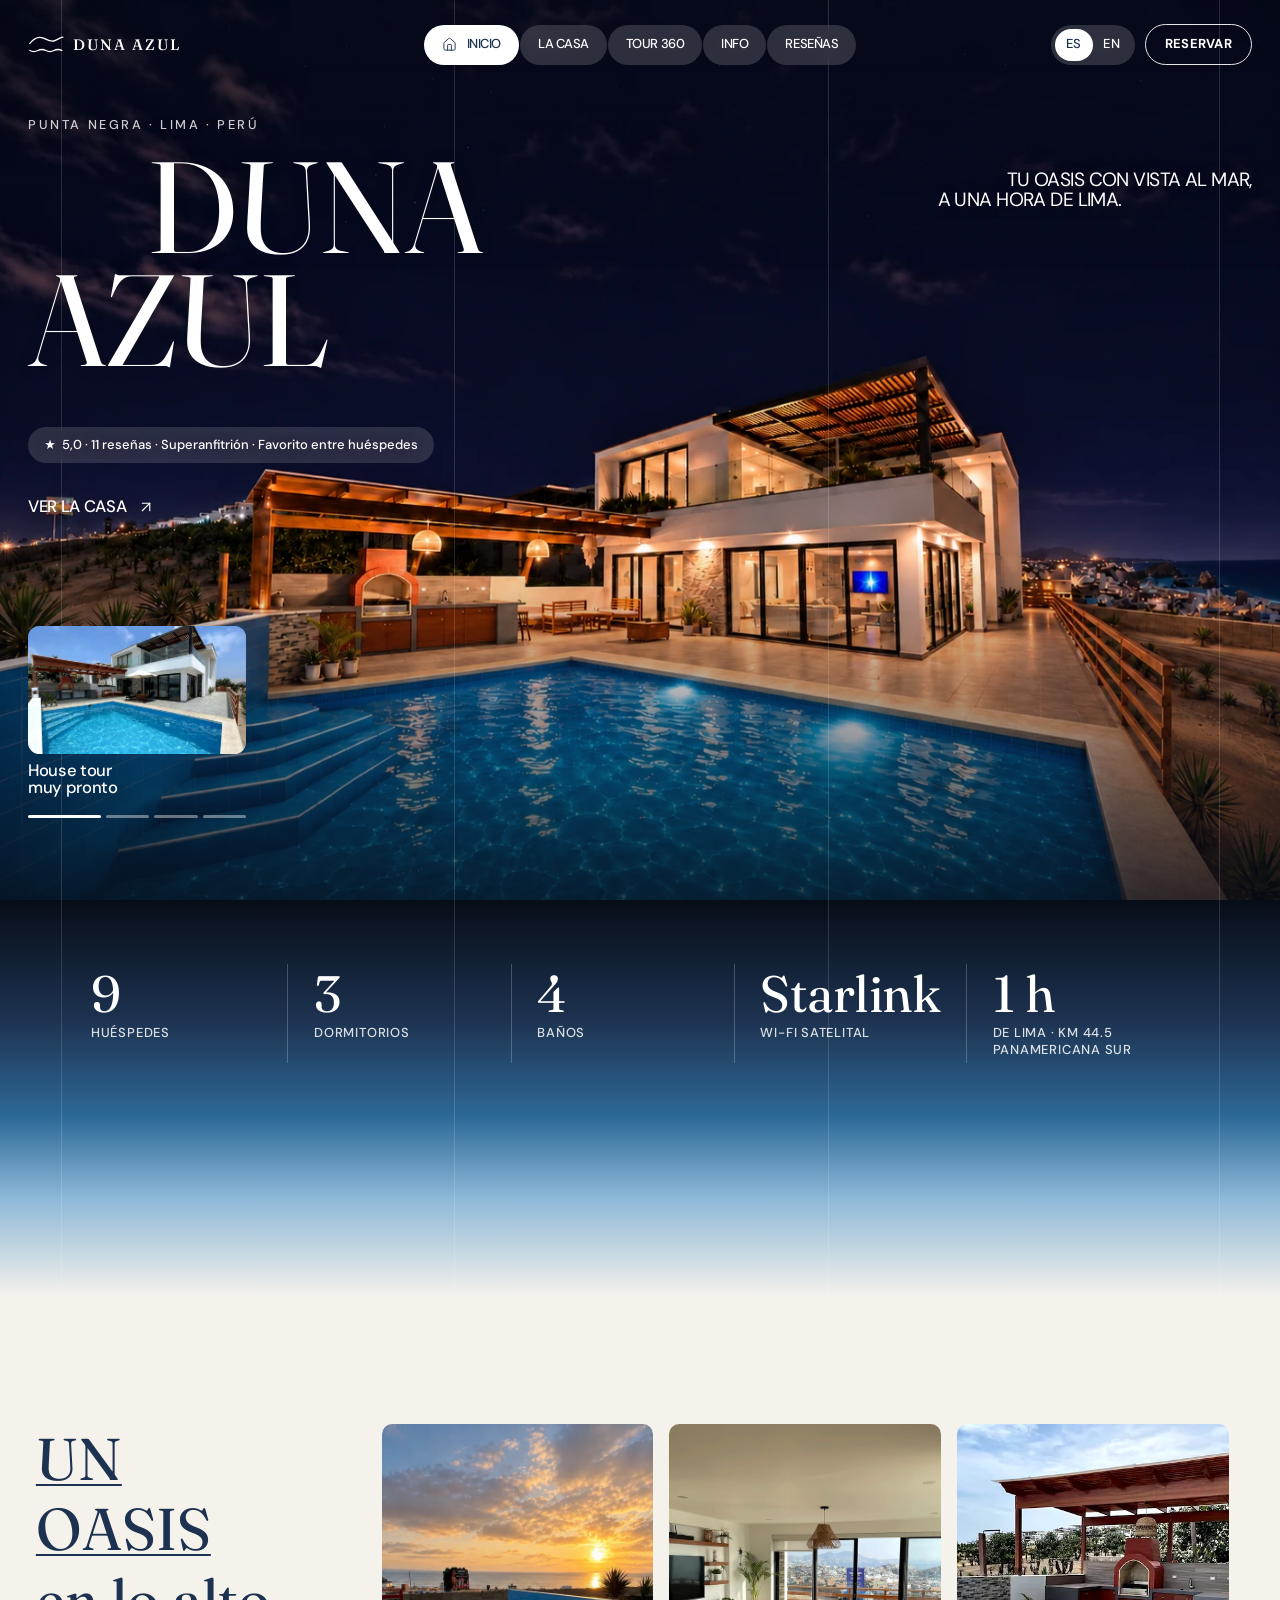
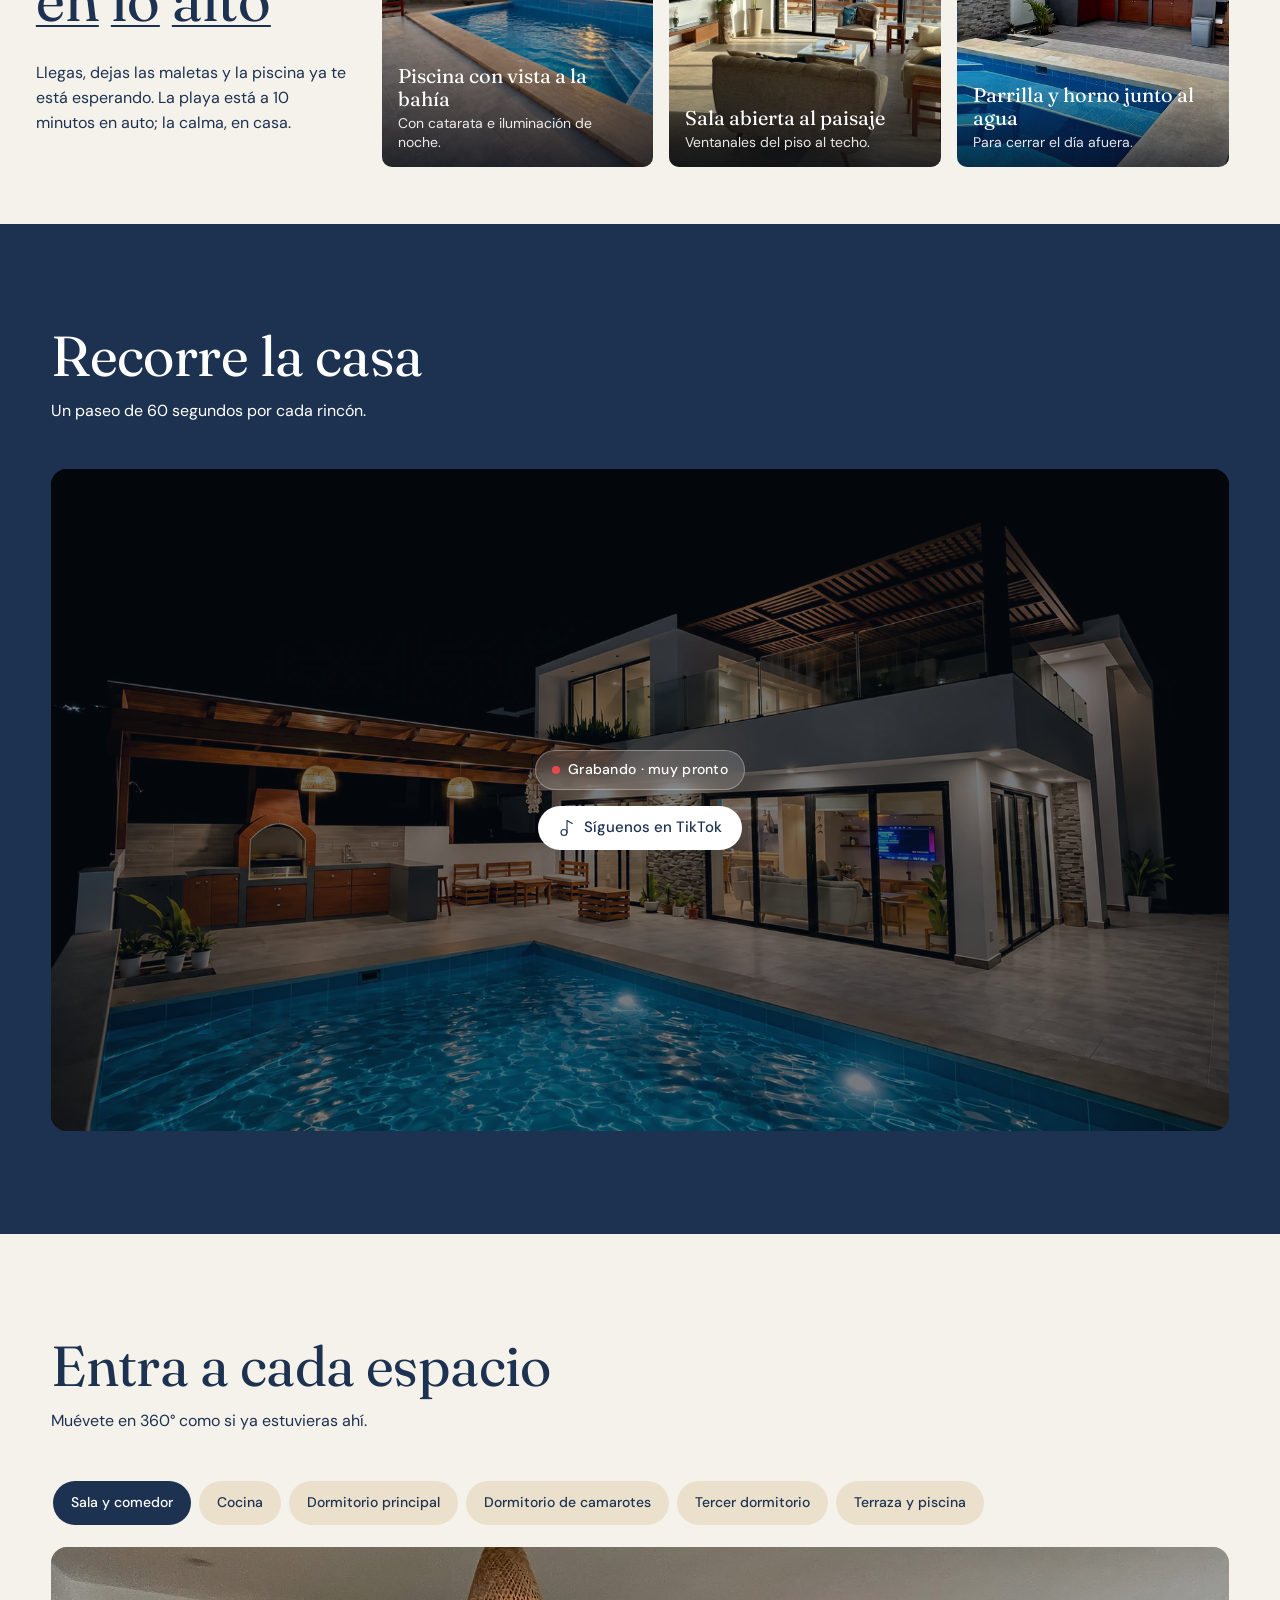
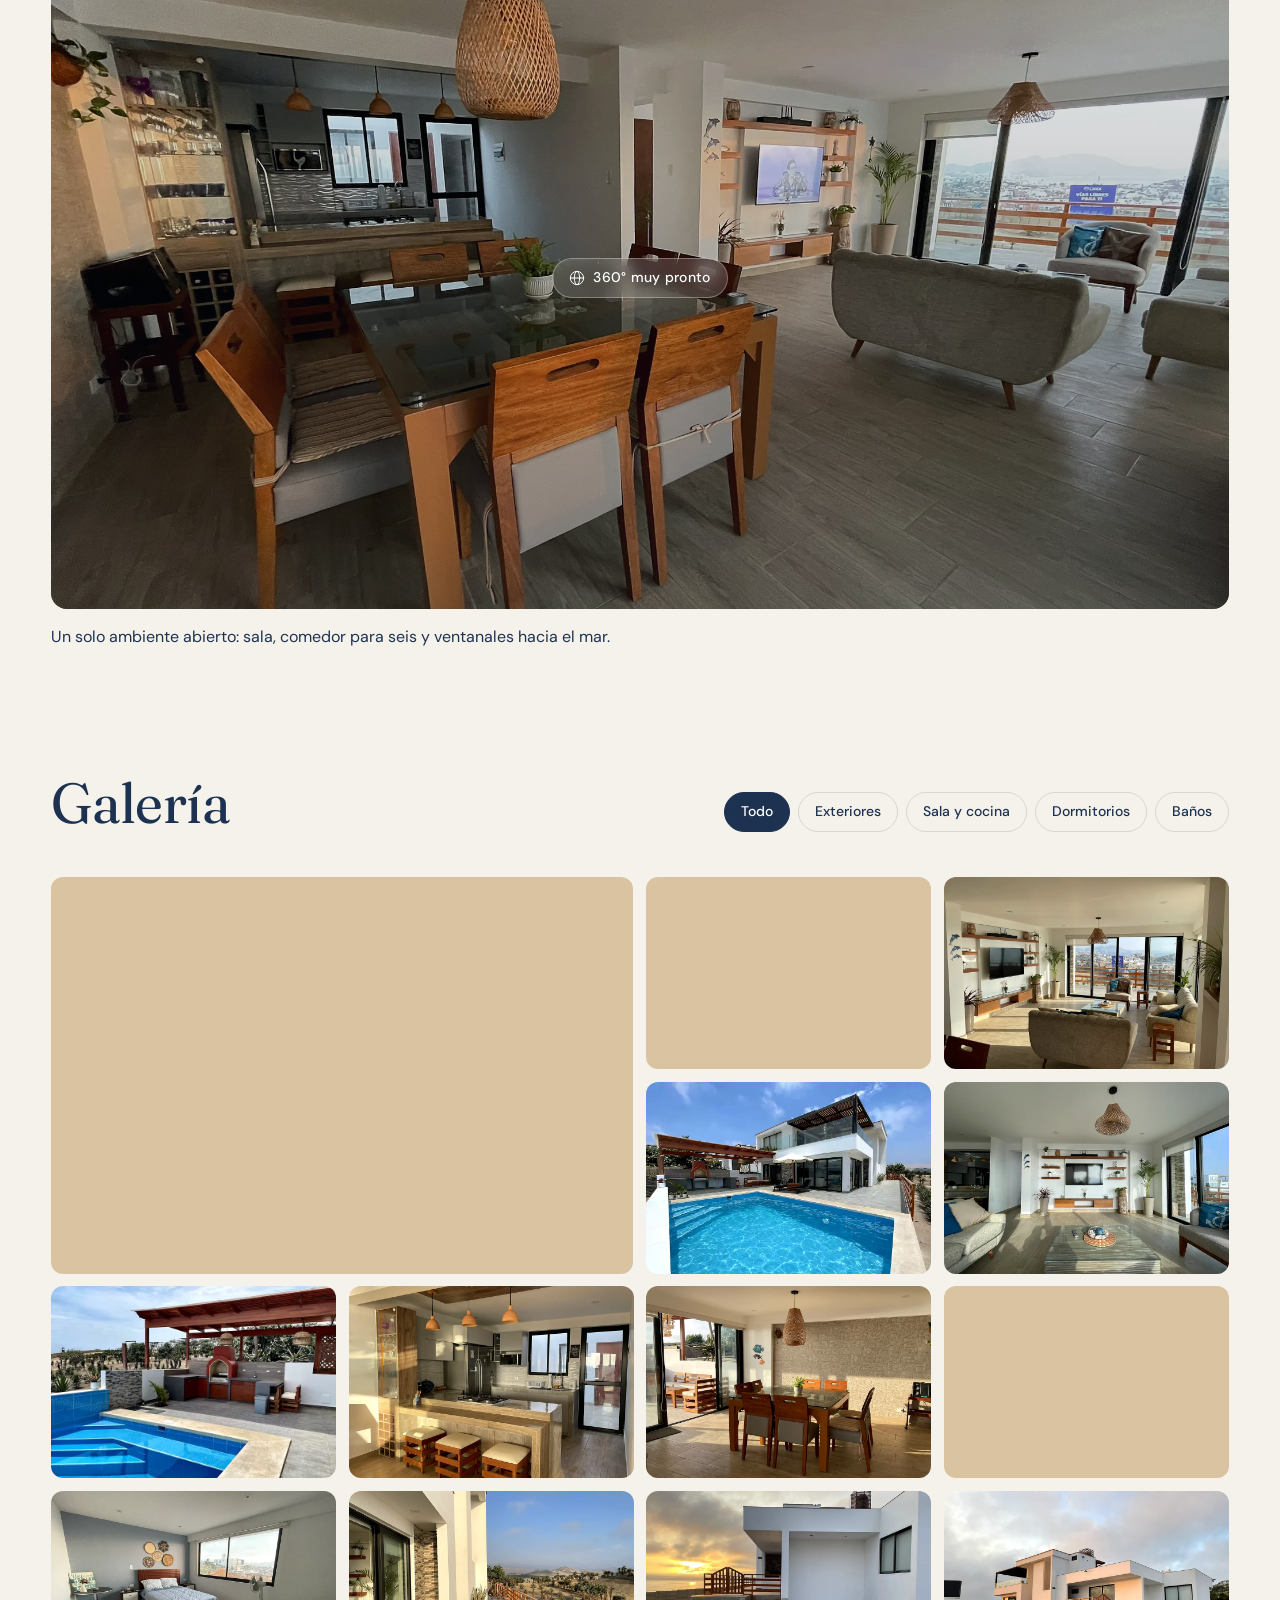
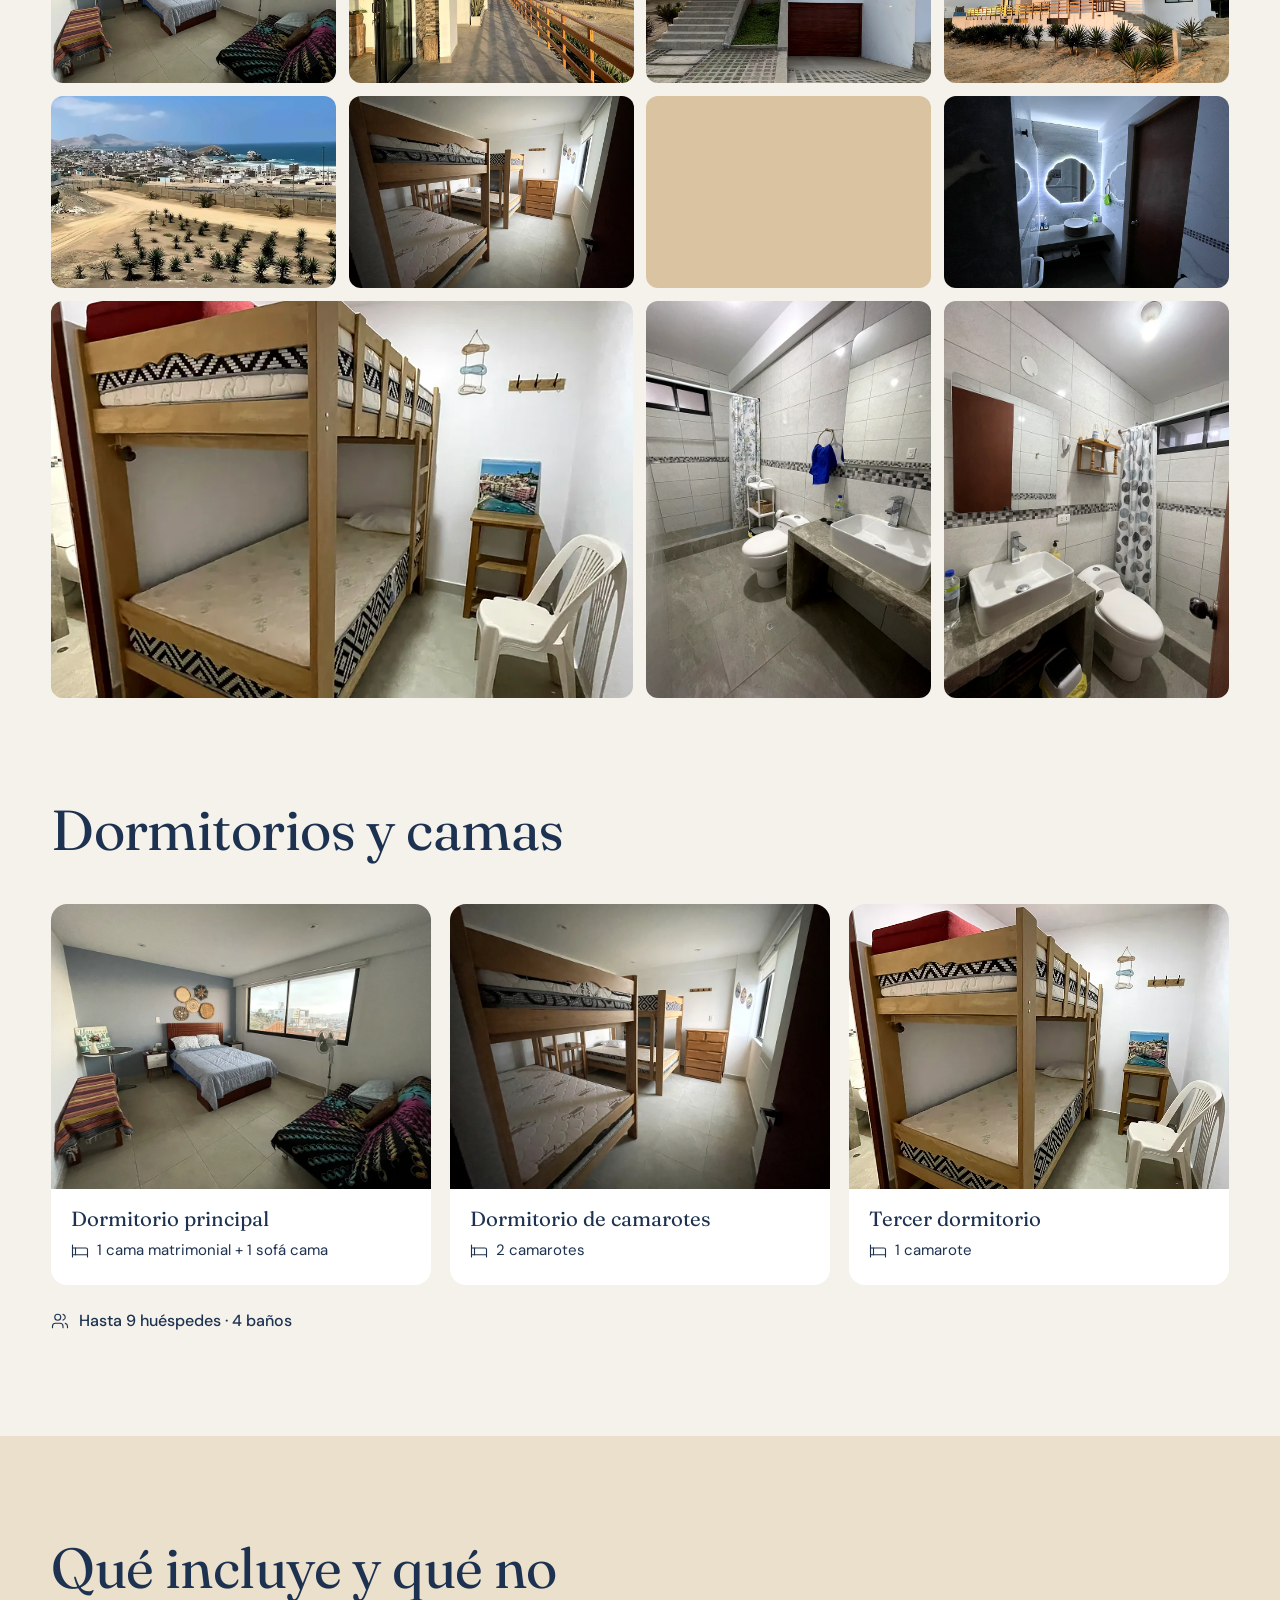
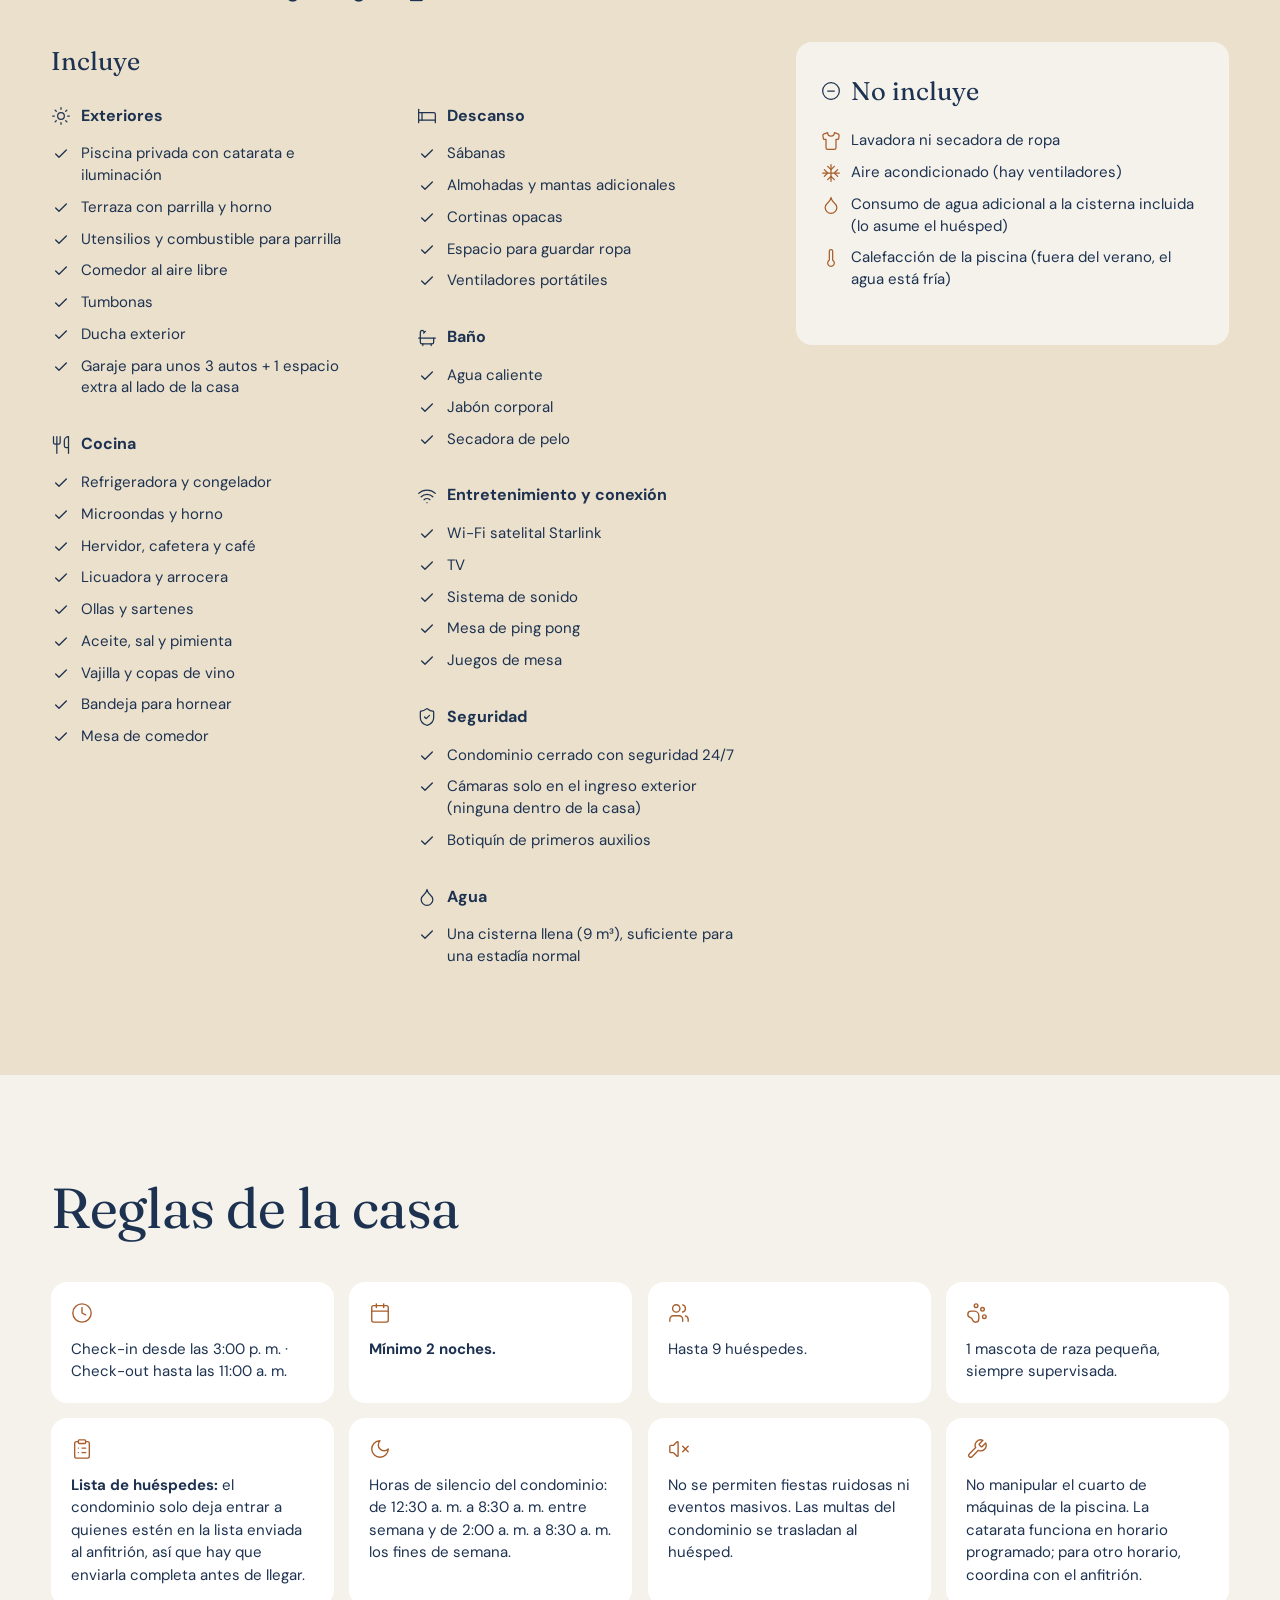
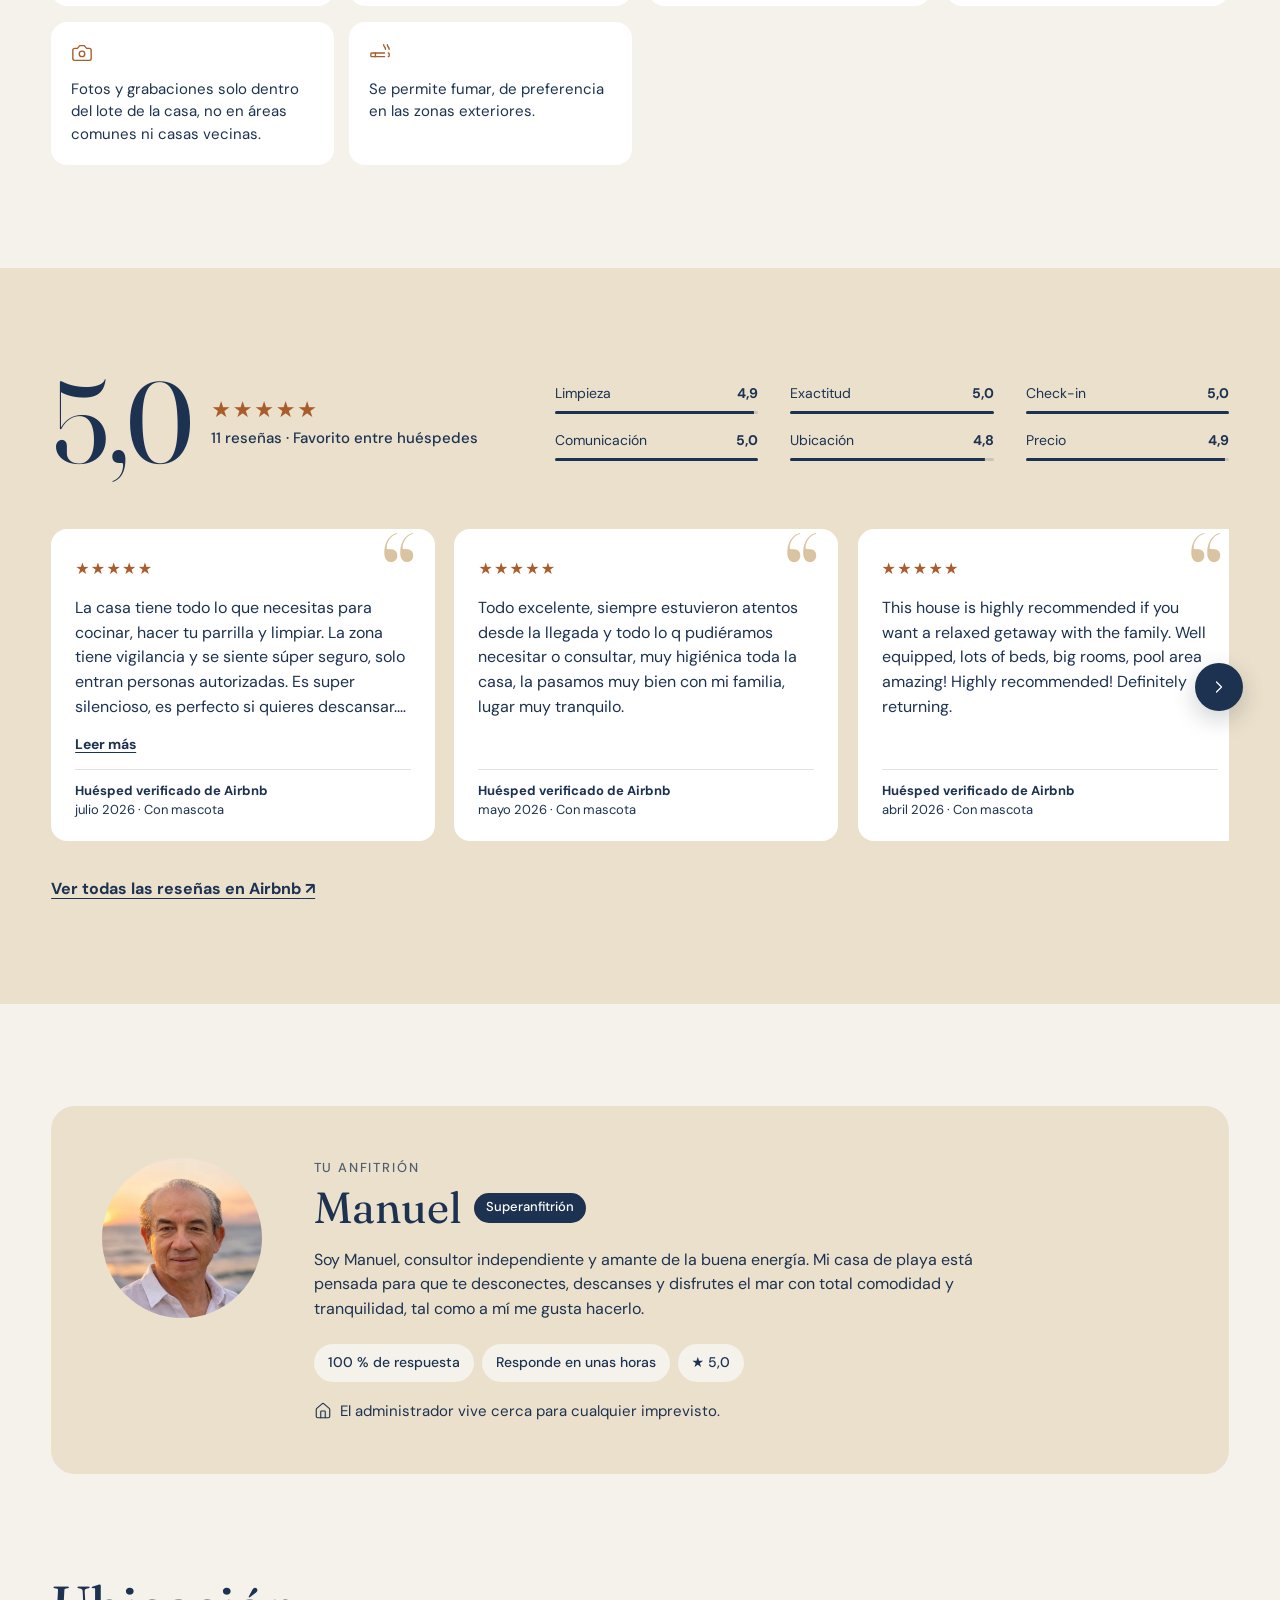
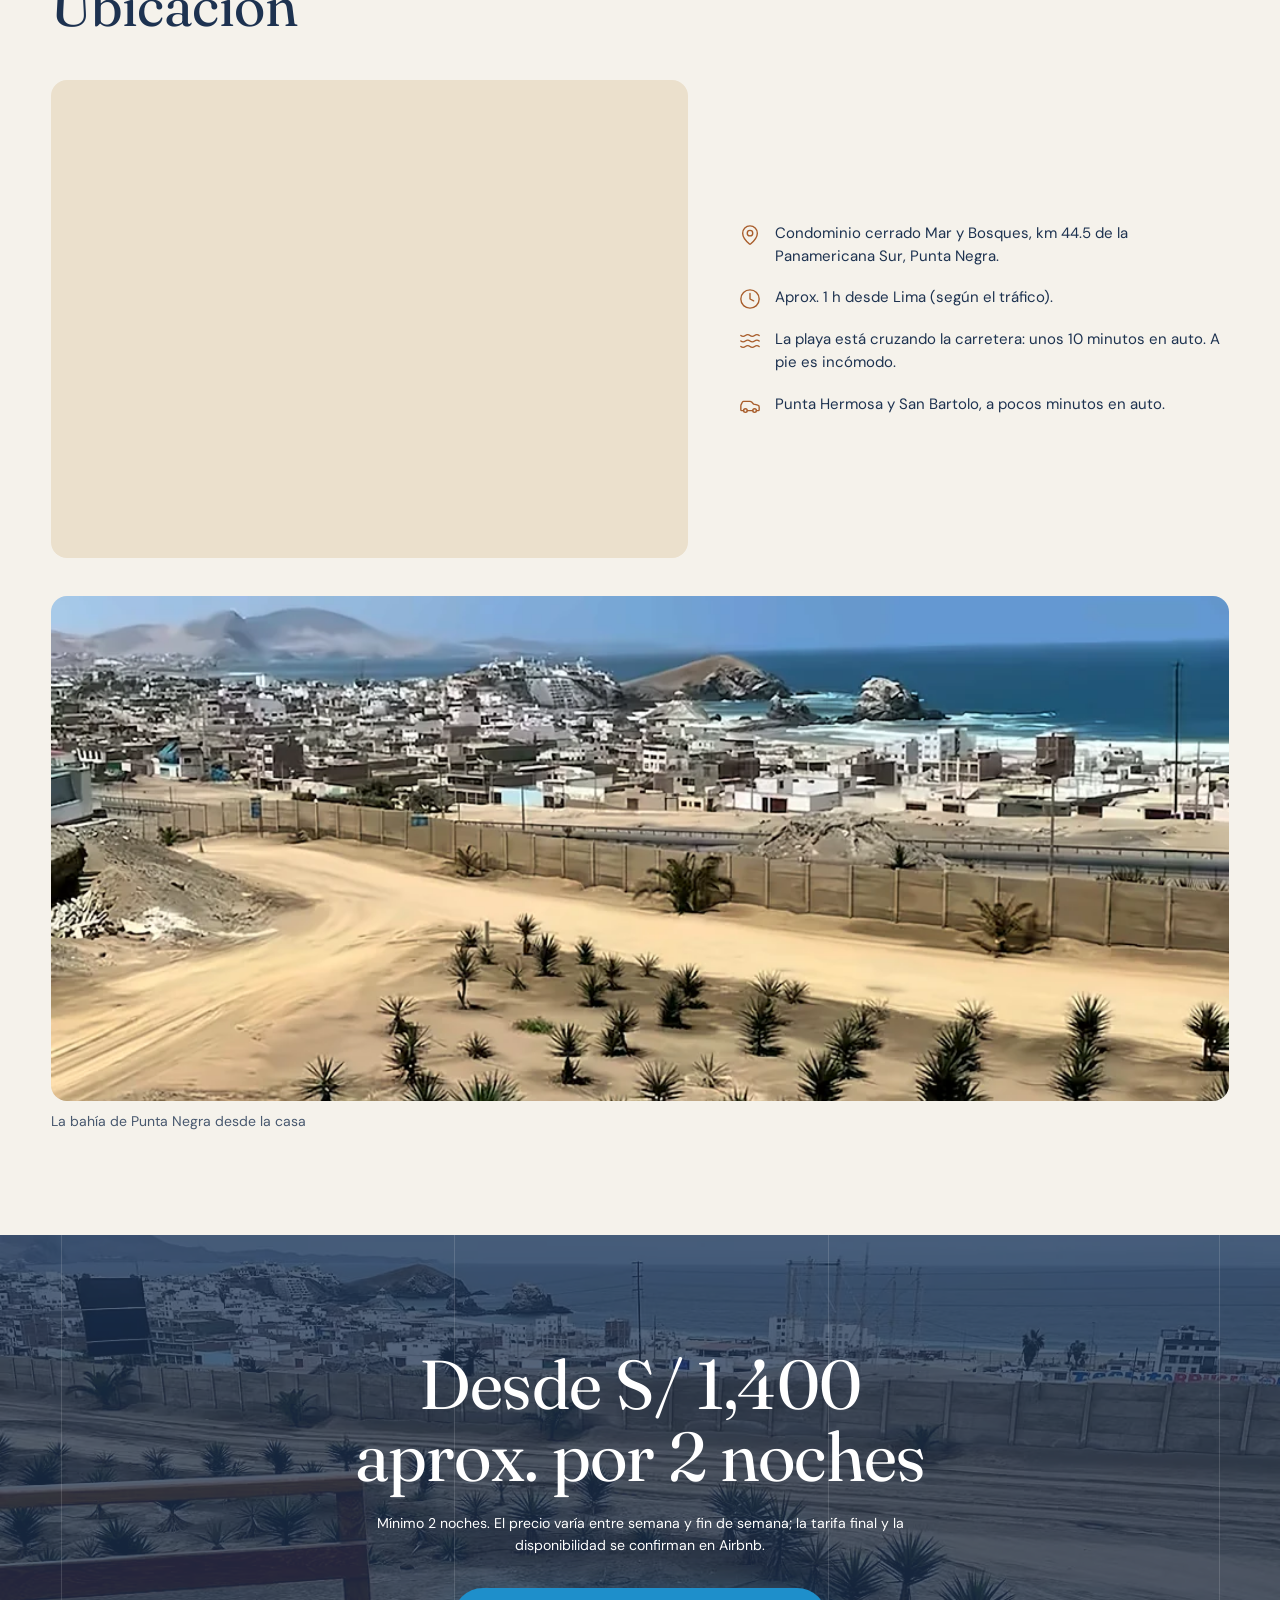
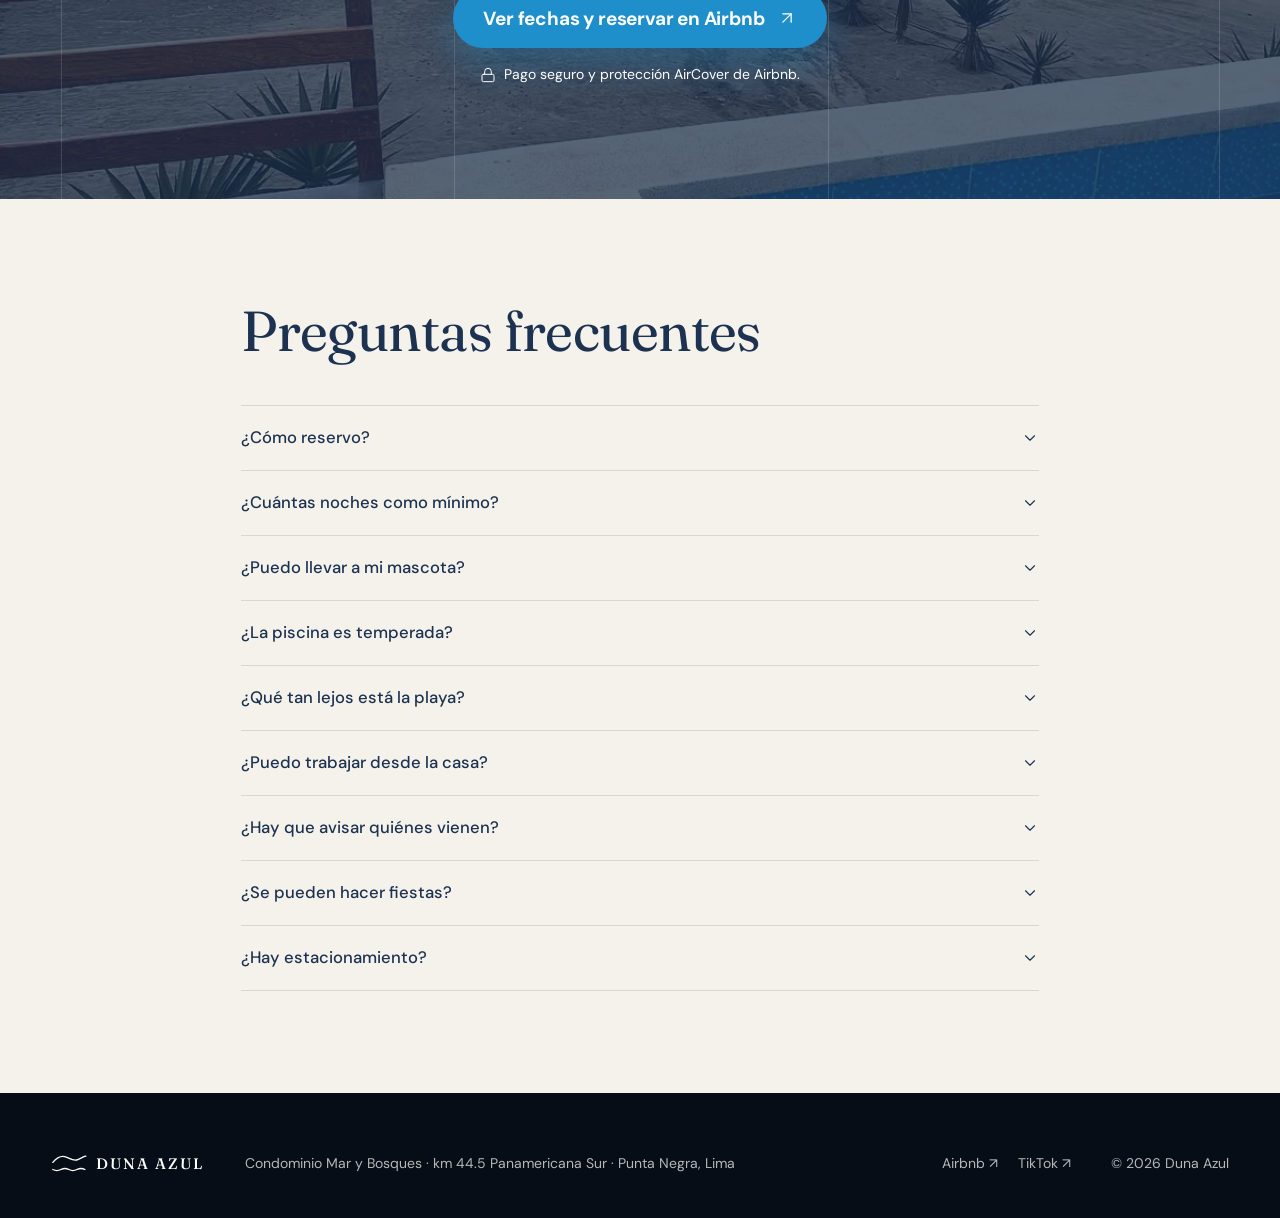
==== index.html @ b6e824aa "Piscina noche en WebP y vista bahía mejorada (x2 con EDSR) Co-Authored-By: Claude Opus 5.5 <noreply@" ====
<!doctype html>
<html lang="es">
<head>
  <meta charset="utf-8">
  <meta name="viewport" content="width=device-width, initial-scale=1, viewport-fit=cover">
  <title>Duna Azul · Casa de playa con piscina y vista al mar en Punta Negra</title>
  <meta name="description" content="Casa para 9 en condominio cerrado de Punta Negra, a 1 h de Lima: piscina privada con vista a la bahía, parrilla, Starlink y 5,0 en Airbnb. Reserva desde S/ 1,400 por 2 noches.">
  <meta name="theme-color" content="#070D17">

  <!-- Open Graph / Twitter (URLs absolutas de GitHub Pages; si cambias de dominio, actualízalas) -->
  <meta property="og:type" content="website">
  <meta property="og:locale" content="es_PE">
  <meta property="og:locale:alternate" content="en_US">
  <meta property="og:site_name" content="Duna Azul">
  <meta property="og:title" content="Duna Azul · Casa de playa con piscina y vista al mar en Punta Negra">
  <meta property="og:description" content="Casa para 9 en condominio cerrado de Punta Negra, a 1 h de Lima: piscina privada con vista a la bahía, parrilla, Starlink y 5,0 en Airbnb.">
  <meta property="og:url" content="https://adrian52507.github.io/dunaazul/">
  <meta property="og:image" content="https://adrian52507.github.io/dunaazul/assets/img/og-duna-azul.jpg">
  <meta property="og:image:width" content="1200">
  <meta property="og:image:height" content="630">
  <meta property="og:image:alt" content="La casa Duna Azul y su piscina iluminadas de noche">
  <meta name="twitter:card" content="summary_large_image">
  <meta name="twitter:title" content="Duna Azul · Casa de playa en Punta Negra">
  <meta name="twitter:description" content="Piscina privada con vista a la bahía, a 1 h de Lima. 5,0 en Airbnb.">
  <meta name="twitter:image" content="https://adrian52507.github.io/dunaazul/assets/img/og-duna-azul.jpg">

  <link rel="icon" href="assets/favicon.svg" type="image/svg+xml">

  <link rel="preload" as="image" href="assets/img/hero-movil.webp" media="(max-width: 767px)"
        imagesrcset="assets/img/hero-movil-sm.webp 640w, assets/img/hero-movil.webp 941w" imagesizes="100vw" fetchpriority="high">
  <link rel="preload" as="image" href="assets/img/hero-noche.webp" media="(min-width: 768px)"
        imagesrcset="assets/img/hero-noche-sm.webp 1000w, assets/img/hero-noche.webp 1448w" imagesizes="100vw" fetchpriority="high">

  <link rel="preconnect" href="https://fonts.googleapis.com">
  <link rel="preconnect" href="https://fonts.gstatic.com" crossorigin>
  <link rel="stylesheet" href="https://fonts.googleapis.com/css2?family=DM+Sans:opsz,wght@9..40,400;9..40,500;9..40,700&family=Fraunces:opsz,wght@9..144,400;9..144,500&display=swap">
  <link rel="stylesheet" href="css/styles.css">
  <script>document.documentElement.classList.add('js');</script>
</head>
<body>

<!-- Sprite de iconos (estilo Lucide, trazo 1.5) -->
<svg width="0" height="0" style="position:absolute" aria-hidden="true">
  <defs>
    <symbol id="i-home" viewBox="0 0 24 24"><path d="M15 21v-8a1 1 0 0 0-1-1h-4a1 1 0 0 0-1 1v8"/><path d="M3 10a2 2 0 0 1 .709-1.528l7-5.999a2 2 0 0 1 2.582 0l7 5.999A2 2 0 0 1 21 10v9a2 2 0 0 1-2 2H5a2 2 0 0 1-2-2z"/></symbol>
    <symbol id="i-arrow" viewBox="0 0 24 24"><path d="M7 7h10v10"/><path d="M7 17 17 7"/></symbol>
    <symbol id="i-menu" viewBox="0 0 24 24"><path d="M4 12h16"/><path d="M4 6h16"/><path d="M4 18h16"/></symbol>
    <symbol id="i-x" viewBox="0 0 24 24"><path d="M18 6 6 18"/><path d="m6 6 12 12"/></symbol>
    <symbol id="i-left" viewBox="0 0 24 24"><path d="m15 18-6-6 6-6"/></symbol>
    <symbol id="i-right" viewBox="0 0 24 24"><path d="m9 18 6-6-6-6"/></symbol>
    <symbol id="i-down" viewBox="0 0 24 24"><path d="m6 9 6 6 6-6"/></symbol>
    <symbol id="i-play" viewBox="0 0 24 24"><path d="M7 4.5v15a.5.5 0 0 0 .77.42l11.5-7.5a.5.5 0 0 0 0-.84L7.77 4.08A.5.5 0 0 0 7 4.5z"/></symbol>
    <symbol id="i-bed" viewBox="0 0 24 24"><path d="M2 4v16"/><path d="M2 8h18a2 2 0 0 1 2 2v10"/><path d="M2 17h20"/><path d="M6 8v9"/></symbol>
    <symbol id="i-users" viewBox="0 0 24 24"><path d="M16 21v-2a4 4 0 0 0-4-4H6a4 4 0 0 0-4 4v2"/><circle cx="9" cy="7" r="4"/><path d="M22 21v-2a4 4 0 0 0-3-3.87"/><path d="M16 3.13a4 4 0 0 1 0 7.75"/></symbol>
    <symbol id="i-wifi" viewBox="0 0 24 24"><path d="M12 20h.01"/><path d="M2 8.82a15 15 0 0 1 20 0"/><path d="M5 12.86a10 10 0 0 1 14 0"/><path d="M8.5 16.43a5 5 0 0 1 7 0"/></symbol>
    <symbol id="i-sun" viewBox="0 0 24 24"><circle cx="12" cy="12" r="4"/><path d="M12 2v2"/><path d="M12 20v2"/><path d="m4.93 4.93 1.41 1.41"/><path d="m17.66 17.66 1.41 1.41"/><path d="M2 12h2"/><path d="M20 12h2"/><path d="m6.34 17.66-1.41 1.41"/><path d="m19.07 4.93-1.41 1.41"/></symbol>
    <symbol id="i-utensils" viewBox="0 0 24 24"><path d="M3 2v7c0 1.1.9 2 2 2h4a2 2 0 0 0 2-2V2"/><path d="M7 2v20"/><path d="M21 15V2a5 5 0 0 0-5 5v6c0 1.1.9 2 2 2h3Zm0 0v7"/></symbol>
    <symbol id="i-bath" viewBox="0 0 24 24"><path d="M10 4 8 6"/><path d="M17 19v2"/><path d="M2 12h20"/><path d="M7 19v2"/><path d="M9 5 7.62 3.62A2.12 2.12 0 0 0 4 5v12a2 2 0 0 0 2 2h12a2 2 0 0 0 2-2v-5"/></symbol>
    <symbol id="i-tv" viewBox="0 0 24 24"><rect width="20" height="15" x="2" y="7" rx="2"/><path d="m17 2-5 5-5-5"/></symbol>
    <symbol id="i-shield" viewBox="0 0 24 24"><path d="M20 13c0 5-3.5 7.5-7.66 8.95a1 1 0 0 1-.67-.01C7.5 20.5 4 18 4 13V6a1 1 0 0 1 1-1c2 0 4.5-1.2 6.24-2.72a1.17 1.17 0 0 1 1.52 0C14.51 3.81 17 5 19 5a1 1 0 0 1 1 1z"/><path d="m9 12 2 2 4-4"/></symbol>
    <symbol id="i-drop" viewBox="0 0 24 24"><path d="M12 22a7 7 0 0 0 7-7c0-2-1-3.9-3-5.5s-3.5-4-4-6.5c-.5 2.5-2 4.9-4 6.5C6 11.1 5 13 5 15a7 7 0 0 0 7 7z"/></symbol>
    <symbol id="i-check" viewBox="0 0 24 24"><path d="M20 6 9 17l-5-5"/></symbol>
    <symbol id="i-minus" viewBox="0 0 24 24"><circle cx="12" cy="12" r="10"/><path d="M8 12h8"/></symbol>
    <symbol id="i-clock" viewBox="0 0 24 24"><circle cx="12" cy="12" r="10"/><path d="M12 6v6l4 2"/></symbol>
    <symbol id="i-calendar" viewBox="0 0 24 24"><path d="M8 2v4"/><path d="M16 2v4"/><rect width="18" height="18" x="3" y="4" rx="2"/><path d="M3 10h18"/></symbol>
    <symbol id="i-paw" viewBox="0 0 24 24"><circle cx="11" cy="4" r="2"/><circle cx="18" cy="8" r="2"/><circle cx="20" cy="16" r="2"/><path d="M9 10a5 5 0 0 1 5 5v3.5a3.5 3.5 0 0 1-6.84 1.05Q6.52 17.48 4.46 16.84A3.5 3.5 0 0 1 5.5 10Z"/></symbol>
    <symbol id="i-list" viewBox="0 0 24 24"><rect width="8" height="4" x="8" y="2" rx="1"/><path d="M16 4h2a2 2 0 0 1 2 2v14a2 2 0 0 1-2 2H6a2 2 0 0 1-2-2V6a2 2 0 0 1 2-2h2"/><path d="M12 11h4"/><path d="M12 16h4"/><path d="M8 11h.01"/><path d="M8 16h.01"/></symbol>
    <symbol id="i-moon" viewBox="0 0 24 24"><path d="M12 3a6 6 0 0 0 9 9 9 9 0 1 1-9-9Z"/></symbol>
    <symbol id="i-mute" viewBox="0 0 24 24"><path d="M11 4.7a.7.7 0 0 0-1.2-.5L6.41 7.59A1.4 1.4 0 0 1 5.42 8H3a1 1 0 0 0-1 1v6a1 1 0 0 0 1 1h2.42a1.4 1.4 0 0 1 .99.41l3.39 3.39a.7.7 0 0 0 1.2-.5z"/><path d="m22 9-6 6"/><path d="m16 9 6 6"/></symbol>
    <symbol id="i-wrench" viewBox="0 0 24 24"><path d="M14.7 6.3a1 1 0 0 0 0 1.4l1.6 1.6a1 1 0 0 0 1.4 0l3.77-3.77a6 6 0 0 1-7.94 7.94l-6.91 6.91a2.12 2.12 0 0 1-3-3l6.91-6.91a6 6 0 0 1 7.94-7.94l-3.76 3.76z"/></symbol>
    <symbol id="i-camera" viewBox="0 0 24 24"><path d="M14.5 4h-5L7 7H4a2 2 0 0 0-2 2v9a2 2 0 0 0 2 2h16a2 2 0 0 0 2-2V9a2 2 0 0 0-2-2h-3l-2.5-3z"/><circle cx="12" cy="13" r="3"/></symbol>
    <symbol id="i-pin" viewBox="0 0 24 24"><path d="M20 10c0 5-5.54 10.19-7.4 11.8a1 1 0 0 1-1.2 0C9.54 20.19 4 15 4 10a8 8 0 0 1 16 0"/><circle cx="12" cy="10" r="3"/></symbol>
    <symbol id="i-smoke" viewBox="0 0 24 24"><path d="M17 12H3a1 1 0 0 0-1 1v2a1 1 0 0 0 1 1h14"/><path d="M18 8c0-2.5-2-2.5-2-5"/><path d="M21 16a1 1 0 0 0 1-1v-2a1 1 0 0 0-1-1"/><path d="M22 8c0-2.5-2-2.5-2-5"/><path d="M7 12v4"/></symbol>
    <symbol id="i-car" viewBox="0 0 24 24"><path d="M19 17h2c.6 0 1-.4 1-1v-3c0-.9-.7-1.7-1.5-1.9C18.7 10.6 16 10 16 10s-1.3-1.4-2.2-2.3c-.5-.4-1.1-.7-1.8-.7H5c-.6 0-1.1.4-1.4.9l-1.4 2.9A3.7 3.7 0 0 0 2 12v4c0 .6.4 1 1 1h2"/><circle cx="7" cy="17" r="2"/><path d="M9 17h6"/><circle cx="17" cy="17" r="2"/></symbol>
    <symbol id="i-waves" viewBox="0 0 24 24"><path d="M2 6c.6.5 1.2 1 2.5 1C7 7 7 5 9.5 5c2.6 0 2.4 2 5 2 2.5 0 2.5-2 5-2 1.3 0 1.9.5 2.5 1"/><path d="M2 12c.6.5 1.2 1 2.5 1 2.5 0 2.5-2 5-2 2.6 0 2.4 2 5 2 2.5 0 2.5-2 5-2 1.3 0 1.9.5 2.5 1"/><path d="M2 18c.6.5 1.2 1 2.5 1 2.5 0 2.5-2 5-2 2.6 0 2.4 2 5 2 2.5 0 2.5-2 5-2 1.3 0 1.9.5 2.5 1"/></symbol>
    <symbol id="i-shirt" viewBox="0 0 24 24"><path d="M20.38 3.46 16 2a4 4 0 0 1-8 0L3.62 3.46a2 2 0 0 0-1.34 2.23l.58 3.47a1 1 0 0 0 .99.84H6v10c0 1.1.9 2 2 2h8a2 2 0 0 0 2-2V10h2.15a1 1 0 0 0 .99-.84l.58-3.47a2 2 0 0 0-1.34-2.23z"/></symbol>
    <symbol id="i-snow" viewBox="0 0 24 24"><path d="M2 12h20"/><path d="M12 2v20"/><path d="m20 16-4-4 4-4"/><path d="m4 8 4 4-4 4"/><path d="m16 4-4 4-4-4"/><path d="m8 20 4-4 4 4"/></symbol>
    <symbol id="i-thermo" viewBox="0 0 24 24"><path d="M14 4v10.54a4 4 0 1 1-4 0V4a2 2 0 0 1 4 0Z"/></symbol>
    <symbol id="i-lock" viewBox="0 0 24 24"><rect width="18" height="11" x="3" y="11" rx="2"/><path d="M7 11V7a5 5 0 0 1 10 0v4"/></symbol>
    <symbol id="i-360" viewBox="0 0 24 24"><circle cx="12" cy="12" r="10"/><path d="M2 12h20"/><ellipse cx="12" cy="12" rx="4" ry="10"/></symbol>
    <symbol id="i-video" viewBox="0 0 24 24"><path d="m16 13 5.22 3.48a.5.5 0 0 0 .78-.42V7.87a.5.5 0 0 0-.75-.43L16 10.5"/><rect x="2" y="6" width="14" height="12" rx="2"/></symbol>
    <symbol id="i-music" viewBox="0 0 24 24"><circle cx="8" cy="18" r="4"/><path d="M12 18V2l7 4"/></symbol>
    <symbol id="i-chat" viewBox="0 0 24 24"><path d="M7.9 20A9 9 0 1 0 4 16.1L2 22Z"/></symbol>
    <symbol id="i-star" viewBox="0 0 24 24"><path d="M12 2.5l2.94 5.96 6.56.95-4.75 4.63 1.12 6.54L12 17.5l-5.87 3.08 1.12-6.54L2.5 9.41l6.56-.95z"/></symbol>
  </defs>
</svg>

<a class="skip" href="#casa" data-i18n="a11y.skip">Saltar al contenido</a>

<!-- ============ HEADER ============ -->
<header class="site-header" id="siteHeader">
  <a class="logo hd-i" style="--d:.1s" href="#inicio" aria-label="Duna Azul">
    <svg viewBox="0 0 172 32" width="172" height="32" aria-hidden="true" focusable="false">
      <path d="M2 15c5-6 10-8 15-6s8 5 13 3 7-4 9-4" fill="none" stroke="currentColor" stroke-width="1.5" stroke-linecap="round"/>
      <path d="M2 23c3 1.6 6 1.6 9 0s6-1.6 9 0 6 1.6 9 0 6-1.6 9 0" fill="none" stroke="currentColor" stroke-width="1.5" stroke-linecap="round"/>
      <text x="50" y="22.5" textLength="120" lengthAdjust="spacing" font-family="Fraunces, Georgia, serif" font-weight="500" font-size="17" letter-spacing=".08em" fill="currentColor">DUNA AZUL</text>
    </svg>
  </a>

  <nav class="nav-pills" aria-label="Principal" data-i18n-aria="a11y.nav">
    <a class="pill pill--home hd-i is-active" style="--d:.2s" href="#inicio" aria-current="true"><svg class="ic" width="15" height="15" aria-hidden="true"><use href="#i-home"/></svg><span data-i18n="nav.home">Inicio</span></a>
    <a class="pill hd-i" style="--d:.28s" href="#casa" data-i18n="nav.house">La casa</a>
    <a class="pill hd-i" style="--d:.36s" href="#tour-360" data-i18n="nav.tour360">Tour 360</a>
    <a class="pill hd-i" style="--d:.44s" href="#info" data-i18n="nav.info">Info</a>
    <a class="pill hd-i" style="--d:.5s" href="#resenas" data-i18n="nav.reviews">Reseñas</a>
  </nav>

  <div class="hd-right">
    <div class="lang hd-i" style="--d:.56s" role="group" aria-label="Idioma / Language">
      <button type="button" data-lang="es" aria-pressed="true">ES</button>
      <button type="button" data-lang="en" aria-pressed="false">EN</button>
    </div>
    <a class="btn-reserve hd-i" style="--d:.62s" data-airbnb href="https://www.airbnb.com/h/dunaazul" target="_blank" rel="noopener" data-i18n="cta.reserve">Reservar</a>
    <button class="burger hd-i" style="--d:.65s" type="button" aria-expanded="false" aria-controls="mnav" aria-label="Abrir menú" data-i18n-aria="nav.open">
      <svg class="ic ic-open" width="20" height="20" aria-hidden="true"><use href="#i-menu"/></svg>
      <svg class="ic ic-close" width="20" height="20" aria-hidden="true"><use href="#i-x"/></svg>
    </button>
  </div>

  <nav class="mnav" id="mnav" aria-label="Menú" data-i18n-aria="a11y.menu" hidden>
    <a href="#inicio" data-i18n="nav.home">Inicio</a>
    <a href="#casa" data-i18n="nav.house">La casa</a>
    <a href="#tour-360" data-i18n="nav.tour360">Tour 360</a>
    <a href="#info" data-i18n="nav.info">Info</a>
    <a href="#resenas" data-i18n="nav.reviews">Reseñas</a>
    <div class="lang lang--menu" role="group" aria-label="Idioma / Language">
      <button type="button" data-lang="es" aria-pressed="true">ES</button>
      <button type="button" data-lang="en" aria-pressed="false">EN</button>
    </div>
  </nav>
</header>

<main>
<!-- ============ HERO ============ -->
<section class="hero go-now" id="inicio" aria-labelledby="heroTitle">
  <div class="hero-media" id="heroMedia">
    <!-- Celular (<768px): foto vertical; tablet y escritorio: foto horizontal -->
    <picture>
      <source media="(max-width: 767px)" srcset="assets/img/hero-movil-sm.webp 640w, assets/img/hero-movil.webp 941w" sizes="100vw" width="941" height="1362">
      <img class="hero-img" src="assets/img/hero-noche.webp"
           srcset="assets/img/hero-noche-sm.webp 1000w, assets/img/hero-noche.webp 1448w" sizes="100vw"
           width="1448" height="1086" fetchpriority="high" decoding="async"
           alt="La casa y su piscina iluminadas de noche" data-i18n-alt="alt.heroImg">
    </picture>
  </div>
  <div class="hero-overlay" aria-hidden="true"></div>
  <div class="grid-lines grid-lines--anim" aria-hidden="true"><span></span><span></span><span></span><span></span></div>

  <div class="hero-head">
    <div class="hero-title">
      <p class="eyebrow" data-words data-start=".4" data-step=".04" data-dur=".7" data-i18n="hero.eyebrow">Punta Negra · Lima · Perú</p>
      <h1 class="h1" id="heroTitle">
        <span class="l1" data-words data-start=".55" data-dur="1">Duna</span>
        <span class="l2" data-words data-start=".75" data-dur="1">Azul</span>
      </h1>
    </div>
    <p class="tagline" data-words data-start="1.15" data-step=".06" data-dur=".7" data-i18n="hero.tagline">Tu oasis con vista al mar,<br>a una hora de Lima.</p>
  </div>

  <div class="hero-trust">
    <p class="trust-pill"><span aria-hidden="true">★</span> <span data-i18n="hero.trust">5,0 · 11 reseñas · Superanfitrión · Favorito entre huéspedes</span></p>
    <a class="see-house" href="#casa"><span data-i18n="hero.see">Ver la casa</span><svg class="ic" width="18" height="18" aria-hidden="true"><use href="#i-arrow"/></svg></a>
  </div>

  <div class="tour-card" id="tourCard">
    <a class="tc-link" href="#tour" aria-label="Ir al house tour" data-i18n-aria="tc.aria">
      <div class="tc-box" id="tcBox">
        <!-- slideshow o video: lo arma main.js según CONFIG.houseTour -->
        <img class="tc-slide on" src="assets/img/piscina-dia-sm.webp" width="800" height="533" alt="" decoding="async">
      </div>
      <p class="tc-cap" id="tcCap" data-words data-start="2.15" data-step=".06" data-dur=".7" data-i18n="tc.soon">House tour<br>muy pronto</p>
    </a>
    <div class="tc-bars" id="tcBars" role="group" aria-label="Partes del tour" data-i18n-aria="tc.bars">
      <button type="button" class="on" aria-label="1"></button><button type="button" aria-label="2"></button><button type="button" aria-label="3"></button><button type="button" aria-label="4"></button>
    </div>
  </div>
</section>

<!-- ============ DATOS ============ -->
<section class="facts" data-reveal aria-label="La casa en cifras" data-i18n-aria="facts.aria">
  <div class="grid-lines" aria-hidden="true"><span></span><span></span><span></span><span></span></div>
  <ul class="facts-list">
    <li class="rv rv-wi" style="--d:0s"><strong>9</strong><span data-i18n="facts.guests">Huéspedes</span></li>
    <li class="rv rv-wi" style="--d:.08s"><strong>3</strong><span data-i18n="facts.beds">Dormitorios</span></li>
    <li class="rv rv-wi" style="--d:.16s"><strong>4</strong><span data-i18n="facts.baths">Baños</span></li>
    <li class="rv rv-wi" style="--d:.24s"><strong>Starlink</strong><span data-i18n="facts.wifi">Wi-Fi satelital</span></li>
    <li class="rv rv-wi" style="--d:.32s"><strong>1 h</strong><span data-i18n="facts.lima">De Lima · km 44.5 Panamericana Sur</span></li>
  </ul>
</section>

<!-- ============ LA CASA ============ -->
<section class="casa" id="casa" data-reveal aria-labelledby="casaTitle">
  <div class="casa-text">
    <h2 class="casa-title" id="casaTitle">
      <span class="ln" data-words data-start="0" data-dur=".9" data-i18n="casa.t1">UN</span>
      <span class="ln" data-words data-start=".15" data-dur=".9" data-i18n="casa.t2">OASIS</span>
      <span class="ln" data-words data-start=".3" data-step=".06" data-dur=".9" data-i18n="casa.t3">en lo alto</span>
    </h2>
    <p class="casa-lead rv rv-up" style="--d:.45s" data-i18n="casa.lead">Llegas, dejas las maletas y la piscina ya te está esperando. La playa está a 10 minutos en auto; la calma, en casa.</p>
  </div>
  <div class="casa-cards">
    <figure class="hcard rv rv-card" style="--d:.2s">
      <img src="assets/img/piscina-atardecer-sm.webp" srcset="assets/img/piscina-atardecer-sm.webp 1000w, assets/img/piscina-atardecer.webp 1200w" sizes="(max-width: 860px) 72vw, 24vw" width="800" height="600" loading="lazy" decoding="async" alt="Piscina con vista a la bahía de Punta Negra al atardecer" data-i18n-alt="alt.c1">
      <figcaption><strong data-i18n="casa.c1t">Piscina con vista a la bahía</strong><span data-i18n="casa.c1d">Con catarata e iluminación de noche.</span></figcaption>
    </figure>
    <figure class="hcard rv rv-card" style="--d:.35s">
      <img src="assets/img/sala-vista-sm.webp" srcset="assets/img/sala-vista-sm.webp 1000w, assets/img/sala-vista.webp 2048w" sizes="(max-width: 860px) 72vw, 24vw" width="800" height="600" loading="lazy" decoding="async" alt="Sala con sofás y ventanales hacia el balcón y el mar" data-i18n-alt="alt.g3">
      <figcaption><strong data-i18n="casa.c2t">Sala abierta al paisaje</strong><span data-i18n="casa.c2d">Ventanales del piso al techo.</span></figcaption>
    </figure>
    <figure class="hcard rv rv-card" style="--d:.5s">
      <img src="assets/img/terraza-parrilla-sm.webp" width="720" height="540" loading="lazy" decoding="async" alt="Terraza con parrilla, horno de ladrillo y pérgola junto a la piscina" data-i18n-alt="alt.g6">
      <figcaption><strong data-i18n="casa.c3t">Parrilla y horno junto al agua</strong><span data-i18n="casa.c3d">Para cerrar el día afuera.</span></figcaption>
    </figure>
  </div>
</section>

<!-- ============ HOUSE TOUR ============ -->
<section class="tour" id="tour" data-reveal aria-labelledby="tourTitle">
  <div class="wrap">
    <header class="sec-head sec-head--light">
      <h2 class="h2" id="tourTitle" data-words data-step=".08" data-dur=".9" data-i18n="tour.title">Recorre la casa</h2>
      <p class="sec-sub rv rv-up" style="--d:.3s" data-i18n="tour.sub">Un paseo de 60 segundos por cada rincón.</p>
    </header>
    <div class="player rv rv-up" style="--d:.4s" id="player">
      <!-- lo arma main.js según CONFIG.houseTour -->
    </div>
  </div>
</section>

<!-- ============ TOUR 360 ============ -->
<section class="t360" id="tour-360" data-reveal aria-labelledby="t360Title">
  <div class="wrap">
    <header class="sec-head">
      <h2 class="h2" id="t360Title" data-words data-step=".08" data-dur=".9" data-i18n="t360.title">Entra a cada espacio</h2>
      <p class="sec-sub rv rv-up" style="--d:.3s" data-i18n="t360.sub">Muévete en 360° como si ya estuvieras ahí.</p>
    </header>
    <div class="tabs rv rv-up" style="--d:.35s" role="tablist" aria-label="Espacios" data-i18n-aria="t360.tabs" id="t360Tabs"></div>
    <div class="viewer rv rv-up" style="--d:.45s" id="t360Viewer" role="tabpanel"></div>
    <p class="viewer-desc" id="t360Desc" aria-live="polite"></p>
  </div>
</section>

<!-- ============ GALERÍA ============ -->
<section class="gallery" id="galeria" data-reveal aria-labelledby="galTitle">
  <div class="wrap">
    <header class="sec-head sec-head--row">
      <h2 class="h2" id="galTitle" data-words data-dur=".9" data-i18n="gal.title">Galería</h2>
      <div class="chips rv rv-up" style="--d:.2s" role="group" aria-label="Filtrar fotos" data-i18n-aria="gal.filter" id="galFilters">
        <button type="button" class="chip" data-f="all" aria-pressed="true" data-i18n="gal.all">Todo</button>
        <button type="button" class="chip" data-f="ext" aria-pressed="false" data-i18n="gal.ext">Exteriores</button>
        <button type="button" class="chip" data-f="sala" aria-pressed="false" data-i18n="gal.sala">Sala y cocina</button>
        <button type="button" class="chip" data-f="dorm" aria-pressed="false" data-i18n="gal.dorm">Dormitorios</button>
        <button type="button" class="chip" data-f="bano" aria-pressed="false" data-i18n="gal.bano">Baños</button>
      </div>
    </header>
    <ul class="gal-grid" id="galGrid"></ul>
  </div>
</section>

<!-- ============ DORMITORIOS ============ -->
<section class="dorms" id="dormitorios" data-reveal aria-labelledby="dormTitle">
  <div class="wrap">
    <header class="sec-head">
      <h2 class="h2" id="dormTitle" data-words data-step=".08" data-dur=".9" data-i18n="dorm.title">Dormitorios y camas</h2>
    </header>
    <div class="dorm-list">
      <article class="dorm rv rv-card" style="--d:.1s">
        <img src="assets/img/dormitorio-principal-sm.webp" srcset="assets/img/dormitorio-principal-sm.webp 1000w, assets/img/dormitorio-principal.webp 2048w" sizes="(max-width: 860px) 92vw, 30vw" width="800" height="600" loading="lazy" decoding="async" alt="Dormitorio principal con cama matrimonial, sofá cama y ventana amplia" data-i18n-alt="alt.g10">
        <div class="dorm-body">
          <h3 data-i18n="dorm.d1">Dormitorio principal</h3>
          <p><svg class="ic" width="18" height="18" aria-hidden="true"><use href="#i-bed"/></svg><span data-i18n="dorm.d1b">1 cama matrimonial + 1 sofá cama</span></p>
        </div>
      </article>
      <article class="dorm rv rv-card" style="--d:.2s">
        <img src="assets/img/dormitorio-camarotes-02-sm.webp" srcset="assets/img/dormitorio-camarotes-02-sm.webp 1000w, assets/img/dormitorio-camarotes-02.webp 2048w" sizes="(max-width: 860px) 92vw, 30vw" width="800" height="600" loading="lazy" decoding="async" alt="Dormitorio con dos camarotes de madera" data-i18n-alt="alt.g15">
        <div class="dorm-body">
          <h3 data-i18n="dorm.d2">Dormitorio de camarotes</h3>
          <p><svg class="ic" width="18" height="18" aria-hidden="true"><use href="#i-bed"/></svg><span data-i18n="dorm.d2b">2 camarotes</span></p>
        </div>
      </article>
      <article class="dorm rv rv-card" style="--d:.3s">
        <img src="assets/img/dormitorio-camarote-sm.webp" srcset="assets/img/dormitorio-camarote-sm.webp 750w, assets/img/dormitorio-camarote.webp 1536w" sizes="(max-width: 860px) 92vw, 30vw" width="750" height="1000" loading="lazy" decoding="async" style="object-position: 50% 45%" alt="Dormitorio con un camarote de madera" data-i18n-alt="alt.g18">
        <div class="dorm-body">
          <h3 data-i18n="dorm.d3">Tercer dormitorio</h3>
          <p><svg class="ic" width="18" height="18" aria-hidden="true"><use href="#i-bed"/></svg><span data-i18n="dorm.d3b">1 camarote</span></p>
        </div>
      </article>
    </div>
    <p class="dorm-foot rv rv-up" style="--d:.4s"><svg class="ic" width="18" height="18" aria-hidden="true"><use href="#i-users"/></svg><span data-i18n="dorm.foot">Hasta 9 huéspedes · 4 baños</span></p>
  </div>
</section>

<!-- ============ QUÉ INCLUYE ============ -->
<section class="inc" id="info" data-reveal aria-labelledby="incTitle">
  <div class="wrap">
    <header class="sec-head">
      <h2 class="h2" id="incTitle" data-words data-step=".08" data-dur=".9" data-i18n="inc.title">Qué incluye y qué no</h2>
    </header>
    <div class="inc-cols">
      <div class="inc-col rv rv-up" style="--d:.15s">
        <h3 class="inc-h" data-i18n="inc.yes">Incluye</h3>

        <details class="acc inc-group" open>
          <summary><svg class="ic" width="20" height="20" aria-hidden="true"><use href="#i-sun"/></svg><span data-i18n="inc.g1">Exteriores</span><svg class="ic chev" width="18" height="18" aria-hidden="true"><use href="#i-down"/></svg></summary>
          <ul class="ticks">
            <li data-i18n="inc.g1.1">Piscina privada con catarata e iluminación</li>
            <li data-i18n="inc.g1.2">Terraza con parrilla y horno</li>
            <li data-i18n="inc.g1.3">Utensilios y combustible para parrilla</li>
            <li data-i18n="inc.g1.4">Comedor al aire libre</li>
            <li data-i18n="inc.g1.5">Tumbonas</li>
            <li data-i18n="inc.g1.6">Ducha exterior</li>
            <li data-i18n="inc.g1.7">Garaje para unos 3 autos + 1 espacio extra al lado de la casa</li>
          </ul>
        </details>

        <details class="acc inc-group" open>
          <summary><svg class="ic" width="20" height="20" aria-hidden="true"><use href="#i-utensils"/></svg><span data-i18n="inc.g2">Cocina</span><svg class="ic chev" width="18" height="18" aria-hidden="true"><use href="#i-down"/></svg></summary>
          <ul class="ticks">
            <li data-i18n="inc.g2.1">Refrigeradora y congelador</li>
            <li data-i18n="inc.g2.2">Microondas y horno</li>
            <li data-i18n="inc.g2.3">Hervidor, cafetera y café</li>
            <li data-i18n="inc.g2.4">Licuadora y arrocera</li>
            <li data-i18n="inc.g2.5">Ollas y sartenes</li>
            <li data-i18n="inc.g2.6">Aceite, sal y pimienta</li>
            <li data-i18n="inc.g2.7">Vajilla y copas de vino</li>
            <li data-i18n="inc.g2.8">Bandeja para hornear</li>
            <li data-i18n="inc.g2.9">Mesa de comedor</li>
          </ul>
        </details>

        <details class="acc inc-group" open>
          <summary><svg class="ic" width="20" height="20" aria-hidden="true"><use href="#i-bed"/></svg><span data-i18n="inc.g3">Descanso</span><svg class="ic chev" width="18" height="18" aria-hidden="true"><use href="#i-down"/></svg></summary>
          <ul class="ticks">
            <li data-i18n="inc.g3.1">Sábanas</li>
            <li data-i18n="inc.g3.2">Almohadas y mantas adicionales</li>
            <li data-i18n="inc.g3.3">Cortinas opacas</li>
            <li data-i18n="inc.g3.4">Espacio para guardar ropa</li>
            <li data-i18n="inc.g3.5">Ventiladores portátiles</li>
          </ul>
        </details>

        <details class="acc inc-group" open>
          <summary><svg class="ic" width="20" height="20" aria-hidden="true"><use href="#i-bath"/></svg><span data-i18n="inc.g4">Baño</span><svg class="ic chev" width="18" height="18" aria-hidden="true"><use href="#i-down"/></svg></summary>
          <ul class="ticks">
            <li data-i18n="inc.g4.1">Agua caliente</li>
            <li data-i18n="inc.g4.2">Jabón corporal</li>
            <li data-i18n="inc.g4.3">Secadora de pelo</li>
          </ul>
        </details>

        <details class="acc inc-group" open>
          <summary><svg class="ic" width="20" height="20" aria-hidden="true"><use href="#i-wifi"/></svg><span data-i18n="inc.g5">Entretenimiento y conexión</span><svg class="ic chev" width="18" height="18" aria-hidden="true"><use href="#i-down"/></svg></summary>
          <ul class="ticks">
            <li data-i18n="inc.g5.1">Wi-Fi satelital Starlink</li>
            <li data-i18n="inc.g5.2">TV</li>
            <li data-i18n="inc.g5.3">Sistema de sonido</li>
            <li data-i18n="inc.g5.4">Mesa de ping pong</li>
            <li data-i18n="inc.g5.5">Juegos de mesa</li>
          </ul>
        </details>

        <details class="acc inc-group" open>
          <summary><svg class="ic" width="20" height="20" aria-hidden="true"><use href="#i-shield"/></svg><span data-i18n="inc.g6">Seguridad</span><svg class="ic chev" width="18" height="18" aria-hidden="true"><use href="#i-down"/></svg></summary>
          <ul class="ticks">
            <li data-i18n="inc.g6.1">Condominio cerrado con seguridad 24/7</li>
            <li data-i18n="inc.g6.2">Cámaras solo en el ingreso exterior (ninguna dentro de la casa)</li>
            <li data-i18n="inc.g6.3">Botiquín de primeros auxilios</li>
          </ul>
        </details>

        <details class="acc inc-group" open>
          <summary><svg class="ic" width="20" height="20" aria-hidden="true"><use href="#i-drop"/></svg><span data-i18n="inc.g7">Agua</span><svg class="ic chev" width="18" height="18" aria-hidden="true"><use href="#i-down"/></svg></summary>
          <ul class="ticks">
            <li data-i18n="inc.g7.1">Una cisterna llena (9 m³), suficiente para una estadía normal</li>
          </ul>
        </details>
      </div>

      <div class="inc-col inc-col--no rv rv-up" style="--d:.3s">
        <details class="acc inc-group inc-no" open>
          <summary><svg class="ic" width="20" height="20" aria-hidden="true"><use href="#i-minus"/></svg><span data-i18n="inc.no">No incluye</span><svg class="ic chev" width="18" height="18" aria-hidden="true"><use href="#i-down"/></svg></summary>
          <ul class="nolist">
            <li><svg class="ic" width="20" height="20" aria-hidden="true"><use href="#i-shirt"/></svg><span data-i18n="inc.no1">Lavadora ni secadora de ropa</span></li>
            <li><svg class="ic" width="20" height="20" aria-hidden="true"><use href="#i-snow"/></svg><span data-i18n="inc.no2">Aire acondicionado (hay ventiladores)</span></li>
            <li><svg class="ic" width="20" height="20" aria-hidden="true"><use href="#i-drop"/></svg><span data-i18n="inc.no4">Consumo de agua adicional a la cisterna incluida (lo asume el huésped)</span></li>
            <li><svg class="ic" width="20" height="20" aria-hidden="true"><use href="#i-thermo"/></svg><span data-i18n="inc.no5">Calefacción de la piscina (fuera del verano, el agua está fría)</span></li>
          </ul>
        </details>
      </div>
    </div>
  </div>
</section>

<!-- ============ REGLAS ============ -->
<section class="rules" id="reglas" data-reveal aria-labelledby="rulesTitle">
  <div class="wrap">
    <header class="sec-head">
      <h2 class="h2" id="rulesTitle" data-words data-step=".08" data-dur=".9" data-i18n="rules.title">Reglas de la casa</h2>
    </header>
    <ul class="rule-grid">
      <li class="rule rv rv-up" style="--d:.05s"><svg class="ic" width="22" height="22" aria-hidden="true"><use href="#i-clock"/></svg><p data-i18n="rules.r1">Check-in desde las 3:00 p. m. · Check-out hasta las 11:00 a. m.</p></li>
      <li class="rule rv rv-up" style="--d:.1s"><svg class="ic" width="22" height="22" aria-hidden="true"><use href="#i-calendar"/></svg><p data-i18n="rules.r2"><strong>Mínimo 2 noches.</strong></p></li>
      <li class="rule rv rv-up" style="--d:.15s"><svg class="ic" width="22" height="22" aria-hidden="true"><use href="#i-users"/></svg><p data-i18n="rules.r3">Hasta 9 huéspedes.</p></li>
      <li class="rule rv rv-up" style="--d:.2s"><svg class="ic" width="22" height="22" aria-hidden="true"><use href="#i-paw"/></svg><p data-i18n="rules.r4">1 mascota de raza pequeña, siempre supervisada.</p></li>
      <li class="rule rv rv-up" style="--d:.25s"><svg class="ic" width="22" height="22" aria-hidden="true"><use href="#i-list"/></svg><p data-i18n="rules.r5"><strong>Lista de huéspedes:</strong> el condominio solo deja entrar a quienes estén en la lista enviada al anfitrión, así que hay que enviarla completa antes de llegar.</p></li>
      <li class="rule rv rv-up" style="--d:.3s"><svg class="ic" width="22" height="22" aria-hidden="true"><use href="#i-moon"/></svg><p data-i18n="rules.r6">Horas de silencio del condominio: de 12:30 a. m. a 8:30 a. m. entre semana y de 2:00 a. m. a 8:30 a. m. los fines de semana.</p></li>
      <li class="rule rv rv-up" style="--d:.35s"><svg class="ic" width="22" height="22" aria-hidden="true"><use href="#i-mute"/></svg><p data-i18n="rules.r7">No se permiten fiestas ruidosas ni eventos masivos. Las multas del condominio se trasladan al huésped.</p></li>
      <li class="rule rv rv-up" style="--d:.4s"><svg class="ic" width="22" height="22" aria-hidden="true"><use href="#i-wrench"/></svg><p data-i18n="rules.r8">No manipular el cuarto de máquinas de la piscina. La catarata funciona en horario programado; para otro horario, coordina con el anfitrión.</p></li>
      <li class="rule rv rv-up" style="--d:.45s"><svg class="ic" width="22" height="22" aria-hidden="true"><use href="#i-camera"/></svg><p data-i18n="rules.r9">Fotos y grabaciones solo dentro del lote de la casa, no en áreas comunes ni casas vecinas.</p></li>
      <li class="rule rv rv-up" style="--d:.5s"><svg class="ic" width="22" height="22" aria-hidden="true"><use href="#i-smoke"/></svg><p data-i18n="rules.r10">Se permite fumar, de preferencia en las zonas exteriores.</p></li>
    </ul>
  </div>
</section>

<!-- ============ RESEÑAS ============ -->
<section class="reviews" id="resenas" data-reveal aria-labelledby="revTitle">
  <div class="wrap">
    <div class="rev-head">
      <div class="rev-score rv rv-up">
        <h2 class="rev-big" id="revTitle"><span data-num="5.0">5,0</span><span class="sr-only" data-i18n="rev.srTitle"> de 5 en Airbnb</span></h2>
        <div>
          <p class="stars" aria-hidden="true">★★★★★</p>
          <p class="rev-meta" data-i18n="rev.meta">11 reseñas · Favorito entre huéspedes</p>
        </div>
      </div>
      <ul class="rev-bars rv rv-up" style="--d:.15s">
        <li><span data-i18n="rev.c1">Limpieza</span><i style="--v:.98"></i><b data-num="4.9">4,9</b></li>
        <li><span data-i18n="rev.c2">Exactitud</span><i style="--v:1"></i><b data-num="5.0">5,0</b></li>
        <li><span data-i18n="rev.c3">Check-in</span><i style="--v:1"></i><b data-num="5.0">5,0</b></li>
        <li><span data-i18n="rev.c4">Comunicación</span><i style="--v:1"></i><b data-num="5.0">5,0</b></li>
        <li><span data-i18n="rev.c5">Ubicación</span><i style="--v:.96"></i><b data-num="4.8">4,8</b></li>
        <li><span data-i18n="rev.c6">Precio</span><i style="--v:.98"></i><b data-num="4.9">4,9</b></li>
      </ul>
    </div>

    <div class="carousel rv rv-up" style="--d:.25s">
      <button class="car-btn car-prev" type="button" aria-label="Reseña anterior" data-i18n-aria="rev.prev"><svg class="ic" width="20" height="20" aria-hidden="true"><use href="#i-left"/></svg></button>
      <ul class="rev-track" id="revTrack" tabindex="0" aria-label="Reseñas" data-i18n-aria="rev.list"></ul>
      <button class="car-btn car-next" type="button" aria-label="Reseña siguiente" data-i18n-aria="rev.next"><svg class="ic" width="20" height="20" aria-hidden="true"><use href="#i-right"/></svg></button>
    </div>

    <p class="rev-all"><a data-airbnb href="https://www.airbnb.com/h/dunaazul" target="_blank" rel="noopener"><span data-i18n="rev.all">Ver todas las reseñas en Airbnb</span> <span aria-hidden="true">↗</span></a></p>
  </div>
</section>

<!-- ============ ANFITRIÓN ============ -->
<section class="host" id="anfitrion" data-reveal aria-labelledby="hostTitle">
  <div class="wrap">
    <div class="host-card rv rv-up">
      <div class="host-photo" id="hostPhoto"><span aria-hidden="true">M</span></div>
      <div class="host-body">
        <p class="kicker" data-i18n="host.kicker">Tu anfitrión</p>
        <h2 class="host-name" id="hostTitle">Manuel <span class="badge" data-i18n="host.badge">Superanfitrión</span></h2>
        <p class="host-text" data-i18n="host.text">Soy Manuel, consultor independiente y amante de la buena energía. Mi casa de playa está pensada para que te desconectes, descanses y disfrutes el mar con total comodidad y tranquilidad, tal como a mí me gusta hacerlo.</p>
        <ul class="host-stats">
          <li data-i18n="host.s1">100 % de respuesta</li>
          <li data-i18n="host.s2">Responde en unas horas</li>
          <li>★ <span data-num="5.0">5,0</span></li>
        </ul>
        <p class="host-note"><svg class="ic" width="18" height="18" aria-hidden="true"><use href="#i-home"/></svg><span data-i18n="host.note">El administrador vive cerca para cualquier imprevisto.</span></p>
      </div>
    </div>
  </div>
</section>

<!-- ============ UBICACIÓN ============ -->
<section class="loc" id="ubicacion" data-reveal aria-labelledby="locTitle">
  <div class="wrap">
    <header class="sec-head">
      <h2 class="h2" id="locTitle" data-words data-dur=".9" data-i18n="loc.title">Ubicación</h2>
    </header>
    <div class="loc-grid">
      <div class="map rv rv-up" style="--d:.1s">
        <iframe src="https://www.google.com/maps?q=Condominio+Mar+y+Bosques+Punta+Negra+Lima&amp;output=embed" loading="lazy" referrerpolicy="no-referrer-when-downgrade" title="Mapa: Condominio Mar y Bosques, Punta Negra" data-i18n-title="loc.mapTitle"></iframe>
      </div>
      <ul class="loc-list rv rv-up" style="--d:.2s">
        <li><svg class="ic" width="22" height="22" aria-hidden="true"><use href="#i-pin"/></svg><p data-i18n="loc.l1">Condominio cerrado Mar y Bosques, km 44.5 de la Panamericana Sur, Punta Negra.</p></li>
        <li><svg class="ic" width="22" height="22" aria-hidden="true"><use href="#i-clock"/></svg><p data-i18n="loc.l2">Aprox. 1 h desde Lima (según el tráfico).</p></li>
        <li><svg class="ic" width="22" height="22" aria-hidden="true"><use href="#i-waves"/></svg><p data-i18n="loc.l3">La playa está cruzando la carretera: unos 10 minutos en auto. A pie es incómodo.</p></li>
        <li><svg class="ic" width="22" height="22" aria-hidden="true"><use href="#i-car"/></svg><p data-i18n="loc.l4">Punta Hermosa y San Bartolo, a pocos minutos en auto.</p></li>
      </ul>
    </div>
    <figure class="bay rv rv-up">
      <img src="assets/img/vista-bahia-sm.webp" srcset="assets/img/vista-bahia-sm.webp 1000w, assets/img/vista-bahia.webp 1440w" sizes="(max-width: 860px) 100vw, 50vw" width="1000" height="750" loading="lazy" decoding="async" alt="Vista de la bahía de Punta Negra y el mar desde la casa" data-i18n-alt="alt.g14">
      <figcaption data-i18n="loc.cap">La bahía de Punta Negra desde la casa</figcaption>
    </figure>
  </div>
</section>

<!-- ============ PRECIO Y RESERVA ============ -->
<section class="price" id="reservar" data-reveal aria-labelledby="priceTitle">
  <img class="price-bg" src="assets/img/piscina-vista-mar-sm.webp" srcset="assets/img/piscina-vista-mar-sm.webp 1000w, assets/img/piscina-vista-mar.webp 1200w" sizes="100vw" width="1200" height="900" loading="lazy" decoding="async" alt="">
  <div class="grid-lines" aria-hidden="true"><span></span><span></span><span></span><span></span></div>
  <div class="price-inner">
    <h2 class="price-big rv rv-wi" id="priceTitle" data-i18n="price.big">Desde S/ <span class="js-price">1,400</span> aprox. por 2 noches</h2>
    <p class="price-small rv rv-up" style="--d:.2s" data-i18n="price.small">Mínimo 2 noches. El precio varía entre semana y fin de semana; la tarifa final y la disponibilidad se confirman en Airbnb.</p>
    <a class="btn-main rv rv-up" style="--d:.3s" data-airbnb href="https://www.airbnb.com/h/dunaazul" target="_blank" rel="noopener"><span data-i18n="price.cta">Ver fechas y reservar en Airbnb</span><svg class="ic" width="20" height="20" aria-hidden="true"><use href="#i-arrow"/></svg></a>
    <p class="price-trust rv rv-up" style="--d:.4s"><svg class="ic" width="16" height="16" aria-hidden="true"><use href="#i-lock"/></svg><span data-i18n="price.trust">Pago seguro y protección AirCover de Airbnb.</span></p>
  </div>
</section>

<!-- ============ FAQ ============ -->
<section class="faq" id="faq" data-reveal aria-labelledby="faqTitle">
  <div class="wrap wrap--narrow">
    <header class="sec-head">
      <h2 class="h2" id="faqTitle" data-words data-step=".08" data-dur=".9" data-i18n="faq.title">Preguntas frecuentes</h2>
    </header>
    <div class="faq-list rv rv-up" style="--d:.15s">
      <details class="acc"><summary><span data-i18n="faq.q1">¿Cómo reservo?</span><svg class="ic chev" width="18" height="18" aria-hidden="true"><use href="#i-down"/></svg></summary><p data-i18n="faq.a1">Solo por Airbnb, con el botón de esta página. Ahí ves fechas, precio final y política de cancelación.</p></details>
      <details class="acc"><summary><span data-i18n="faq.q2">¿Cuántas noches como mínimo?</span><svg class="ic chev" width="18" height="18" aria-hidden="true"><use href="#i-down"/></svg></summary><p data-i18n="faq.a2">2 noches.</p></details>
      <details class="acc"><summary><span data-i18n="faq.q3">¿Puedo llevar a mi mascota?</span><svg class="ic chev" width="18" height="18" aria-hidden="true"><use href="#i-down"/></svg></summary><p data-i18n="faq.a3">Sí, 1 mascota de raza pequeña.</p></details>
      <details class="acc"><summary><span data-i18n="faq.q4">¿La piscina es temperada?</span><svg class="ic chev" width="18" height="18" aria-hidden="true"><use href="#i-down"/></svg></summary><p data-i18n="faq.a4">No. En verano el agua está muy agradable; en invierno, fría.</p></details>
      <details class="acc"><summary><span data-i18n="faq.q5">¿Qué tan lejos está la playa?</span><svg class="ic chev" width="18" height="18" aria-hidden="true"><use href="#i-down"/></svg></summary><p data-i18n="faq.a5">Unos 10 minutos en auto, cruzando la Panamericana.</p></details>
      <details class="acc"><summary><span data-i18n="faq.q6">¿Puedo trabajar desde la casa?</span><svg class="ic chev" width="18" height="18" aria-hidden="true"><use href="#i-down"/></svg></summary><p data-i18n="faq.a6">Sí: hay Wi-Fi satelital Starlink y una mesa de comedor amplia.</p></details>
      <details class="acc"><summary><span data-i18n="faq.q7">¿Hay que avisar quiénes vienen?</span><svg class="ic chev" width="18" height="18" aria-hidden="true"><use href="#i-down"/></svg></summary><p data-i18n="faq.a7">Sí. El condominio solo deja pasar a quienes estén en la lista enviada al anfitrión.</p></details>
      <details class="acc"><summary><span data-i18n="faq.q8">¿Se pueden hacer fiestas?</span><svg class="ic chev" width="18" height="18" aria-hidden="true"><use href="#i-down"/></svg></summary><p data-i18n="faq.a8">No se permiten fiestas ruidosas ni eventos masivos. Hay horas de silencio del condominio.</p></details>
      <details class="acc"><summary><span data-i18n="faq.q9">¿Hay estacionamiento?</span><svg class="ic chev" width="18" height="18" aria-hidden="true"><use href="#i-down"/></svg></summary><p data-i18n="faq.a9">Sí. La casa tiene garaje para unos 3 autos y se puede estacionar 1 más al lado de la casa, sin costo.</p></details>
    </div>
  </div>
</section>
</main>

<!-- ============ FOOTER ============ -->
<footer class="site-footer">
  <div class="wrap foot-grid">
    <a class="logo" href="#inicio" aria-label="Duna Azul">
      <svg viewBox="0 0 172 32" width="172" height="32" aria-hidden="true" focusable="false">
        <path d="M2 15c5-6 10-8 15-6s8 5 13 3 7-4 9-4" fill="none" stroke="currentColor" stroke-width="1.5" stroke-linecap="round"/>
        <path d="M2 23c3 1.6 6 1.6 9 0s6-1.6 9 0 6 1.6 9 0 6-1.6 9 0" fill="none" stroke="currentColor" stroke-width="1.5" stroke-linecap="round"/>
        <text x="50" y="22.5" textLength="120" lengthAdjust="spacing" font-family="Fraunces, Georgia, serif" font-weight="500" font-size="17" letter-spacing=".08em" fill="currentColor">DUNA AZUL</text>
      </svg>
    </a>
    <p class="foot-addr">Condominio Mar y Bosques · km 44.5 Panamericana Sur · Punta Negra, Lima</p>
    <ul class="foot-links">
      <li><a data-airbnb href="https://www.airbnb.com/h/dunaazul" target="_blank" rel="noopener">Airbnb <span aria-hidden="true">↗</span></a></li>
      <li data-tiktok hidden><a href="#" target="_blank" rel="noopener">TikTok <span aria-hidden="true">↗</span></a></li>
    </ul>
    <p class="foot-copy">© 2026 Duna Azul</p>
  </div>
</footer>

<!-- CTA fijo en móvil -->
<div class="mcta" id="mcta" aria-hidden="true">
  <p><span data-i18n="mcta.from">Desde S/ <span class="js-price">1,400</span> · 2 noches</span></p>
  <a class="mcta-btn" data-airbnb href="https://www.airbnb.com/h/dunaazul" target="_blank" rel="noopener" tabindex="-1" data-i18n="cta.reserve">Reservar</a>
</div>

<!-- Lightbox -->
<div class="lb" id="lb" role="dialog" aria-modal="true" aria-label="Foto ampliada" data-i18n-aria="lb.aria" hidden>
  <button class="lb-btn lb-close" type="button" aria-label="Cerrar" data-i18n-aria="lb.close"><svg class="ic" width="22" height="22" aria-hidden="true"><use href="#i-x"/></svg></button>
  <button class="lb-btn lb-prev" type="button" aria-label="Foto anterior" data-i18n-aria="lb.prev"><svg class="ic" width="24" height="24" aria-hidden="true"><use href="#i-left"/></svg></button>
  <figure class="lb-fig">
    <img id="lbImg" alt="">
    <figcaption><span id="lbCap"></span><span class="lb-count" id="lbCount" aria-live="polite"></span></figcaption>
  </figure>
  <button class="lb-btn lb-next" type="button" aria-label="Foto siguiente" data-i18n-aria="lb.next"><svg class="ic" width="24" height="24" aria-hidden="true"><use href="#i-right"/></svg></button>
</div>

<script src="js/main.js"></script>
</body>
</html>
---- css/styles.css ----
/* =========================================================
   Duna Azul — estilos
   ========================================================= */

:root {
  --blanco-cal: #F5F2EB;
  --azul-noche: #1D3250;
  --azul-piscina: #1E8FCB;
  --arena: #D9C3A0;
  --teca: #A85D2B;
  --noche: #070D17;

  --arena-claro: #EBE0CC;
  --linea: rgba(29, 50, 80, .14);
  --glass: rgba(255, 255, 255, .16);
  --grid-line: rgba(255, 255, 255, .14);

  --serif: "Fraunces", Georgia, "Times New Roman", serif;
  --sans: "DM Sans", system-ui, -apple-system, "Segoe UI", sans-serif;
  --ease: cubic-bezier(.2, .7, .2, 1);

  --gx: clamp(16px, 2.2vw, 40px);
  --sec-y: clamp(64px, 8vw, 140px);
}

*, *::before, *::after { box-sizing: border-box; }

/* Safari 26 (iOS/macOS) ignora <meta theme-color> y tiñe el notch/barras
   con el fondo de html/body: lo dejamos en azul noche y el crema vive en <main>. */
html { scroll-behavior: smooth; -webkit-text-size-adjust: 100%; background: var(--noche); }

body {
  margin: 0;
  background: var(--noche);
  color: var(--azul-noche);
  font-family: var(--sans);
  font-size: 16px;
  line-height: 1.55;
  -webkit-font-smoothing: antialiased;
  -moz-osx-font-smoothing: grayscale;
  overflow-x: hidden;
}
@supports (overflow: clip) { body { overflow-x: clip; } }

main { display: block; background: var(--blanco-cal); }

a { color: inherit; text-decoration: none; }
img { display: block; max-width: 100%; height: auto; }
button { font: inherit; color: inherit; background: none; border: 0; padding: 0; cursor: pointer; }
ul { margin: 0; padding: 0; list-style: none; }
h1, h2, h3, p, figure { margin: 0; }

.ic { display: inline-block; flex: none; fill: none; stroke: currentColor; stroke-width: 1.5; stroke-linecap: round; stroke-linejoin: round; vertical-align: middle; }
symbol { overflow: visible; }

:focus-visible { outline: 2px solid var(--azul-piscina); outline-offset: 3px; border-radius: 6px; }
.hero :focus-visible, .site-header :focus-visible, .tour :focus-visible, .price :focus-visible, .site-footer :focus-visible, .lb :focus-visible { outline-color: #fff; }

.sr-only { position: absolute; width: 1px; height: 1px; margin: -1px; padding: 0; overflow: hidden; clip: rect(0 0 0 0); white-space: nowrap; border: 0; }
.skip { position: fixed; left: 12px; top: -60px; z-index: 100; background: #fff; color: var(--azul-noche); padding: 10px 16px; border-radius: 999px; font-weight: 500; transition: top .2s; }
.skip:focus { top: 12px; }

[hidden] { display: none !important; }

.wrap { width: 100%; max-width: 1360px; margin: 0 auto; padding: 0 clamp(16px, 4vw, 70px); }
.wrap--narrow { max-width: 900px; }

section[id] { scroll-margin-top: 72px; }

/* =========================================================
   Animaciones base
   ========================================================= */
@keyframes fadeDown { from { opacity: 0; transform: translateY(-14px); } to { opacity: 1; transform: none; } }
@keyframes heroIn {
  0%   { opacity: 0; transform: translateY(8%) scale(1.12); }
  25%  { opacity: 1; }
  100% { opacity: 1; transform: translateY(0) scale(1.02); }
}
@keyframes lineGrow { from { transform: scaleY(0); } to { transform: scaleY(1); } }
@keyframes wordIn {
  from { opacity: 0; transform: translateY(.45em); filter: blur(10px); }
  to   { opacity: 1; transform: none; filter: blur(0); }
}
@keyframes cardIn { from { opacity: 0; transform: translateY(30px) scale(.97); } to { opacity: 1; transform: none; } }
@keyframes barsIn { from { transform: scaleX(0); } to { transform: scaleX(1); } }
@keyframes kenburns { from { transform: scale(1); } to { transform: scale(1.06); } }

/* Palabra por palabra: el JS envuelve cada palabra en .w */
.w { display: inline-block; text-indent: 0; }
.js .w { opacity: 0; transform: translateY(.45em); filter: blur(10px); }
.js .go .w, .js .go-now .w {
  animation: wordIn var(--dur, .9s) var(--ease) var(--delay, 0s) both;
}
.js .w.st { opacity: 1; transform: none; filter: none; animation: none; }

/* Revelado de bloques al hacer scroll */
.js .rv { opacity: 0; transition: opacity 1.1s var(--ease) var(--d, 0s), transform 1.1s var(--ease) var(--d, 0s), filter 1s var(--ease) var(--d, 0s); }
.js .rv-up { transform: translateY(30px); }
.js .rv-card { transform: translateY(30px) scale(.97); }
.js .rv-wi { transform: translateY(.45em); filter: blur(10px); transition-duration: .9s; }
.js .go .rv { opacity: 1; transform: none; filter: none; }

/* =========================================================
   HEADER
   ========================================================= */
.site-header {
  position: fixed; top: 0; left: 0; right: 0; z-index: 10;
  display: grid; grid-template-columns: 1fr auto 1fr; gap: 12px; align-items: center;
  padding: 24px var(--gx) 0;
  color: #fff;
  transition: background-color .4s, backdrop-filter .4s, padding .4s;
}
.site-header.is-solid {
  background: rgba(7, 13, 23, .72);
  -webkit-backdrop-filter: blur(14px); backdrop-filter: blur(14px);
  padding-top: 12px; padding-bottom: 12px;
}
.hd-i { animation: fadeDown .8s var(--ease) var(--d, 0s) both; }

.logo { display: inline-flex; align-items: center; justify-self: start; color: #fff; }
.logo svg { width: clamp(140px, 12vw, 172px); height: auto; }

.nav-pills { display: flex; gap: 1px; }
.pill {
  display: inline-flex; align-items: center; gap: 10px;
  height: 40px; padding: 0 18px; border-radius: 999px;
  font-size: 13px; font-weight: 500; letter-spacing: -.035em; text-transform: uppercase;
  background: var(--glass);
  -webkit-backdrop-filter: blur(8px); backdrop-filter: blur(8px);
  transition: background-color .25s;
  white-space: nowrap;
}
.pill:hover { background: rgba(255, 255, 255, .3); }
/* La pastilla blanca sigue a la sección visible (scroll-spy en main.js) */
.pill { transition: background-color .25s, color .25s; }
.pill.is-active, .pill.is-active:hover { background: #fff; color: var(--azul-noche); }

.hd-right { grid-column: 3; display: flex; align-items: center; justify-content: flex-end; gap: 10px; }

.lang {
  display: inline-flex; align-items: center; height: 40px; padding: 4px; border-radius: 999px;
  background: var(--glass); -webkit-backdrop-filter: blur(8px); backdrop-filter: blur(8px);
}
.lang button {
  height: 32px; min-width: 38px; padding: 0 10px; border-radius: 999px;
  font-size: 13px; font-weight: 500; letter-spacing: .02em; color: #fff;
  transition: background-color .25s, color .25s;
}
.lang button[aria-pressed="true"] { background: #fff; color: var(--azul-noche); }

.btn-reserve {
  display: inline-flex; align-items: center; height: 41px; padding: 0 19px; border-radius: 999px;
  border: 1px solid rgba(255, 255, 255, .9);
  font-size: 13px; font-weight: 700; letter-spacing: .02em; text-transform: uppercase; white-space: nowrap;
  transition: background-color .25s, color .25s;
}
.btn-reserve:hover { background: #fff; color: var(--azul-piscina); }

.burger {
  display: none; place-items: center; width: 44px; height: 44px; border-radius: 50%;
  background: var(--glass); -webkit-backdrop-filter: blur(8px); backdrop-filter: blur(8px);
}
.burger .ic-close { display: none; }
.burger[aria-expanded="true"] .ic-open { display: none; }
.burger[aria-expanded="true"] .ic-close { display: block; }

.mnav {
  position: absolute; top: 78px; left: var(--gx); right: var(--gx);
  display: flex; flex-direction: column; gap: 6px; padding: 10px; border-radius: 24px;
  background: rgba(255, 255, 255, .18);
  -webkit-backdrop-filter: blur(18px); backdrop-filter: blur(18px);
  border: 1px solid rgba(255, 255, 255, .3);
  box-shadow: 0 20px 50px rgba(7, 13, 23, .35);
}
.site-header.is-solid .mnav { top: 70px; background: rgba(7, 13, 23, .82); }
.mnav a {
  display: flex; align-items: center; height: 48px; padding: 0 20px; border-radius: 999px;
  background: rgba(255, 255, 255, .12); font-size: 14px; font-weight: 500; text-transform: uppercase; letter-spacing: -.02em;
}
.mnav a:hover { background: rgba(255, 255, 255, .26); }
.lang--menu { display: none; align-self: flex-start; margin-top: 4px; }

@media (min-width: 861px) and (max-width: 1100px) {
  .pill { padding: 0 13px; }
  .pill--home { gap: 7px; }
  .btn-reserve { padding: 0 15px; }
}
@media (max-width: 860px) {
  .nav-pills { display: none; }
  .burger { display: grid; }
  .btn-reserve { height: 40px; padding: 0 14px; font-size: 12px; }
}
@media (max-width: 560px) {
  .site-header { padding-top: 16px; gap: 8px; }
  .hd-right { gap: 8px; }
  .hd-right .lang { display: none; }
  .lang--menu { display: inline-flex; }
  .mnav { top: 70px; }
}
@media (min-width: 861px) { .mnav { display: none !important; } }

/* =========================================================
   Líneas de cuadrícula
   ========================================================= */
.grid-lines { position: absolute; inset: 0; z-index: 2; pointer-events: none; }
.grid-lines span { position: absolute; top: 0; bottom: 0; width: 1px; background: var(--grid-line); transform-origin: top; }
.grid-lines span:nth-child(1) { left: 4.8%; }
.grid-lines span:nth-child(2) { left: 35.45%; }
.grid-lines span:nth-child(3) { left: 64.7%; }
.grid-lines span:nth-child(4) { left: 95.2%; }
.grid-lines--anim span { animation: lineGrow 1.6s cubic-bezier(.65, 0, .35, 1) both; }
.grid-lines--anim span:nth-child(2) { animation-delay: .1s; }
.grid-lines--anim span:nth-child(3) { animation-delay: .2s; }
.grid-lines--anim span:nth-child(4) { animation-delay: .3s; }

/* =========================================================
   HERO
   ========================================================= */
.hero {
  position: relative; overflow: hidden;
  min-height: 100vh;
  min-height: max(100svh, clamp(680px, 62vw, 1100px));
  display: flex; flex-direction: column;
  background: var(--noche); color: #fff;
}
.hero-media { position: absolute; inset: 0; z-index: 0; will-change: transform; }
.hero-img {
  width: 100%; height: 100%; object-fit: cover; object-position: 55% 78%;
  transform: scale(1.02);
  animation: heroIn 4.2s cubic-bezier(.22, .61, .24, 1) .2s both;
}

.hero-overlay {
  position: absolute; inset: 0; z-index: 1; pointer-events: none;
  background: linear-gradient(180deg, rgba(7,13,23,.35) 0%, rgba(7,13,23,0) 30%, rgba(7,13,23,0) 62%, rgba(7,13,23,.8) 100%);
}
@media (max-width: 767px) {
  /* Foto vertical: un poco a la derecha para no cortar la casa */
  .hero-img { object-position: 60% 50%; }
  /* Oscurecido inferior más suave para que la piscina se vea */
  .hero-overlay { background: linear-gradient(180deg, rgba(7,13,23,.35) 0%, rgba(7,13,23,0) 30%, rgba(7,13,23,0) 75%, rgba(7,13,23,.55) 100%); }
}
.hero-head, .hero-trust { text-shadow: 0 1px 14px rgba(7,13,23,.35); }

.hero-head {
  position: relative; z-index: 3;
  display: flex; flex-wrap: wrap; column-gap: 24px; align-items: flex-start;
  padding: clamp(110px, 9vw, 150px) var(--gx) 0;
}
.eyebrow {
  font-weight: 500; font-size: clamp(12px, 1vw, 14px); letter-spacing: .2em; text-transform: uppercase;
  opacity: .8; margin-bottom: clamp(10px, 1.2vw, 18px);
}
.h1 {
  font-family: var(--serif); font-weight: 400; font-optical-sizing: auto;
  text-transform: uppercase;
  font-size: clamp(56px, calc(40px + 7vw), 190px);
  line-height: .87; letter-spacing: -.01em;
}
.h1 > span { display: block; }
.h1 .l1 { padding-left: .92em; }
.tagline {
  margin: clamp(24px, 4.3vw, 80px) 0 0 auto;
  font-size: clamp(13px, 1.5vw, 24px); line-height: 1.05; letter-spacing: -.03em; text-transform: uppercase;
  text-indent: 3.6em;
  max-width: 24em;
}

.hero-trust {
  position: relative; z-index: 3;
  display: flex; flex-direction: column; align-items: flex-start; gap: clamp(18px, 2.4vw, 34px);
  padding: clamp(28px, 4vw, 72px) var(--gx) 0;
}
.trust-pill {
  display: inline-flex; align-items: center; gap: 6px;
  min-height: 36px; padding: 6px 16px; border-radius: 999px;
  background: rgba(255, 255, 255, .14); -webkit-backdrop-filter: blur(8px); backdrop-filter: blur(8px);
  font-size: 13px; font-weight: 500; line-height: 1.3;
  animation: wordIn .8s var(--ease) 1.7s both;
}
.see-house {
  display: inline-flex; align-items: center; gap: 10px;
  font-size: clamp(13px, 1.3vw, 20px); font-weight: 500; letter-spacing: -.02em; text-transform: uppercase;
  transition: opacity .25s;
  animation: wordIn .8s var(--ease) 1.85s both;
}
.see-house:hover { opacity: .8; }

/* Tarjeta: house tour en miniatura */
.tour-card {
  position: absolute; z-index: 3;
  left: var(--gx); bottom: clamp(28px, 6vw, 110px);
  width: clamp(160px, 17vw, 290px);
  animation: cardIn 1s var(--ease) 2s both;
}
.tc-link { display: block; }
.tc-box {
  position: relative; aspect-ratio: 1.7; overflow: hidden;
  border-radius: clamp(8px, .9vw, 14px);
  background: rgba(255, 255, 255, .2);
}
.tc-box img, .tc-box video { position: absolute; inset: 0; width: 100%; height: 100%; object-fit: cover; }
.tc-slide { opacity: 0; transition: opacity 1.2s ease; }
.tc-slide.on { opacity: 1; }
.tc-slide.zoom { animation: kenburns 5.4s linear both; }
.tc-cap { margin-top: 8px; font-size: clamp(13px, 1.3vw, 20px); line-height: 1.05; font-weight: 500; letter-spacing: -.02em; }
.tc-bars {
  display: flex; gap: 5px; margin-top: 12px;
  transform-origin: left; animation: barsIn .9s var(--ease) 2.55s both;
}
.tc-bars button { flex: 1; height: 14px; display: flex; align-items: center; transition: flex .6s var(--ease); }
.tc-bars button::before { content: ""; width: 100%; height: 3px; border-radius: 2px; background: rgba(255, 255, 255, .4); transition: background-color .6s; }
.tc-bars button.on { flex: 1.7; }
.tc-bars button.on::before { background: #fff; }

@media (max-width: 860px) {
  .hero-img { object-position: 68% 70%; }
}
@media (max-width: 700px) {
  .tagline { margin-left: 0; flex-basis: 100%; }
}
@media (max-width: 560px) {
  .tour-card { width: 44vw; bottom: 20px; }
}

/* =========================================================
   FRANJA DE DATOS
   ========================================================= */
.facts {
  position: relative; overflow: hidden;
  min-height: clamp(320px, 31vw, 480px);
  background: linear-gradient(180deg, #070D17 0%, #1D3250 30%, #2E6A98 55%, #8DB8D8 75%, #F5F2EB 100%);
  color: #fff;
  padding: clamp(40px, 5vw, 80px) var(--gx) 0;
}
.facts-list {
  position: relative; z-index: 3;
  display: flex; justify-content: space-between;
  max-width: 1440px; margin: 0 auto;
  padding: 0 calc(4.8% + 4px);
}
.facts-list li {
  flex: 1; display: flex; flex-direction: column; gap: 6px;
  padding: 4px clamp(12px, 2vw, 32px);
  border-left: 1px solid rgba(255, 255, 255, .22);
}
.facts-list li:first-child { border-left: 0; padding-left: 0; }
.facts-list strong { font-family: var(--serif); font-weight: 400; font-size: clamp(34px, 4vw, 64px); line-height: 1; letter-spacing: -.01em; }
.facts-list span { font-size: 13px; font-weight: 500; text-transform: uppercase; letter-spacing: .06em; opacity: .85; line-height: 1.3; }

@media (max-width: 860px) {
  .facts-list { display: grid; grid-template-columns: 1fr 1fr; gap: 28px 16px; padding: 0 0 0 calc(4.8% + 4px); }
  .facts-list li, .facts-list li:first-child { border-left: 1px solid rgba(255, 255, 255, .22); padding: 2px 0 2px 14px; }
  .facts-list li:last-child { grid-column: 1 / -1; }
}

/* =========================================================
   LA CASA
   ========================================================= */
.casa {
  display: flex; flex-wrap: wrap; row-gap: 32px; column-gap: clamp(16px, 2.5vw, 40px);
  padding: clamp(56px, 9.9vw, 170px) clamp(16px, 4vw, 70px) clamp(40px, 4.4vw, 80px) clamp(16px, 2.8vw, 48px);
  max-width: 1600px; margin: 0 auto;
}
.casa-text { flex: 1 1 max(200px, 24.5vw); }
.casa-title {
  font-family: var(--serif); font-weight: 400;
  font-size: clamp(40px, 4.6vw, 80px); line-height: 1.2; color: var(--azul-noche);
}
.casa-title .ln { display: block; }
.casa-title .w { text-decoration: underline; text-decoration-thickness: 1.5px; text-underline-offset: .06em; }
.casa-lead { margin-top: clamp(20px, 2vw, 32px); max-width: 34ch; font-size: clamp(16px, 1.15vw, 18px); }

.casa-cards {
  flex: 999 1 540px;
  display: grid; grid-template-columns: repeat(3, minmax(170px, 1fr)); gap: clamp(10px, 1.25vw, 20px);
  align-self: flex-start;
}
.hcard { position: relative; aspect-ratio: .79; border-radius: clamp(6px, .8vw, 12px); overflow: hidden; background: var(--arena); }
.hcard img { width: 100%; height: 100%; object-fit: cover; transition: transform 1s var(--ease); }
.hcard:hover img { transform: scale(1.05); }
.hcard figcaption {
  position: absolute; left: 0; right: 0; bottom: 0;
  display: flex; flex-direction: column; gap: 4px;
  padding: 56px 16px 16px; color: #fff;
  background: linear-gradient(180deg, rgba(7,13,23,0), rgba(7,13,23,.78));
}
.hcard figcaption strong { font-family: var(--serif); font-weight: 400; font-size: 20px; line-height: 1.15; }
.hcard figcaption span { font-size: 14px; line-height: 1.35; opacity: .9; }

@media (max-width: 860px) {
  .casa-cards {
    flex-basis: 100%;
    grid-template-columns: none; grid-auto-flow: column; grid-auto-columns: minmax(240px, 72vw);
    overflow-x: auto; scroll-snap-type: x mandatory; overscroll-behavior-x: contain;
    scrollbar-width: none; padding-bottom: 4px;
    margin-right: calc(-1 * clamp(16px, 4vw, 70px)); padding-right: clamp(16px, 4vw, 70px);
  }
  .casa-cards::-webkit-scrollbar { display: none; }
  .hcard { scroll-snap-align: start; }
}

/* =========================================================
   Encabezados de sección
   ========================================================= */
.sec-head { margin-bottom: clamp(28px, 3.5vw, 56px); }
.sec-head--row { display: flex; flex-wrap: wrap; align-items: flex-end; justify-content: space-between; gap: 20px; }
.h2 { text-wrap: balance; font-family: var(--serif); font-weight: 400; font-size: clamp(36px, 4.4vw, 72px); line-height: 1.05; letter-spacing: -.01em; }
.sec-sub { margin-top: 14px; font-size: clamp(16px, 1.2vw, 19px); max-width: 46ch; opacity: .85; }
.sec-head--light { color: #fff; }

/* =========================================================
   HOUSE TOUR
   ========================================================= */
.tour { background: var(--azul-noche); color: #fff; padding: var(--sec-y) 0; }
.player {
  position: relative; aspect-ratio: 16 / 9; border-radius: 16px; overflow: hidden;
  background: var(--noche);
}
.player.is-vertical { aspect-ratio: 16 / 9; }
@media (max-width: 860px) { .player.is-vertical { aspect-ratio: 9 / 16; max-width: 420px; margin: 0 auto; } }
.player video, .player iframe, .player > img, .player .poster img {
  position: absolute; inset: 0; width: 100%; height: 100%; border: 0; object-fit: cover;
}
.poster { position: absolute; inset: 0; display: block; width: 100%; height: 100%; }
.poster::after { content: ""; position: absolute; inset: 0; background: rgba(7, 13, 23, .45); transition: background-color .3s; }
.poster:hover::after { background: rgba(7, 13, 23, .3); }
.play {
  position: absolute; left: 50%; top: 50%; z-index: 2; transform: translate(-50%, -50%);
  display: grid; place-items: center; width: clamp(64px, 7vw, 96px); aspect-ratio: 1; border-radius: 50%;
  background: var(--azul-piscina); color: #fff;
  box-shadow: 0 10px 40px rgba(7, 13, 23, .4);
  transition: transform .3s var(--ease);
}
.poster:hover .play { transform: translate(-50%, -50%) scale(1.06); }
.play .ic { fill: currentColor; width: 34%; height: 34%; margin-left: 6%; }
.soon {
  position: absolute; inset: 0; z-index: 2;
  display: flex; flex-direction: column; align-items: center; justify-content: center; gap: 16px; text-align: center; padding: 20px;
}
.player .soon-shade { position: absolute; inset: 0; z-index: 1; background: rgba(7, 13, 23, .55); }
.chip-soon {
  display: inline-flex; align-items: center; gap: 8px;
  padding: 8px 16px; border-radius: 999px;
  background: rgba(255, 255, 255, .16); -webkit-backdrop-filter: blur(8px); backdrop-filter: blur(8px);
  border: 1px solid rgba(255, 255, 255, .3);
  color: #fff; font-size: 14px; font-weight: 500; letter-spacing: .02em;
}
.chip-soon .dot { width: 8px; height: 8px; border-radius: 50%; background: #E5484D; animation: blink 1.6s ease-in-out infinite; }
@keyframes blink { 50% { opacity: .25; } }
.btn-ghost {
  display: inline-flex; align-items: center; gap: 8px; height: 44px; padding: 0 20px; border-radius: 999px;
  background: #fff; color: var(--azul-noche); font-size: 15px; font-weight: 500;
}

/* =========================================================
   TOUR 360
   ========================================================= */
.t360 { padding: var(--sec-y) 0 calc(var(--sec-y) * .6); }
.tabs {
  display: flex; gap: 8px; margin-bottom: 20px;
  overflow-x: auto; scroll-snap-type: x proximity; scrollbar-width: none;
  padding: 2px;
}
.tabs::-webkit-scrollbar { display: none; }
.tab {
  flex: none; scroll-snap-align: start;
  height: 44px; padding: 0 18px; border-radius: 999px;
  background: var(--arena-claro); color: var(--azul-noche);
  font-size: 14px; font-weight: 500; white-space: nowrap;
  transition: background-color .25s, color .25s;
}
.tab:hover { background: var(--arena); }
.tab[aria-selected="true"] { background: var(--azul-noche); color: #fff; }
.viewer {
  position: relative; aspect-ratio: 16 / 9; border-radius: 16px; overflow: hidden; background: var(--arena);
}
.viewer > img, .viewer iframe { position: absolute; inset: 0; width: 100%; height: 100%; object-fit: cover; border: 0; }
.viewer .shade { position: absolute; inset: 0; background: linear-gradient(180deg, rgba(7,13,23,.05), rgba(7,13,23,.45)); }
.viewer .v-center { position: absolute; inset: 0; display: grid; place-items: center; z-index: 2; }
.btn-360 {
  display: inline-flex; align-items: center; gap: 10px; height: 52px; padding: 0 24px; border-radius: 999px;
  background: var(--azul-piscina); color: #fff; font-size: 18px; font-weight: 700;
  box-shadow: 0 10px 40px rgba(7, 13, 23, .35);
}
.btn-360:hover { filter: brightness(1.07); }
.viewer-desc { margin-top: 16px; max-width: 60ch; font-size: 16px; }
.viewer-desc strong { font-weight: 700; }
@media (max-width: 860px) { .viewer { aspect-ratio: 4 / 5; } }

/* =========================================================
   GALERÍA
   ========================================================= */
.gallery { padding: calc(var(--sec-y) * .6) 0 var(--sec-y); }
.chips { display: flex; flex-wrap: wrap; gap: 8px; }
.chip {
  height: 40px; padding: 0 16px; border-radius: 999px;
  border: 1px solid var(--linea); background: transparent;
  font-size: 14px; font-weight: 500; color: var(--azul-noche);
  transition: background-color .25s, color .25s, border-color .25s;
}
.chip:hover { border-color: var(--azul-noche); }
.chip[aria-pressed="true"] { background: var(--azul-noche); border-color: var(--azul-noche); color: #fff; }

.gal-grid {
  display: grid; grid-template-columns: repeat(4, 1fr);
  grid-auto-rows: clamp(150px, 15vw, 270px); grid-auto-flow: dense;
  gap: clamp(8px, 1vw, 16px);
}
.gal-grid li { min-width: 0; }
.gal-grid li.big { grid-column: span 2; grid-row: span 2; }
.gal-grid li.tall { grid-row: span 2; }
.gal-item {
  position: relative; display: block; width: 100%; height: 100%;
  border-radius: 12px; overflow: hidden; background: var(--arena);
}
.gal-item img { width: 100%; height: 100%; object-fit: cover; transition: transform 1s var(--ease); }
.gal-item:hover img { transform: scale(1.04); }
.gal-grid li { animation: cardIn .7s var(--ease) both; }
@media (max-width: 1024px) {
  .gal-grid { grid-template-columns: repeat(2, 1fr); grid-auto-rows: clamp(140px, 30vw, 300px); }
}
@media (max-width: 420px) {
  .gal-grid { grid-auto-rows: 44vw; }
}

/* Lightbox */
.lb {
  position: fixed; inset: 0; z-index: 50;
  display: grid; grid-template-columns: auto 1fr auto; align-items: center; gap: 8px;
  padding: 64px clamp(8px, 2vw, 24px) 24px;
  background: rgba(7, 13, 23, .94); color: #fff;
  -webkit-backdrop-filter: blur(6px); backdrop-filter: blur(6px);
  touch-action: pan-y;
}
.lb-fig { display: flex; flex-direction: column; align-items: center; gap: 12px; min-width: 0; height: 100%; justify-content: center; }
.lb-fig img { max-width: 100%; max-height: calc(100svh - 150px); width: auto; height: auto; object-fit: contain; border-radius: 10px; }
.lb-fig figcaption { display: flex; flex-wrap: wrap; justify-content: center; gap: 6px 16px; font-size: 14px; text-align: center; opacity: .9; }
.lb-count { font-variant-numeric: tabular-nums; opacity: .75; }
.lb-btn {
  display: grid; place-items: center; width: 48px; height: 48px; border-radius: 50%;
  background: rgba(255, 255, 255, .12); transition: background-color .2s;
}
.lb-btn:hover { background: rgba(255, 255, 255, .25); }
.lb-close { position: absolute; top: 12px; right: 12px; }
@media (max-width: 600px) {
  .lb { grid-template-columns: 1fr; padding: 64px 8px 84px; }
  .lb-prev, .lb-next { position: absolute; bottom: 20px; }
  .lb-prev { left: calc(50% - 60px); }
  .lb-next { right: calc(50% - 60px); }
}
body.no-scroll { overflow: hidden; }

/* =========================================================
   DORMITORIOS
   ========================================================= */
.dorms { padding: 0 0 var(--sec-y); }
.dorm-list { display: grid; grid-template-columns: repeat(3, 1fr); gap: clamp(12px, 1.5vw, 24px); }
.dorm { background: #fff; border-radius: 16px; overflow: hidden; display: flex; flex-direction: column; }
.dorm img, .dorm-illus { width: 100%; aspect-ratio: 4 / 3; object-fit: cover; }
.dorm-illus { display: grid; place-items: center; background: var(--arena); color: var(--azul-noche); }
.dorm-illus svg { fill: none; stroke: currentColor; stroke-width: 1.5; stroke-linecap: round; stroke-linejoin: round; opacity: .85; }
.dorm-body { padding: 18px 20px 22px; }
.dorm-body h3 { font-family: var(--serif); font-weight: 400; font-size: clamp(20px, 1.6vw, 24px); line-height: 1.2; }
.dorm-body p { display: flex; align-items: center; gap: 8px; margin-top: 8px; font-size: 15px; }
.dorm-foot { display: flex; align-items: center; gap: 10px; margin-top: 24px; font-size: 16px; font-weight: 500; }
@media (max-width: 860px) {
  .dorm-list { grid-template-columns: 1fr; }
  .dorm { flex-direction: row; }
  .dorm img, .dorm-illus { width: 42%; aspect-ratio: auto; min-height: 140px; }
  .dorm-body { align-self: center; }
}

/* =========================================================
   QUÉ INCLUYE
   ========================================================= */
.inc { padding: var(--sec-y) 0; background: var(--arena-claro); }
.inc-cols { display: grid; grid-template-columns: 1.6fr 1fr; gap: clamp(24px, 4vw, 72px); align-items: start; }
.inc-col:first-child { columns: 2; column-gap: clamp(20px, 3vw, 48px); }
.inc-h { column-span: all; font-family: var(--serif); font-weight: 400; font-size: clamp(24px, 2vw, 32px); margin-bottom: 18px; }
.inc-group { break-inside: avoid; margin-bottom: 24px; }
.acc summary { list-style: none; cursor: pointer; }
.acc summary::-webkit-details-marker { display: none; }
.inc-group summary { display: flex; align-items: center; gap: 10px; font-weight: 700; font-size: 16px; padding: 4px 0 10px; }
.inc-group summary .chev { margin-left: auto; transition: transform .3s var(--ease); }
.acc[open] summary .chev { transform: rotate(180deg); }
.ticks li, .nolist li { position: relative; display: flex; align-items: flex-start; gap: 10px; padding: 5px 0; font-size: 15px; line-height: 1.45; }
.ticks li { padding-left: 30px; }
.ticks li::before {
  content: ""; position: absolute; left: 2px; top: 8px; width: 16px; height: 16px;
  background: var(--azul-noche);
  -webkit-mask: url("data:image/svg+xml,%3Csvg xmlns='http://www.w3.org/2000/svg' viewBox='0 0 24 24' fill='none' stroke='%23000' stroke-width='2' stroke-linecap='round' stroke-linejoin='round'%3E%3Cpath d='M20 6 9 17l-5-5'/%3E%3C/svg%3E") center / contain no-repeat;
          mask: url("data:image/svg+xml,%3Csvg xmlns='http://www.w3.org/2000/svg' viewBox='0 0 24 24' fill='none' stroke='%23000' stroke-width='2' stroke-linecap='round' stroke-linejoin='round'%3E%3Cpath d='M20 6 9 17l-5-5'/%3E%3C/svg%3E") center / contain no-repeat;
}
.inc-col--no { background: var(--blanco-cal); border-radius: 16px; padding: clamp(18px, 2vw, 28px); }
.inc-no summary { font-family: var(--serif); font-weight: 400; font-size: clamp(24px, 2vw, 32px); padding-bottom: 14px; }
.nolist li .ic { color: var(--teca); margin-top: 1px; }

/* En desktop los grupos quedan abiertos y el summary no colapsa */
@media (min-width: 861px) {
  .inc-group summary { cursor: default; }
  .inc-group summary .chev { display: none; }
}
@media (max-width: 860px) {
  .inc-cols { grid-template-columns: 1fr; }
  .inc-col:first-child { columns: 1; }
  .inc-group { margin: 0; border-bottom: 1px solid var(--linea); }
  .inc-group summary { min-height: 56px; padding: 8px 0; }
  .inc-group ul { padding-bottom: 14px; }
  .inc-col--no { padding: 4px 18px; }
  .inc-no { border-bottom: 0; }
  .inc-no summary { font-family: var(--sans); font-weight: 700; font-size: 16px; }
}

/* =========================================================
   REGLAS
   ========================================================= */
.rules { padding: var(--sec-y) 0; }
.rule-grid { display: grid; grid-template-columns: repeat(auto-fill, minmax(min(100%, 260px), 1fr)); gap: clamp(10px, 1.2vw, 16px); }
.rule {
  display: flex; flex-direction: column; gap: 14px;
  padding: 20px; border-radius: 16px; background: #fff;
  font-size: 15px; line-height: 1.5;
}
.rule .ic { color: var(--teca); }
.rule strong { font-weight: 700; }

/* =========================================================
   RESEÑAS
   ========================================================= */
.reviews { padding: var(--sec-y) 0; background: var(--arena-claro); overflow: hidden; }
.rev-head { display: grid; grid-template-columns: auto 1fr; gap: clamp(24px, 6vw, 120px); align-items: center; margin-bottom: clamp(32px, 4vw, 56px); }
.rev-score { display: flex; align-items: center; gap: 20px; }
.rev-big { font-family: var(--serif); font-weight: 400; font-size: clamp(72px, 9vw, 150px); line-height: .9; letter-spacing: -.02em; }
.stars { color: var(--teca); font-size: 22px; letter-spacing: .08em; }
.rev-meta { font-size: 15px; font-weight: 500; }
.rev-bars { display: grid; grid-template-columns: repeat(3, 1fr); gap: 16px clamp(16px, 2.5vw, 40px); }
.rev-bars li { display: grid; grid-template-columns: 1fr auto; gap: 6px 10px; align-items: center; font-size: 14px; }
.rev-bars i { grid-column: 1 / -1; grid-row: 2; height: 3px; border-radius: 2px; background: rgba(29, 50, 80, .15); position: relative; overflow: hidden; }
.rev-bars i::after { content: ""; position: absolute; inset: 0; background: var(--azul-noche); transform-origin: left; transform: scaleX(var(--v)); }
.rev-bars b { font-weight: 700; font-variant-numeric: tabular-nums; }
@media (max-width: 860px) {
  .rev-head { grid-template-columns: 1fr; }
  .rev-bars { grid-template-columns: 1fr 1fr; }
}

.carousel { position: relative; }
.rev-track {
  display: flex; gap: clamp(12px, 1.5vw, 20px);
  overflow-x: auto; scroll-snap-type: x mandatory; scroll-behavior: smooth; overscroll-behavior-x: contain;
  scrollbar-width: none; padding: 4px 2px 8px;
}
.rev-track::-webkit-scrollbar { display: none; }
.rev-card {
  flex: 0 0 clamp(280px, 30vw, 420px); scroll-snap-align: start;
  position: relative; display: flex; flex-direction: column; gap: 14px;
  background: #fff; border-radius: 16px; padding: 28px 24px 22px;
}
.rev-card::before {
  content: "\201C"; position: absolute; top: -6px; right: 18px;
  font-family: var(--serif); font-size: 120px; line-height: 1; color: var(--arena);
}
.rev-card .stars { font-size: 16px; }
.rev-text { font-size: 16px; line-height: 1.55; display: -webkit-box; -webkit-box-orient: vertical; -webkit-line-clamp: 5; line-clamp: 5; overflow: hidden; position: relative; }
.rev-card.open .rev-text { -webkit-line-clamp: unset; line-clamp: unset; display: block; }
.rev-more { align-self: flex-start; font-size: 14px; font-weight: 700; text-decoration: underline; text-underline-offset: 3px; }
.rev-foot { margin-top: auto; padding-top: 12px; border-top: 1px solid var(--linea); font-size: 13px; line-height: 1.4; }
.rev-foot b { display: block; font-weight: 700; }
.car-btn {
  position: absolute; top: 50%; z-index: 2; transform: translateY(-50%);
  display: grid; place-items: center; width: 48px; height: 48px; border-radius: 50%;
  background: var(--azul-noche); color: #fff; box-shadow: 0 8px 24px rgba(7, 13, 23, .2);
  transition: opacity .25s;
}
.car-btn[disabled] { opacity: 0; pointer-events: none; }
.car-prev { left: -14px; }
.car-next { right: -14px; }
@media (max-width: 860px) { .car-btn { display: none; } }
.rev-all { margin-top: 28px; }
.rev-all a { font-weight: 700; text-decoration: underline; text-underline-offset: 4px; }

/* =========================================================
   ANFITRIÓN
   ========================================================= */
.host { padding: var(--sec-y) 0; }
.host-card {
  display: grid; grid-template-columns: auto 1fr; gap: clamp(24px, 4vw, 64px); align-items: start;
  background: var(--arena-claro); border-radius: 24px; padding: clamp(24px, 4vw, 64px);
}
.host-photo {
  width: 160px; height: 160px; border-radius: 50%; overflow: hidden;
  display: grid; place-items: center; background: var(--azul-noche); color: #fff;
  font-family: var(--serif); font-size: 72px; line-height: 1;
}
.host-photo img { width: 100%; height: 100%; object-fit: cover; }
.kicker { font-size: 13px; font-weight: 500; text-transform: uppercase; letter-spacing: .14em; opacity: .75; }
.host-name { display: flex; flex-wrap: wrap; align-items: center; gap: 12px; margin-top: 6px; font-family: var(--serif); font-weight: 400; font-size: clamp(32px, 3.4vw, 52px); line-height: 1.1; }
.badge { display: inline-flex; align-items: center; height: 30px; padding: 0 12px; border-radius: 999px; background: var(--azul-noche); color: #fff; font-family: var(--sans); font-size: 13px; font-weight: 500; }
.host-text { margin-top: 16px; max-width: 60ch; font-size: clamp(16px, 1.2vw, 18px); }
.host-stats { display: flex; flex-wrap: wrap; gap: 8px; margin-top: 22px; }
.host-stats li { padding: 8px 14px; border-radius: 999px; background: var(--blanco-cal); font-size: 14px; font-weight: 500; }
.host-note { display: flex; align-items: center; gap: 8px; margin-top: 18px; font-size: 15px; }
@media (max-width: 640px) {
  .host-card { grid-template-columns: 1fr; }
  .host-photo { width: 120px; height: 120px; font-size: 54px; }
}

/* =========================================================
   UBICACIÓN
   ========================================================= */
.loc { padding: 0 0 var(--sec-y); }
.loc-grid { display: grid; grid-template-columns: 1.3fr 1fr; gap: clamp(20px, 4vw, 64px); align-items: center; }
.map { border-radius: 16px; overflow: hidden; aspect-ratio: 4 / 3; background: var(--arena-claro); }
.map iframe { width: 100%; height: 100%; border: 0; filter: grayscale(.85) contrast(.95); transition: filter .5s; }
.map:hover iframe, .map:focus-within iframe { filter: none; }
.loc-list { display: flex; flex-direction: column; gap: 18px; }
.loc-list li { display: flex; gap: 14px; align-items: flex-start; font-size: clamp(15px, 1.15vw, 18px); }
.loc-list .ic { color: var(--teca); margin-top: 2px; }
.bay { margin-top: clamp(24px, 3vw, 48px); }
.bay img { width: 100%; aspect-ratio: 21 / 9; object-fit: cover; border-radius: 16px; }
.bay figcaption { margin-top: 10px; font-size: 14px; opacity: .8; }
@media (max-width: 860px) {
  .loc-grid { grid-template-columns: 1fr; }
  .bay img { aspect-ratio: 4 / 3; }
}

/* =========================================================
   PRECIO
   ========================================================= */
.price {
  position: relative; overflow: hidden; isolation: isolate;
  background: var(--azul-noche); color: #fff;
  padding: calc(var(--sec-y) * 1.1) var(--gx);
  text-align: center;
}
.price-bg { position: absolute; inset: 0; z-index: -1; width: 100%; height: 100%; object-fit: cover; opacity: .25; }
.price .grid-lines { z-index: 0; }
.price-inner { position: relative; z-index: 3; max-width: 980px; margin: 0 auto; display: flex; flex-direction: column; align-items: center; }
.price-big { text-wrap: balance; font-family: var(--serif); font-weight: 400; font-size: clamp(36px, 5.4vw, 88px); line-height: 1.05; letter-spacing: -.01em; }
.price-small { margin-top: 20px; max-width: 56ch; font-size: clamp(14px, 1.1vw, 16px); opacity: .85; }
.btn-main {
  display: inline-flex; align-items: center; gap: 12px; margin-top: 32px;
  min-height: 60px; padding: 14px 30px; border-radius: 999px;
  background: var(--azul-piscina); color: #fff;
  font-size: 19px; font-weight: 700; letter-spacing: -.01em;
  box-shadow: 0 14px 40px rgba(30, 143, 203, .35);
  transition: transform .3s var(--ease), box-shadow .3s, filter .3s;
}
.btn-main:hover { transform: translateY(-2px); filter: brightness(1.06); box-shadow: 0 18px 50px rgba(30, 143, 203, .45); }
.price-trust { display: flex; align-items: center; gap: 8px; margin-top: 16px; font-size: 14px; opacity: .85; }

/* =========================================================
   FAQ
   ========================================================= */
.faq { padding: var(--sec-y) 0; }
.faq-list { border-top: 1px solid var(--linea); }
.faq-list .acc { border-bottom: 1px solid var(--linea); }
.faq-list summary {
  display: flex; align-items: center; justify-content: space-between; gap: 16px;
  min-height: 64px; padding: 14px 0; font-size: clamp(16px, 1.3vw, 20px); font-weight: 500;
}
.faq-list summary .chev { transition: transform .3s var(--ease); }
.faq-list p { padding: 0 40px 20px 0; font-size: 16px; max-width: 64ch; }

/* =========================================================
   FOOTER
   ========================================================= */
.site-footer { background: var(--noche); color: rgba(255, 255, 255, .7); padding: 56px 0 calc(40px + env(safe-area-inset-bottom)); font-size: 14px; }
.foot-grid { display: grid; grid-template-columns: auto 1fr auto auto; gap: 16px 40px; align-items: center; }
.site-footer .logo { color: #fff; }
.foot-links { display: flex; gap: 20px; }
.foot-links a:hover { color: #fff; }
@media (max-width: 860px) {
  .foot-grid { grid-template-columns: 1fr; }
  .site-footer { padding-bottom: calc(110px + env(safe-area-inset-bottom)); }
}

/* =========================================================
   CTA fijo en móvil
   ========================================================= */
.mcta { display: none; }
@media (max-width: 860px) {
  .mcta {
    position: fixed; left: 0; right: 0; bottom: 0; z-index: 9;
    display: flex; align-items: center; justify-content: space-between; gap: 12px;
    padding: 12px var(--gx) calc(12px + env(safe-area-inset-bottom));
    background: rgba(245, 242, 235, .94); -webkit-backdrop-filter: blur(14px); backdrop-filter: blur(14px);
    border-top: 1px solid var(--linea);
    transform: translateY(110%); transition: transform .45s var(--ease);
  }
  .mcta.show { transform: none; }
  .mcta p { font-size: 15px; font-weight: 500; line-height: 1.2; }
  .mcta-btn {
    display: inline-flex; align-items: center; height: 48px; padding: 0 24px; border-radius: 999px;
    background: var(--azul-piscina); color: #fff; font-size: 18px; font-weight: 700;
  }
}

/* =========================================================
   Movimiento reducido
   ========================================================= */
@media (prefers-reduced-motion: reduce) {
  html { scroll-behavior: auto; }
  *, *::before, *::after { animation: none !important; transition: none !important; }
  .js .w, .js .rv { opacity: 1 !important; transform: none !important; filter: none !important; }
  .hero-media { transform: none !important; }
}
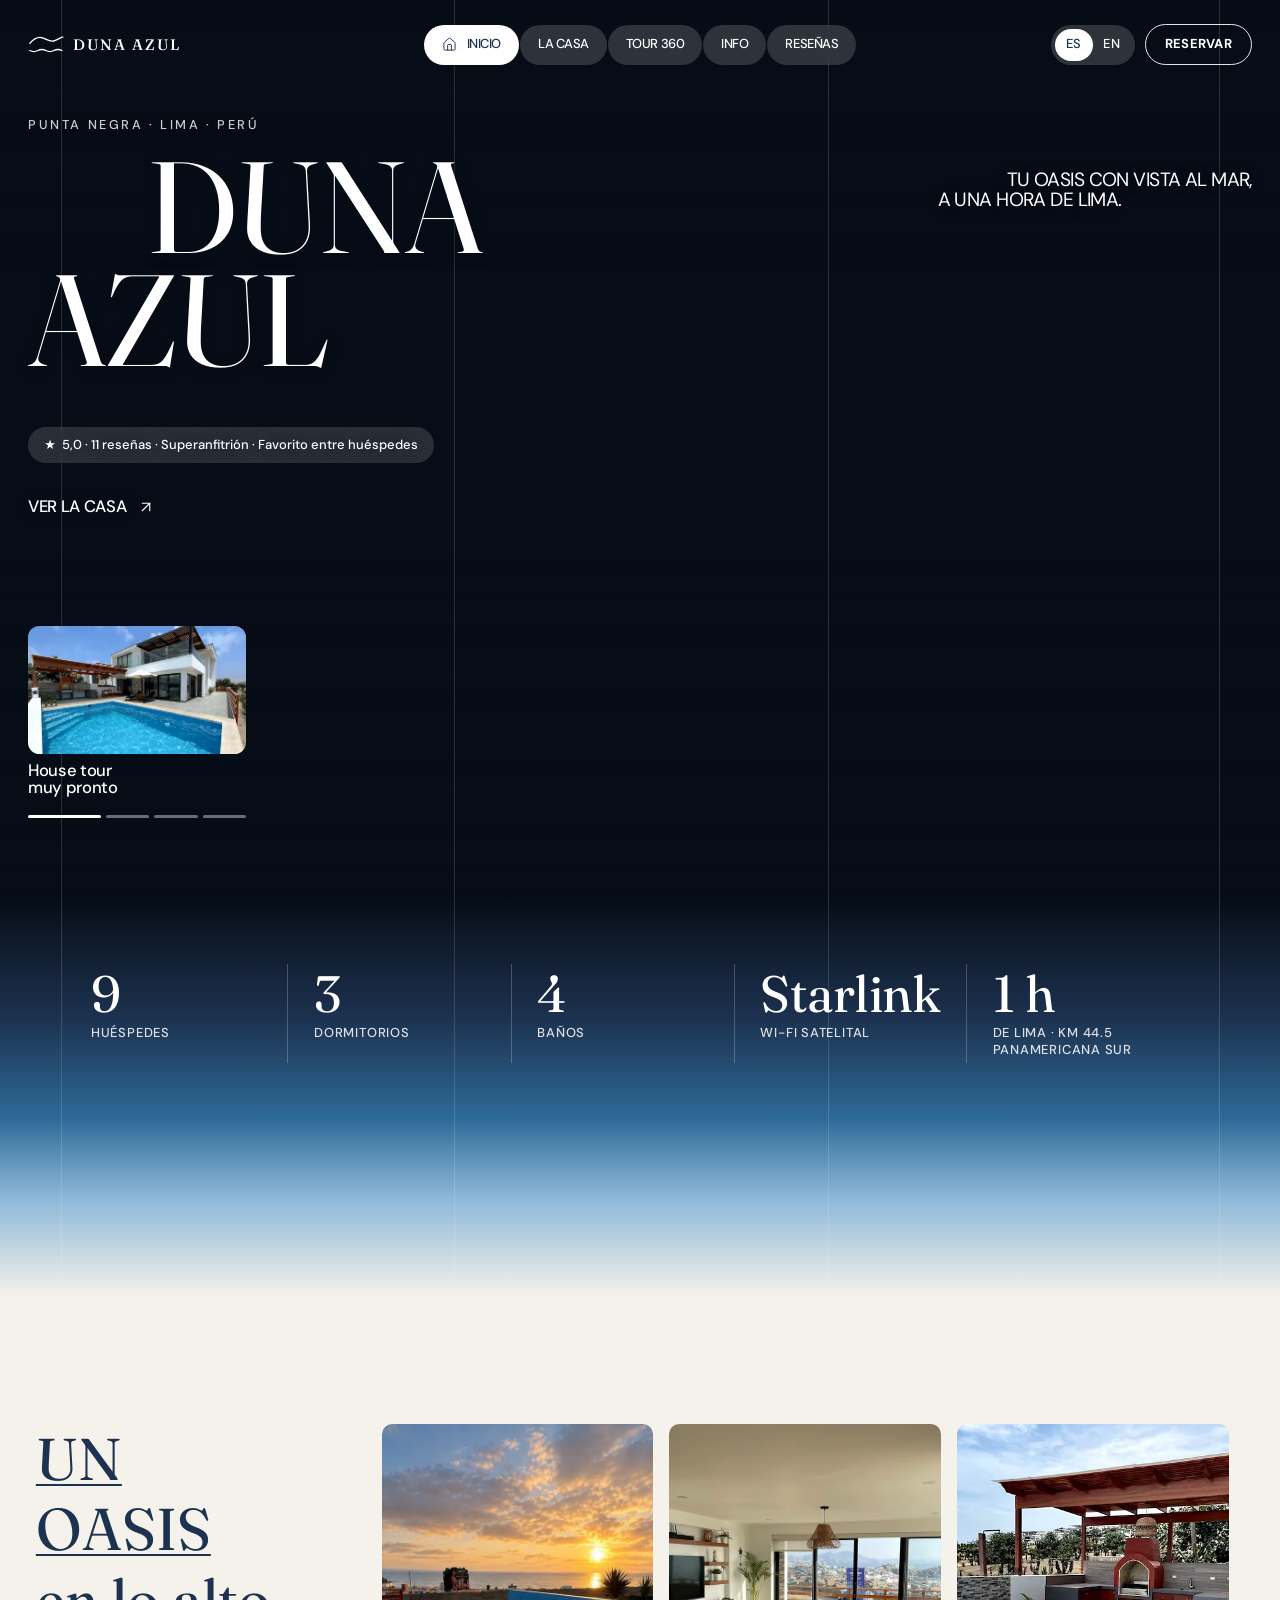
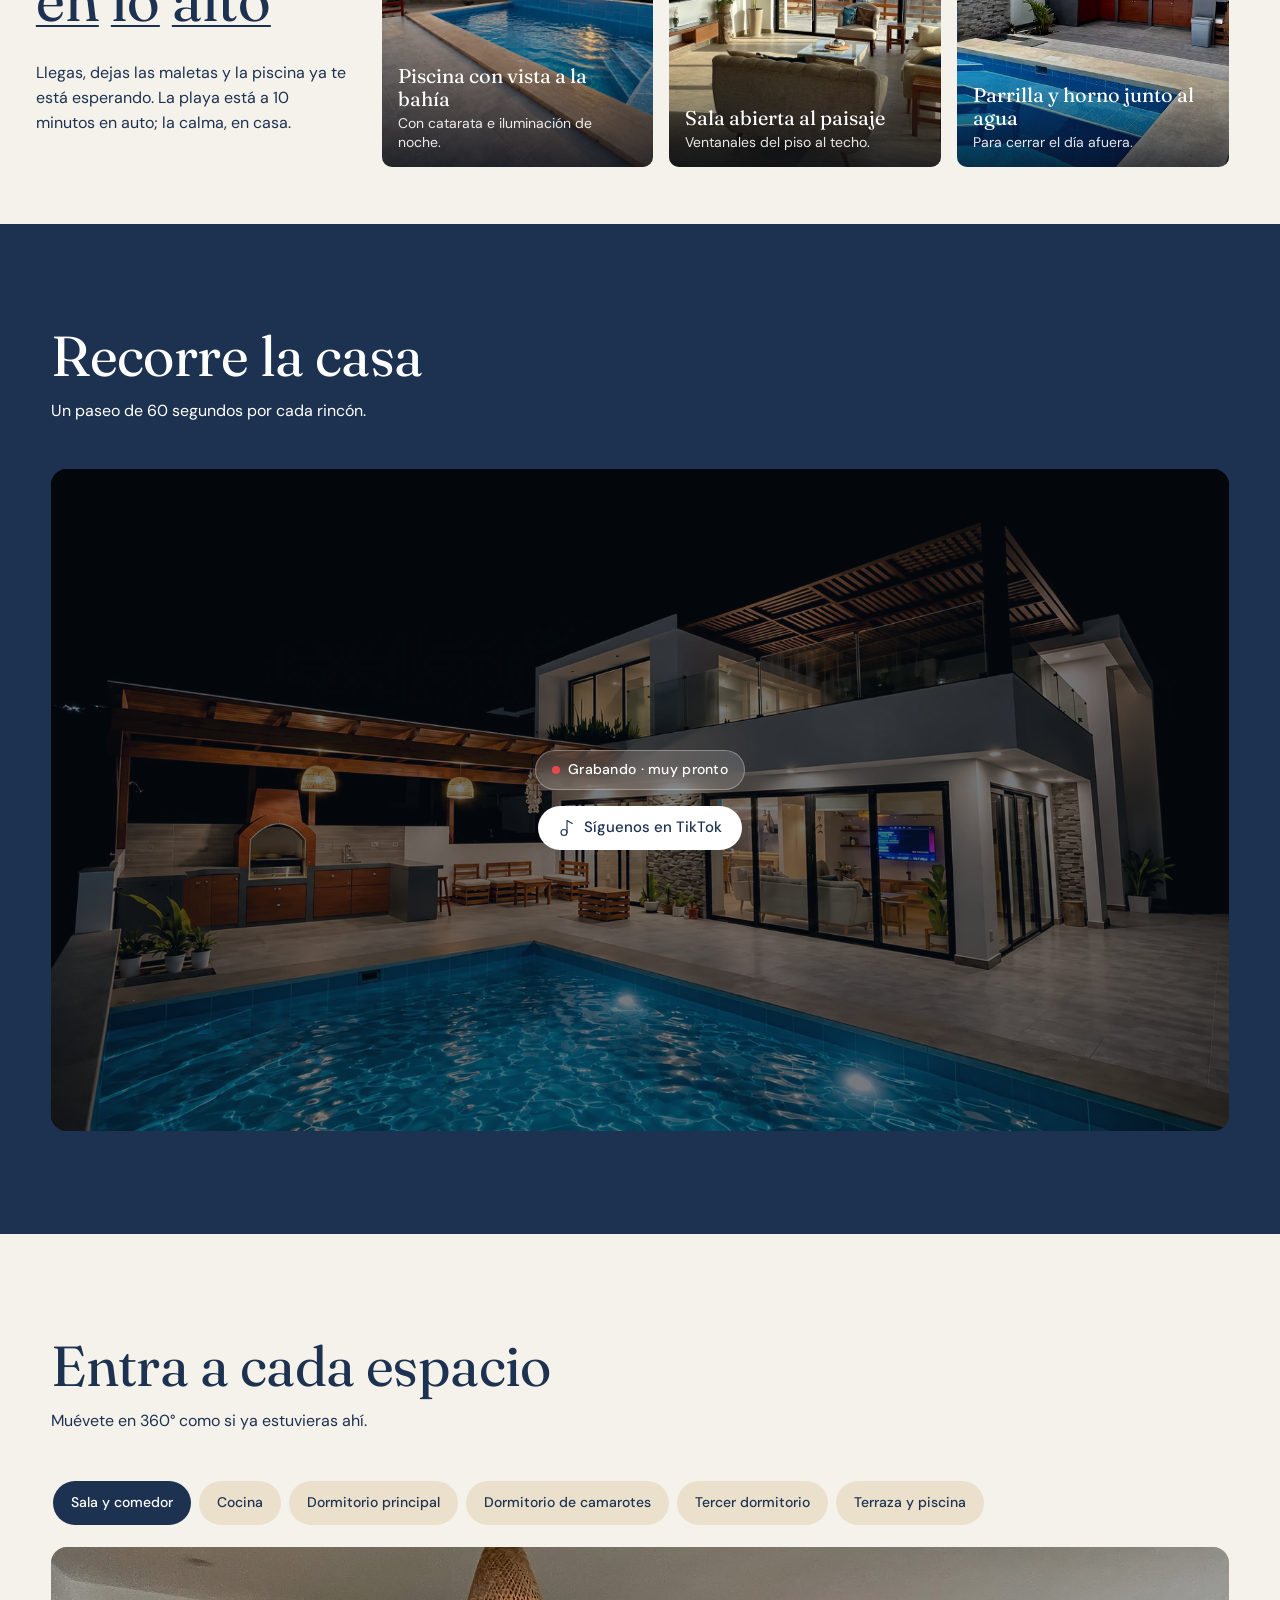
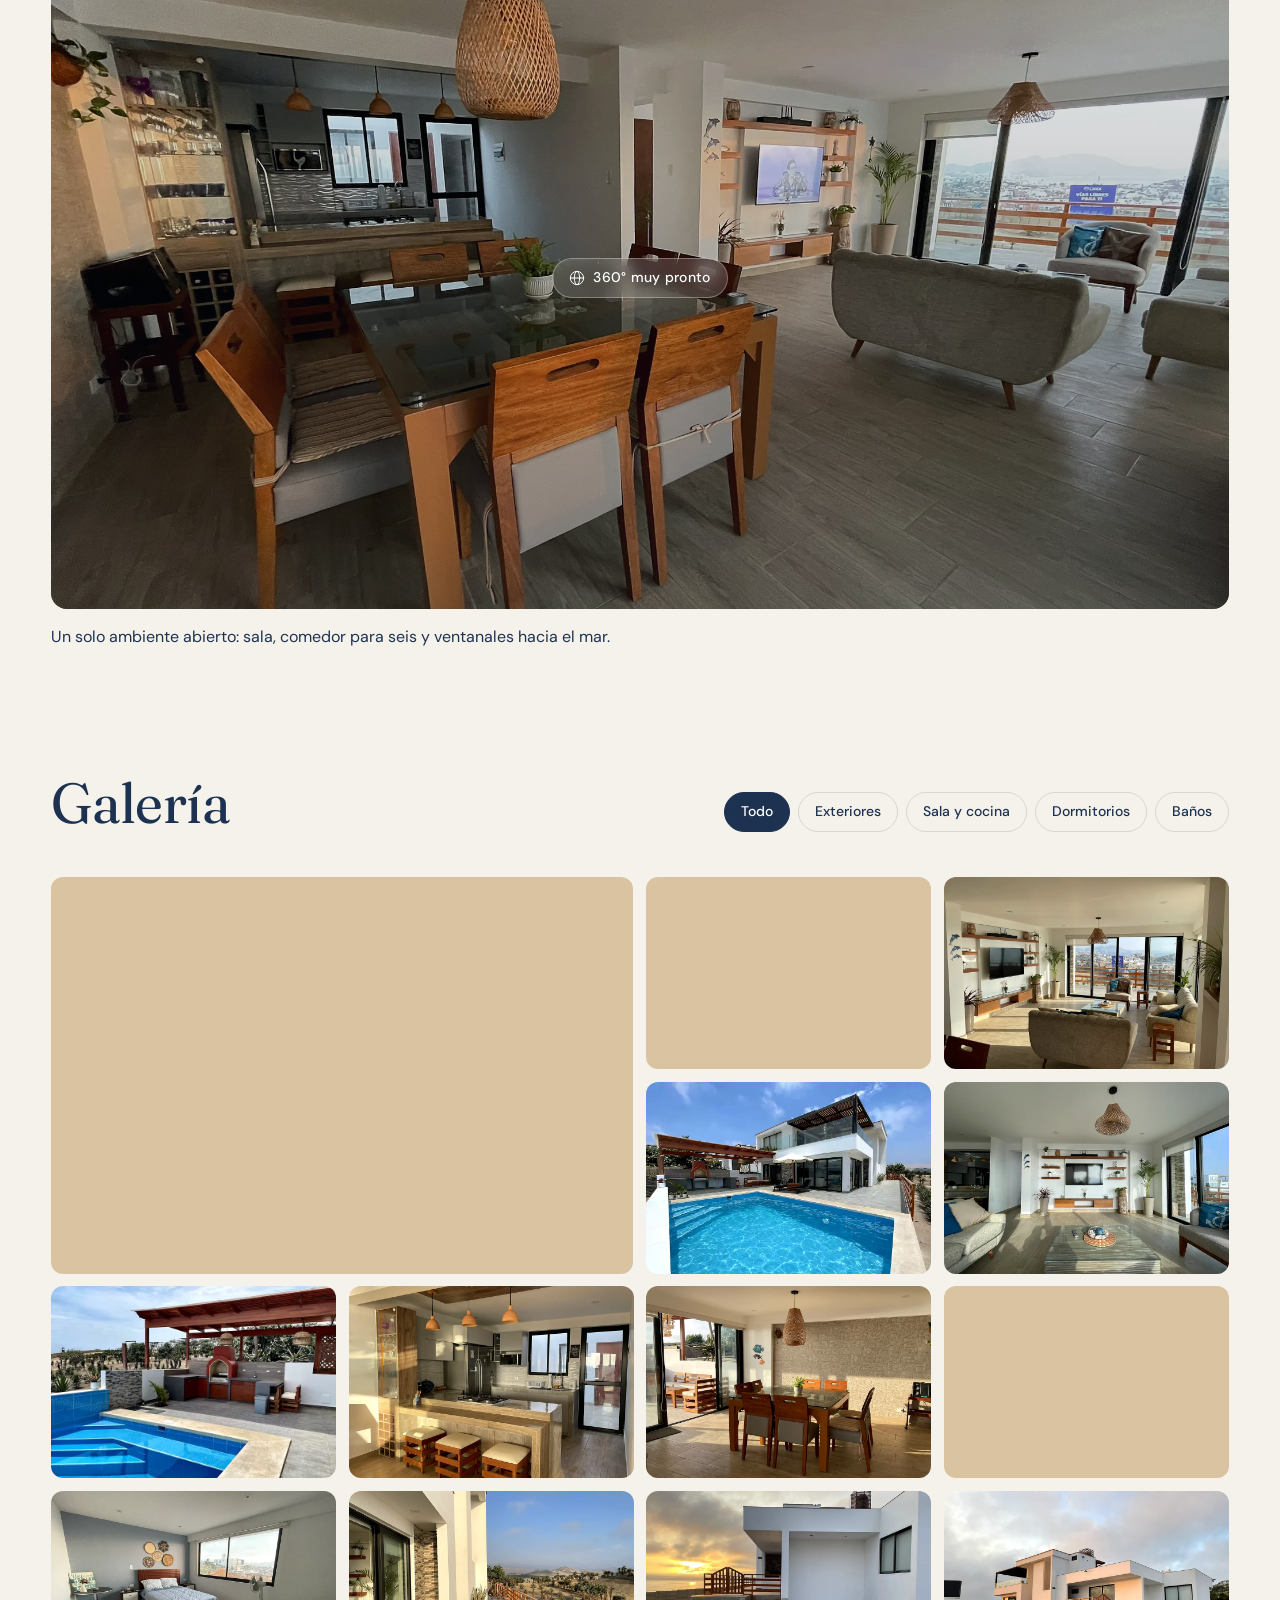
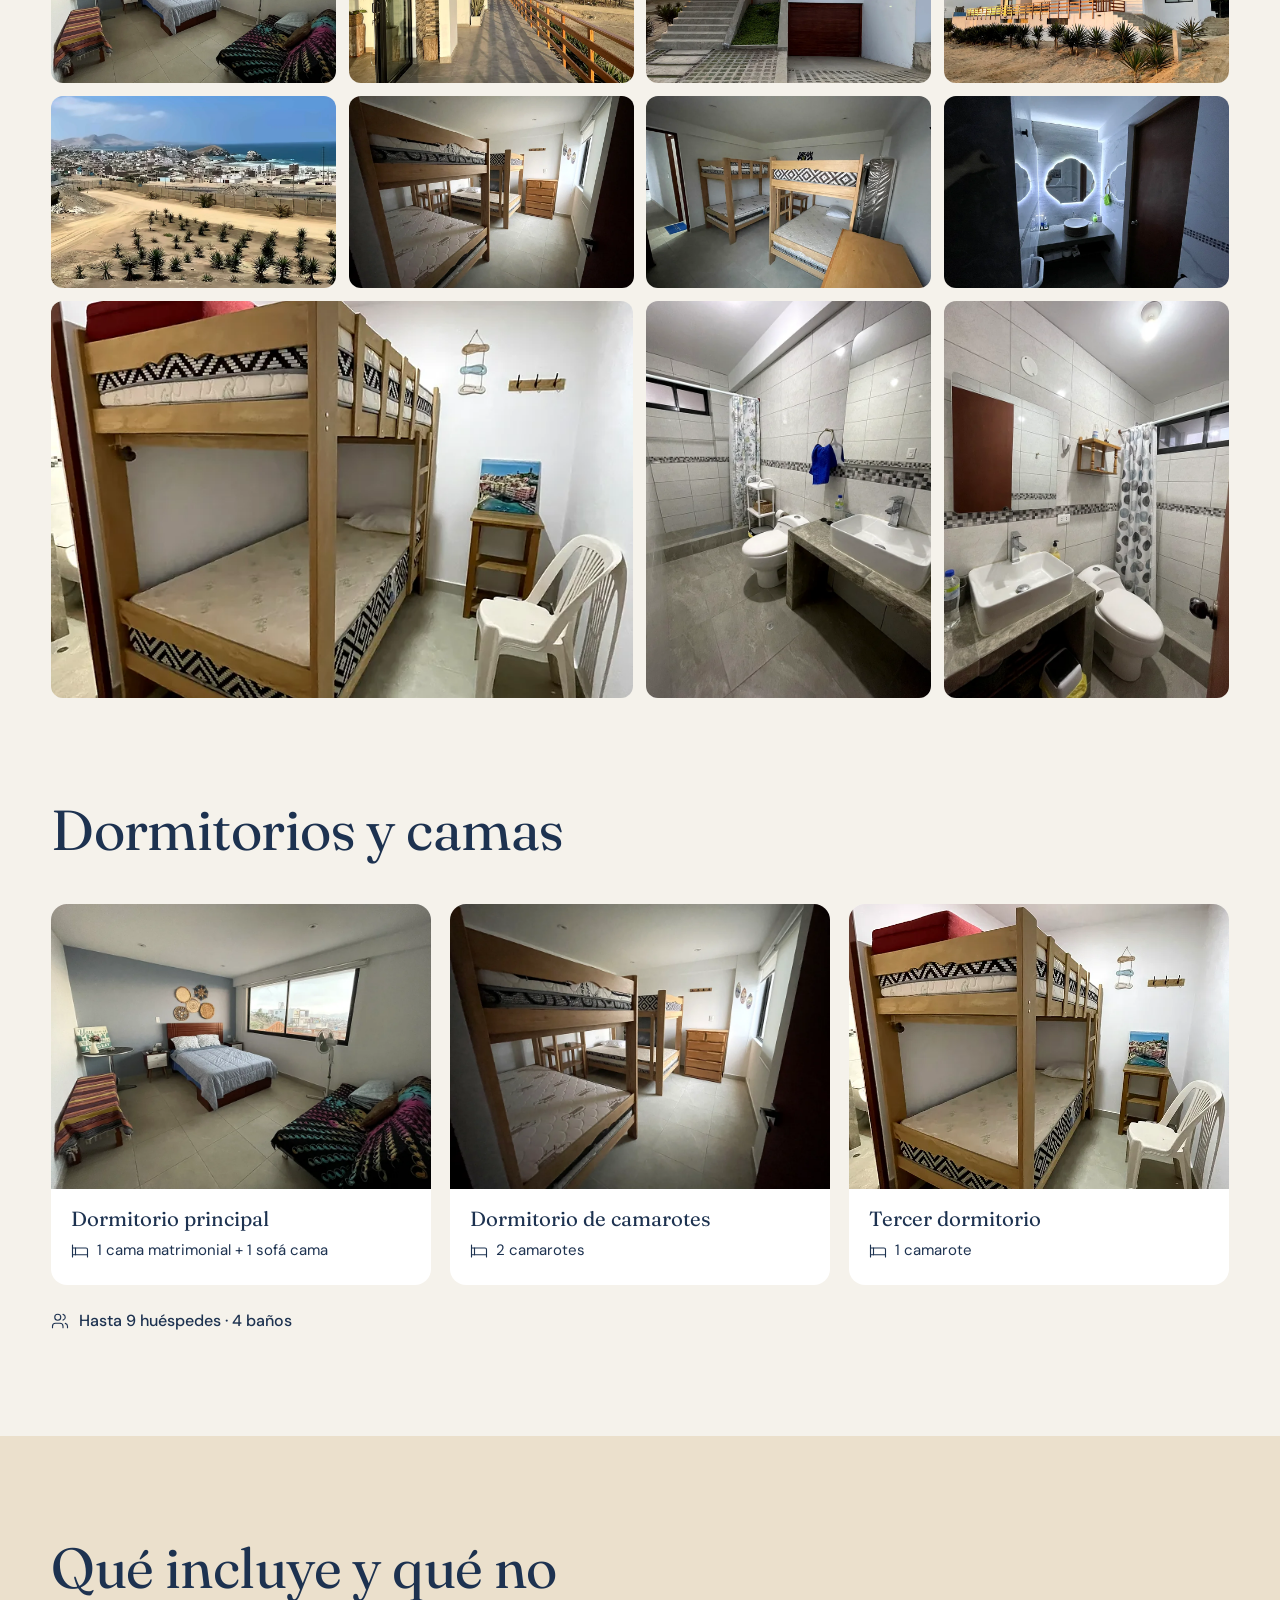
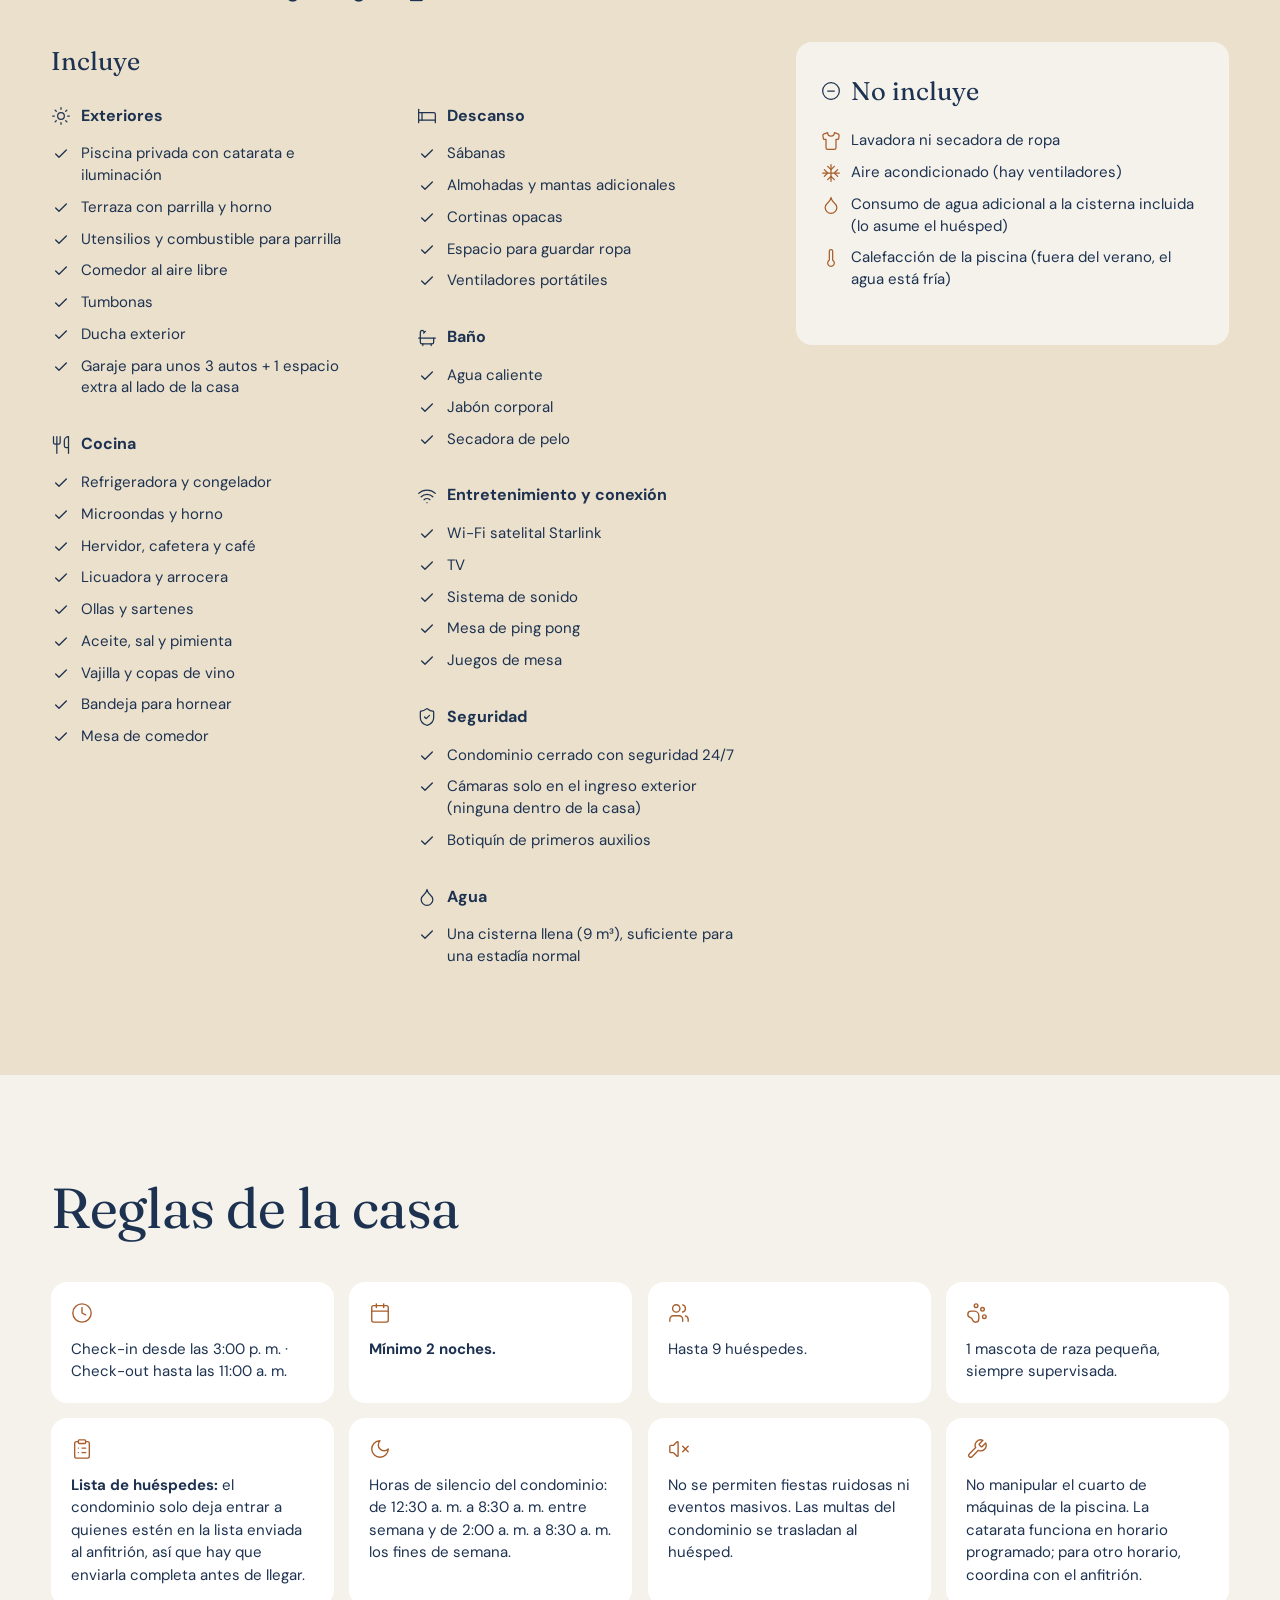
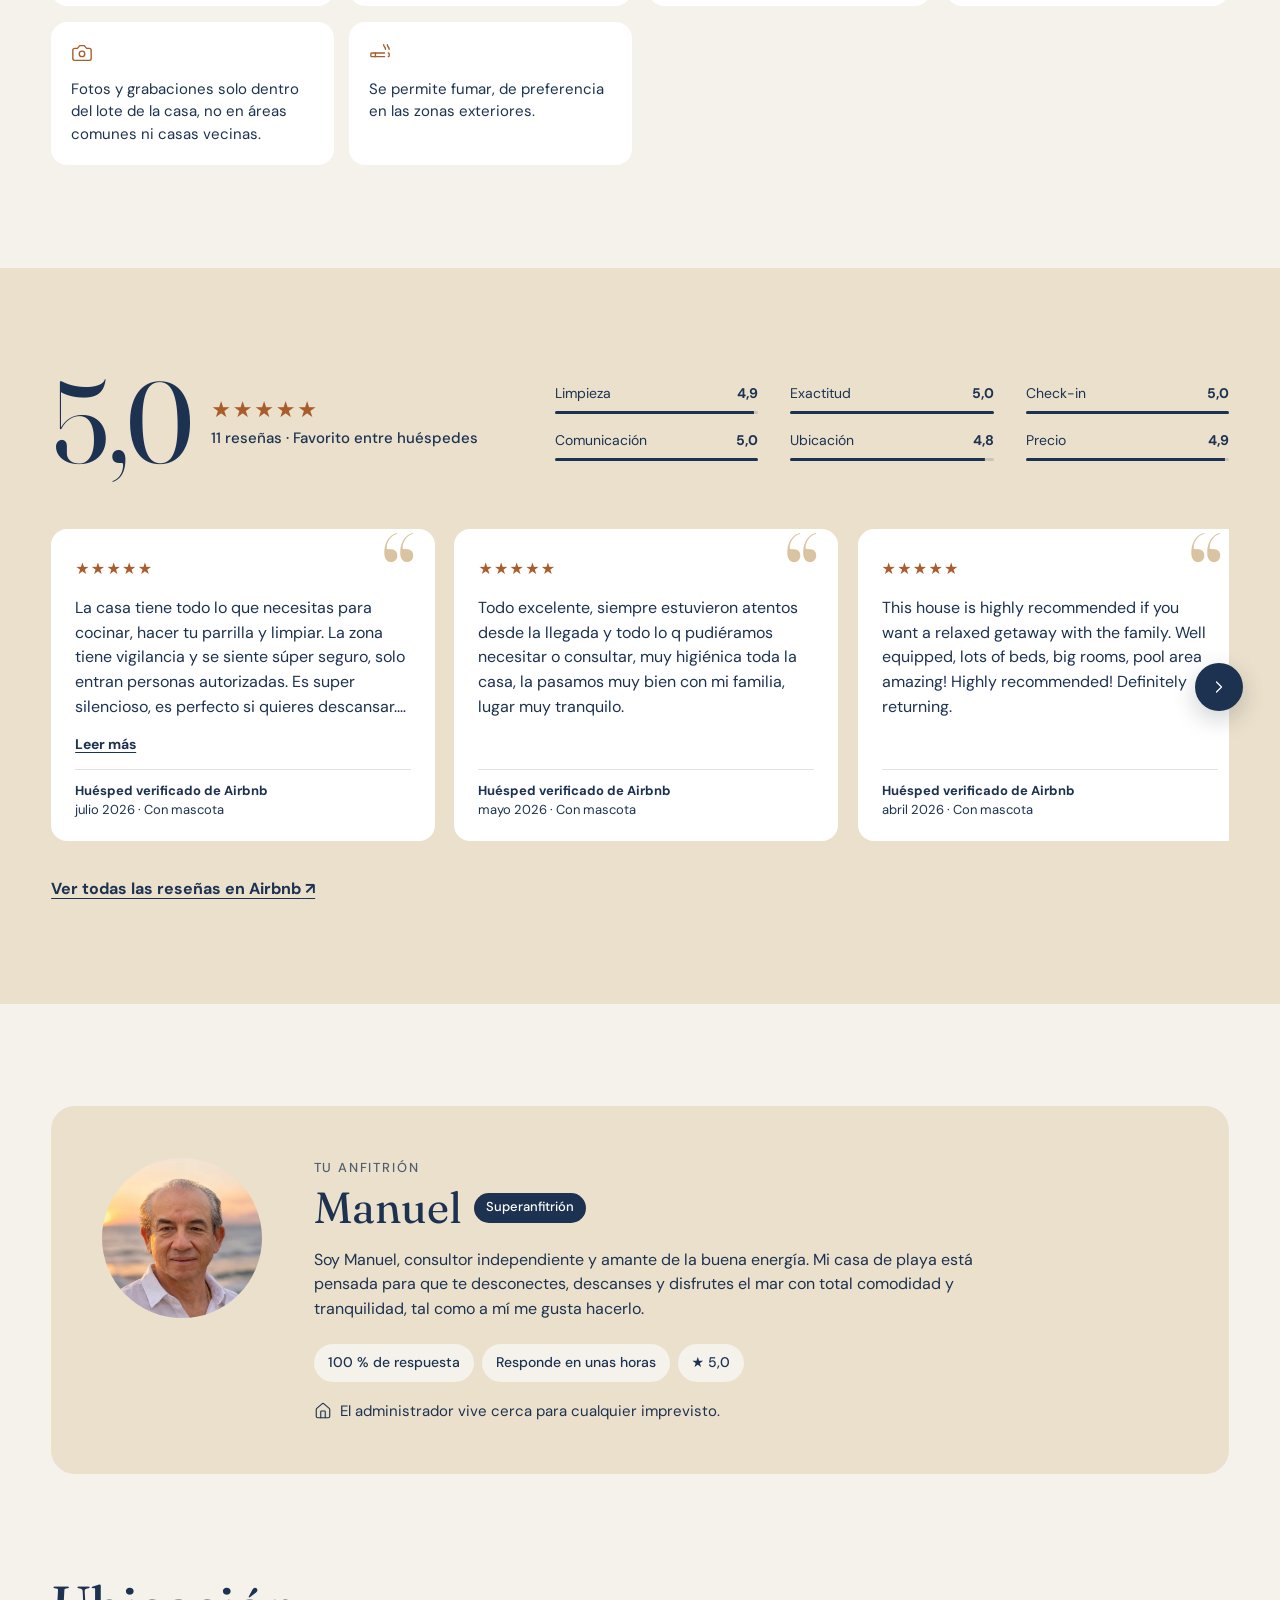
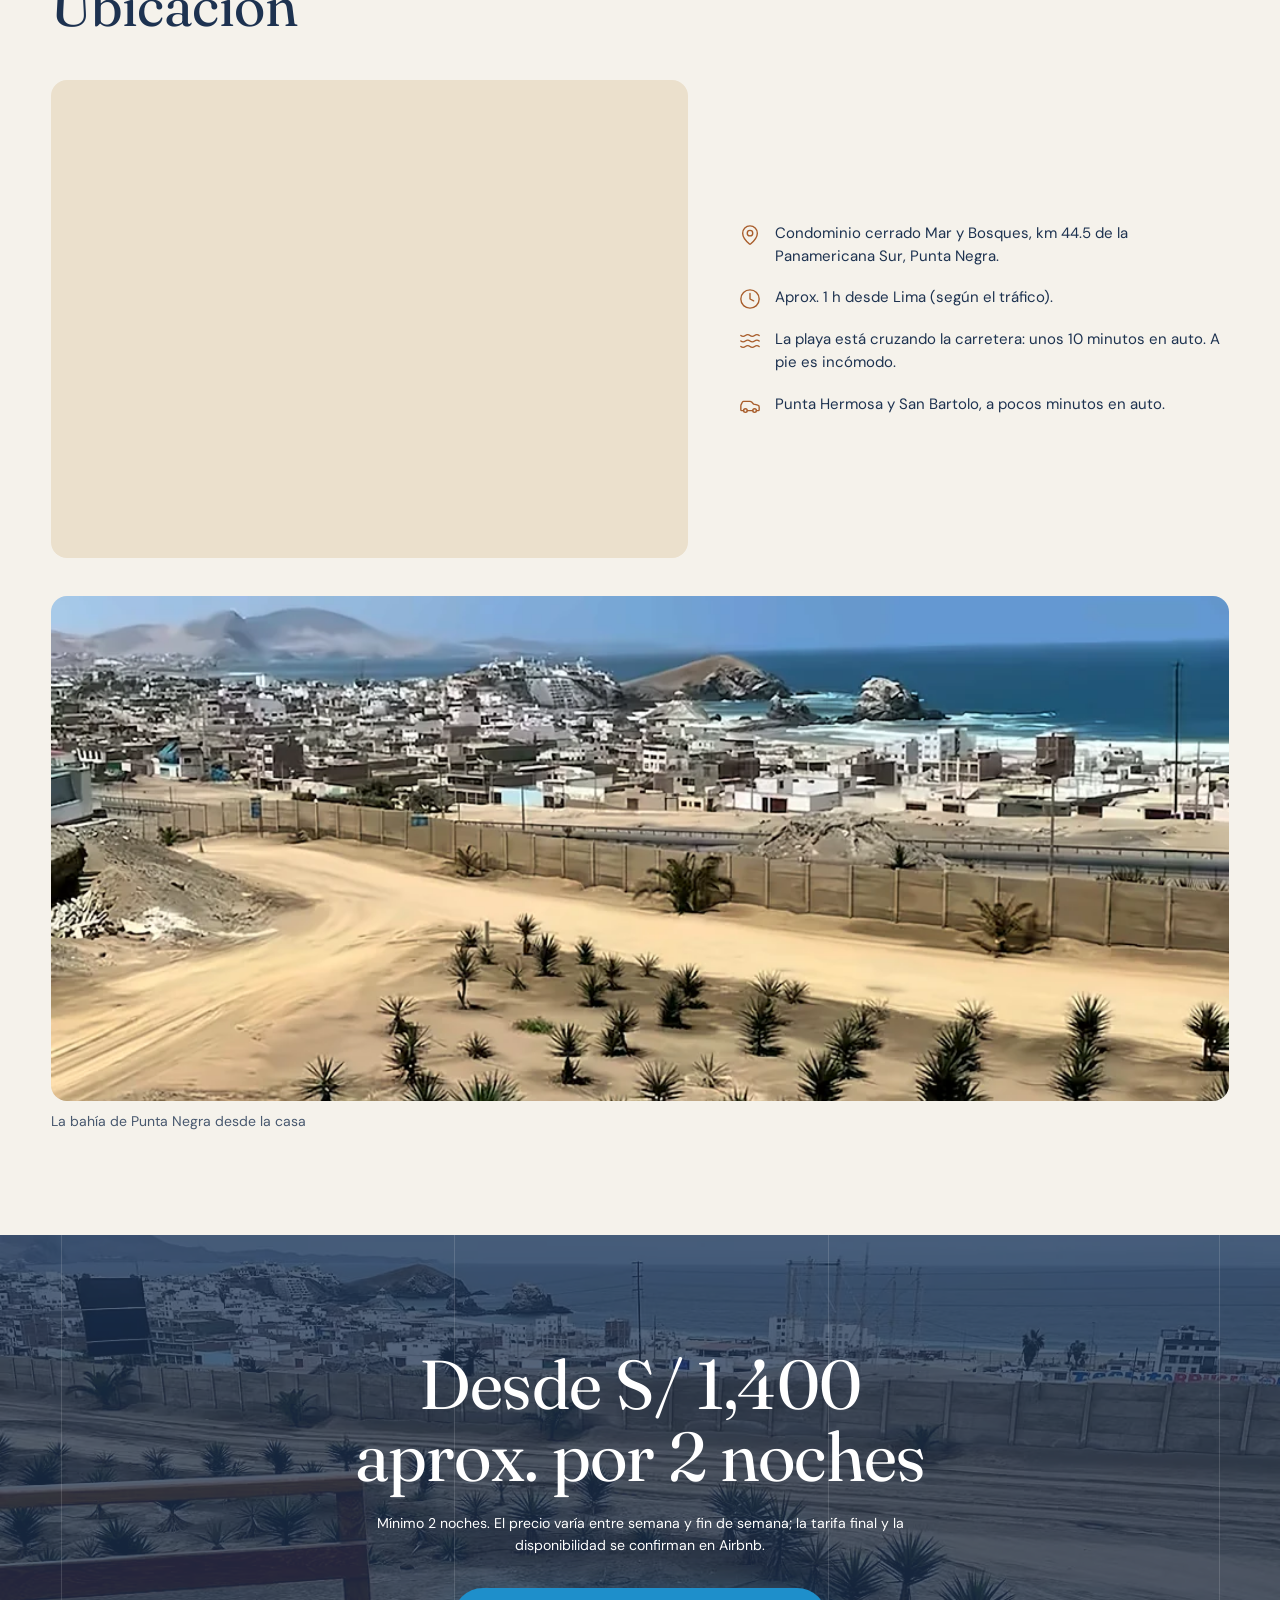
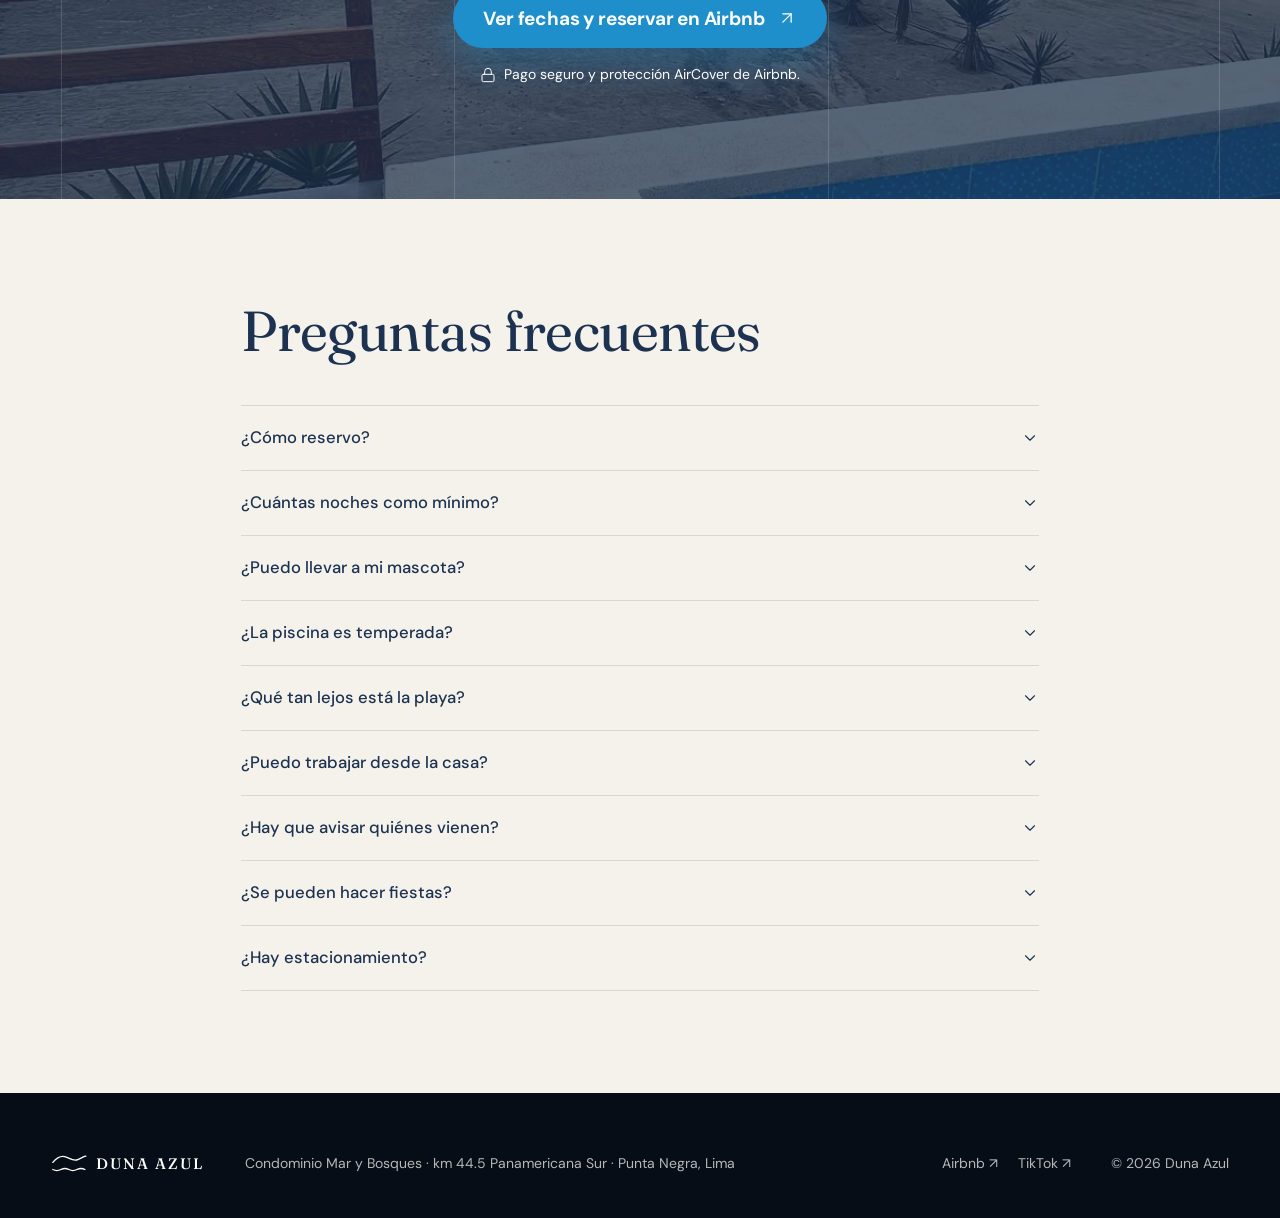
==== commit 7ccfdc69: "Vista previa de links (OG) con la piscina de noche Co-Authored-By: Claude Opus 5.5 <noreply@anthropi" ====
--- a/index.html
+++ b/index.html
@@ -15,14 +15,14 @@
   <meta property="og:title" content="Duna Azul · Casa de playa con piscina y vista al mar en Punta Negra">
   <meta property="og:description" content="Casa para 9 en condominio cerrado de Punta Negra, a 1 h de Lima: piscina privada con vista a la bahía, parrilla, Starlink y 5,0 en Airbnb.">
   <meta property="og:url" content="https://adrian52507.github.io/dunaazul/">
-  <meta property="og:image" content="https://adrian52507.github.io/dunaazul/assets/img/og-duna-azul.jpg">
+  <meta property="og:image" content="https://adrian52507.github.io/dunaazul/assets/img/og-duna-azul.jpg?v=2">
   <meta property="og:image:width" content="1200">
   <meta property="og:image:height" content="630">
   <meta property="og:image:alt" content="La casa Duna Azul y su piscina iluminadas de noche">
   <meta name="twitter:card" content="summary_large_image">
   <meta name="twitter:title" content="Duna Azul · Casa de playa en Punta Negra">
   <meta name="twitter:description" content="Piscina privada con vista a la bahía, a 1 h de Lima. 5,0 en Airbnb.">
-  <meta name="twitter:image" content="https://adrian52507.github.io/dunaazul/assets/img/og-duna-azul.jpg">
+  <meta name="twitter:image" content="https://adrian52507.github.io/dunaazul/assets/img/og-duna-azul.jpg?v=2">
 
   <link rel="icon" href="assets/favicon.svg" type="image/svg+xml">
 
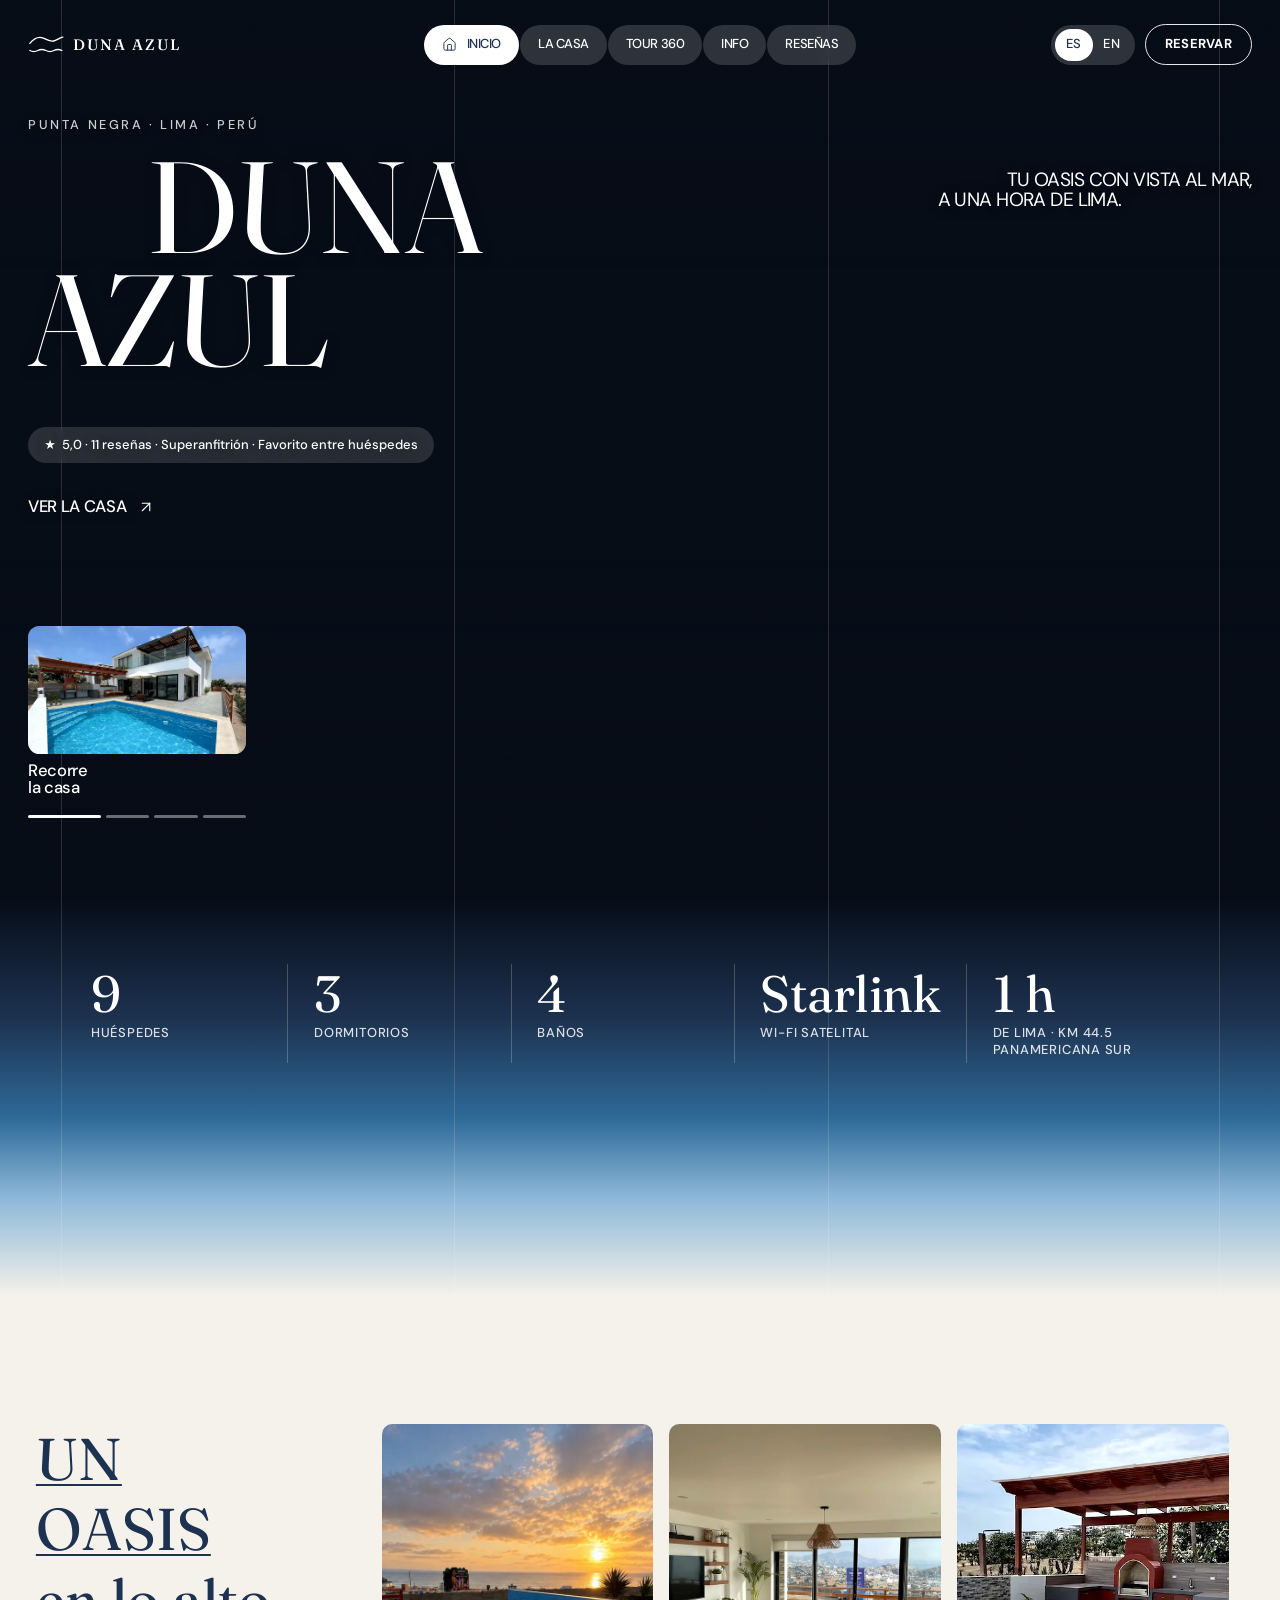
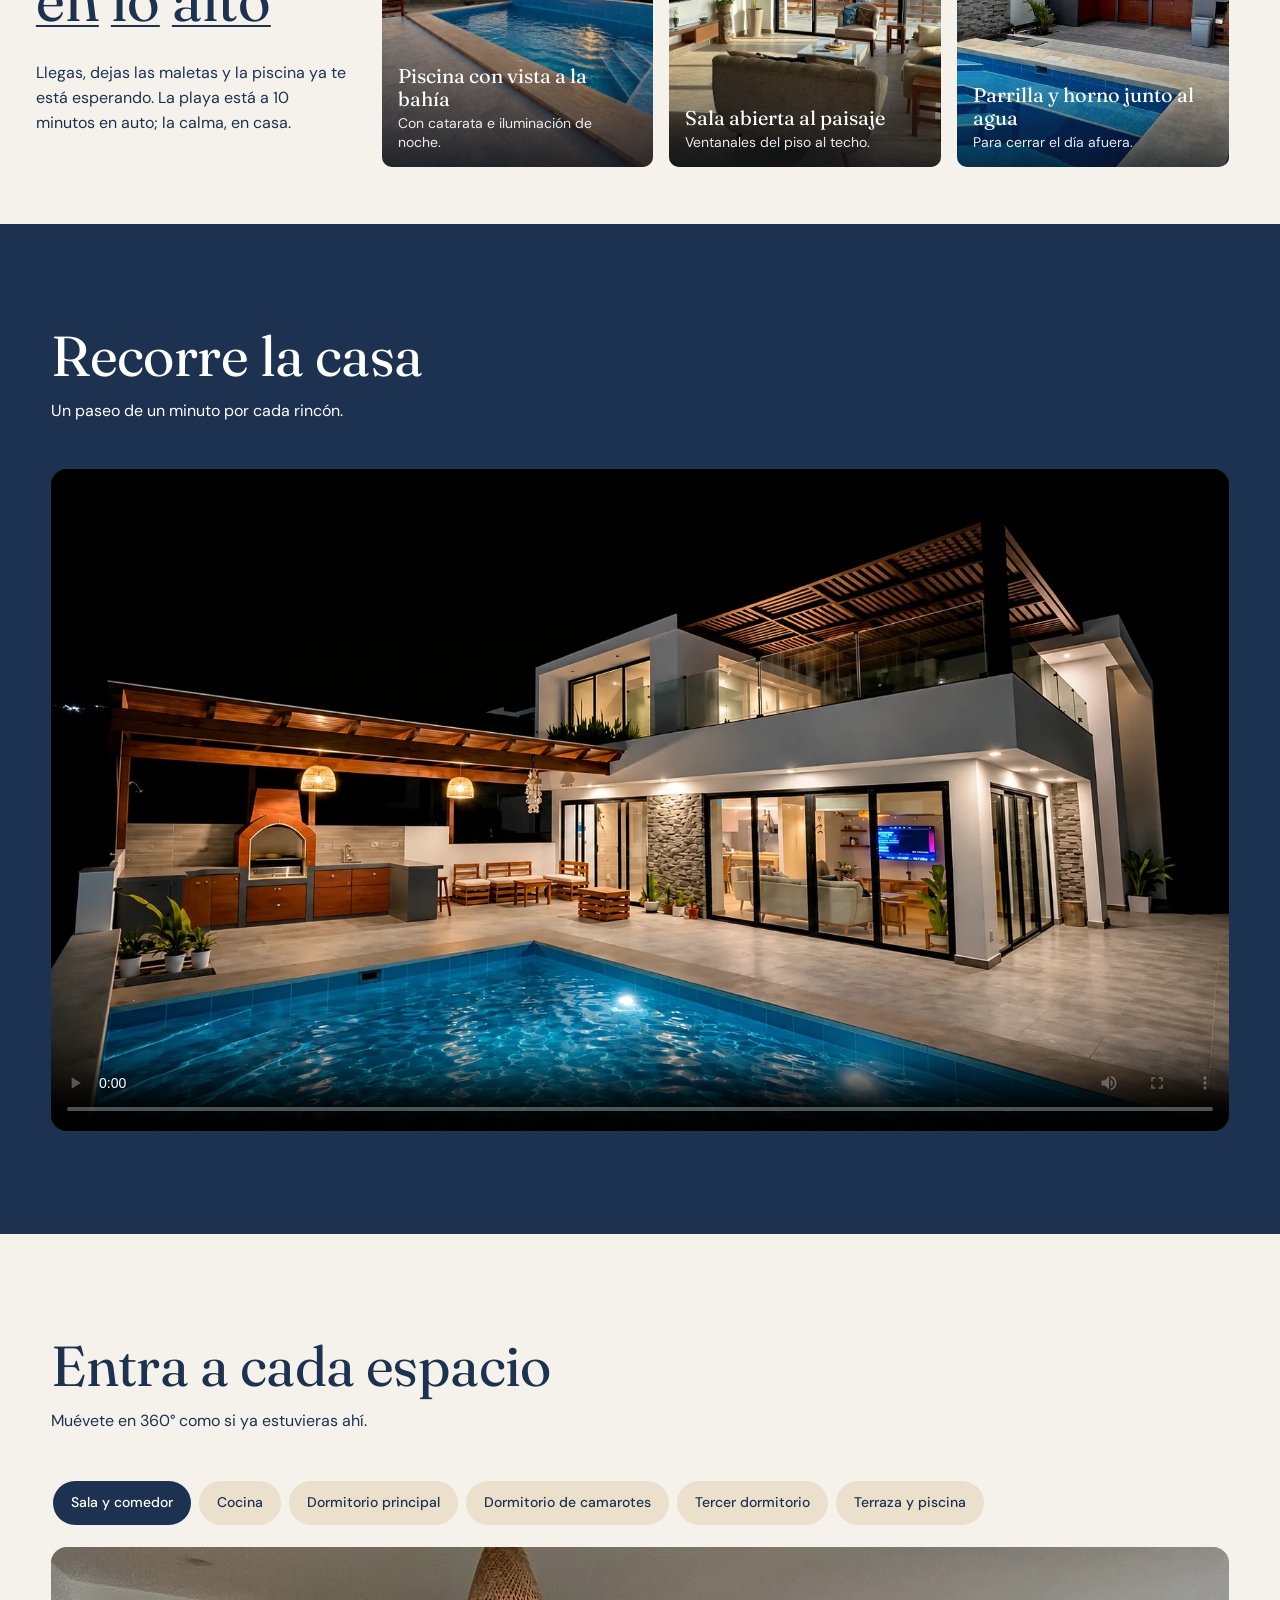
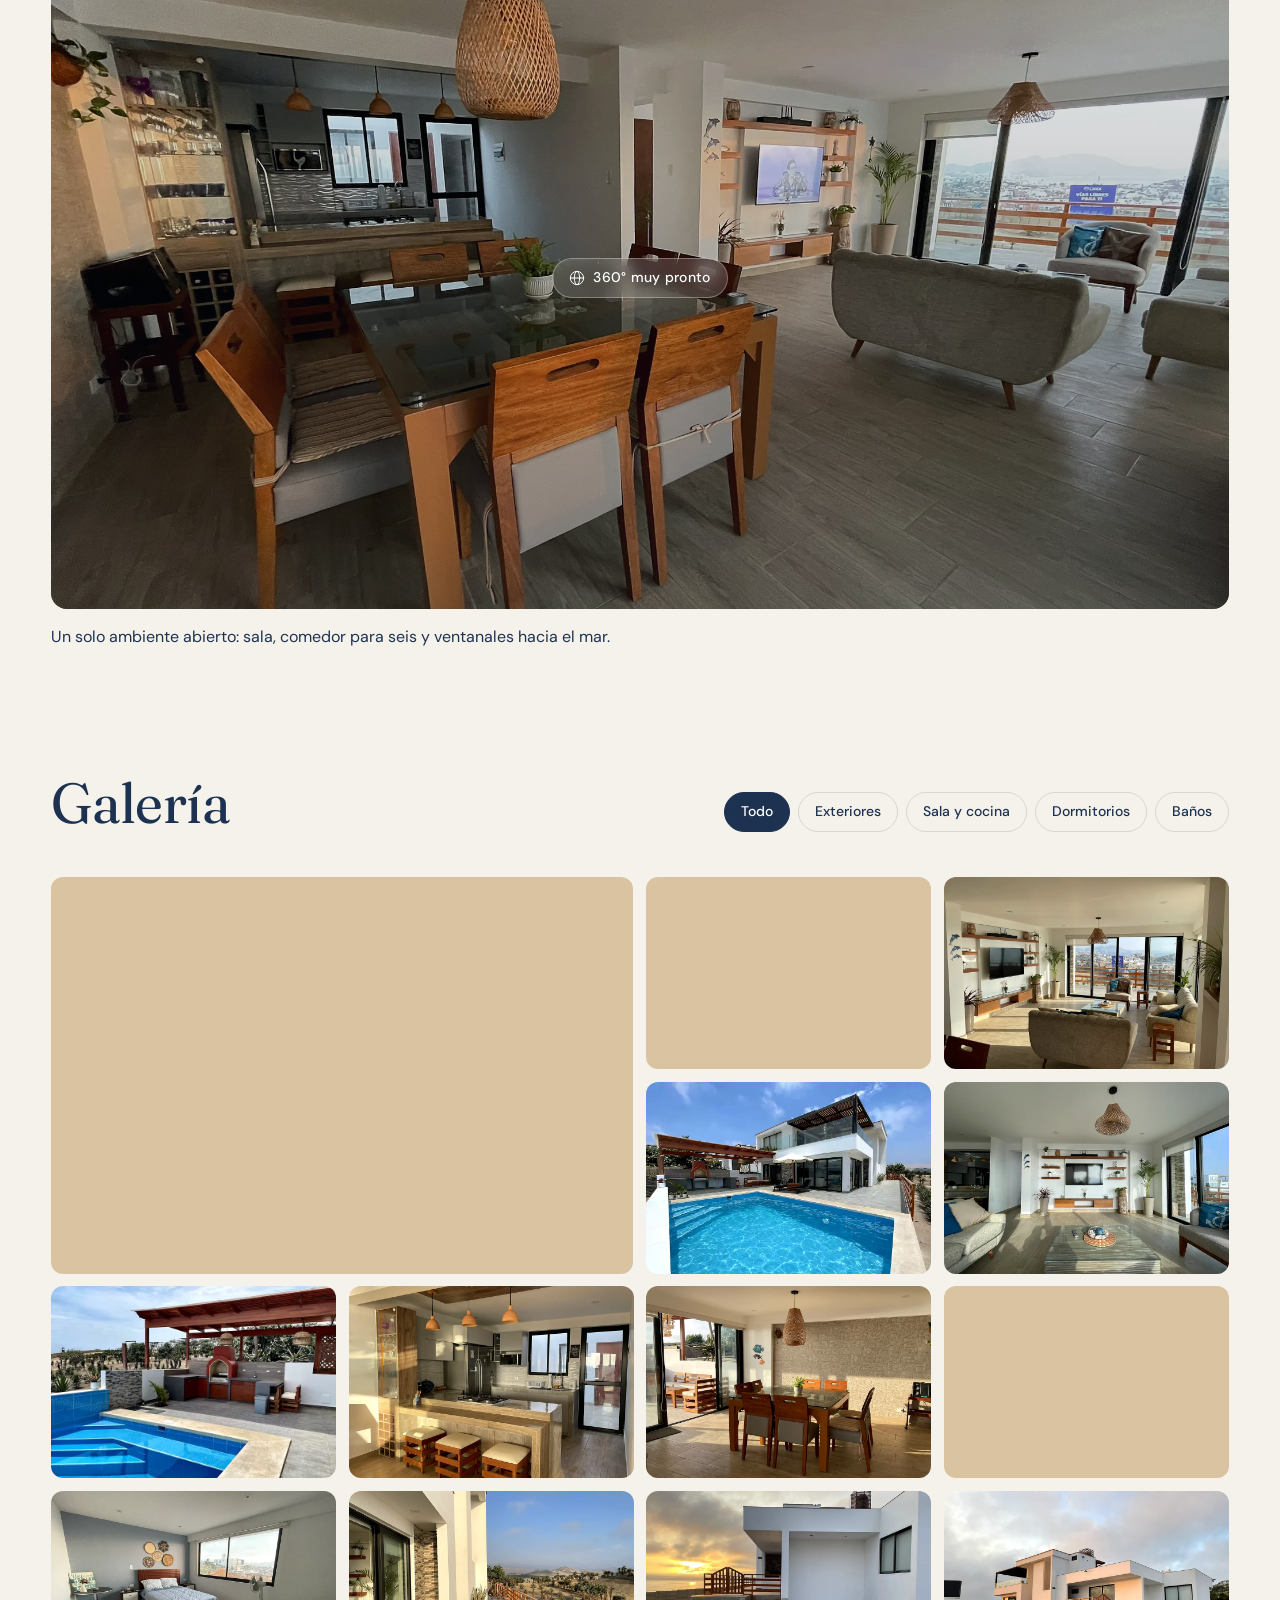
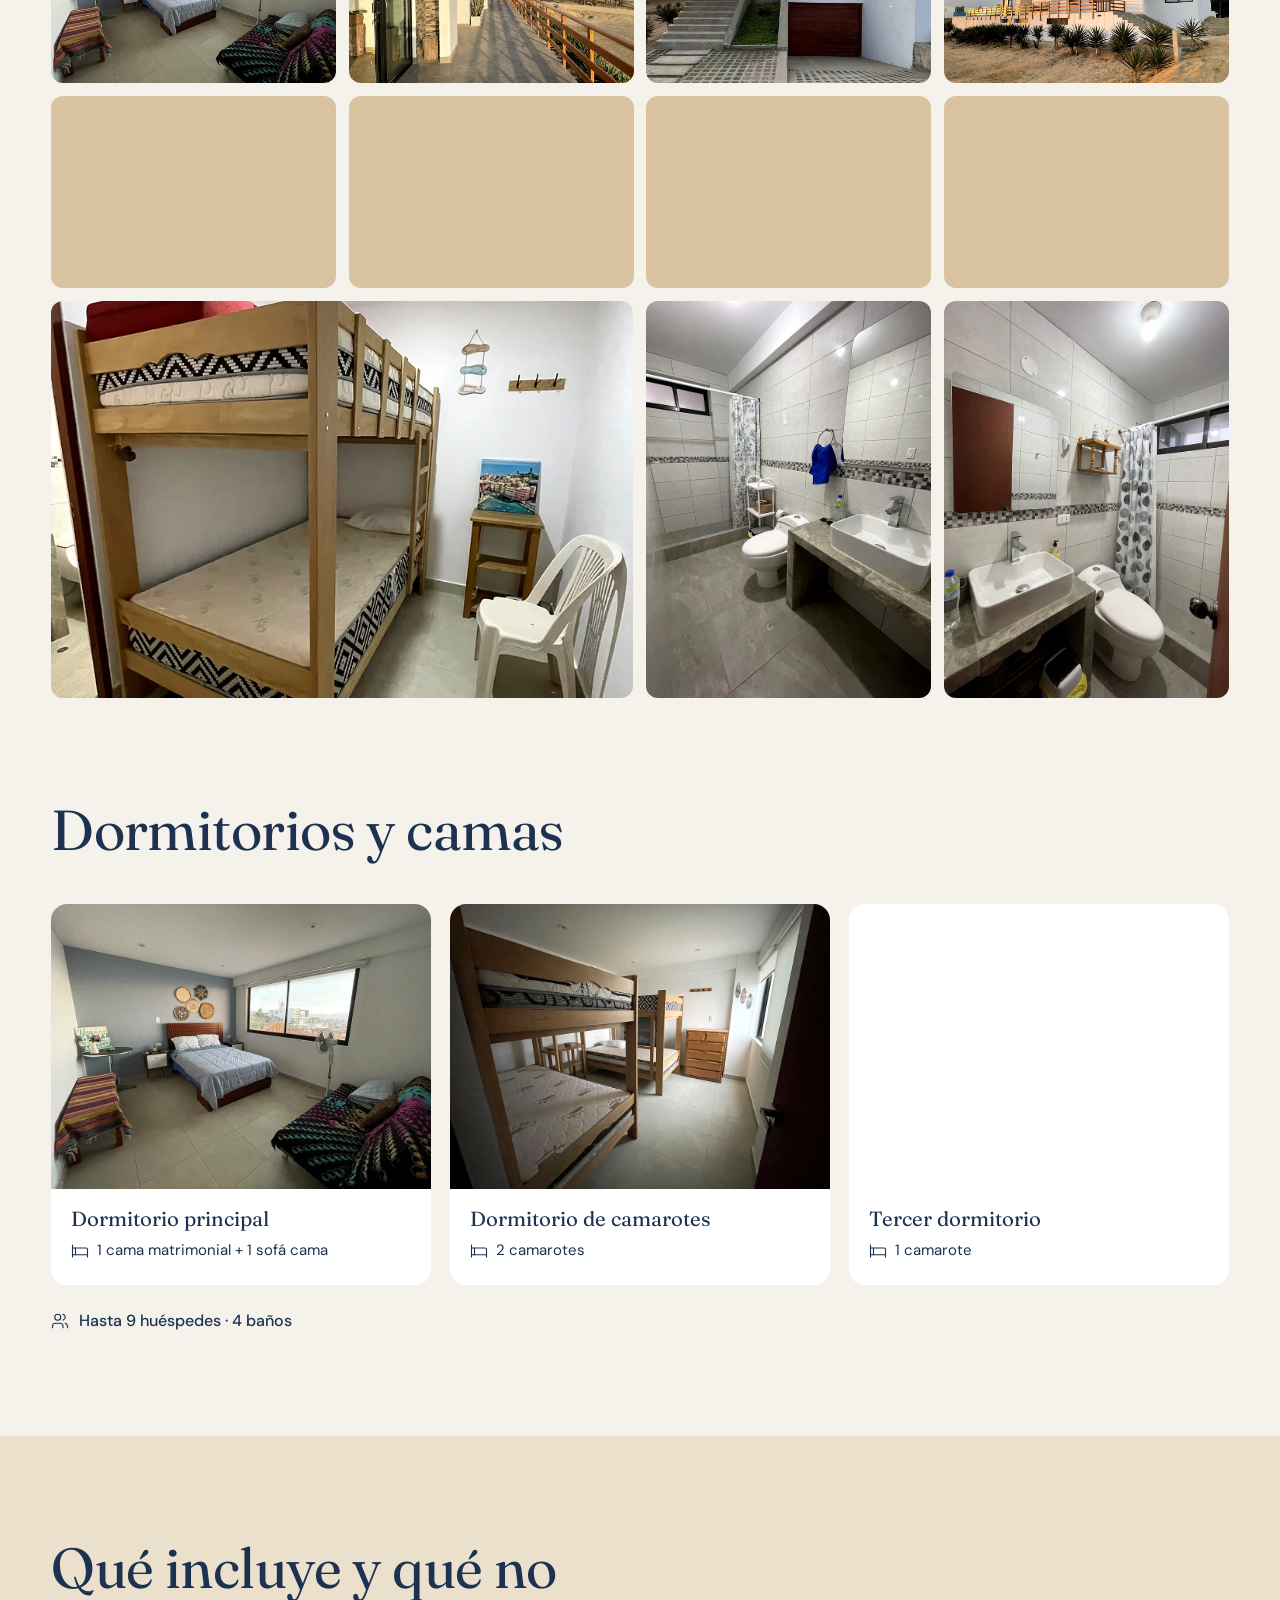
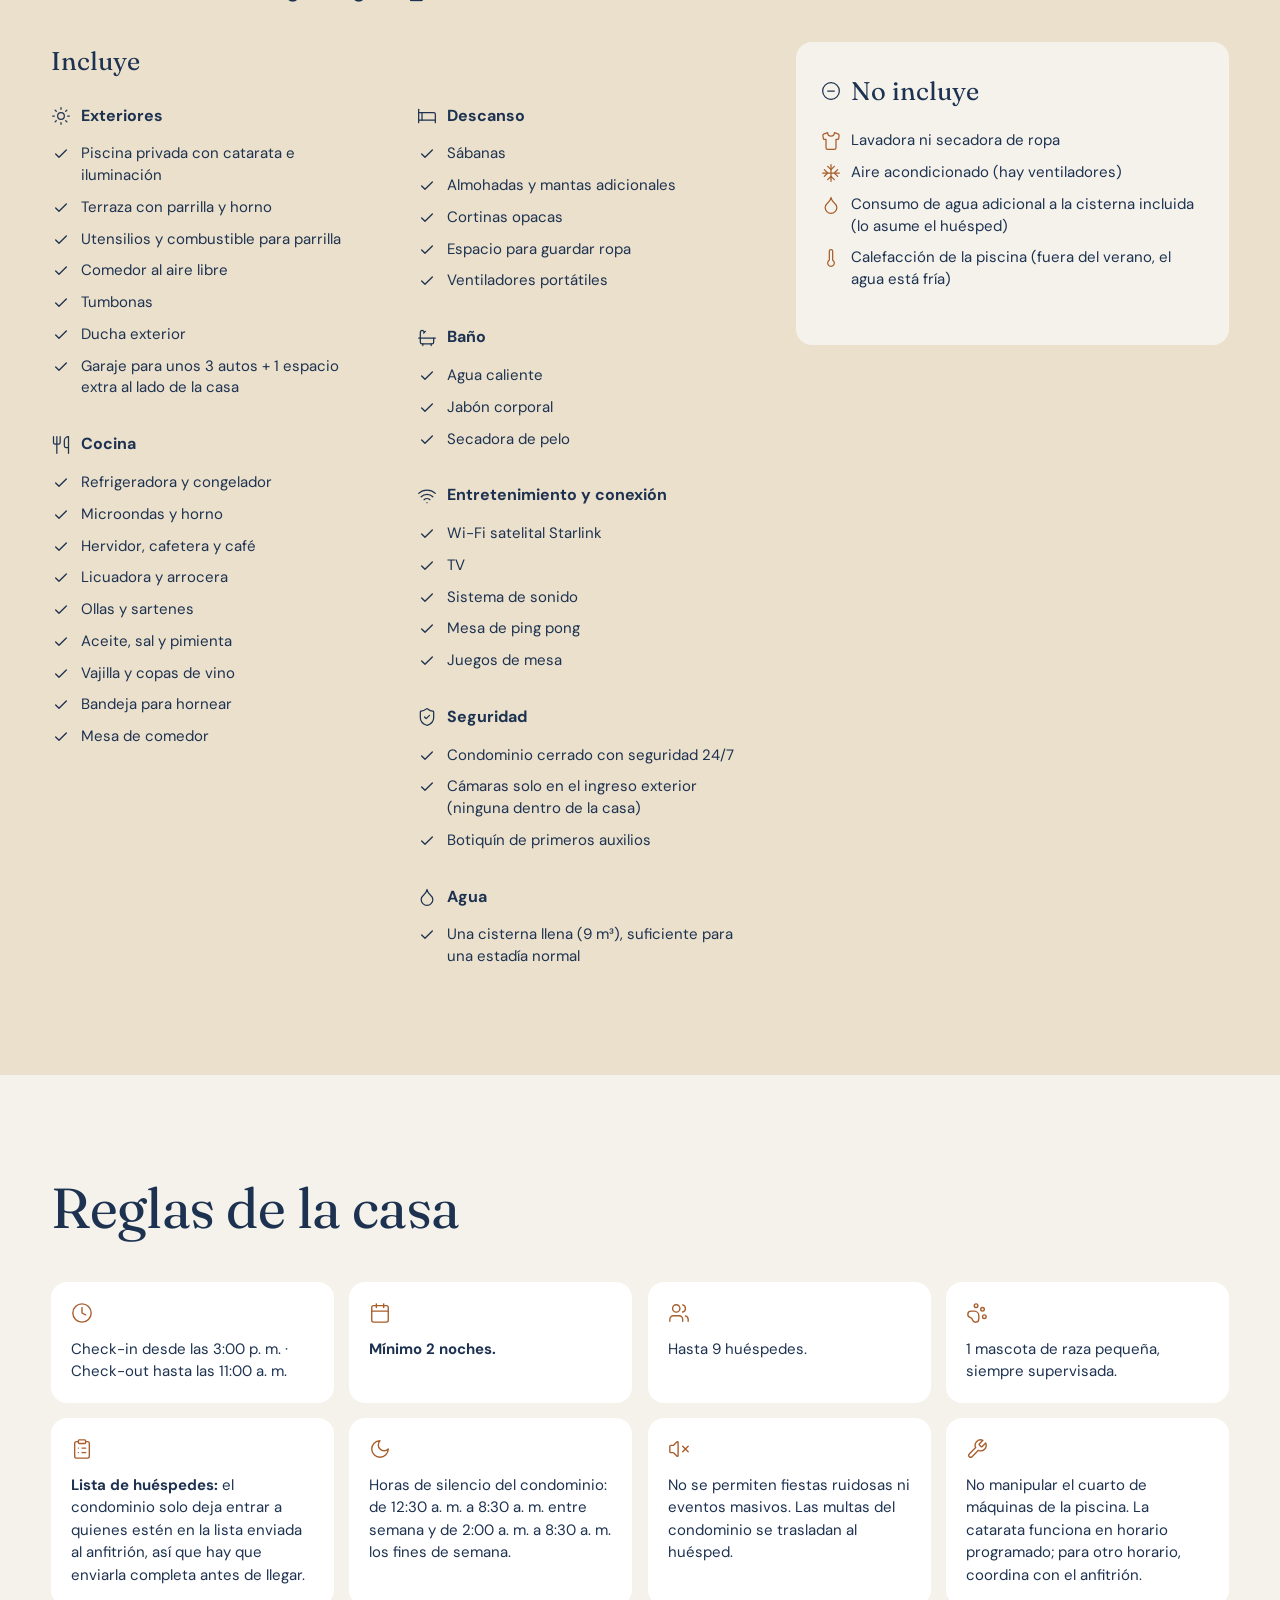
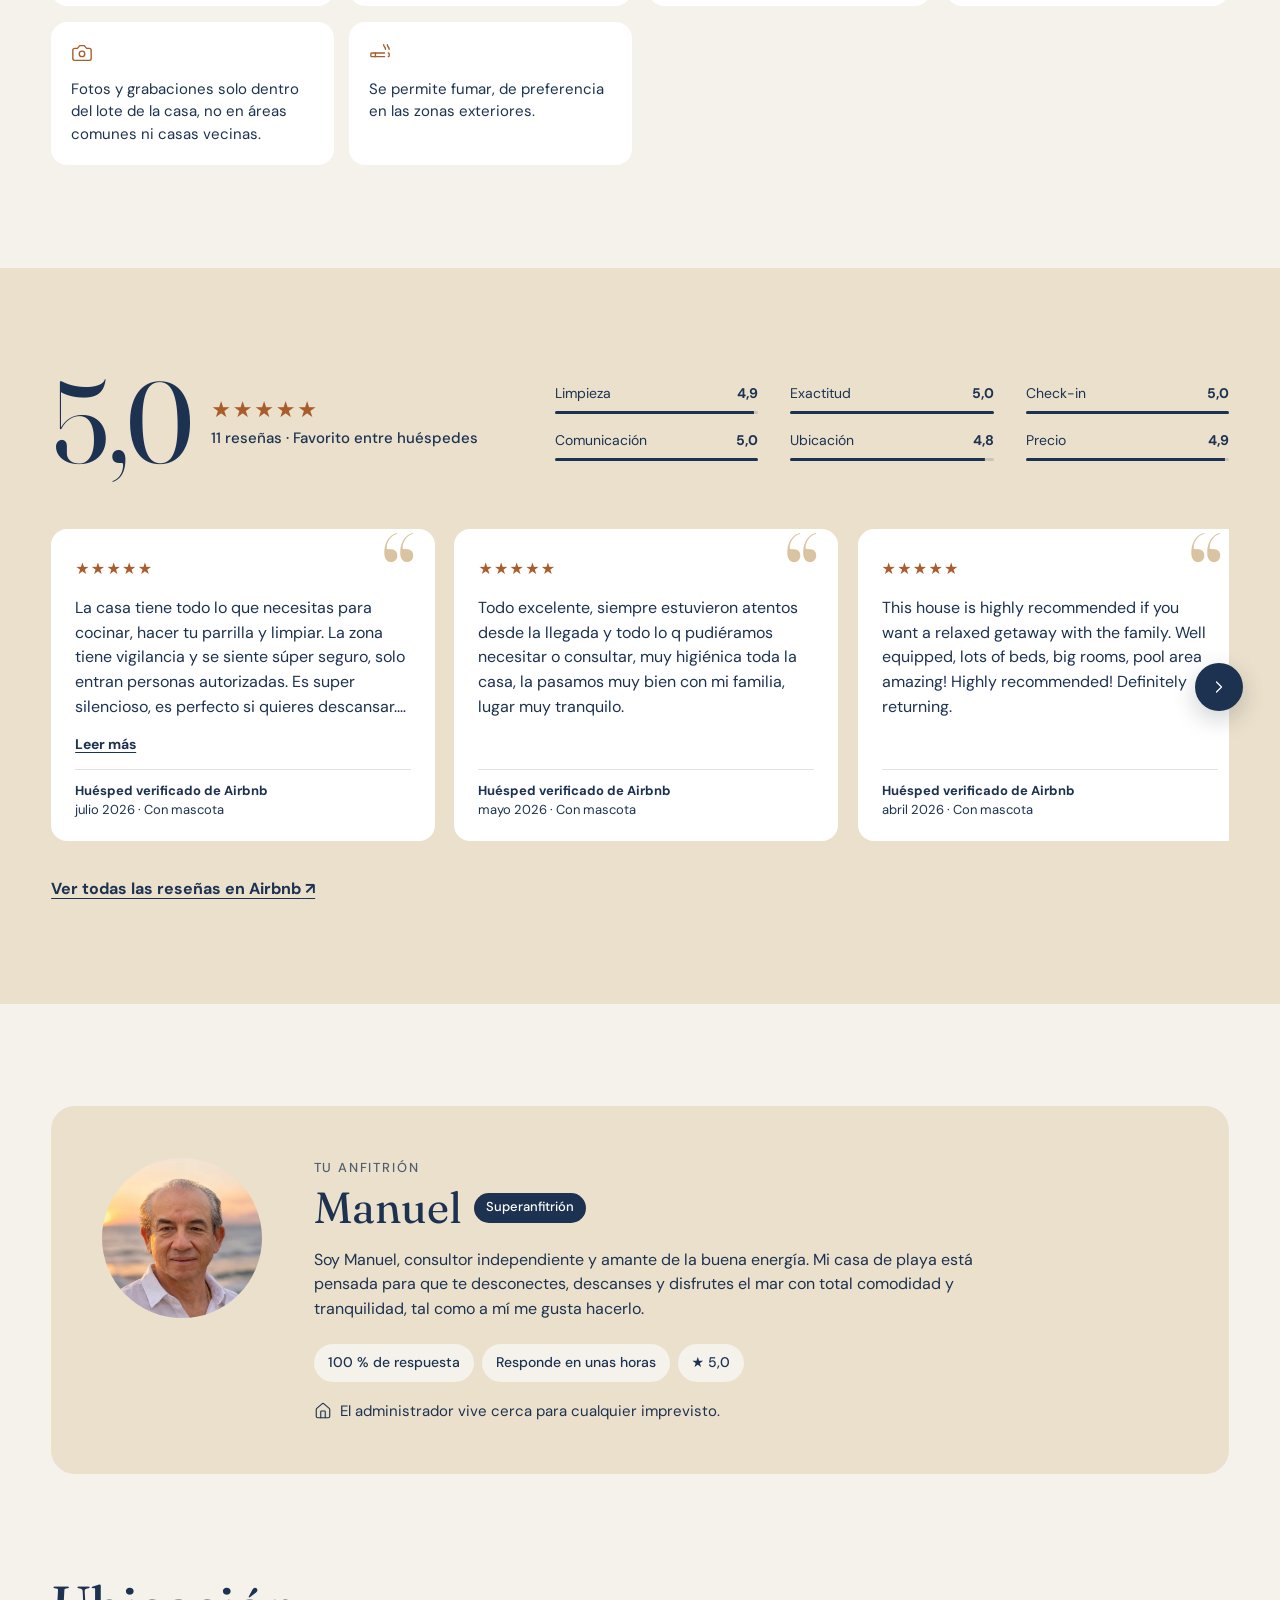
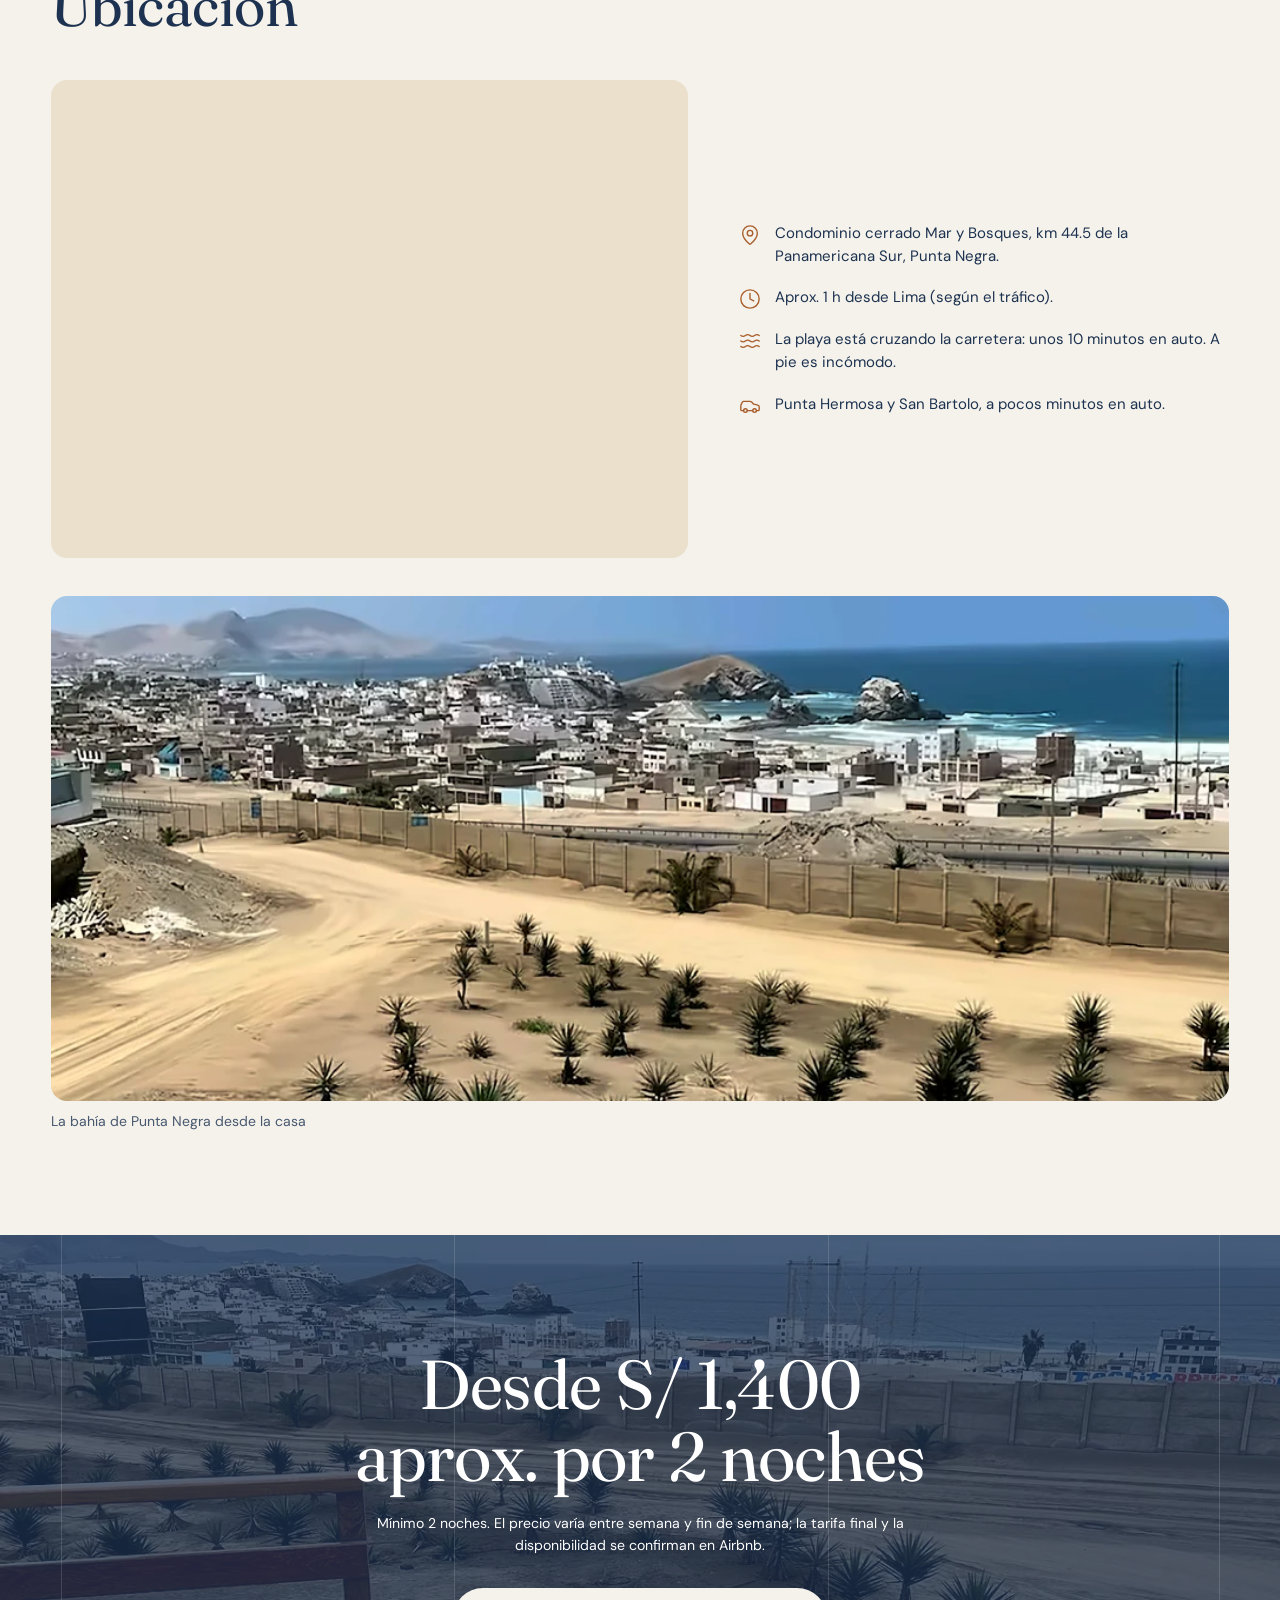
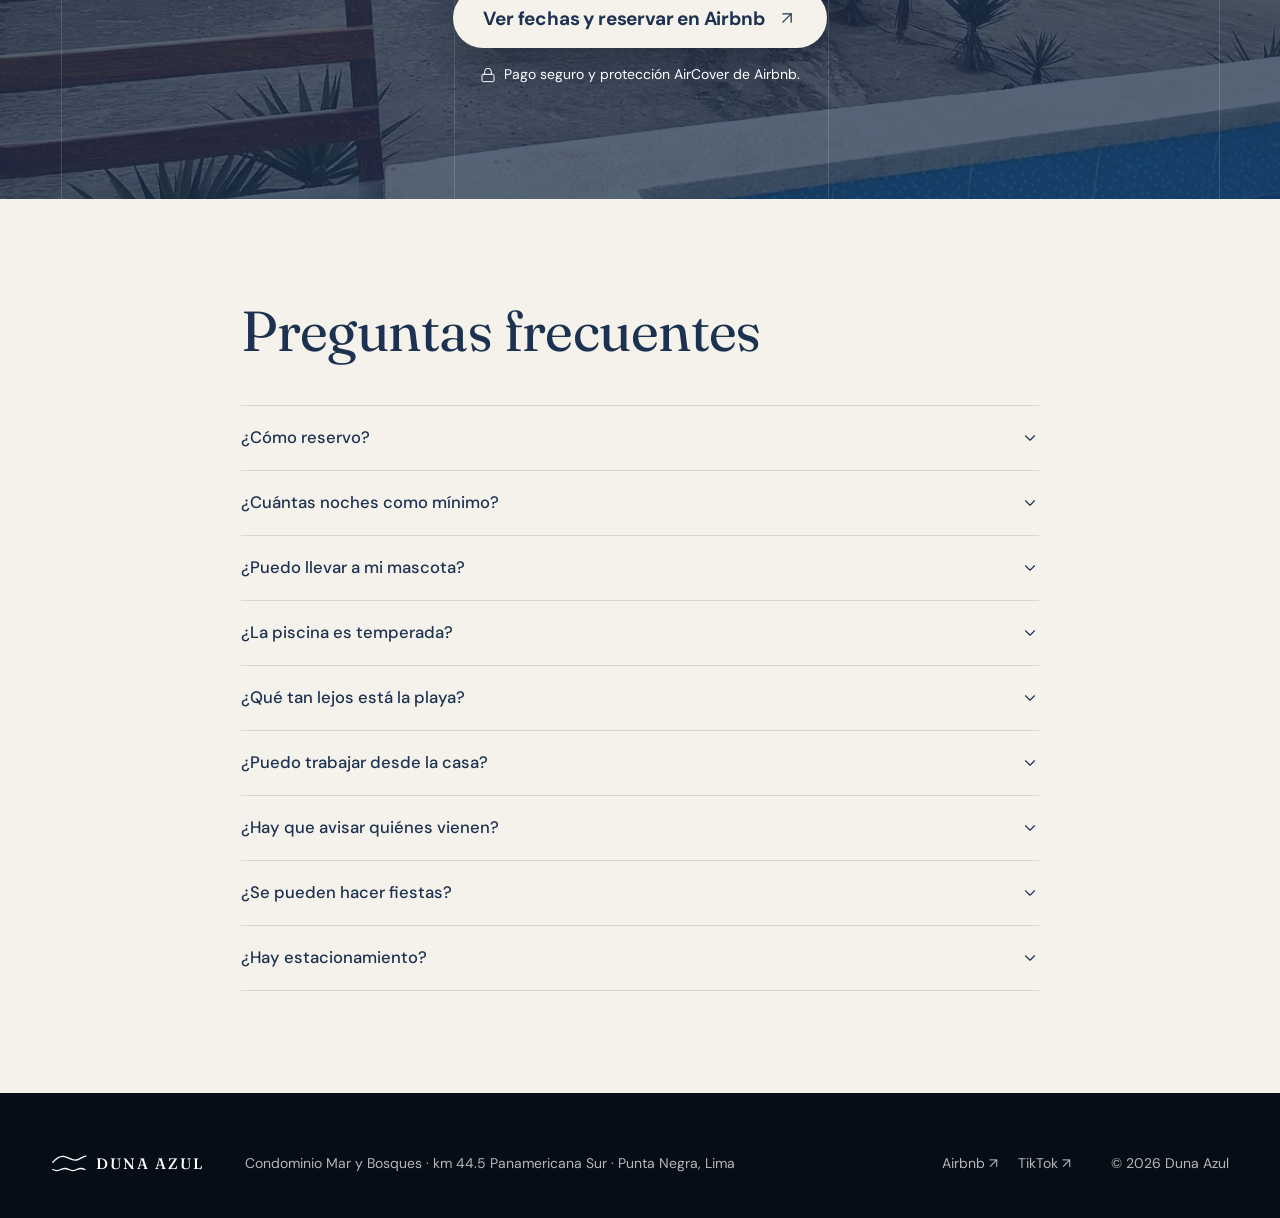
==== commit 4f0005af: "House tour: video del recorrido en la sección y en la tarjeta del hero Co-Authored-By: Claude Opus 5" ====
--- a/index.html
+++ b/index.html
@@ -219,7 +219,7 @@
   <div class="wrap">
     <header class="sec-head sec-head--light">
       <h2 class="h2" id="tourTitle" data-words data-step=".08" data-dur=".9" data-i18n="tour.title">Recorre la casa</h2>
-      <p class="sec-sub rv rv-up" style="--d:.3s" data-i18n="tour.sub">Un paseo de 60 segundos por cada rincón.</p>
+      <p class="sec-sub rv rv-up" style="--d:.3s" data-i18n="tour.sub">Un paseo de un minuto por cada rincón.</p>
     </header>
     <div class="player rv rv-up" style="--d:.4s" id="player">
       <!-- lo arma main.js según CONFIG.houseTour -->
--- a/css/styles.css
+++ b/css/styles.css
@@ -154,7 +154,7 @@
   font-size: 13px; font-weight: 700; letter-spacing: .02em; text-transform: uppercase; white-space: nowrap;
   transition: background-color .25s, color .25s;
 }
-.btn-reserve:hover { background: #fff; color: var(--azul-piscina); }
+.btn-reserve:hover { background: var(--blanco-cal); color: var(--azul-noche); }
 
 .burger {
   display: none; place-items: center; width: 44px; height: 44px; border-radius: 50%;
@@ -428,7 +428,7 @@
 .play {
   position: absolute; left: 50%; top: 50%; z-index: 2; transform: translate(-50%, -50%);
   display: grid; place-items: center; width: clamp(64px, 7vw, 96px); aspect-ratio: 1; border-radius: 50%;
-  background: var(--azul-piscina); color: #fff;
+  background: var(--blanco-cal); color: var(--azul-noche);
   box-shadow: 0 10px 40px rgba(7, 13, 23, .4);
   transition: transform .3s var(--ease);
 }
@@ -478,12 +478,25 @@
 .viewer > img, .viewer iframe { position: absolute; inset: 0; width: 100%; height: 100%; object-fit: cover; border: 0; }
 .viewer .shade { position: absolute; inset: 0; background: linear-gradient(180deg, rgba(7,13,23,.05), rgba(7,13,23,.45)); }
 .viewer .v-center { position: absolute; inset: 0; display: grid; place-items: center; z-index: 2; }
+/* Botón "Ver en 360°": cristal oscuro sobre la foto, el globo gira una vuelta al pasar/tocar */
 .btn-360 {
-  display: inline-flex; align-items: center; gap: 10px; height: 52px; padding: 0 24px; border-radius: 999px;
-  background: var(--azul-piscina); color: #fff; font-size: 18px; font-weight: 700;
-  box-shadow: 0 10px 40px rgba(7, 13, 23, .35);
-}
-.btn-360:hover { filter: brightness(1.07); }
+  display: inline-flex; align-items: center; gap: 12px; height: 54px; padding: 0 22px 0 9px; border-radius: 999px;
+  background: rgba(7, 13, 23, .4); -webkit-backdrop-filter: blur(14px) saturate(1.2); backdrop-filter: blur(14px) saturate(1.2);
+  border: 1px solid rgba(245, 242, 235, .55);
+  color: var(--blanco-cal); font-size: 17px; font-weight: 500; letter-spacing: .01em;
+  box-shadow: 0 12px 36px rgba(7, 13, 23, .28);
+  transition: background-color .35s var(--ease), color .35s var(--ease), border-color .35s var(--ease);
+}
+.btn-360 .ic-wrap {
+  display: grid; place-items: center; width: 36px; height: 36px; border-radius: 50%;
+  background: var(--blanco-cal); color: var(--azul-noche);
+  transition: background-color .35s var(--ease), color .35s var(--ease);
+}
+.btn-360 .ic { transition: transform .9s var(--ease); }
+.btn-360:hover, .btn-360:focus-visible { background: var(--blanco-cal); color: var(--azul-noche); border-color: var(--blanco-cal); }
+.btn-360:hover .ic-wrap, .btn-360:focus-visible .ic-wrap { background: var(--azul-noche); color: var(--blanco-cal); }
+.btn-360:hover .ic, .btn-360:focus-visible .ic { transform: rotate(360deg); }
+.btn-360:active { transform: scale(.98); }
 .viewer-desc { margin-top: 16px; max-width: 60ch; font-size: 16px; }
 .viewer-desc strong { font-weight: 700; }
 @media (max-width: 860px) { .viewer { aspect-ratio: 4 / 5; } }
@@ -741,12 +754,12 @@
 .btn-main {
   display: inline-flex; align-items: center; gap: 12px; margin-top: 32px;
   min-height: 60px; padding: 14px 30px; border-radius: 999px;
-  background: var(--azul-piscina); color: #fff;
+  background: var(--blanco-cal); color: var(--azul-noche);
   font-size: 19px; font-weight: 700; letter-spacing: -.01em;
-  box-shadow: 0 14px 40px rgba(30, 143, 203, .35);
-  transition: transform .3s var(--ease), box-shadow .3s, filter .3s;
-}
-.btn-main:hover { transform: translateY(-2px); filter: brightness(1.06); box-shadow: 0 18px 50px rgba(30, 143, 203, .45); }
+  box-shadow: 0 14px 40px rgba(7, 13, 23, .35);
+  transition: transform .3s var(--ease), box-shadow .3s, background-color .3s;
+}
+.btn-main:hover { transform: translateY(-2px); background: #fff; box-shadow: 0 18px 50px rgba(7, 13, 23, .45); }
 .price-trust { display: flex; align-items: center; gap: 8px; margin-top: 16px; font-size: 14px; opacity: .85; }
 
 /* =========================================================
@@ -792,8 +805,12 @@
   .mcta p { font-size: 15px; font-weight: 500; line-height: 1.2; }
   .mcta-btn {
     display: inline-flex; align-items: center; height: 48px; padding: 0 24px; border-radius: 999px;
-    background: var(--azul-piscina); color: #fff; font-size: 18px; font-weight: 700;
+    background: var(--azul-noche); color: var(--blanco-cal); font-size: 18px; font-weight: 700;
   }
+  /* Botón 360 más compacto en celular */
+  .btn-360 { height: 44px; gap: 10px; padding: 0 18px 0 6px; font-size: 15px; }
+  .btn-360 .ic-wrap { width: 32px; height: 32px; }
+  .btn-360 .ic { width: 17px; height: 17px; }
 }
 
 /* =========================================================
@@ -804,4 +821,5 @@
   *, *::before, *::after { animation: none !important; transition: none !important; }
   .js .w, .js .rv { opacity: 1 !important; transform: none !important; filter: none !important; }
   .hero-media { transform: none !important; }
-}
+  .btn-360 .ic { transform: none !important; }
+}
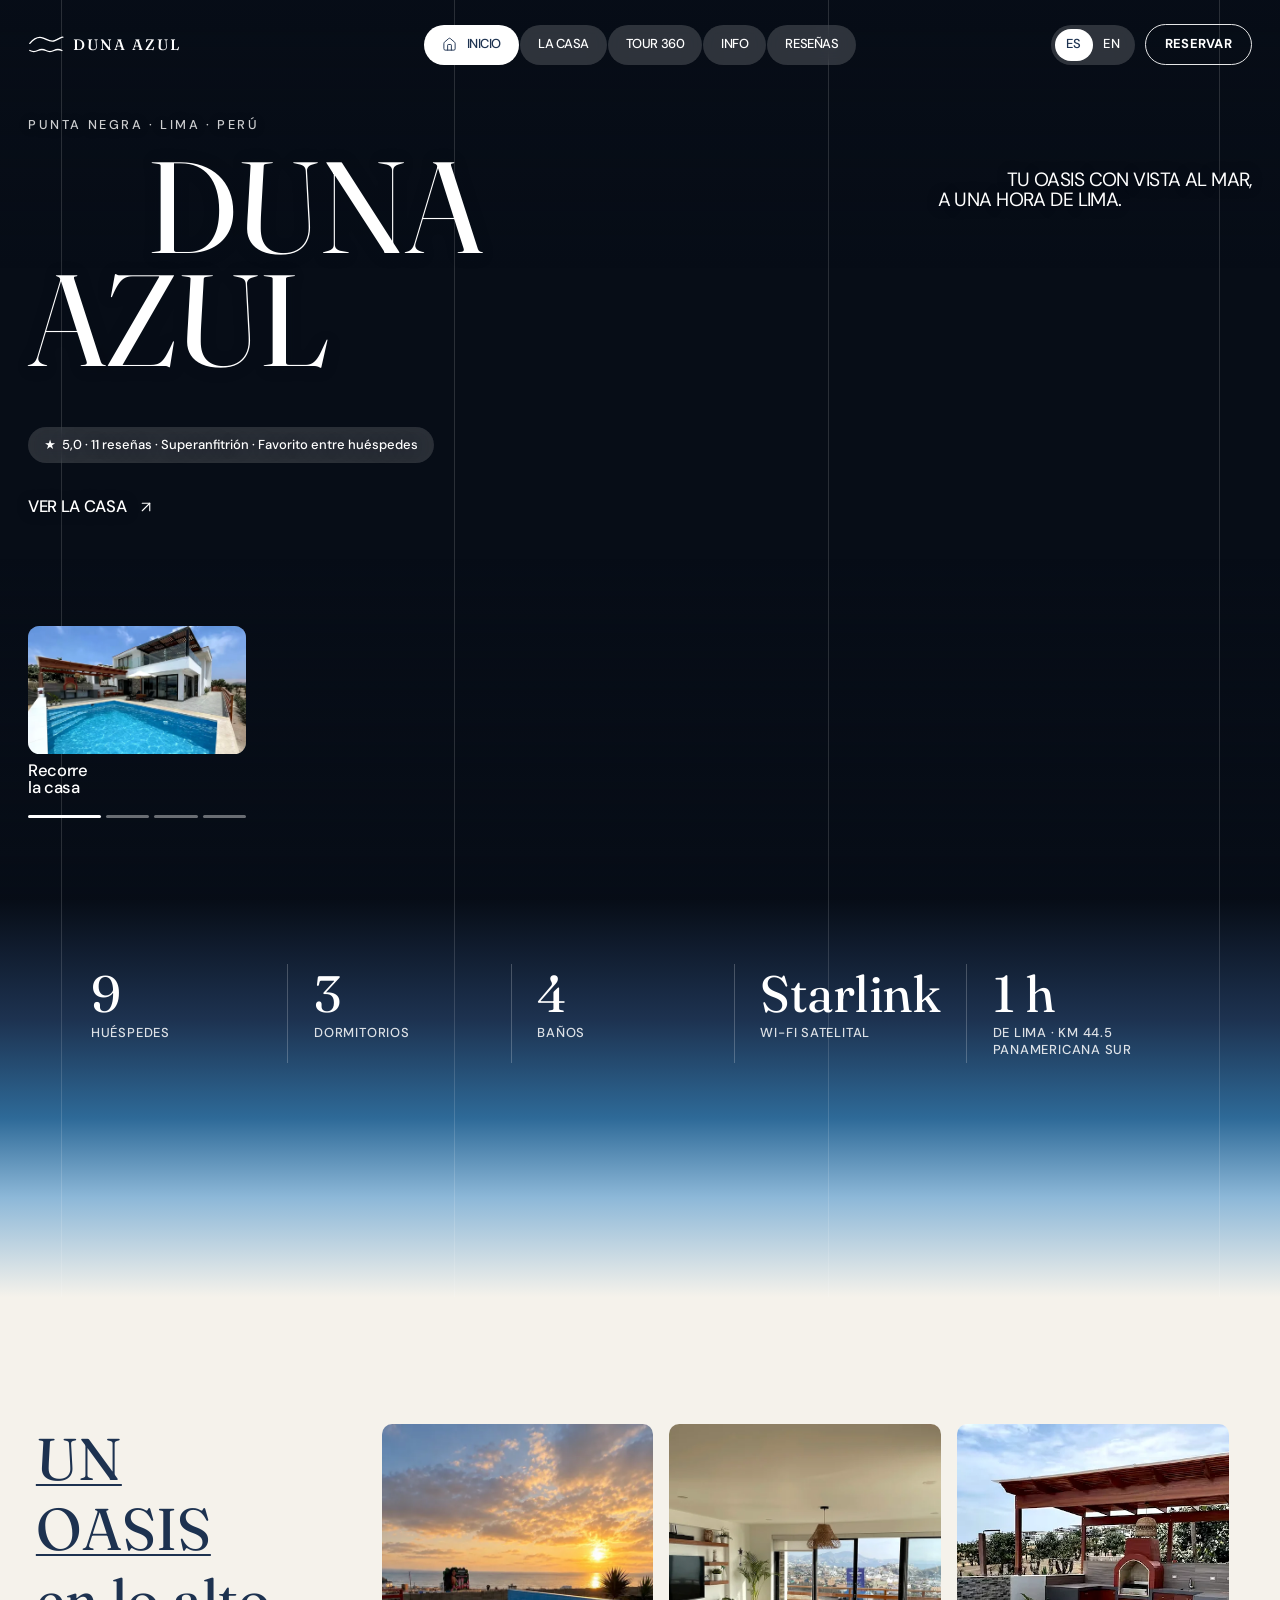
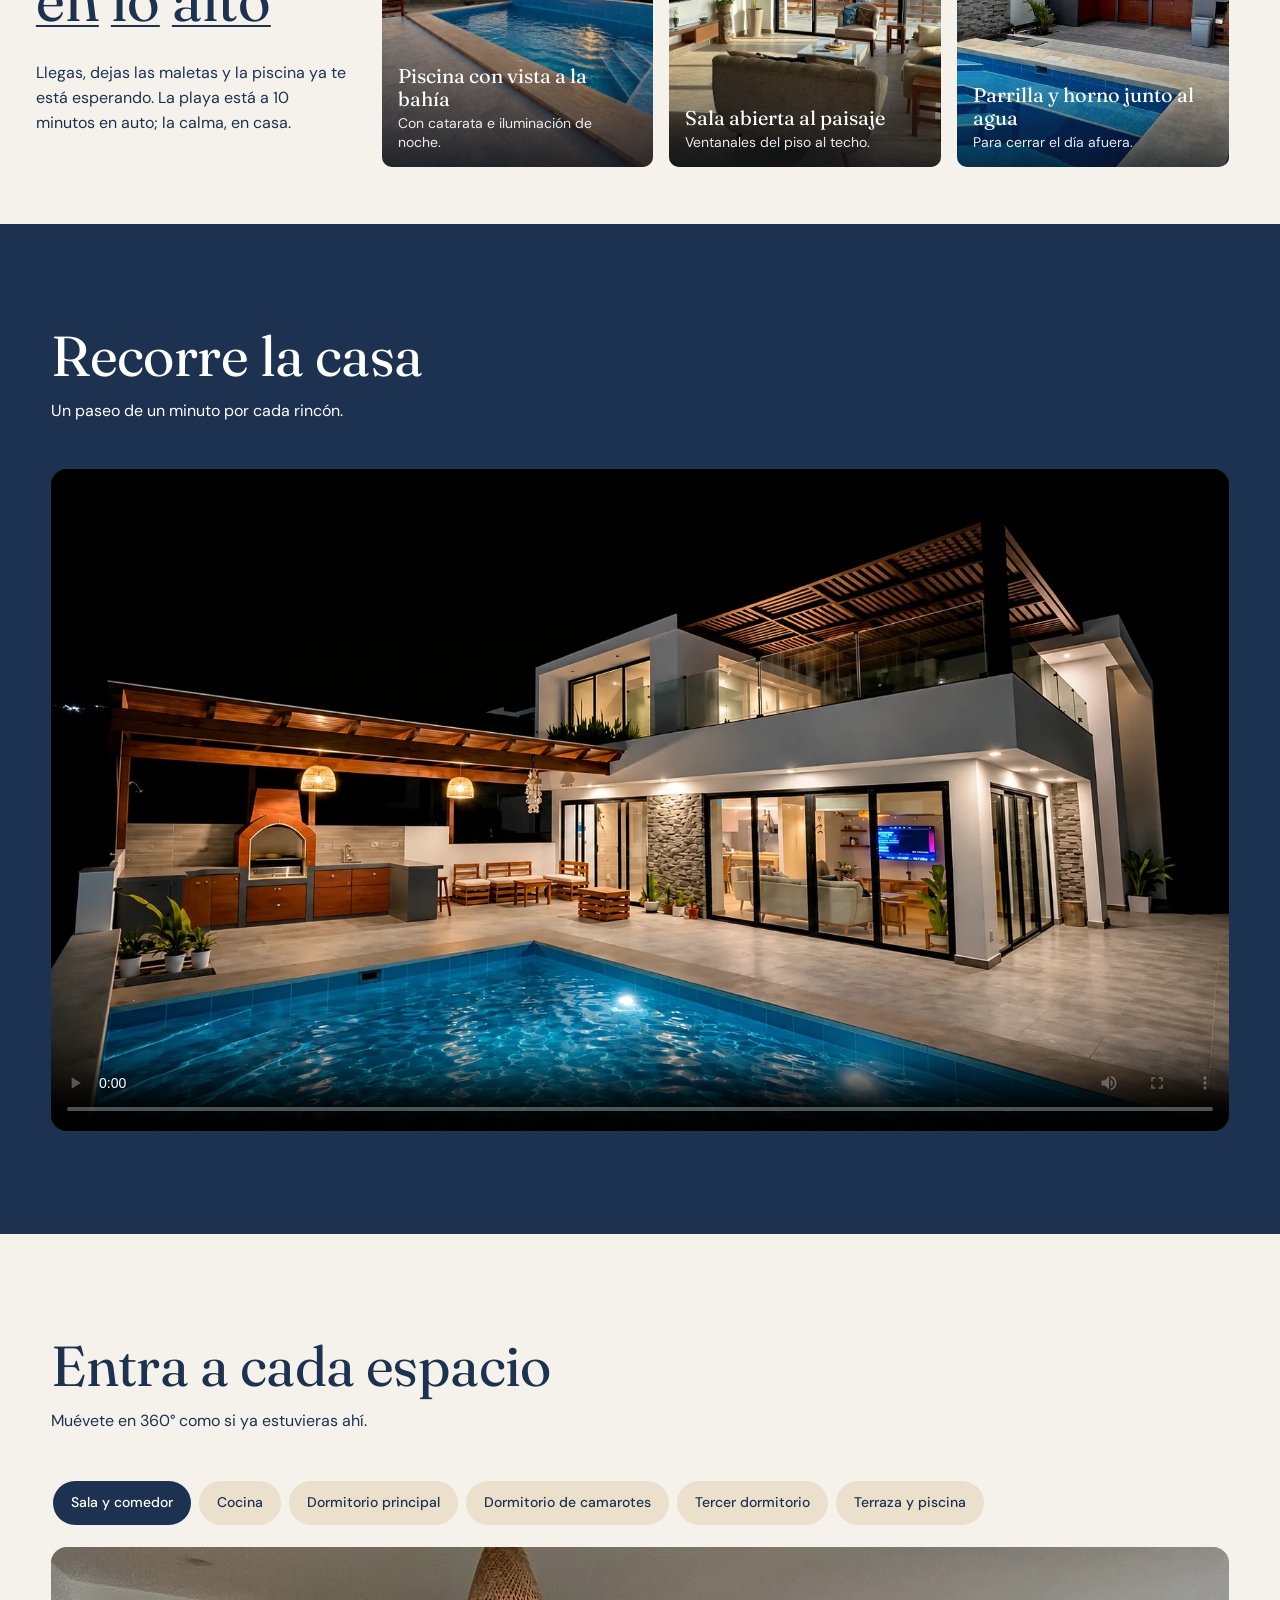
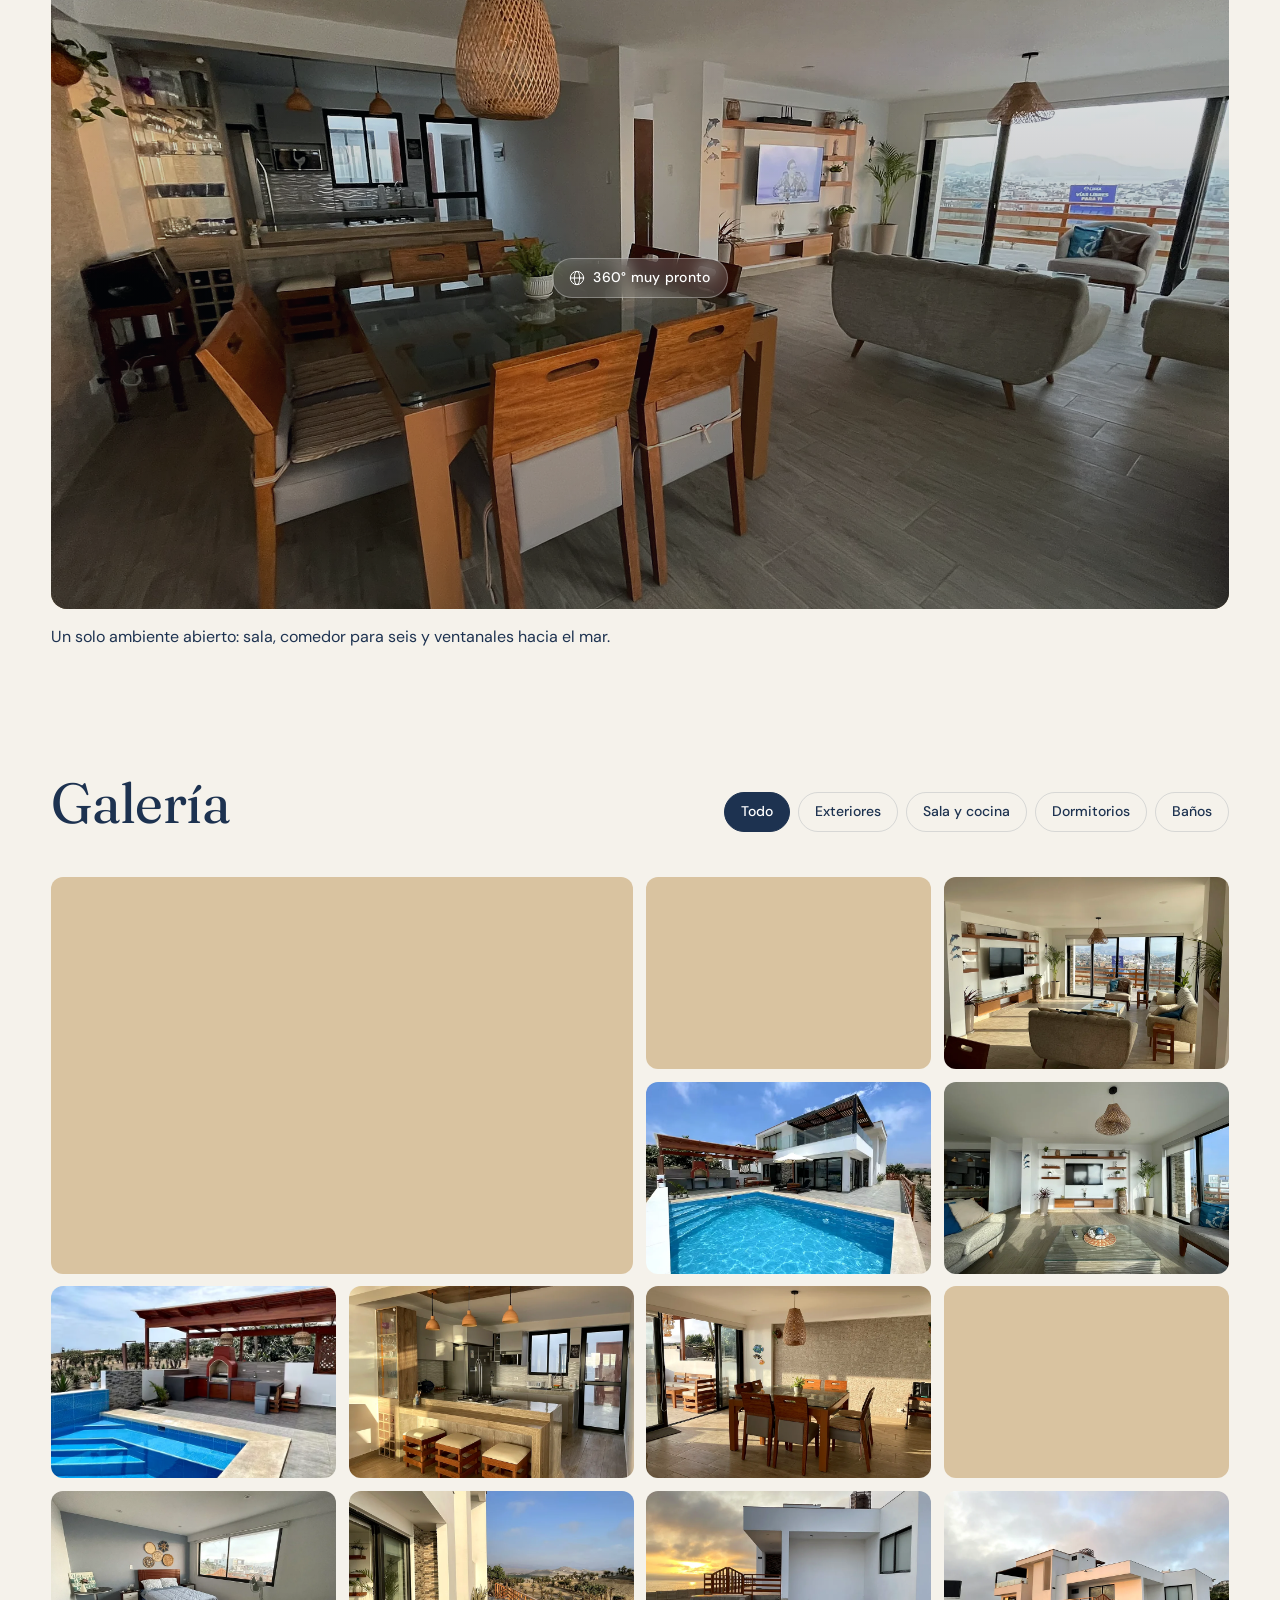
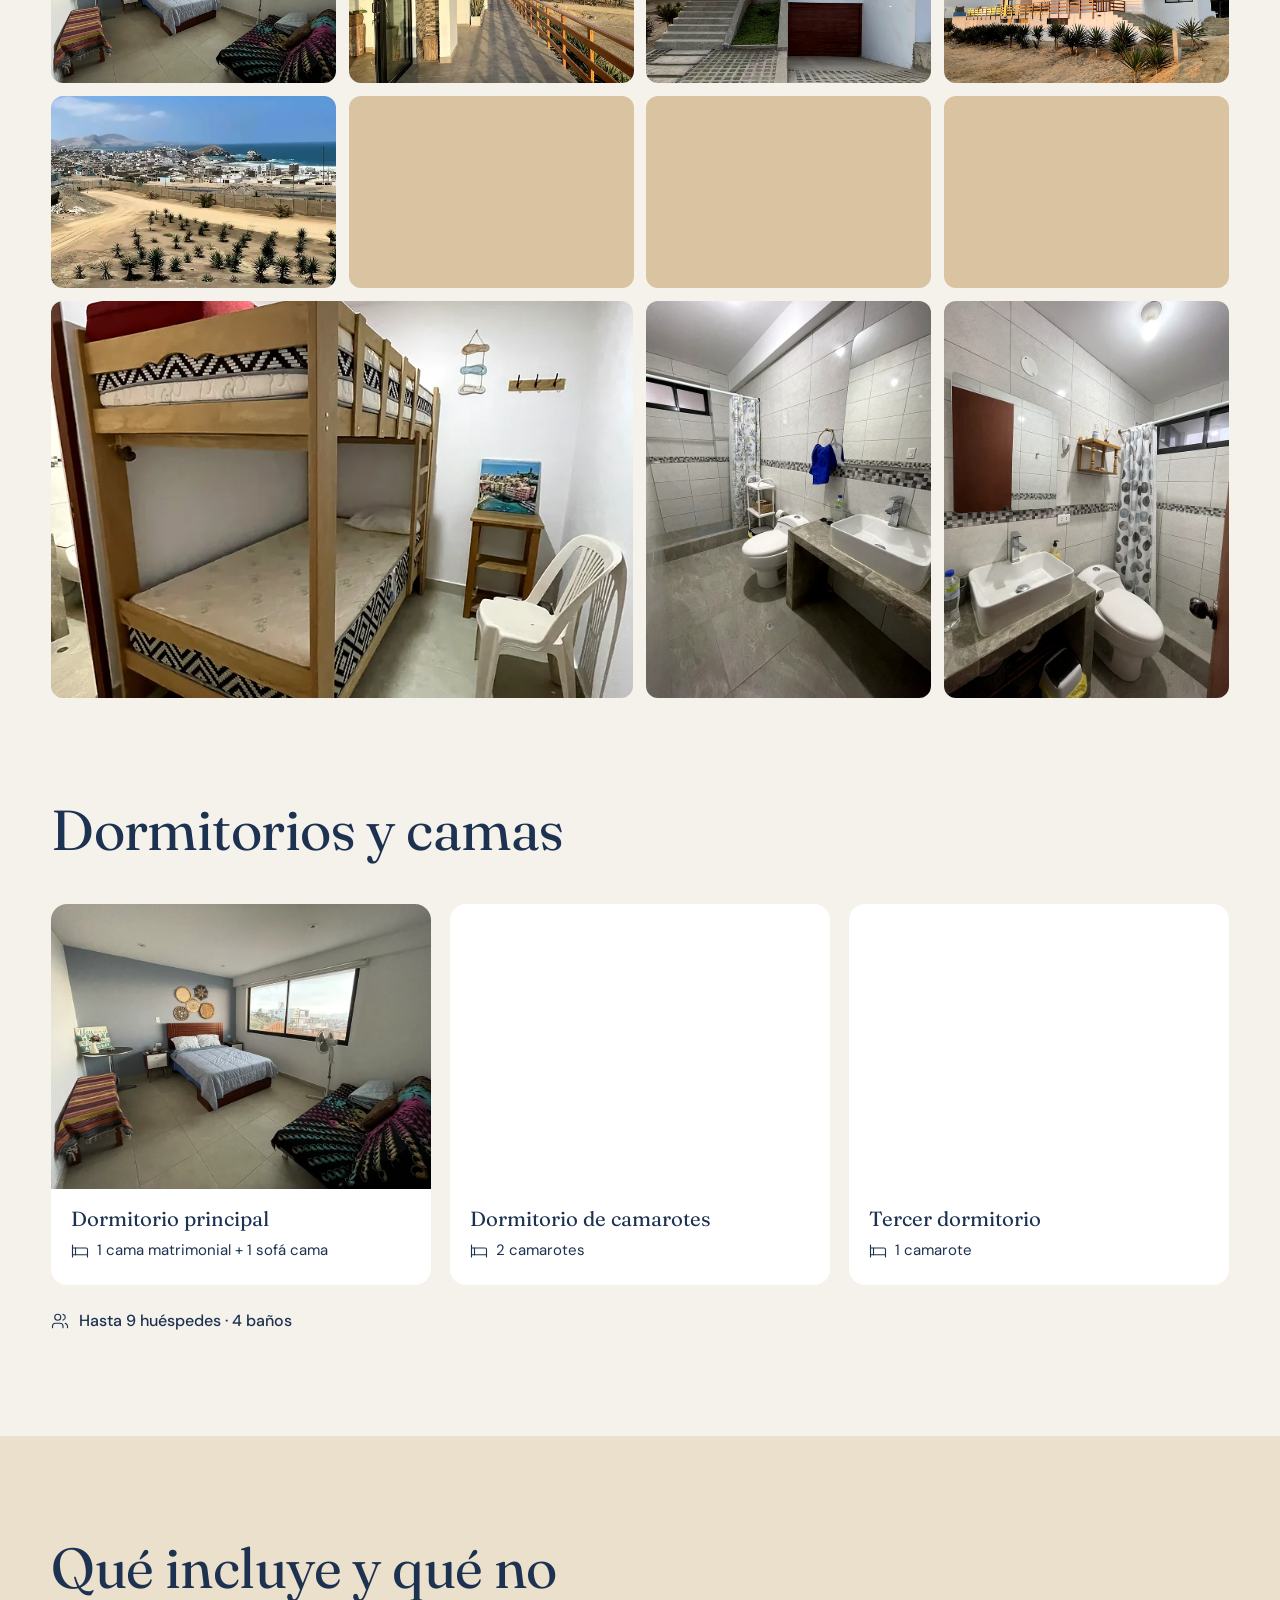
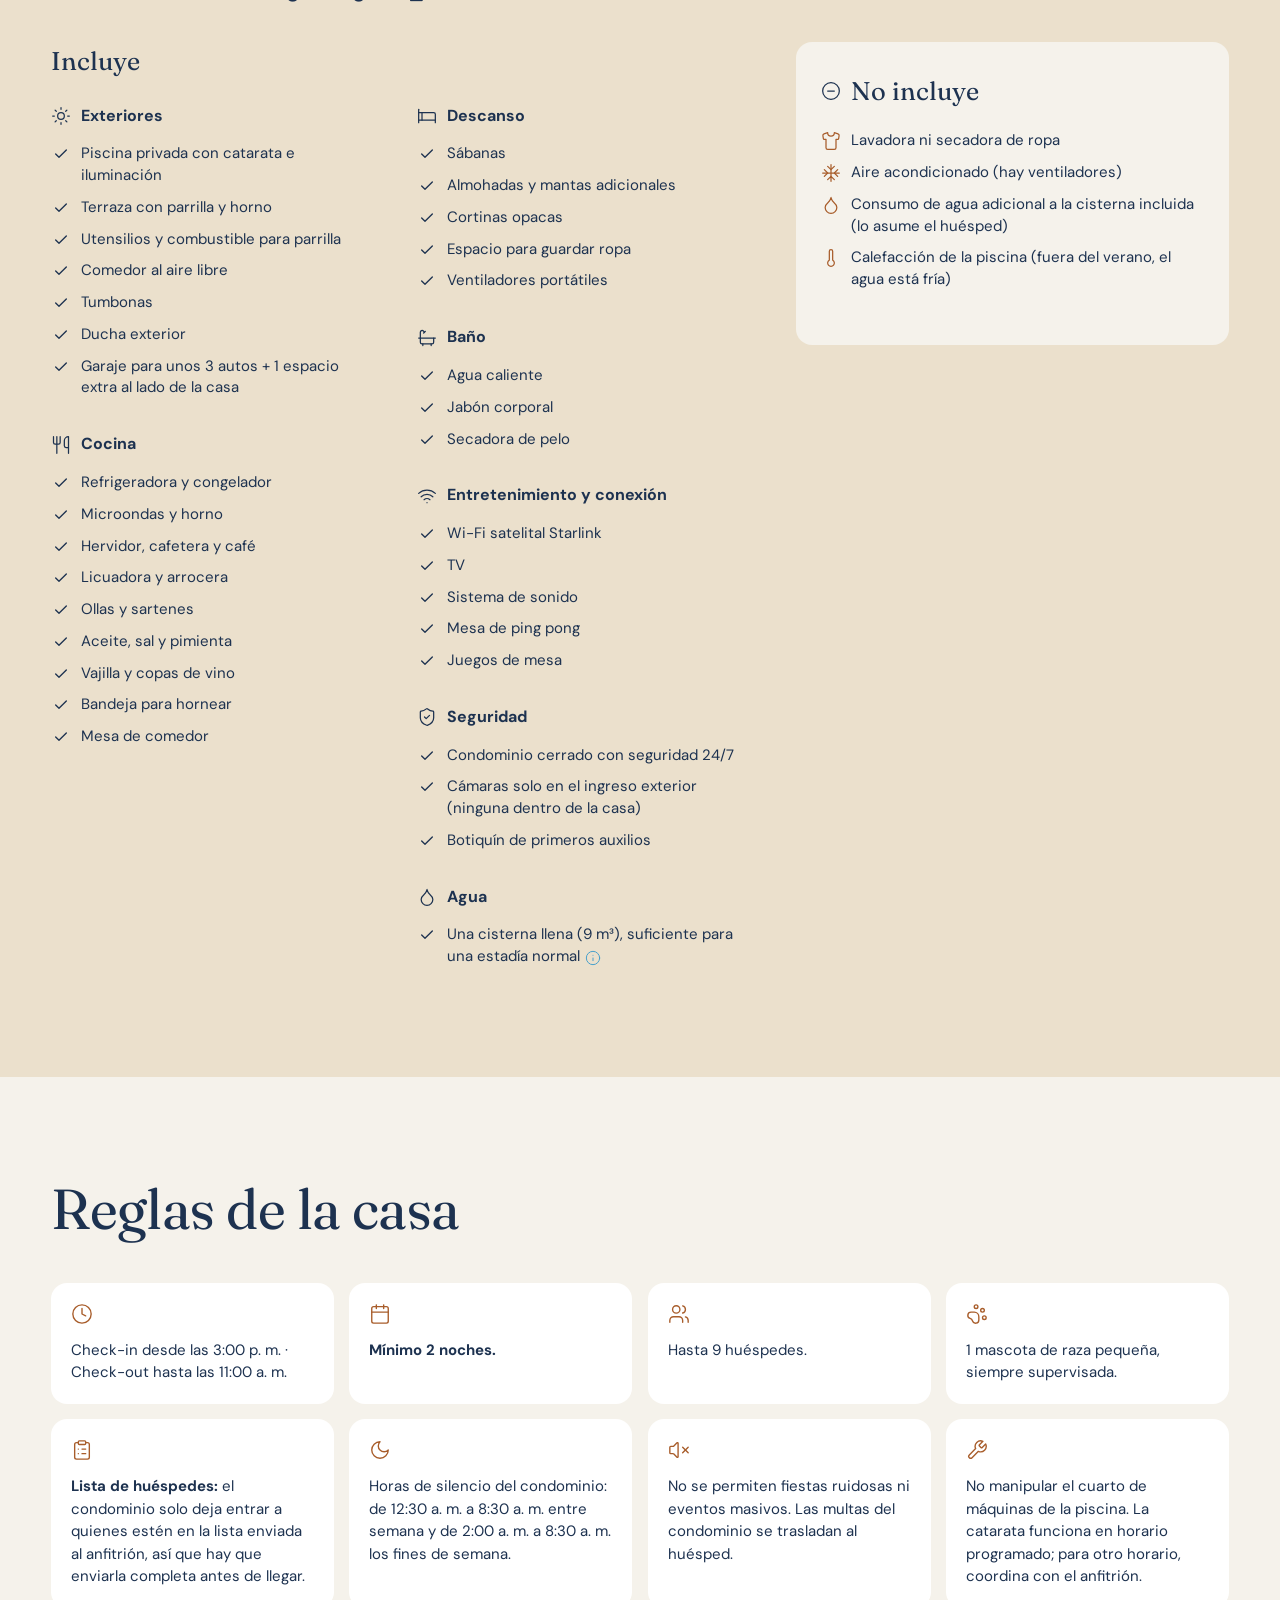
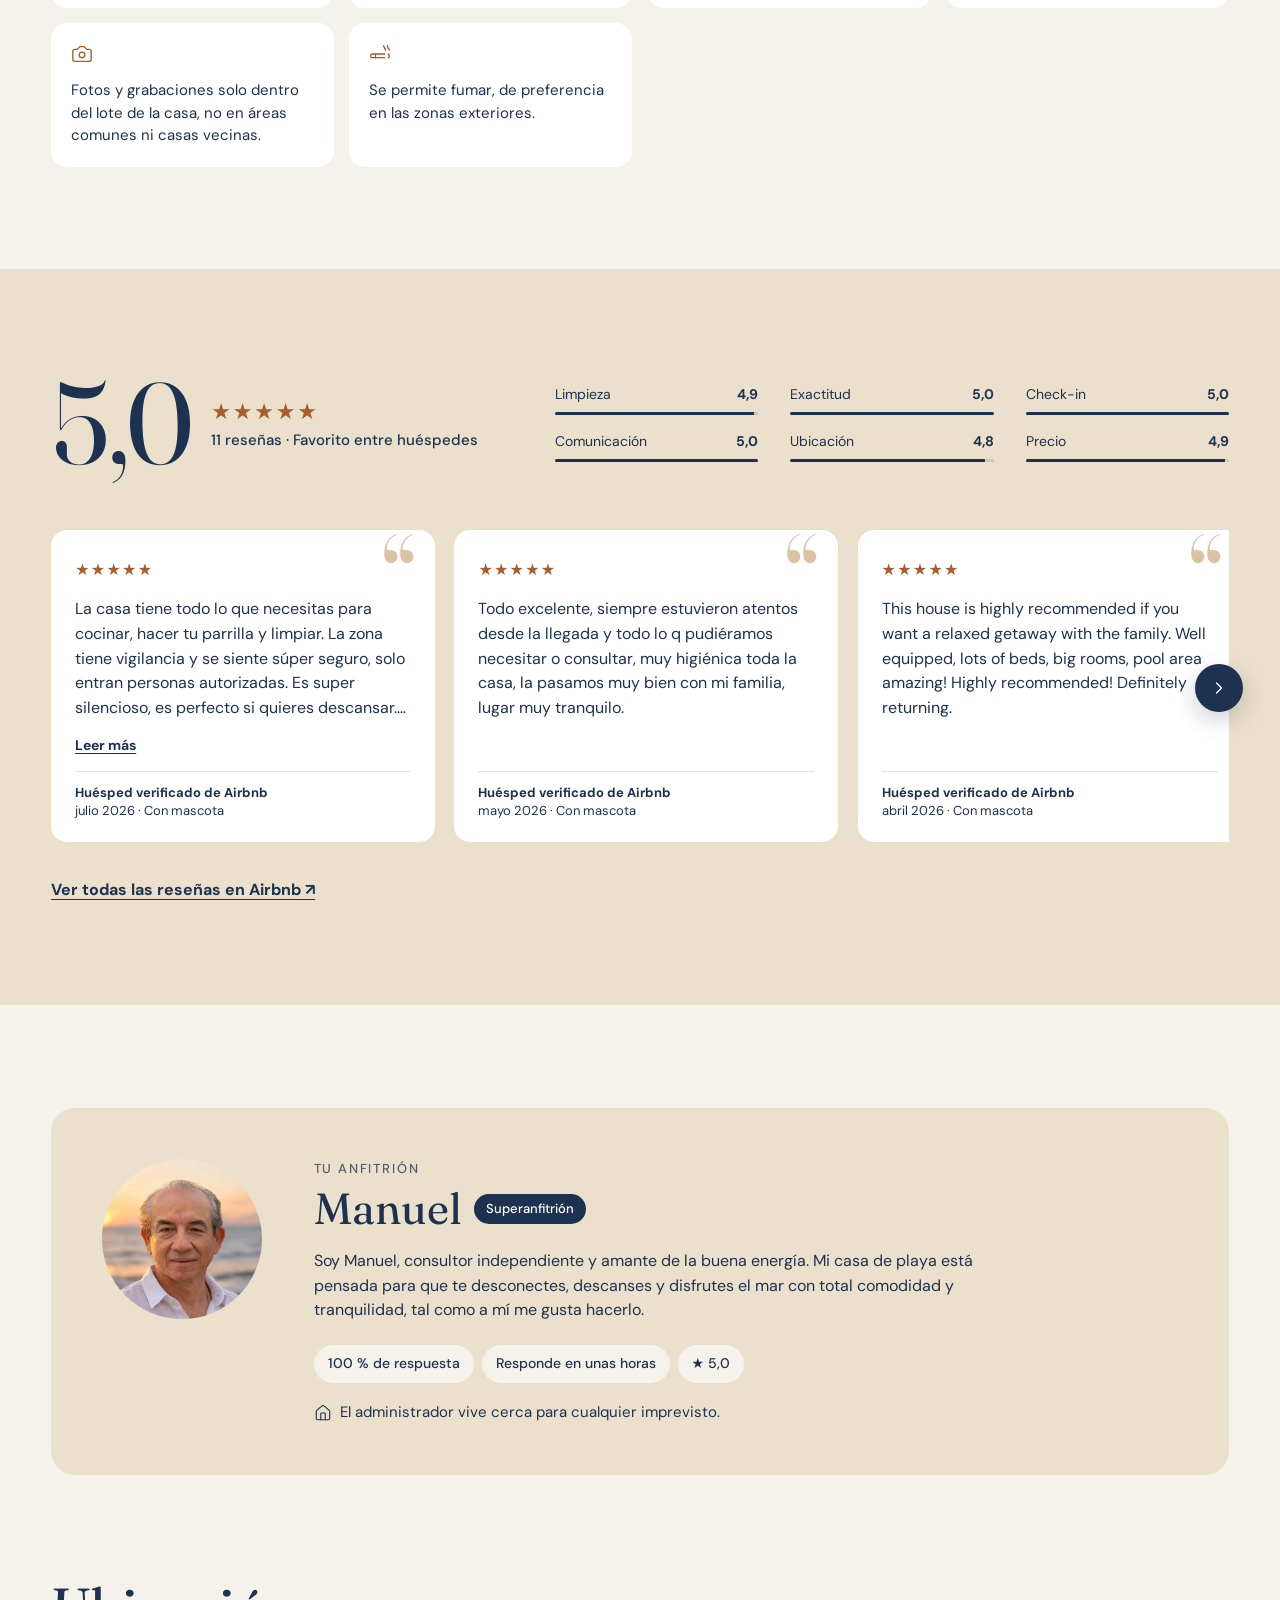
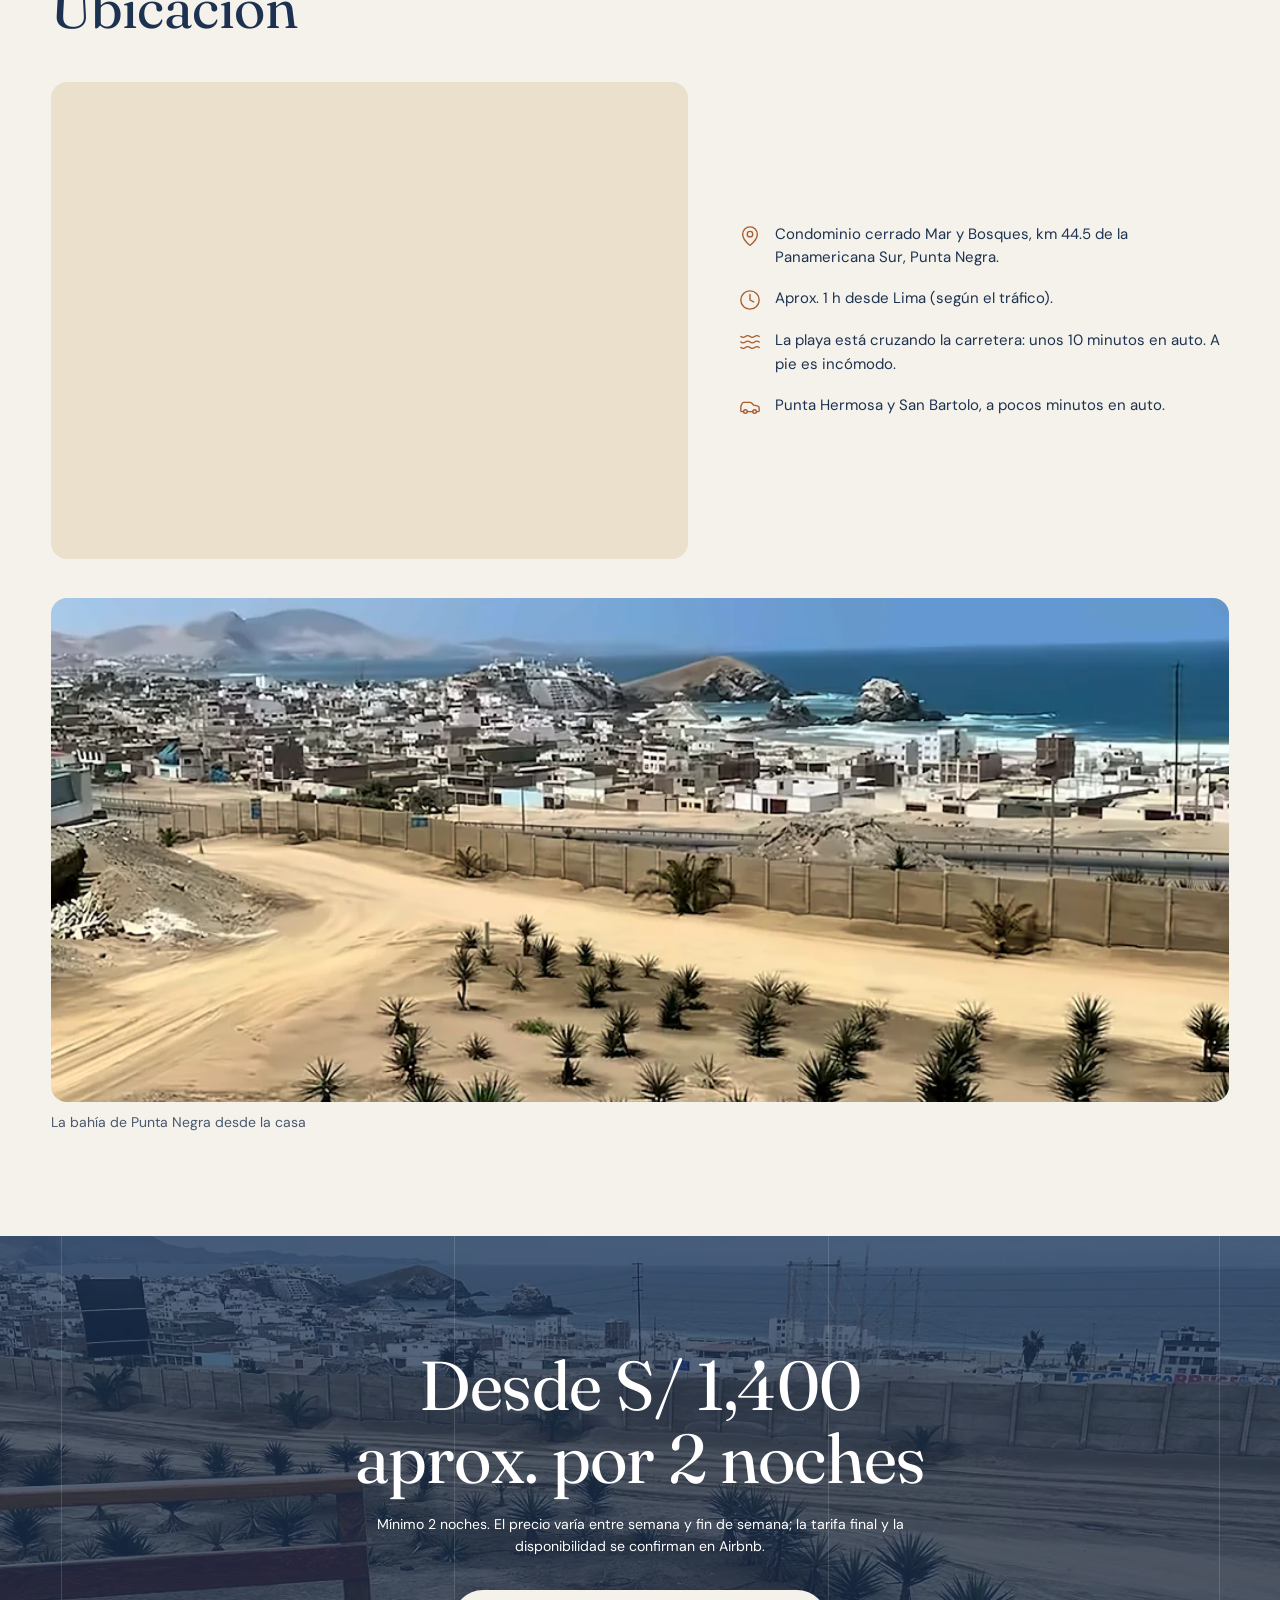
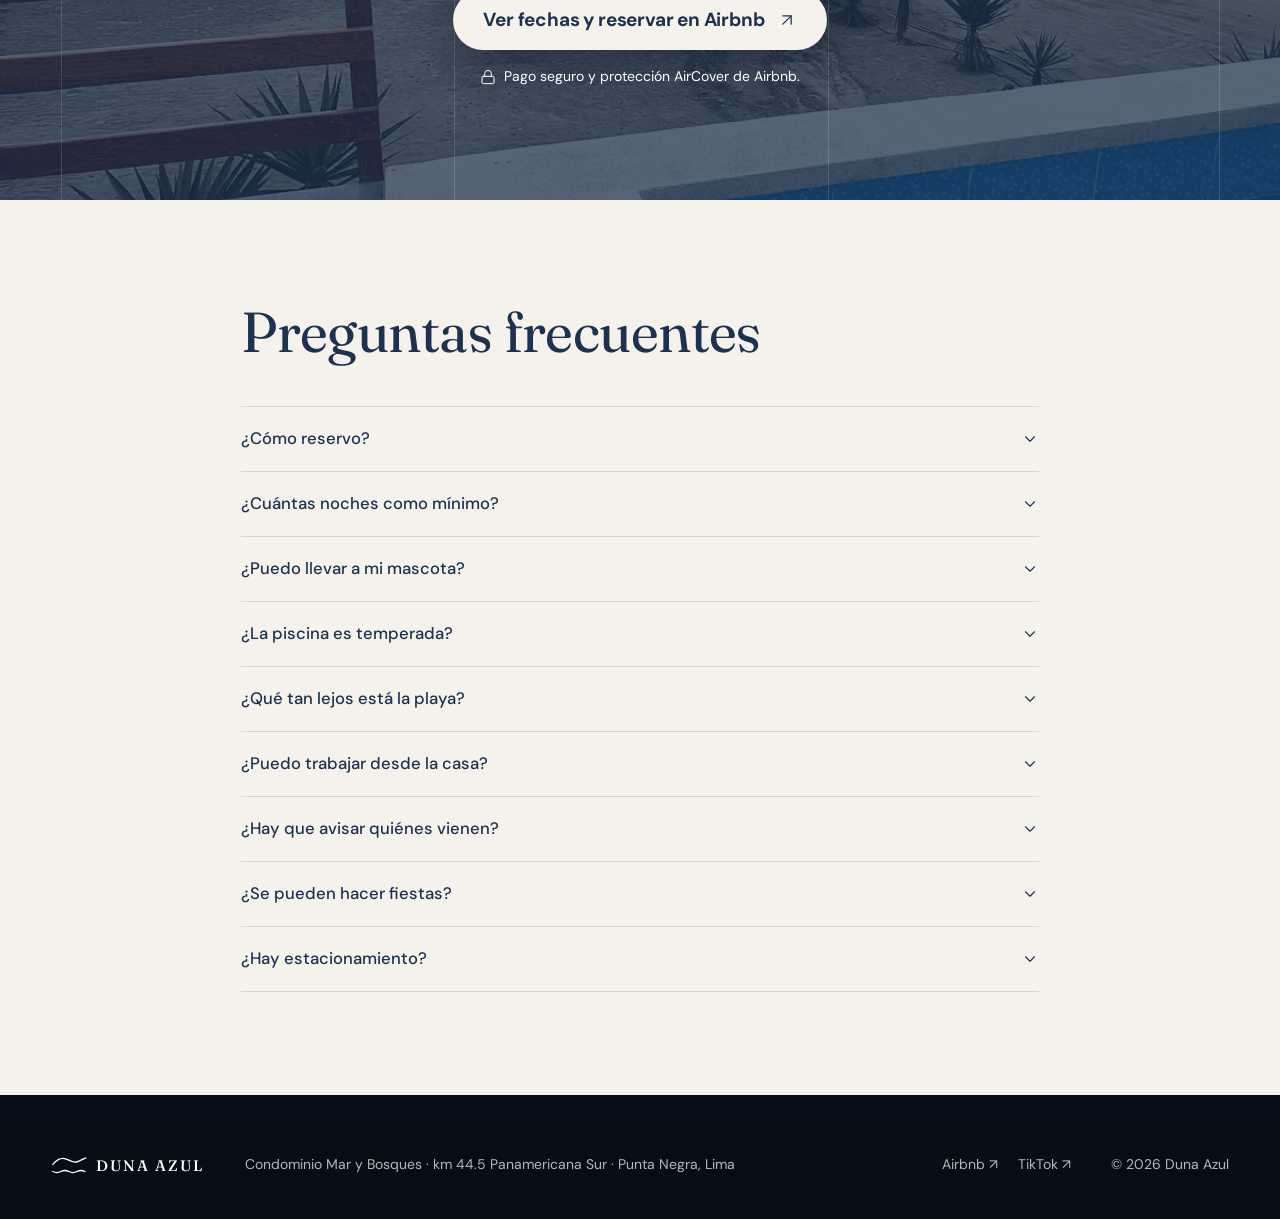
==== commit f048f0f8: "Qué incluye: botón (i) con consumo promedio de agua por persona Co-Authored-By: Claude Opus 5.5 <nor" ====
--- a/index.html
+++ b/index.html
@@ -58,6 +58,7 @@
     <symbol id="i-bath" viewBox="0 0 24 24"><path d="M10 4 8 6"/><path d="M17 19v2"/><path d="M2 12h20"/><path d="M7 19v2"/><path d="M9 5 7.62 3.62A2.12 2.12 0 0 0 4 5v12a2 2 0 0 0 2 2h12a2 2 0 0 0 2-2v-5"/></symbol>
     <symbol id="i-tv" viewBox="0 0 24 24"><rect width="20" height="15" x="2" y="7" rx="2"/><path d="m17 2-5 5-5-5"/></symbol>
     <symbol id="i-shield" viewBox="0 0 24 24"><path d="M20 13c0 5-3.5 7.5-7.66 8.95a1 1 0 0 1-.67-.01C7.5 20.5 4 18 4 13V6a1 1 0 0 1 1-1c2 0 4.5-1.2 6.24-2.72a1.17 1.17 0 0 1 1.52 0C14.51 3.81 17 5 19 5a1 1 0 0 1 1 1z"/><path d="m9 12 2 2 4-4"/></symbol>
+    <symbol id="i-info" viewBox="0 0 24 24"><circle cx="12" cy="12" r="10"/><path d="M12 16v-4"/><path d="M12 8h.01"/></symbol>
     <symbol id="i-drop" viewBox="0 0 24 24"><path d="M12 22a7 7 0 0 0 7-7c0-2-1-3.9-3-5.5s-3.5-4-4-6.5c-.5 2.5-2 4.9-4 6.5C6 11.1 5 13 5 15a7 7 0 0 0 7 7z"/></symbol>
     <symbol id="i-check" viewBox="0 0 24 24"><path d="M20 6 9 17l-5-5"/></symbol>
     <symbol id="i-minus" viewBox="0 0 24 24"><circle cx="12" cy="12" r="10"/><path d="M8 12h8"/></symbol>
@@ -371,7 +372,7 @@
         <details class="acc inc-group" open>
           <summary><svg class="ic" width="20" height="20" aria-hidden="true"><use href="#i-drop"/></svg><span data-i18n="inc.g7">Agua</span><svg class="ic chev" width="18" height="18" aria-hidden="true"><use href="#i-down"/></svg></summary>
           <ul class="ticks">
-            <li data-i18n="inc.g7.1">Una cisterna llena (9 m³), suficiente para una estadía normal</li>
+            <li class="has-tip"><span data-i18n="inc.g7.1">Una cisterna llena (9 m³), suficiente para una estadía normal</span><button type="button" class="tip-btn" aria-expanded="false" aria-controls="tipWater" aria-label="Más información sobre el consumo de agua" data-i18n-aria="inc.g7.tipAria"><svg class="ic" width="16" height="16" aria-hidden="true"><use href="#i-info"/></svg></button><p class="tip" id="tipWater" hidden data-i18n="inc.g7.tip">Como referencia, una persona consume en promedio entre <strong>150 y 200 litros de agua al día</strong>.</p></li>
           </ul>
         </details>
       </div>
--- a/css/styles.css
+++ b/css/styles.css
@@ -523,6 +523,7 @@
 .gal-grid li { min-width: 0; }
 .gal-grid li.big { grid-column: span 2; grid-row: span 2; }
 .gal-grid li.tall { grid-row: span 2; }
+.gal-grid.is-filtered li.big, .gal-grid.is-filtered li.tall { grid-column: auto; grid-row: auto; }
 .gal-item {
   position: relative; display: block; width: 100%; height: 100%;
   border-radius: 12px; overflow: hidden; background: var(--arena);
@@ -605,6 +606,22 @@
   -webkit-mask: url("data:image/svg+xml,%3Csvg xmlns='http://www.w3.org/2000/svg' viewBox='0 0 24 24' fill='none' stroke='%23000' stroke-width='2' stroke-linecap='round' stroke-linejoin='round'%3E%3Cpath d='M20 6 9 17l-5-5'/%3E%3C/svg%3E") center / contain no-repeat;
           mask: url("data:image/svg+xml,%3Csvg xmlns='http://www.w3.org/2000/svg' viewBox='0 0 24 24' fill='none' stroke='%23000' stroke-width='2' stroke-linecap='round' stroke-linejoin='round'%3E%3Cpath d='M20 6 9 17l-5-5'/%3E%3C/svg%3E") center / contain no-repeat;
 }
+.ticks li.has-tip { display: block; }
+.tip-btn {
+  display: inline-grid; place-items: center; flex: none;
+  width: 22px; height: 22px; margin-left: 2px; vertical-align: -5px; border-radius: 50%;
+  color: var(--azul-piscina); opacity: .8; transition: opacity .2s, background-color .2s;
+  position: relative;
+}
+.tip-btn::after { content: ""; position: absolute; inset: -11px; } /* área táctil de 44px */
+.tip-btn:hover, .tip-btn[aria-expanded="true"] { opacity: 1; background: rgba(30, 143, 203, .12); }
+.tip {
+  margin-top: 8px; padding: 10px 14px; border-radius: 10px;
+  background: var(--blanco-cal); border: 1px solid var(--linea);
+  font-size: 14px; line-height: 1.45; color: var(--azul-noche);
+  animation: tipIn .25s var(--ease) both;
+}
+@keyframes tipIn { from { opacity: 0; transform: translateY(-4px); } }
 .inc-col--no { background: var(--blanco-cal); border-radius: 16px; padding: clamp(18px, 2vw, 28px); }
 .inc-no summary { font-family: var(--serif); font-weight: 400; font-size: clamp(24px, 2vw, 32px); padding-bottom: 14px; }
 .nolist li .ic { color: var(--teca); margin-top: 1px; }
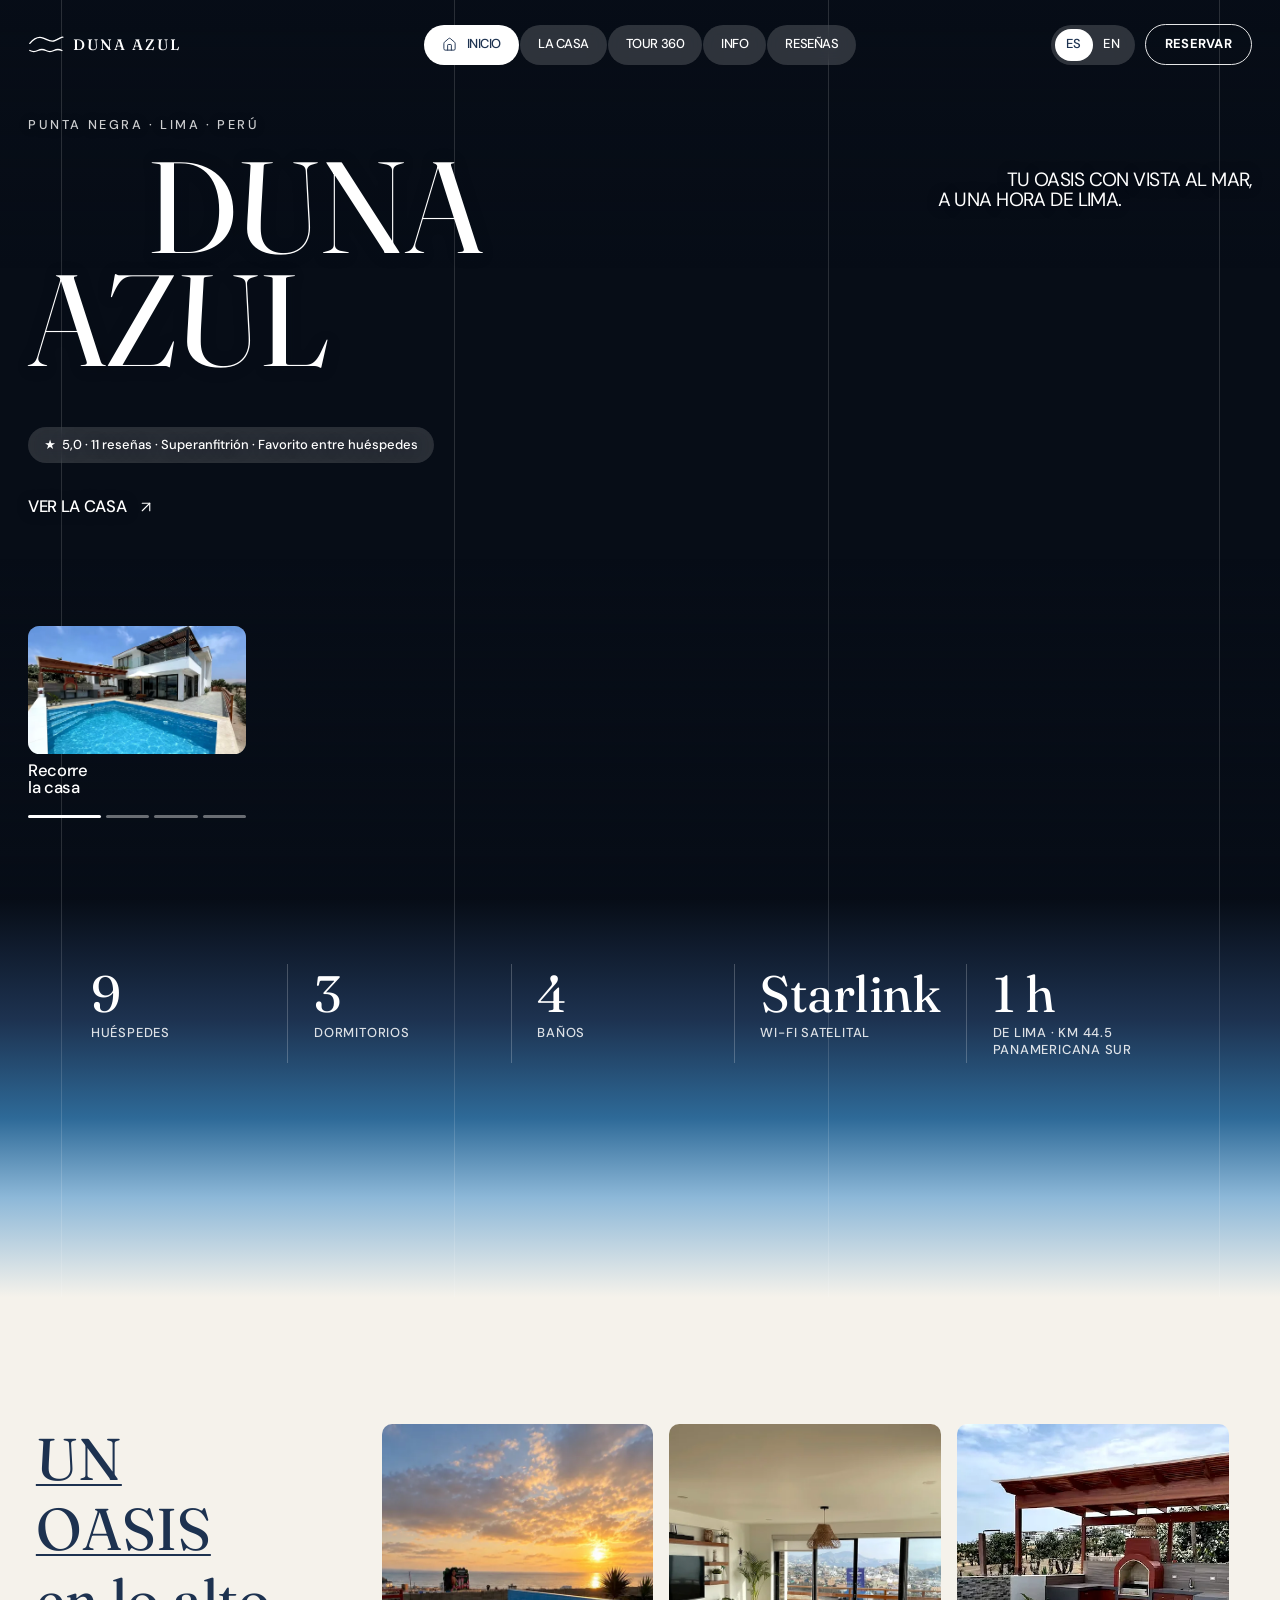
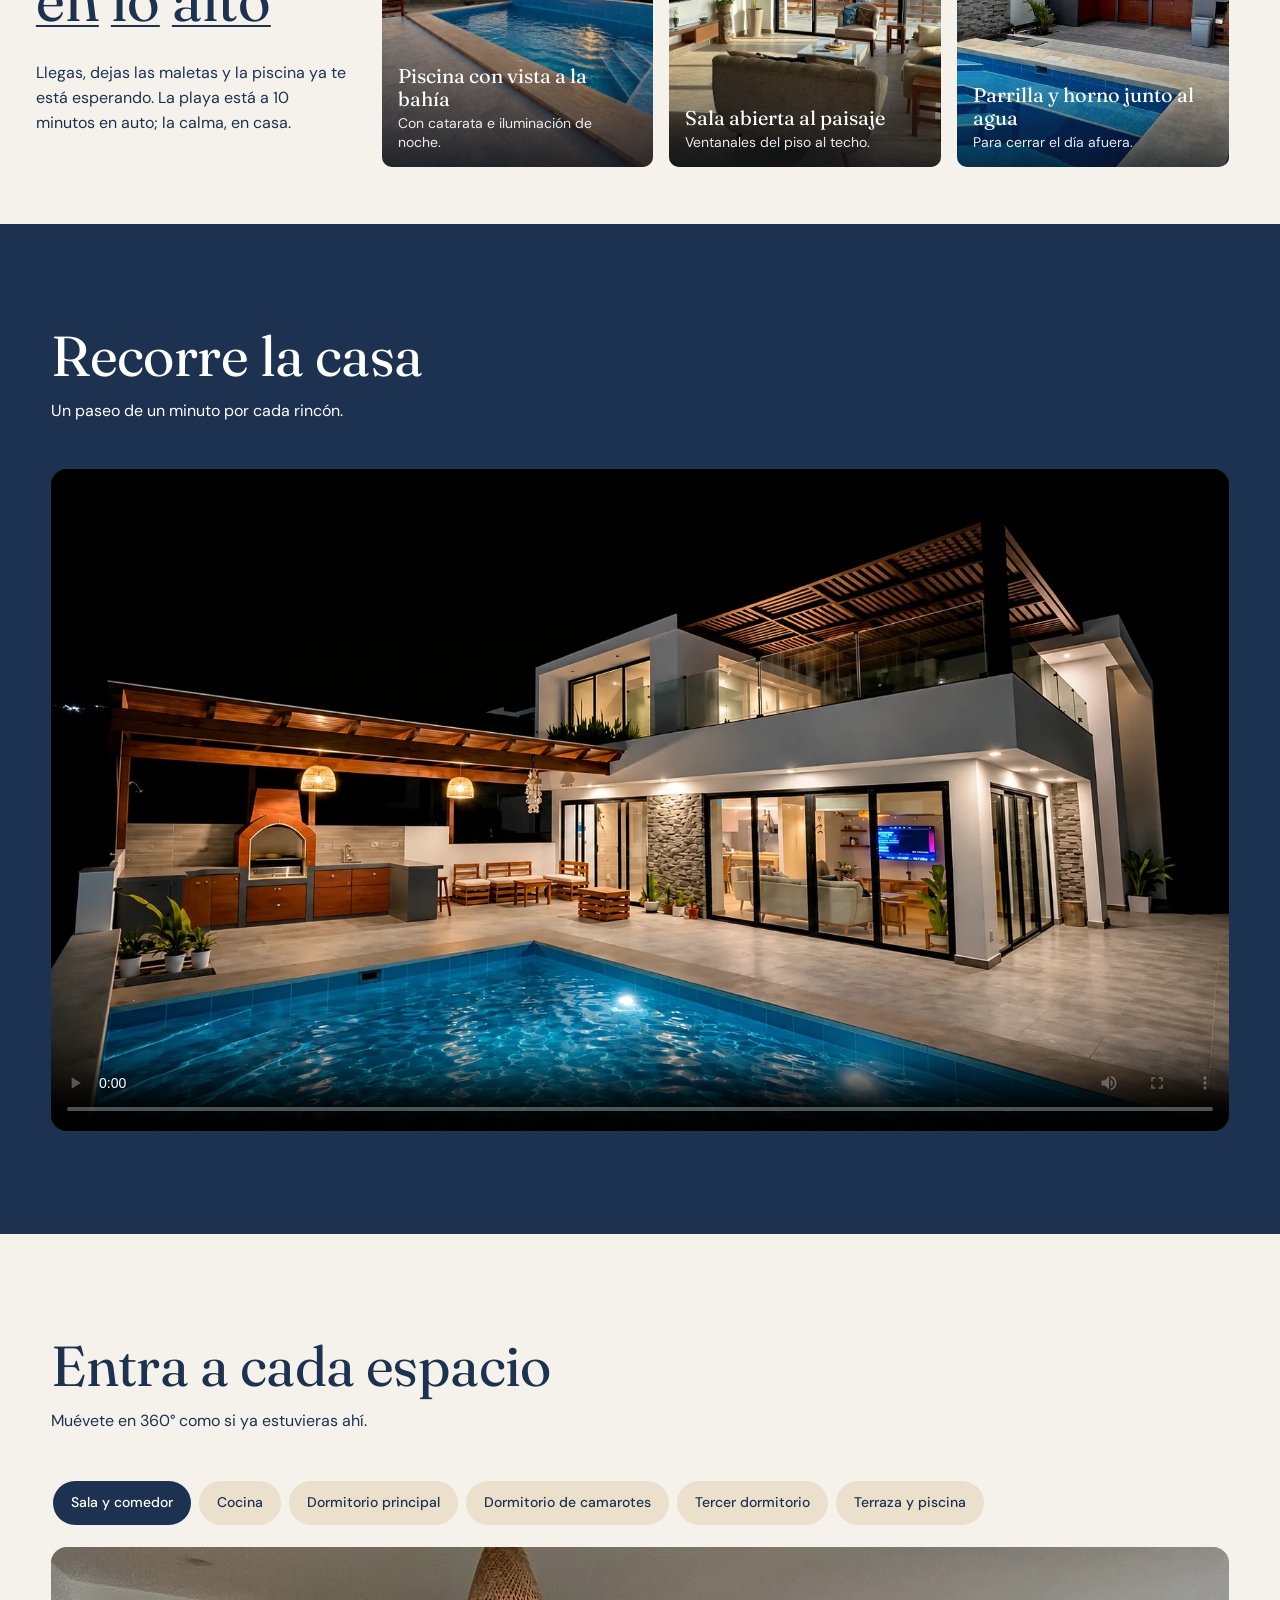
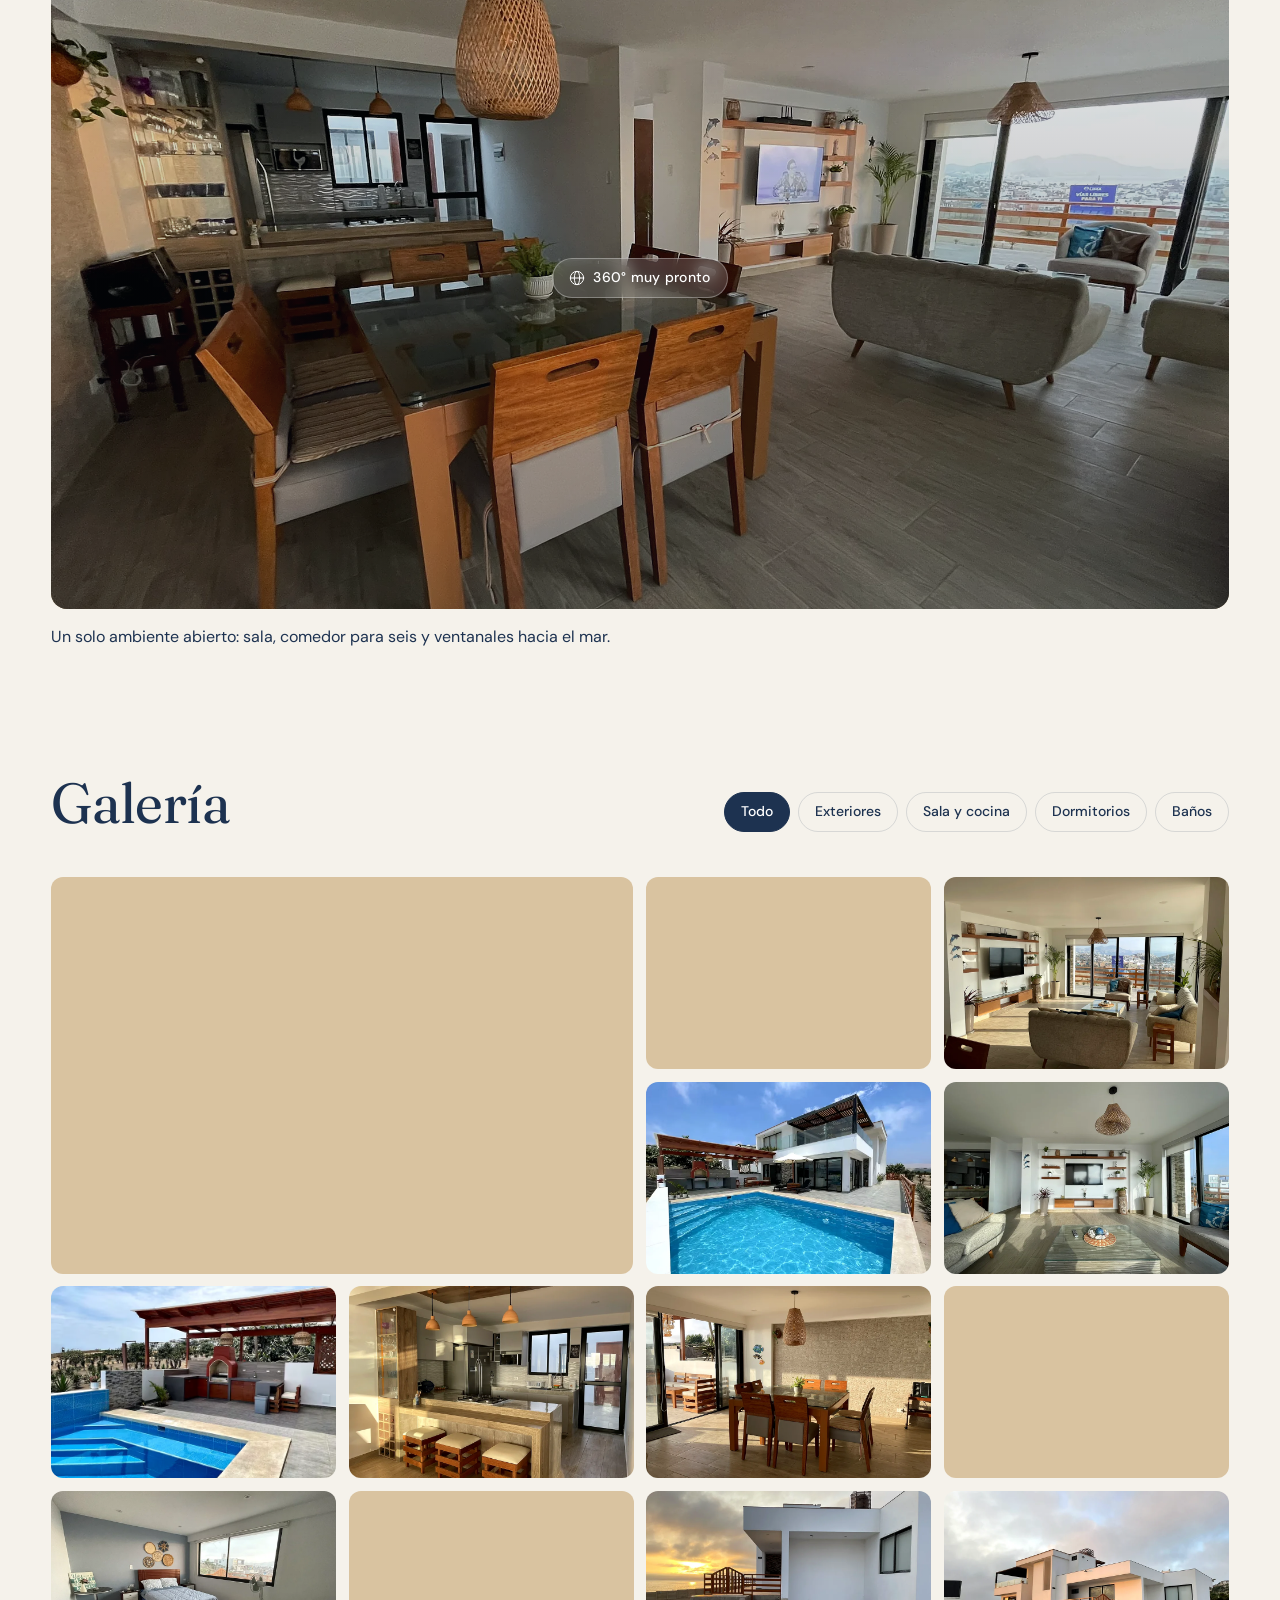
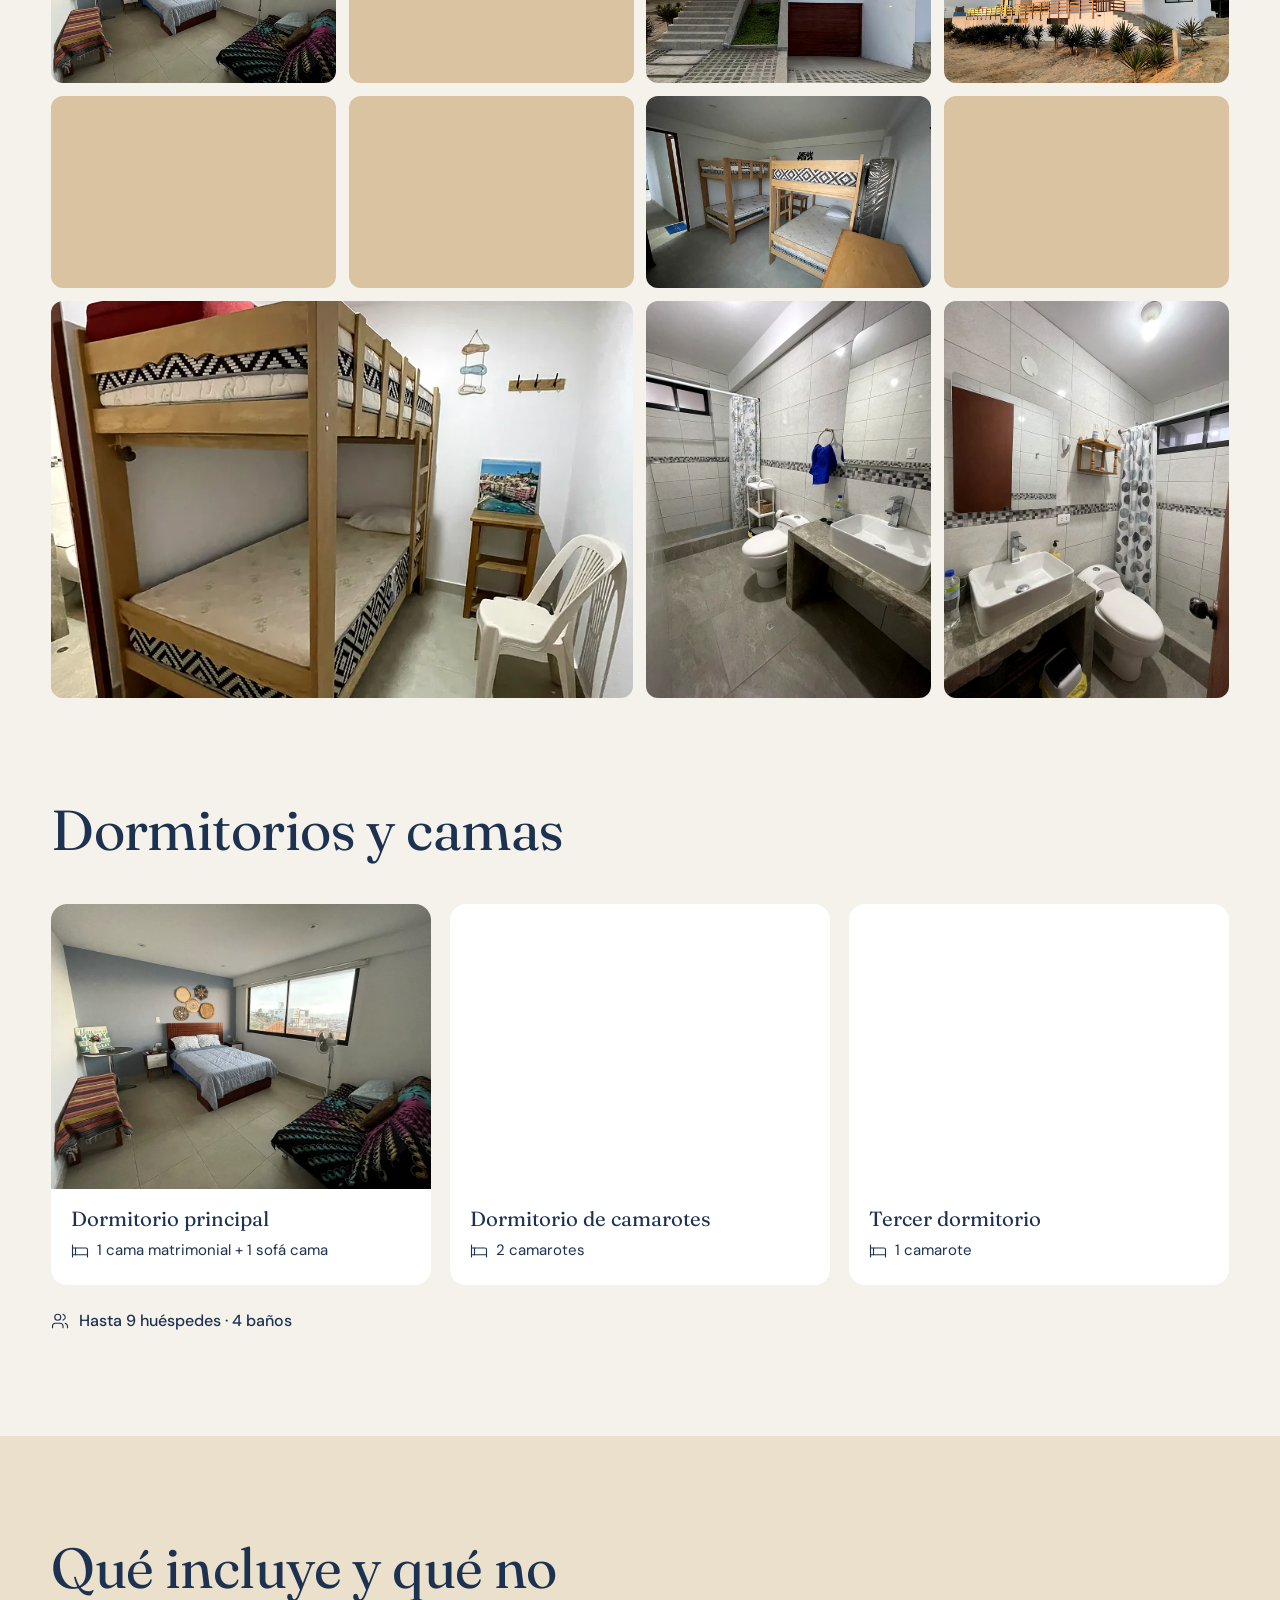
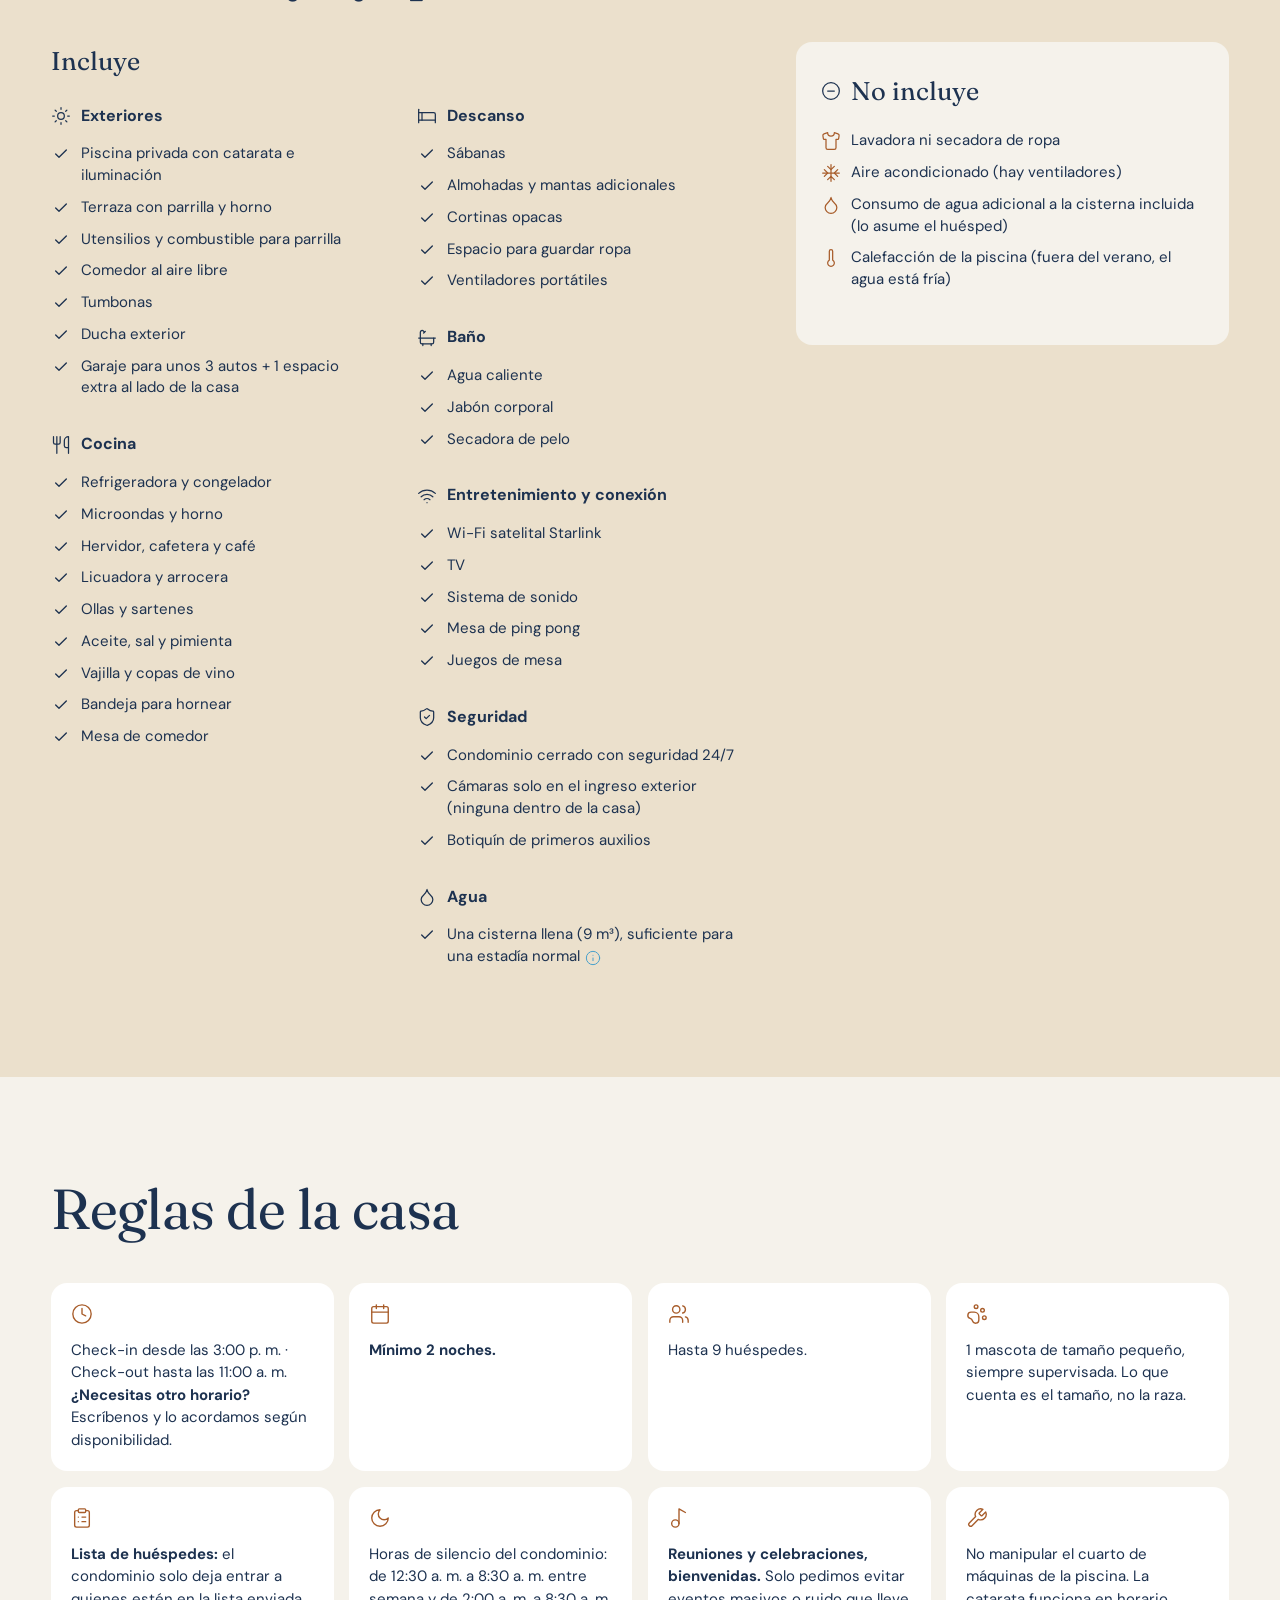
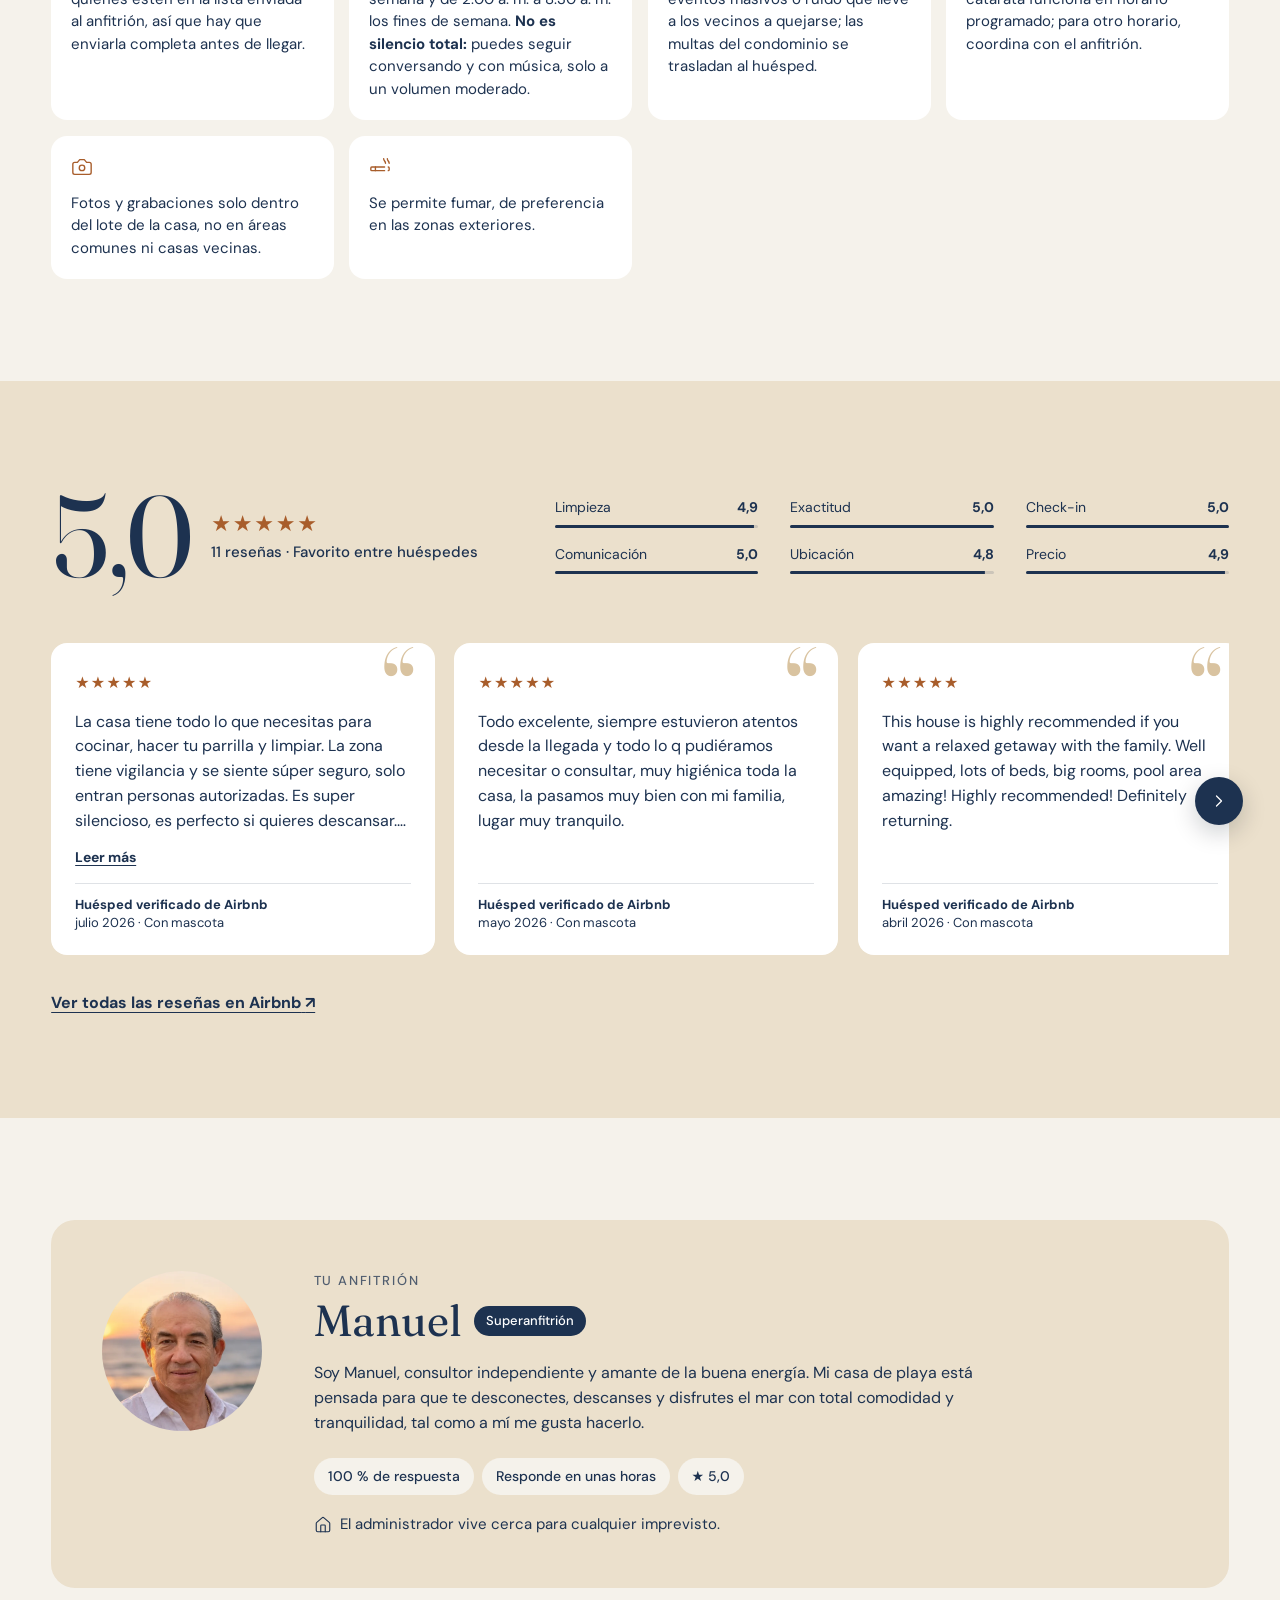
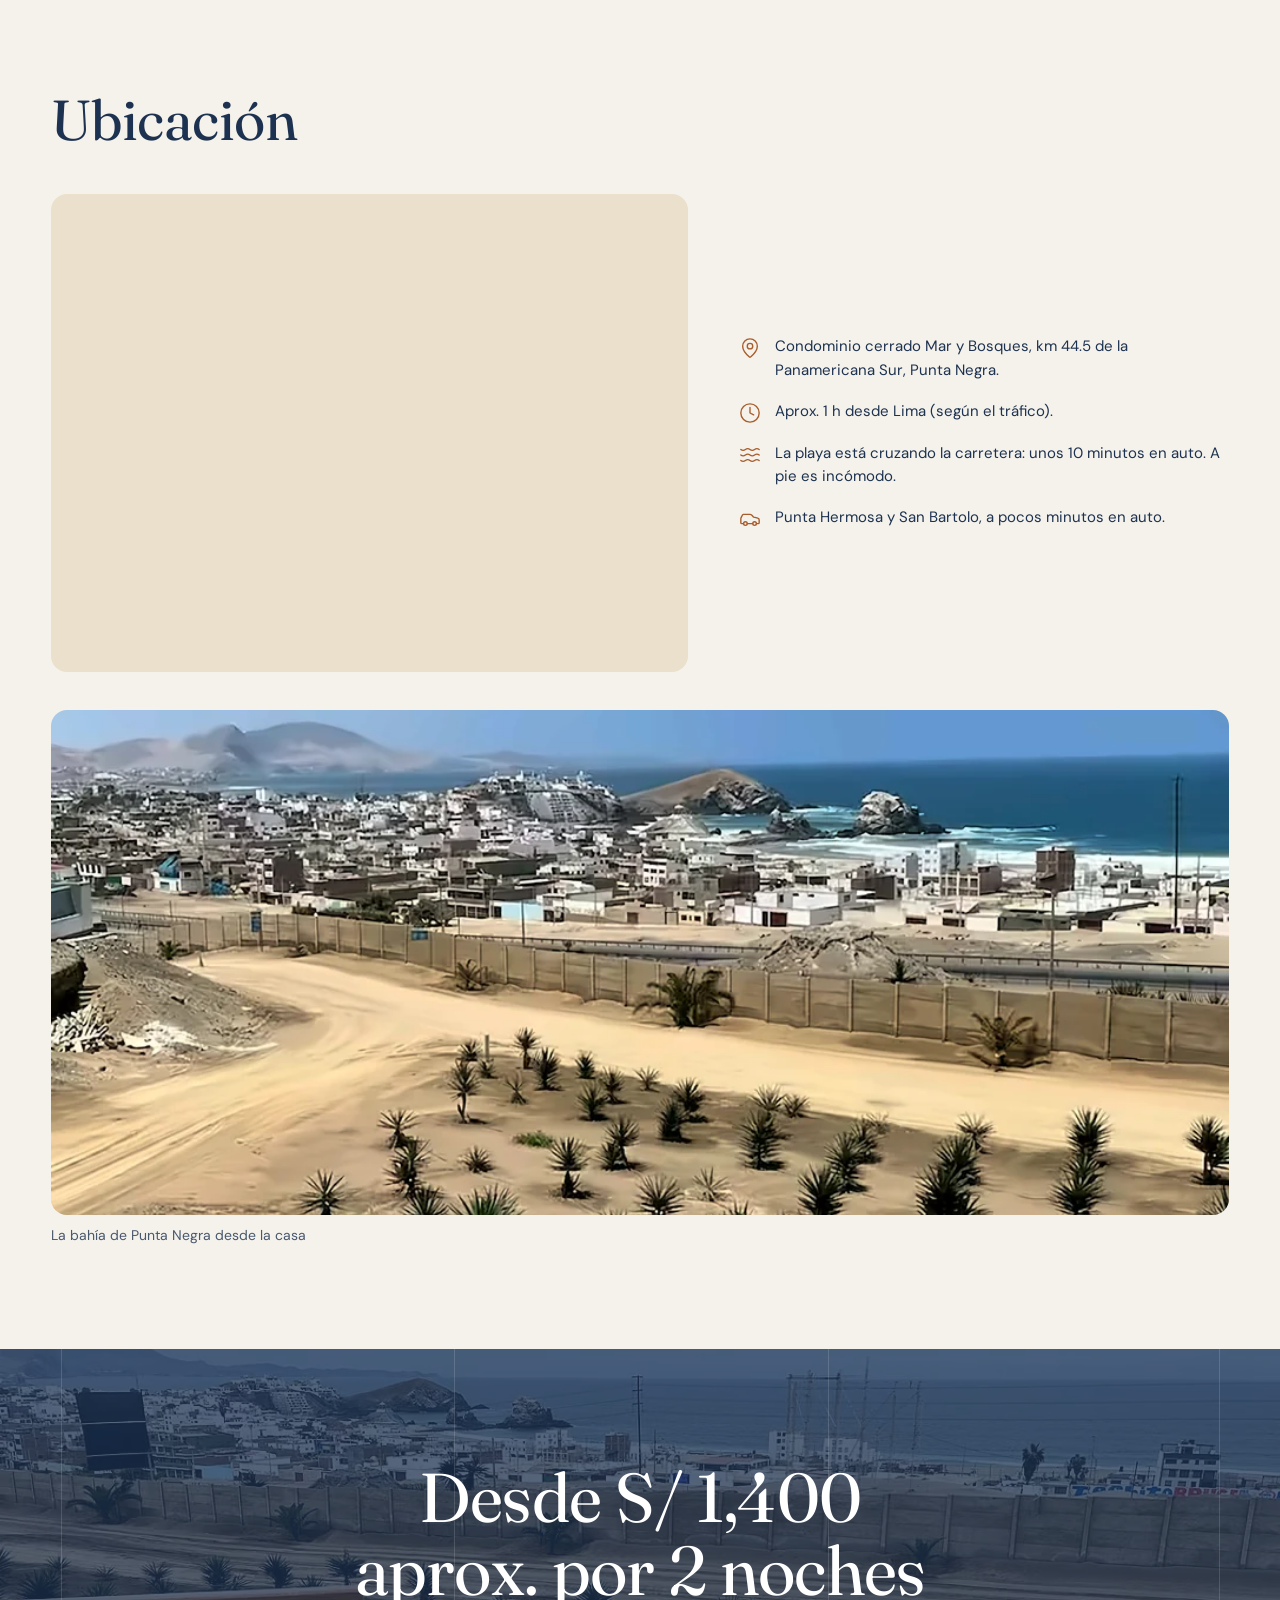
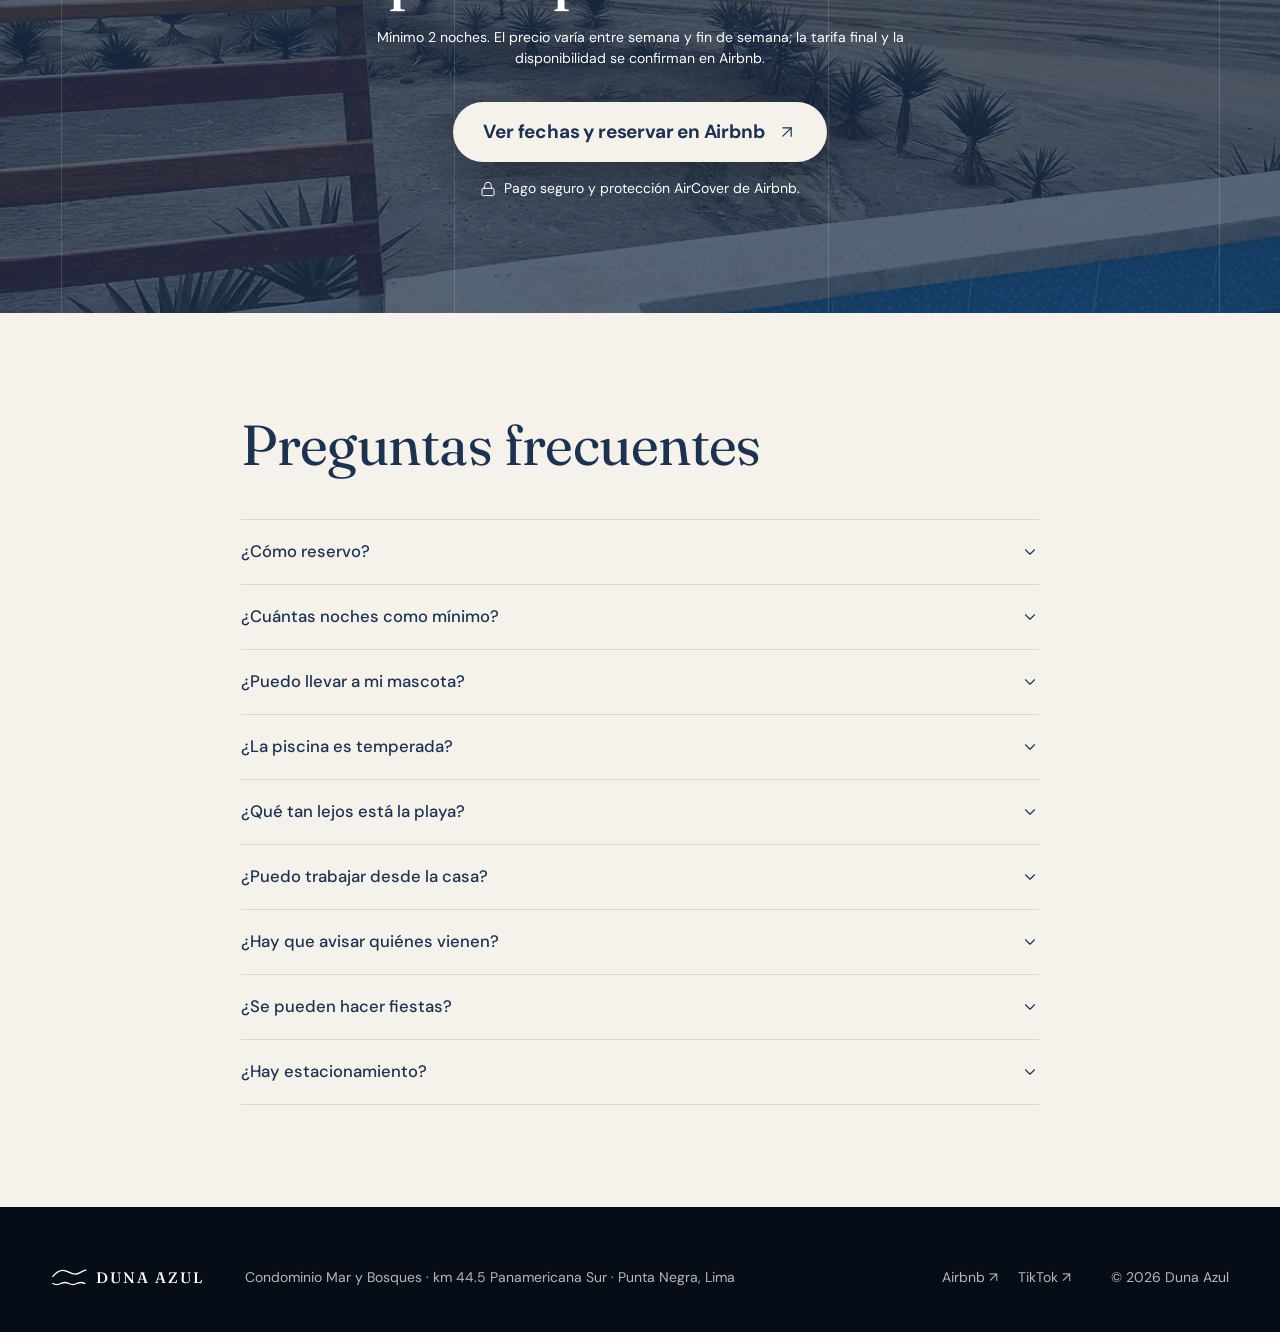
==== commit 8dad20a0: "Reglas más amables: horario flexible, mascota por tamaño, silencio no total y reuniones bienvenidas " ====
--- a/index.html
+++ b/index.html
@@ -399,13 +399,13 @@
       <h2 class="h2" id="rulesTitle" data-words data-step=".08" data-dur=".9" data-i18n="rules.title">Reglas de la casa</h2>
     </header>
     <ul class="rule-grid">
-      <li class="rule rv rv-up" style="--d:.05s"><svg class="ic" width="22" height="22" aria-hidden="true"><use href="#i-clock"/></svg><p data-i18n="rules.r1">Check-in desde las 3:00 p. m. · Check-out hasta las 11:00 a. m.</p></li>
+      <li class="rule rv rv-up" style="--d:.05s"><svg class="ic" width="22" height="22" aria-hidden="true"><use href="#i-clock"/></svg><p data-i18n="rules.r1">Check-in desde las 3:00 p. m. · Check-out hasta las 11:00 a. m. <strong>¿Necesitas otro horario?</strong> Escríbenos y lo acordamos según disponibilidad.</p></li>
       <li class="rule rv rv-up" style="--d:.1s"><svg class="ic" width="22" height="22" aria-hidden="true"><use href="#i-calendar"/></svg><p data-i18n="rules.r2"><strong>Mínimo 2 noches.</strong></p></li>
       <li class="rule rv rv-up" style="--d:.15s"><svg class="ic" width="22" height="22" aria-hidden="true"><use href="#i-users"/></svg><p data-i18n="rules.r3">Hasta 9 huéspedes.</p></li>
-      <li class="rule rv rv-up" style="--d:.2s"><svg class="ic" width="22" height="22" aria-hidden="true"><use href="#i-paw"/></svg><p data-i18n="rules.r4">1 mascota de raza pequeña, siempre supervisada.</p></li>
+      <li class="rule rv rv-up" style="--d:.2s"><svg class="ic" width="22" height="22" aria-hidden="true"><use href="#i-paw"/></svg><p data-i18n="rules.r4">1 mascota de tamaño pequeño, siempre supervisada. Lo que cuenta es el tamaño, no la raza.</p></li>
       <li class="rule rv rv-up" style="--d:.25s"><svg class="ic" width="22" height="22" aria-hidden="true"><use href="#i-list"/></svg><p data-i18n="rules.r5"><strong>Lista de huéspedes:</strong> el condominio solo deja entrar a quienes estén en la lista enviada al anfitrión, así que hay que enviarla completa antes de llegar.</p></li>
-      <li class="rule rv rv-up" style="--d:.3s"><svg class="ic" width="22" height="22" aria-hidden="true"><use href="#i-moon"/></svg><p data-i18n="rules.r6">Horas de silencio del condominio: de 12:30 a. m. a 8:30 a. m. entre semana y de 2:00 a. m. a 8:30 a. m. los fines de semana.</p></li>
-      <li class="rule rv rv-up" style="--d:.35s"><svg class="ic" width="22" height="22" aria-hidden="true"><use href="#i-mute"/></svg><p data-i18n="rules.r7">No se permiten fiestas ruidosas ni eventos masivos. Las multas del condominio se trasladan al huésped.</p></li>
+      <li class="rule rv rv-up" style="--d:.3s"><svg class="ic" width="22" height="22" aria-hidden="true"><use href="#i-moon"/></svg><p data-i18n="rules.r6">Horas de silencio del condominio: de 12:30 a. m. a 8:30 a. m. entre semana y de 2:00 a. m. a 8:30 a. m. los fines de semana. <strong>No es silencio total:</strong> puedes seguir conversando y con música, solo a un volumen moderado.</p></li>
+      <li class="rule rv rv-up" style="--d:.35s"><svg class="ic" width="22" height="22" aria-hidden="true"><use href="#i-music"/></svg><p data-i18n="rules.r7"><strong>Reuniones y celebraciones, bienvenidas.</strong> Solo pedimos evitar eventos masivos o ruido que lleve a los vecinos a quejarse; las multas del condominio se trasladan al huésped.</p></li>
       <li class="rule rv rv-up" style="--d:.4s"><svg class="ic" width="22" height="22" aria-hidden="true"><use href="#i-wrench"/></svg><p data-i18n="rules.r8">No manipular el cuarto de máquinas de la piscina. La catarata funciona en horario programado; para otro horario, coordina con el anfitrión.</p></li>
       <li class="rule rv rv-up" style="--d:.45s"><svg class="ic" width="22" height="22" aria-hidden="true"><use href="#i-camera"/></svg><p data-i18n="rules.r9">Fotos y grabaciones solo dentro del lote de la casa, no en áreas comunes ni casas vecinas.</p></li>
       <li class="rule rv rv-up" style="--d:.5s"><svg class="ic" width="22" height="22" aria-hidden="true"><use href="#i-smoke"/></svg><p data-i18n="rules.r10">Se permite fumar, de preferencia en las zonas exteriores.</p></li>
@@ -509,12 +509,12 @@
     <div class="faq-list rv rv-up" style="--d:.15s">
       <details class="acc"><summary><span data-i18n="faq.q1">¿Cómo reservo?</span><svg class="ic chev" width="18" height="18" aria-hidden="true"><use href="#i-down"/></svg></summary><p data-i18n="faq.a1">Solo por Airbnb, con el botón de esta página. Ahí ves fechas, precio final y política de cancelación.</p></details>
       <details class="acc"><summary><span data-i18n="faq.q2">¿Cuántas noches como mínimo?</span><svg class="ic chev" width="18" height="18" aria-hidden="true"><use href="#i-down"/></svg></summary><p data-i18n="faq.a2">2 noches.</p></details>
-      <details class="acc"><summary><span data-i18n="faq.q3">¿Puedo llevar a mi mascota?</span><svg class="ic chev" width="18" height="18" aria-hidden="true"><use href="#i-down"/></svg></summary><p data-i18n="faq.a3">Sí, 1 mascota de raza pequeña.</p></details>
+      <details class="acc"><summary><span data-i18n="faq.q3">¿Puedo llevar a mi mascota?</span><svg class="ic chev" width="18" height="18" aria-hidden="true"><use href="#i-down"/></svg></summary><p data-i18n="faq.a3">Sí, 1 mascota de tamaño pequeño (no importa la raza).</p></details>
       <details class="acc"><summary><span data-i18n="faq.q4">¿La piscina es temperada?</span><svg class="ic chev" width="18" height="18" aria-hidden="true"><use href="#i-down"/></svg></summary><p data-i18n="faq.a4">No. En verano el agua está muy agradable; en invierno, fría.</p></details>
       <details class="acc"><summary><span data-i18n="faq.q5">¿Qué tan lejos está la playa?</span><svg class="ic chev" width="18" height="18" aria-hidden="true"><use href="#i-down"/></svg></summary><p data-i18n="faq.a5">Unos 10 minutos en auto, cruzando la Panamericana.</p></details>
       <details class="acc"><summary><span data-i18n="faq.q6">¿Puedo trabajar desde la casa?</span><svg class="ic chev" width="18" height="18" aria-hidden="true"><use href="#i-down"/></svg></summary><p data-i18n="faq.a6">Sí: hay Wi-Fi satelital Starlink y una mesa de comedor amplia.</p></details>
       <details class="acc"><summary><span data-i18n="faq.q7">¿Hay que avisar quiénes vienen?</span><svg class="ic chev" width="18" height="18" aria-hidden="true"><use href="#i-down"/></svg></summary><p data-i18n="faq.a7">Sí. El condominio solo deja pasar a quienes estén en la lista enviada al anfitrión.</p></details>
-      <details class="acc"><summary><span data-i18n="faq.q8">¿Se pueden hacer fiestas?</span><svg class="ic chev" width="18" height="18" aria-hidden="true"><use href="#i-down"/></svg></summary><p data-i18n="faq.a8">No se permiten fiestas ruidosas ni eventos masivos. Hay horas de silencio del condominio.</p></details>
+      <details class="acc"><summary><span data-i18n="faq.q8">¿Se pueden hacer fiestas?</span><svg class="ic chev" width="18" height="18" aria-hidden="true"><use href="#i-down"/></svg></summary><p data-i18n="faq.a8">¡Sí! Puedes celebrar y reunirte con música. Solo no se permiten eventos masivos ni ruido que moleste a los vecinos, y en las horas de silencio del condominio hay que bajar el volumen.</p></details>
       <details class="acc"><summary><span data-i18n="faq.q9">¿Hay estacionamiento?</span><svg class="ic chev" width="18" height="18" aria-hidden="true"><use href="#i-down"/></svg></summary><p data-i18n="faq.a9">Sí. La casa tiene garaje para unos 3 autos y se puede estacionar 1 más al lado de la casa, sin costo.</p></details>
     </div>
   </div>
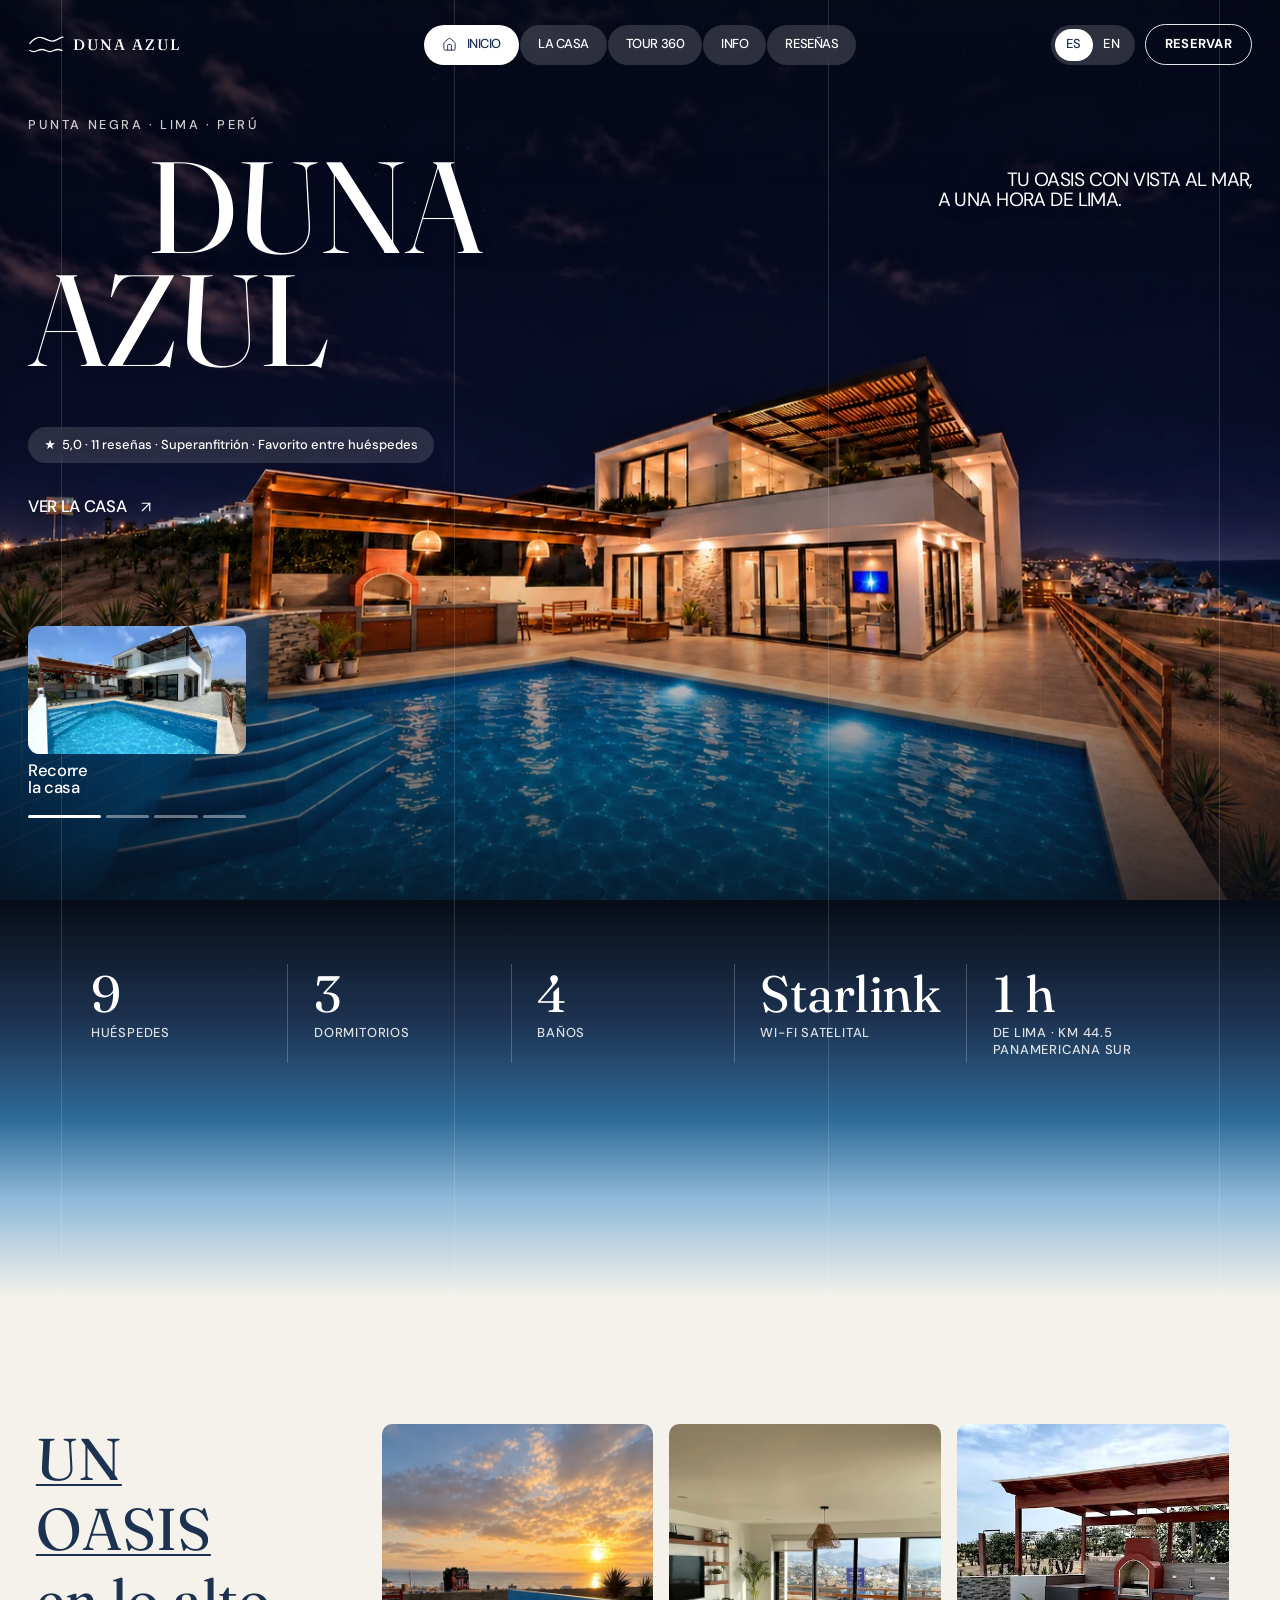
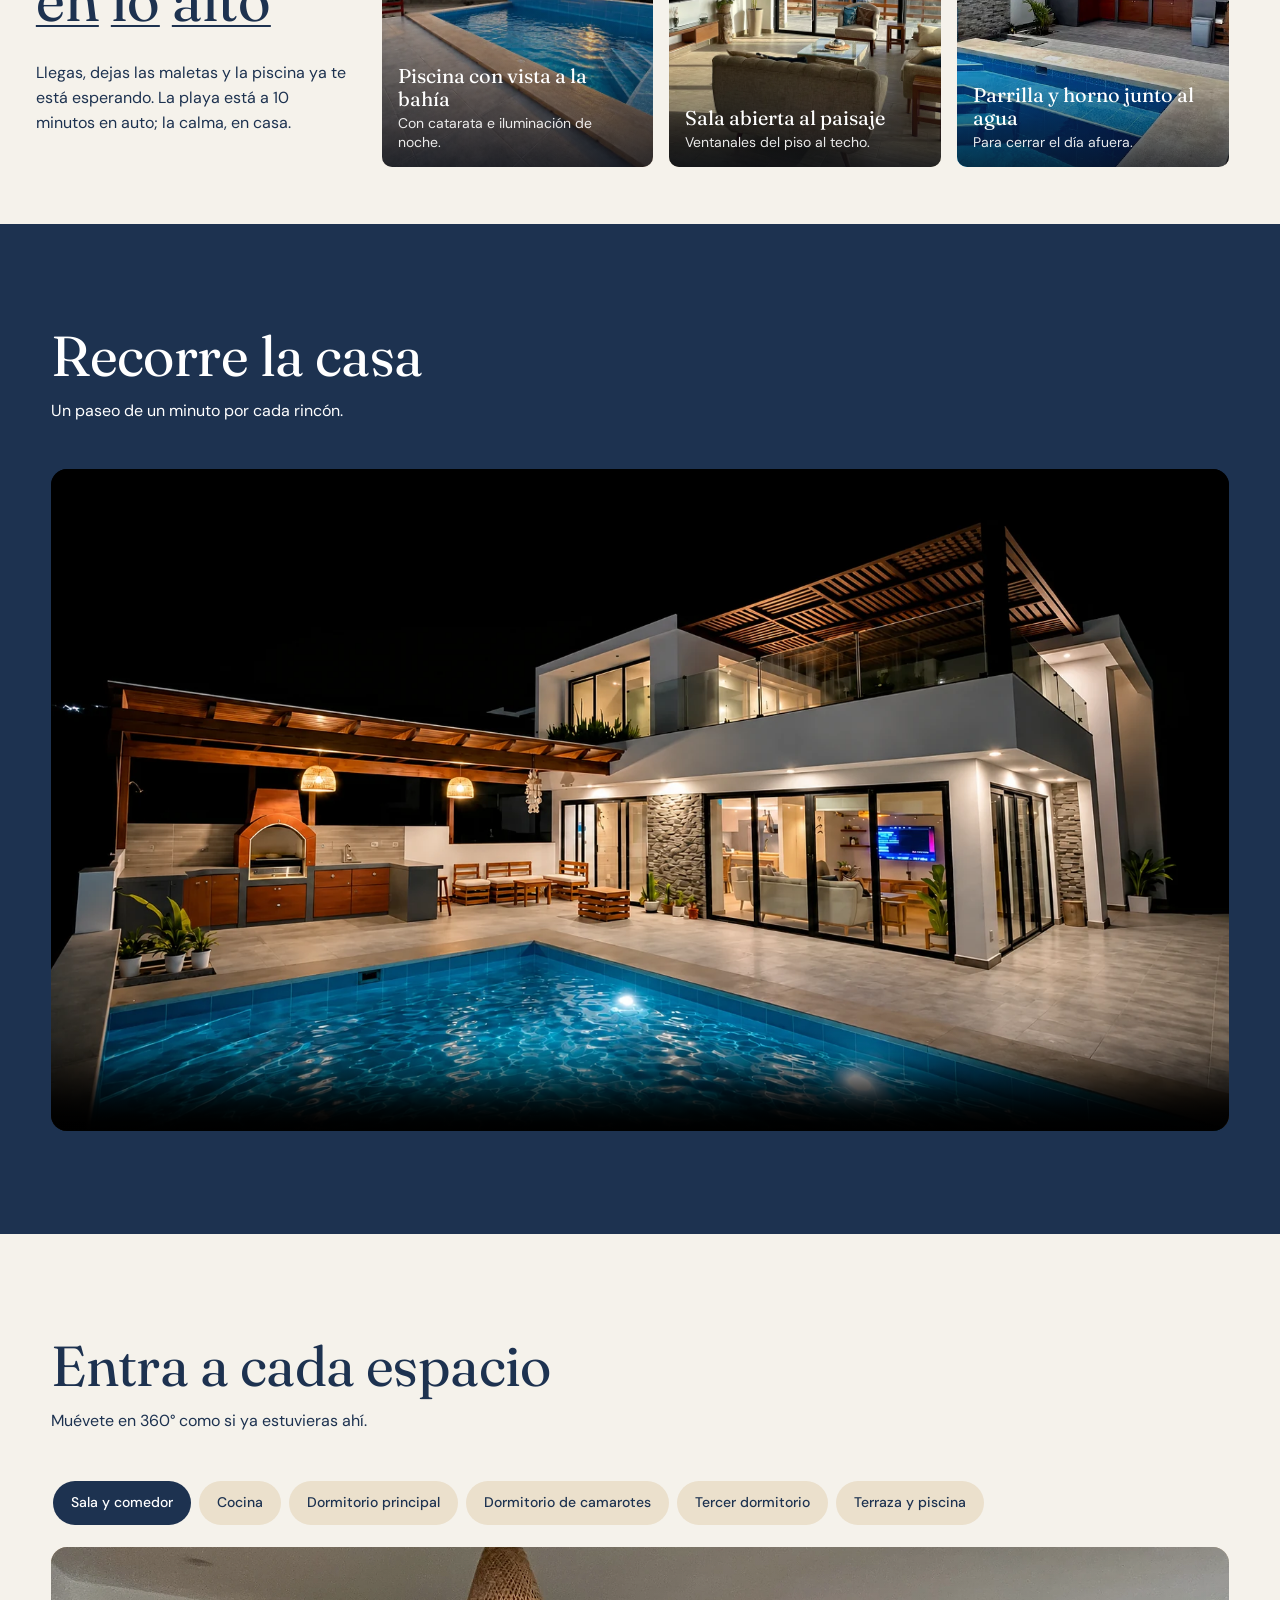
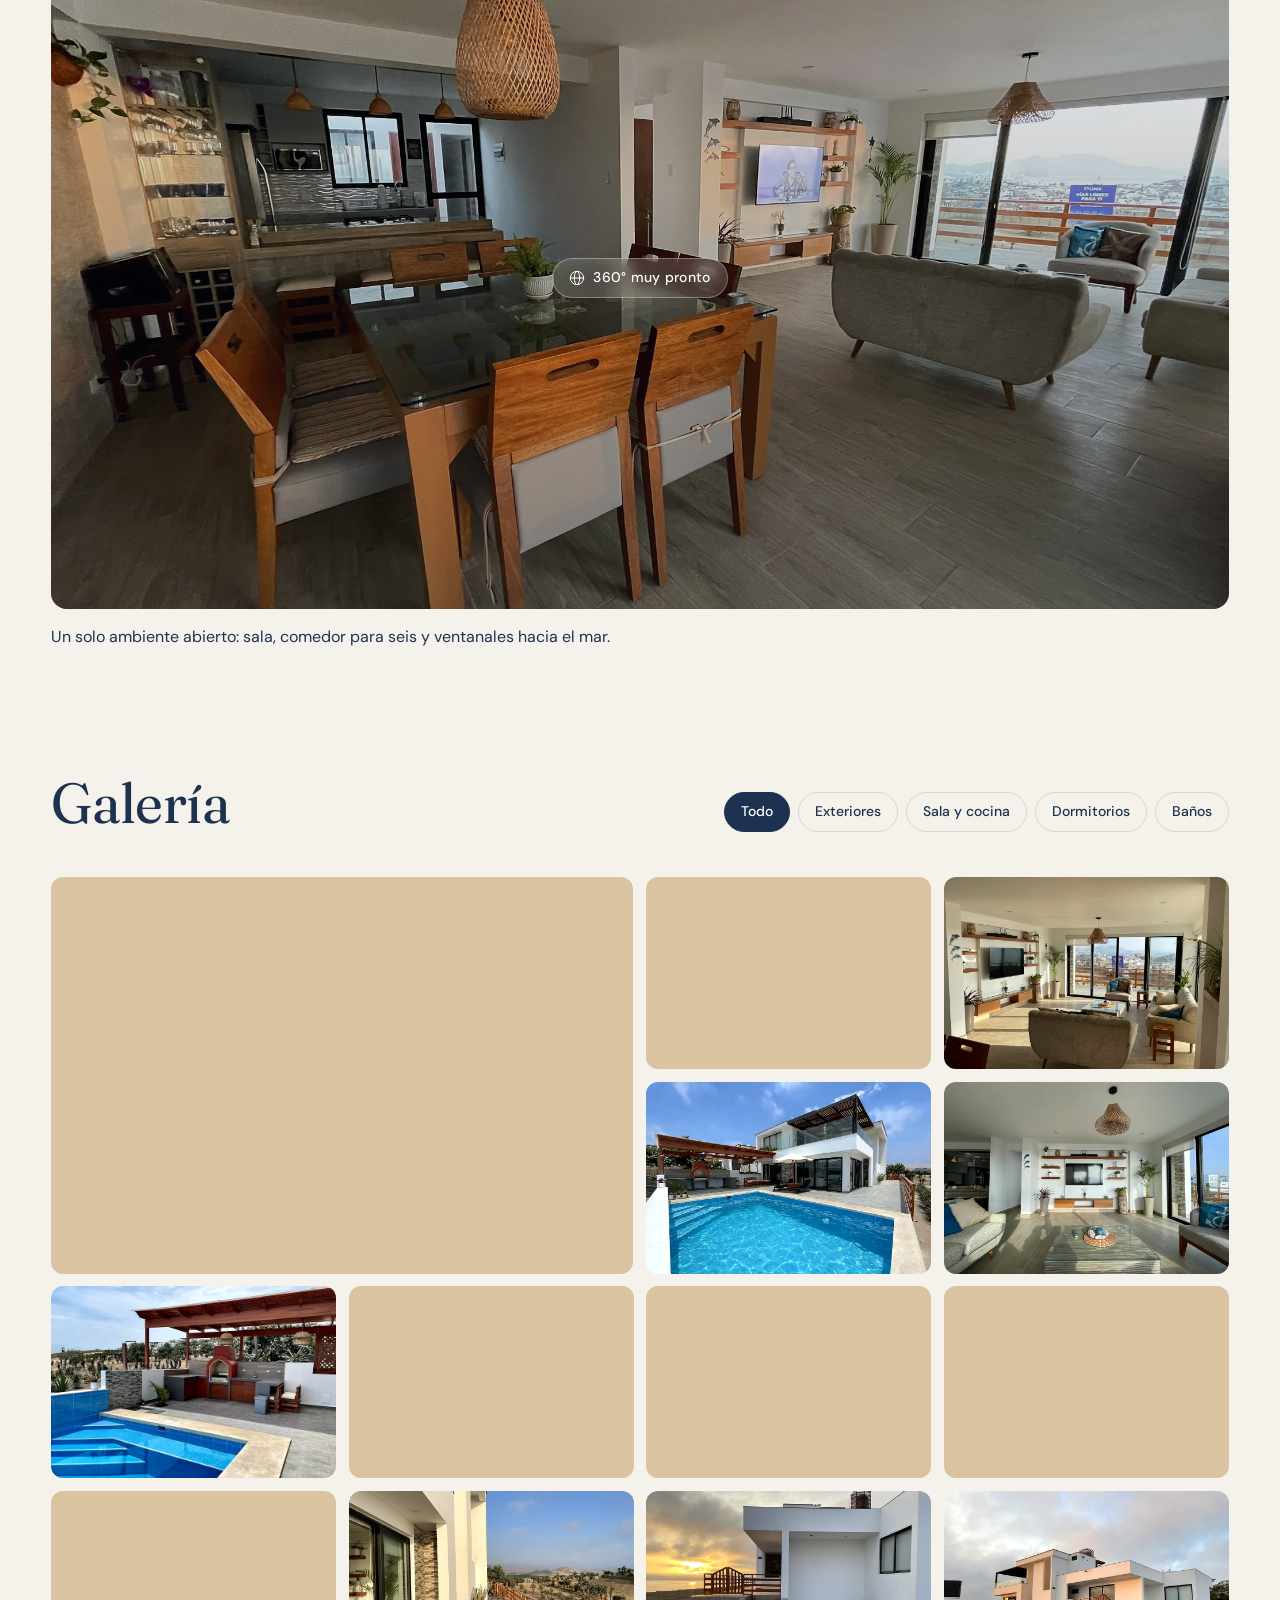
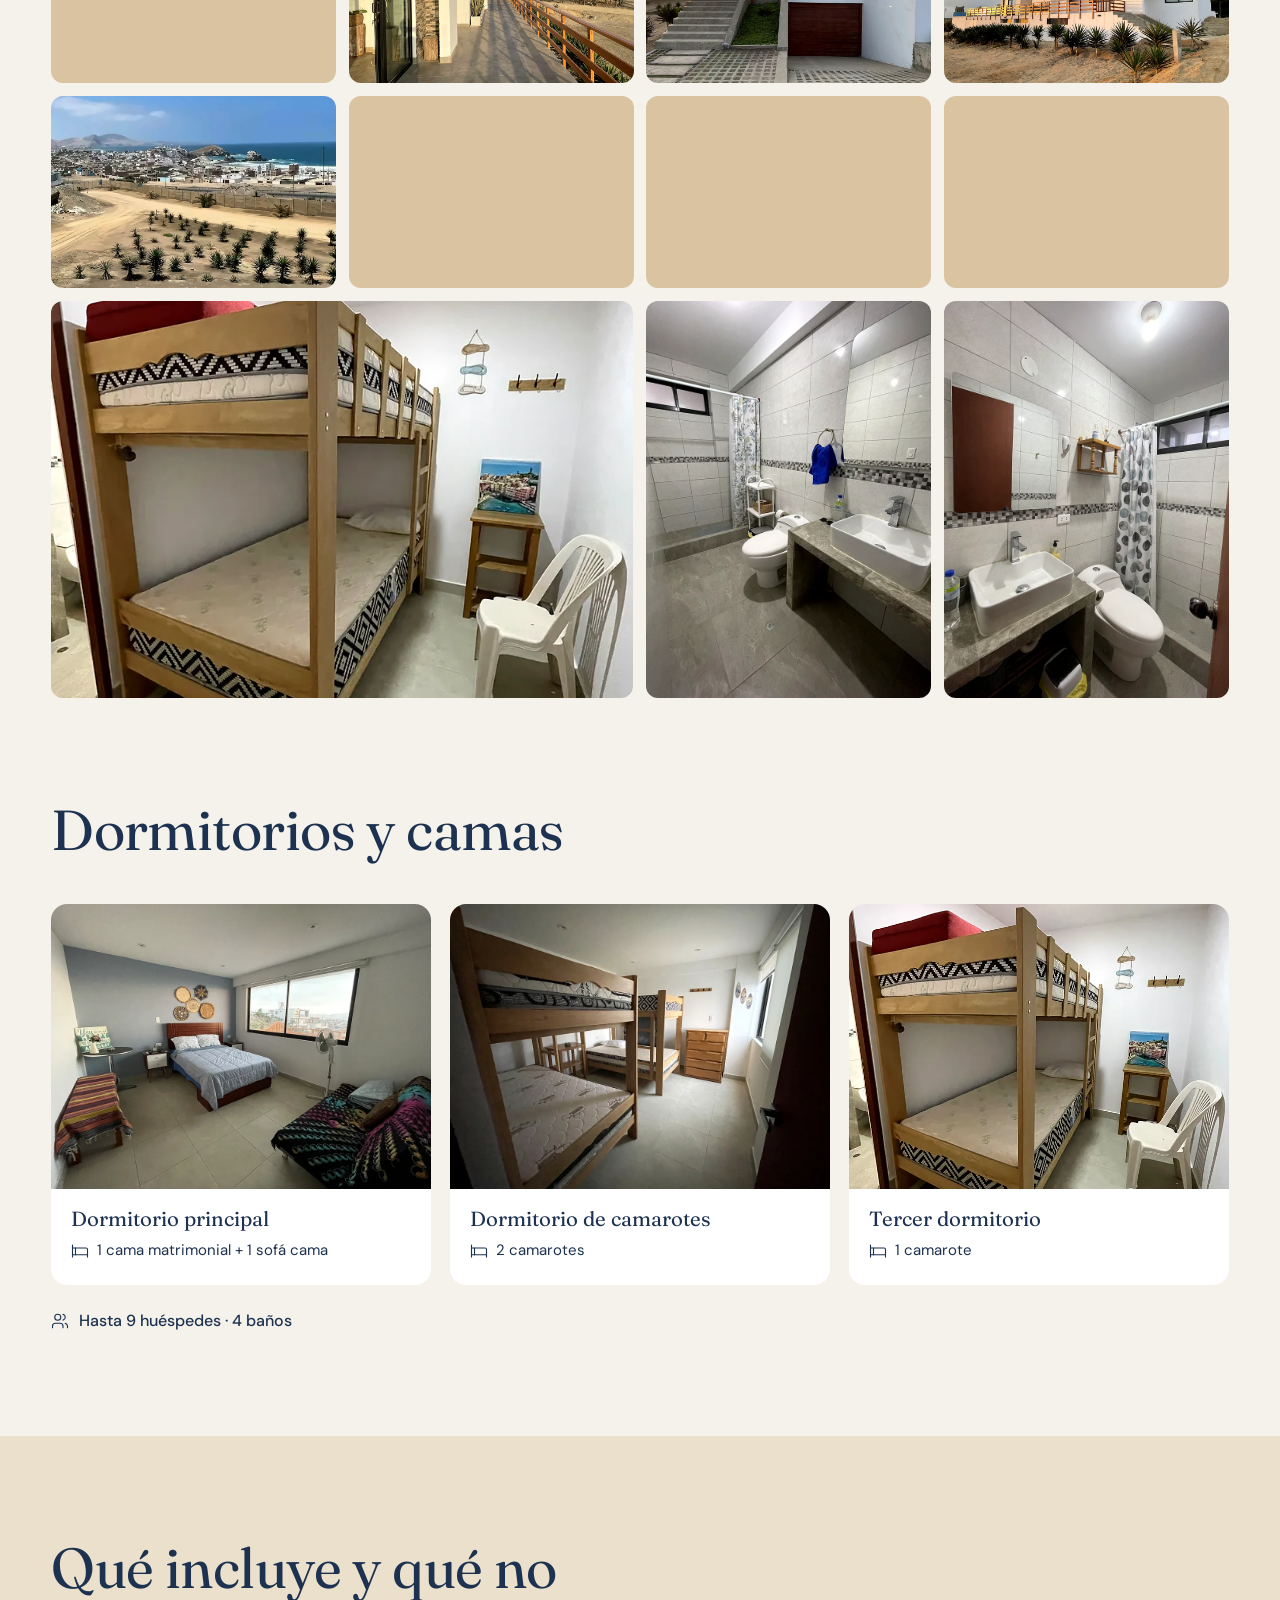
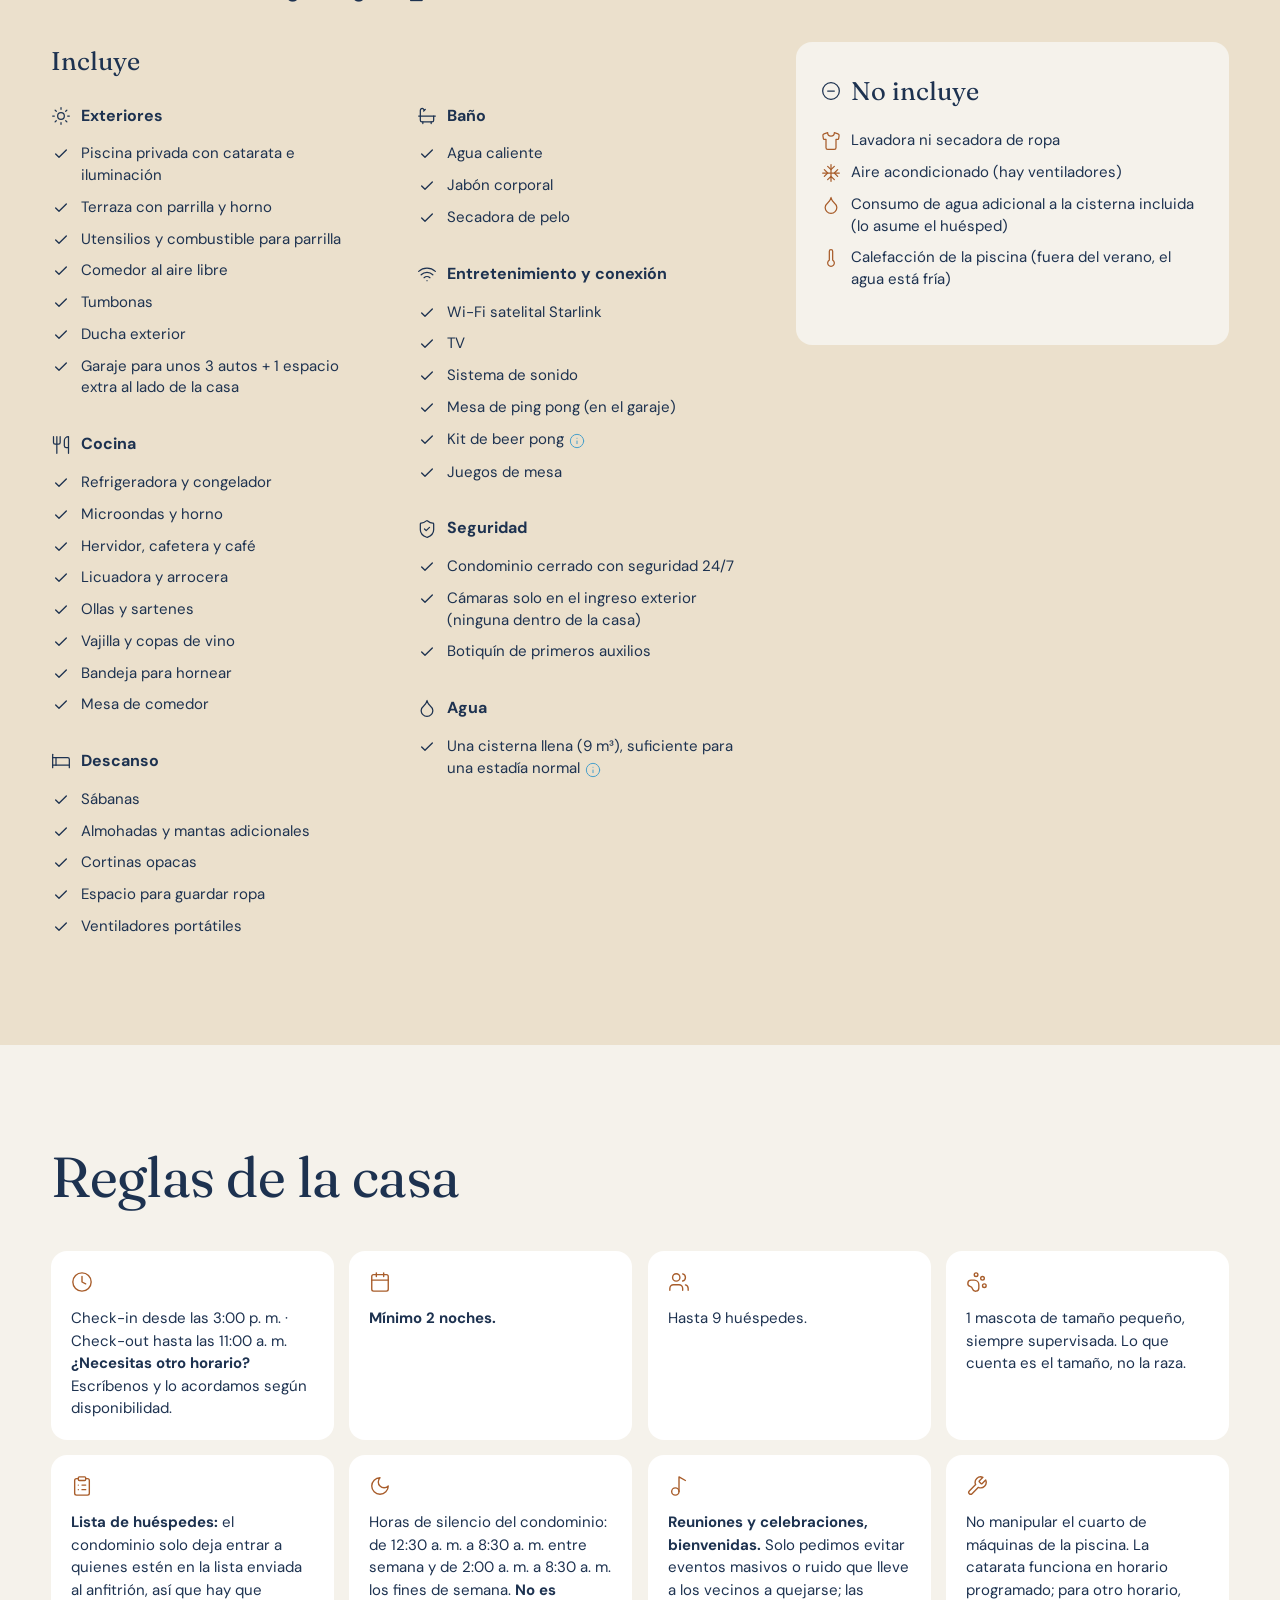
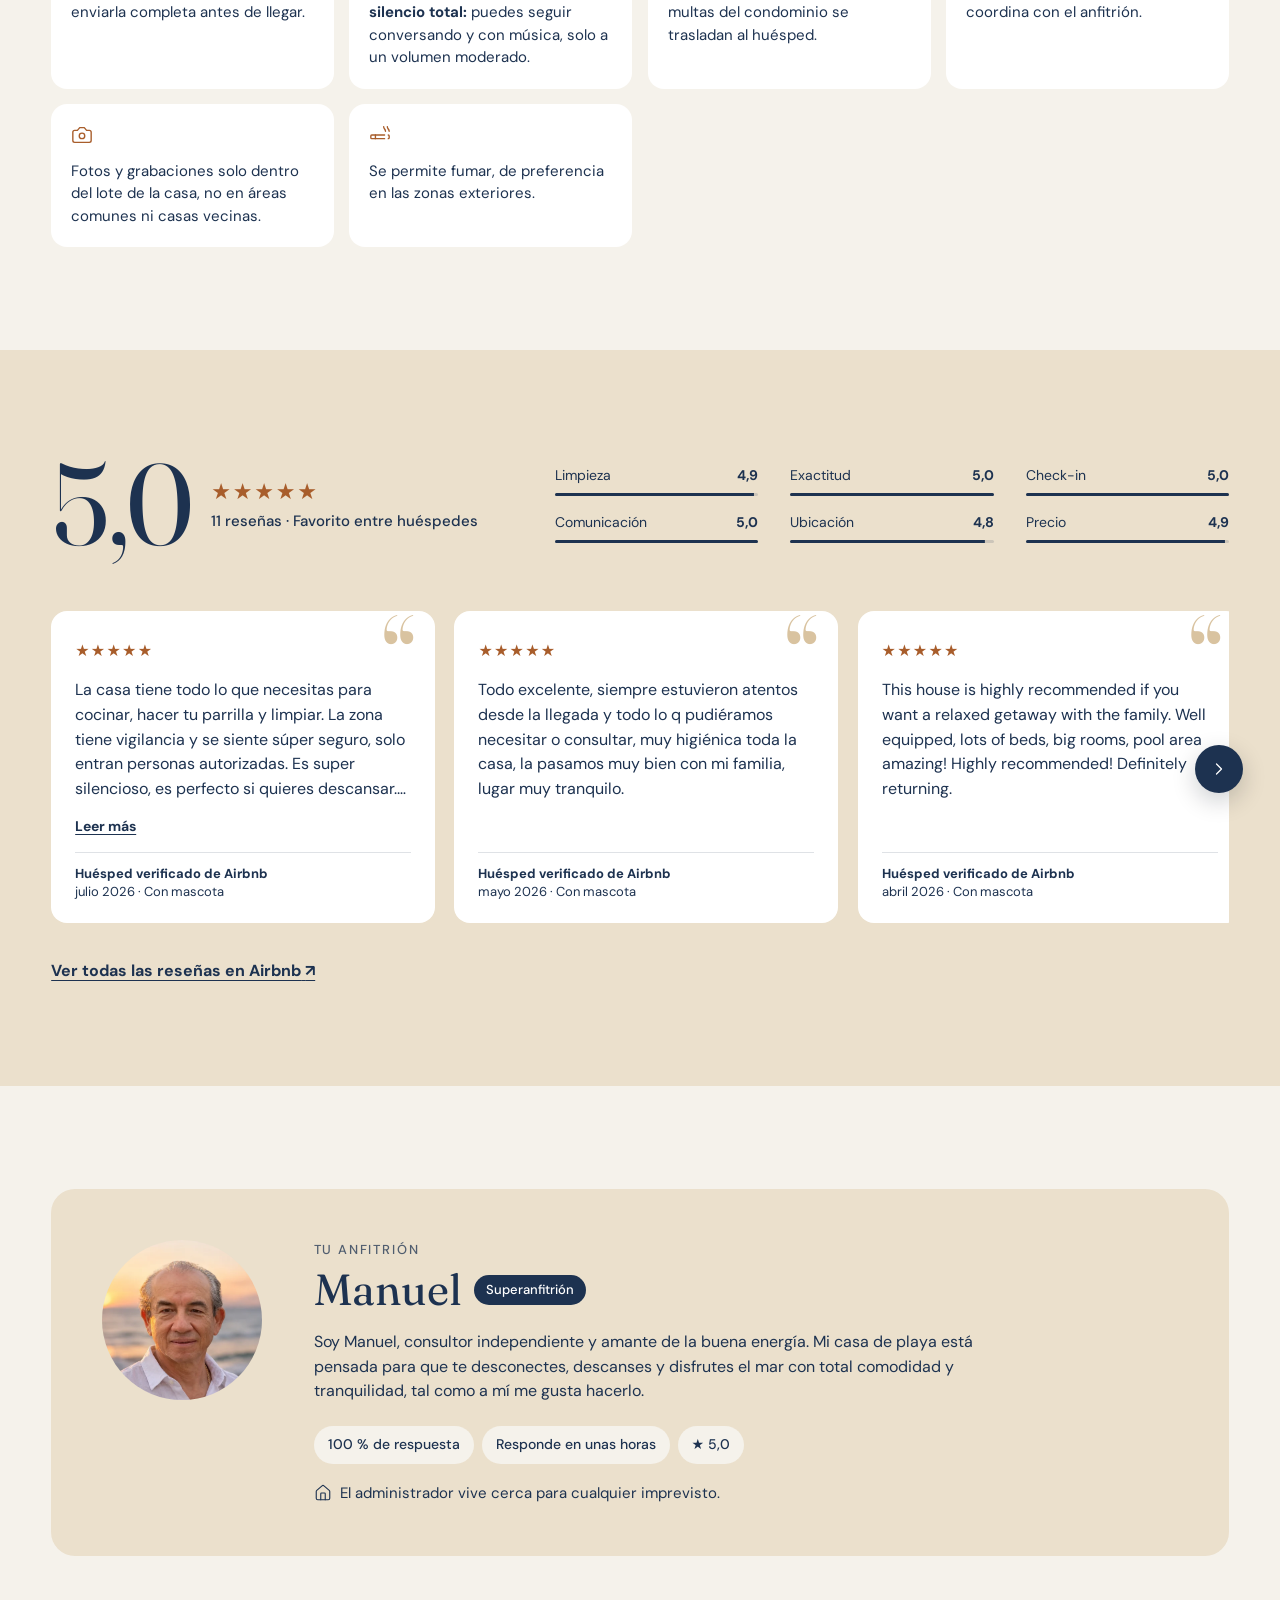
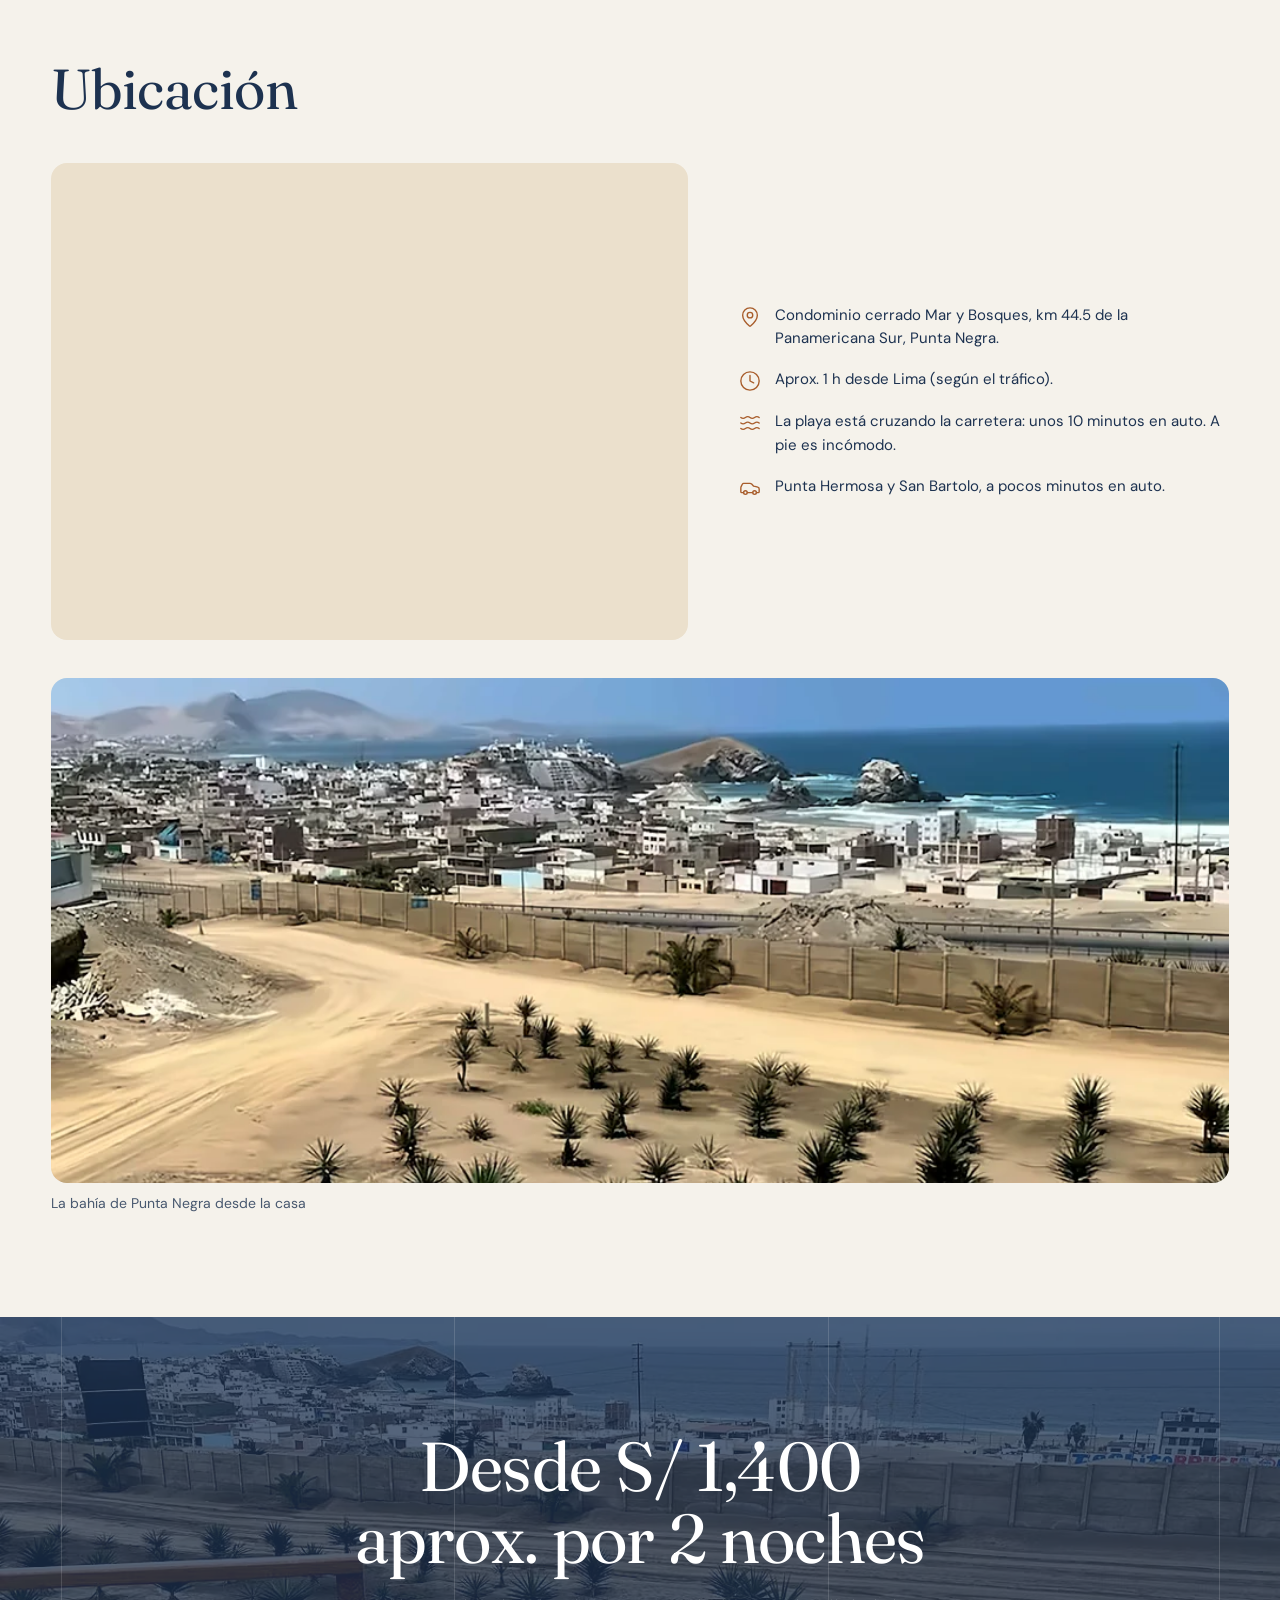
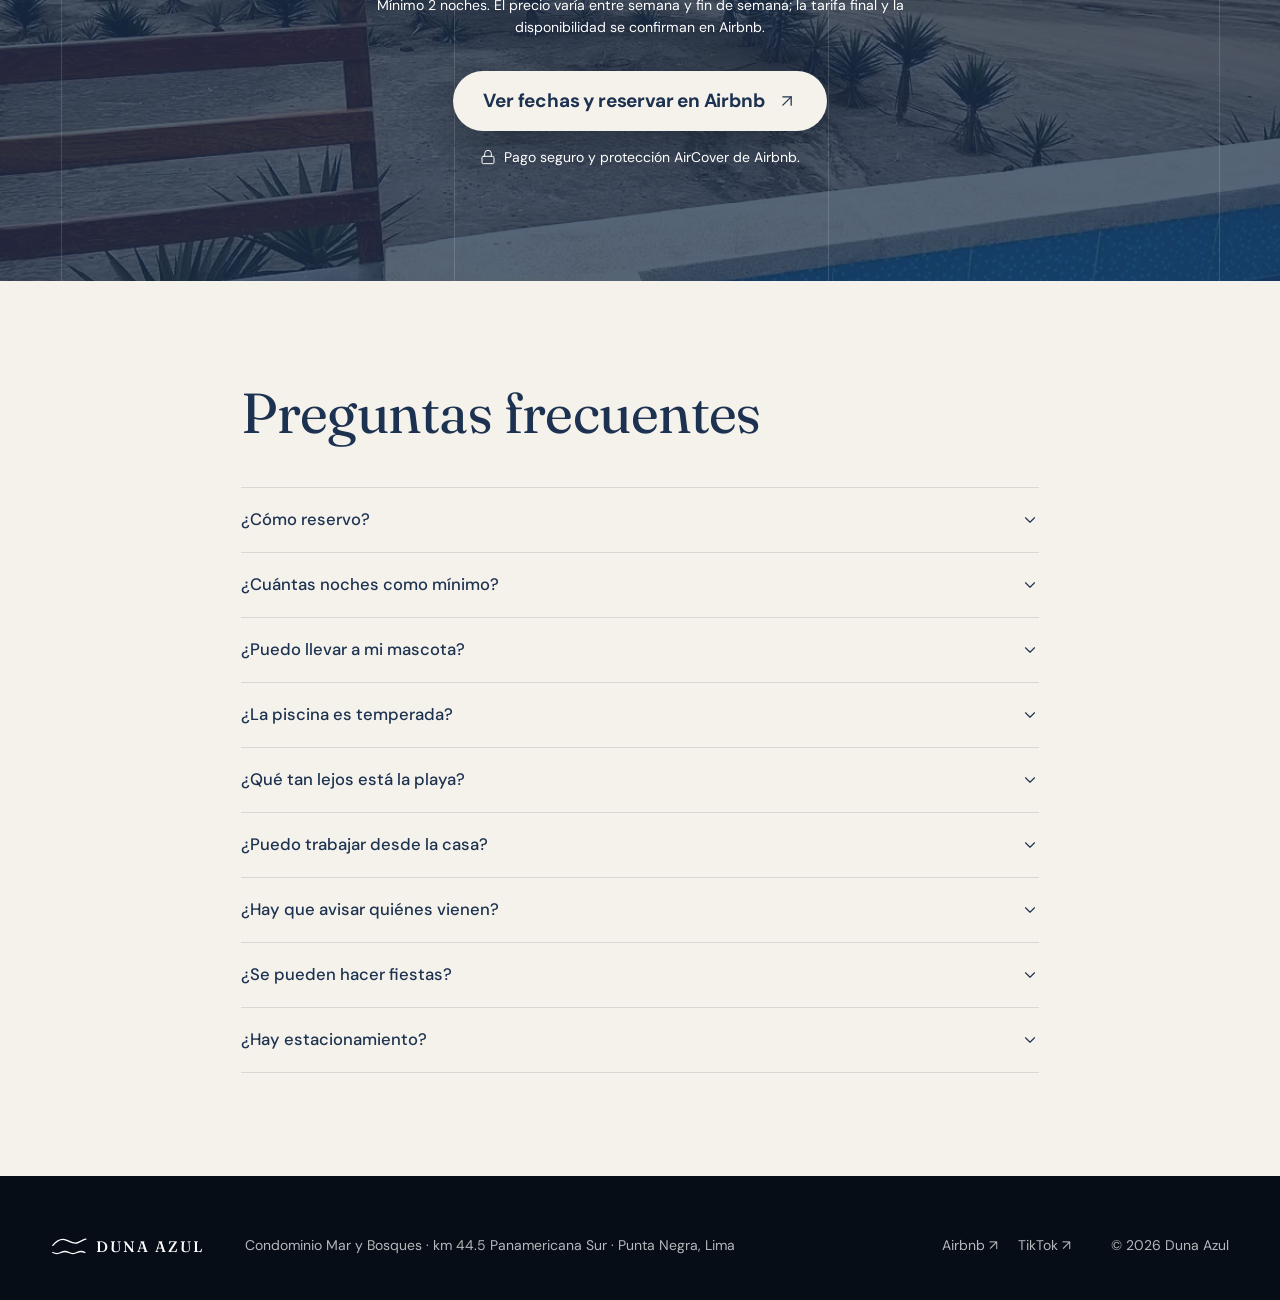
==== commit 9571de57: "Qué incluye: sin aceite/sal/pimienta, ping pong en el garaje y kit de beer pong con info Co-Authored" ====
--- a/index.html
+++ b/index.html
@@ -322,7 +322,6 @@
             <li data-i18n="inc.g2.3">Hervidor, cafetera y café</li>
             <li data-i18n="inc.g2.4">Licuadora y arrocera</li>
             <li data-i18n="inc.g2.5">Ollas y sartenes</li>
-            <li data-i18n="inc.g2.6">Aceite, sal y pimienta</li>
             <li data-i18n="inc.g2.7">Vajilla y copas de vino</li>
             <li data-i18n="inc.g2.8">Bandeja para hornear</li>
             <li data-i18n="inc.g2.9">Mesa de comedor</li>
@@ -355,7 +354,8 @@
             <li data-i18n="inc.g5.1">Wi-Fi satelital Starlink</li>
             <li data-i18n="inc.g5.2">TV</li>
             <li data-i18n="inc.g5.3">Sistema de sonido</li>
-            <li data-i18n="inc.g5.4">Mesa de ping pong</li>
+            <li data-i18n="inc.g5.4">Mesa de ping pong (en el garaje)</li>
+            <li class="has-tip"><span data-i18n="inc.g5.6">Kit de beer pong</span><button type="button" class="tip-btn" aria-expanded="false" aria-controls="tipBeer" aria-label="¿Dónde está el kit de beer pong?" data-i18n-aria="inc.g5.6tipAria"><svg class="ic" width="16" height="16" aria-hidden="true"><use href="#i-info"/></svg></button><p class="tip" id="tipBeer" hidden data-i18n="inc.g5.6tip">Vasos rojos de fiesta y pelotas, <strong>bajo el televisor principal</strong>.</p></li>
             <li data-i18n="inc.g5.5">Juegos de mesa</li>
           </ul>
         </details>
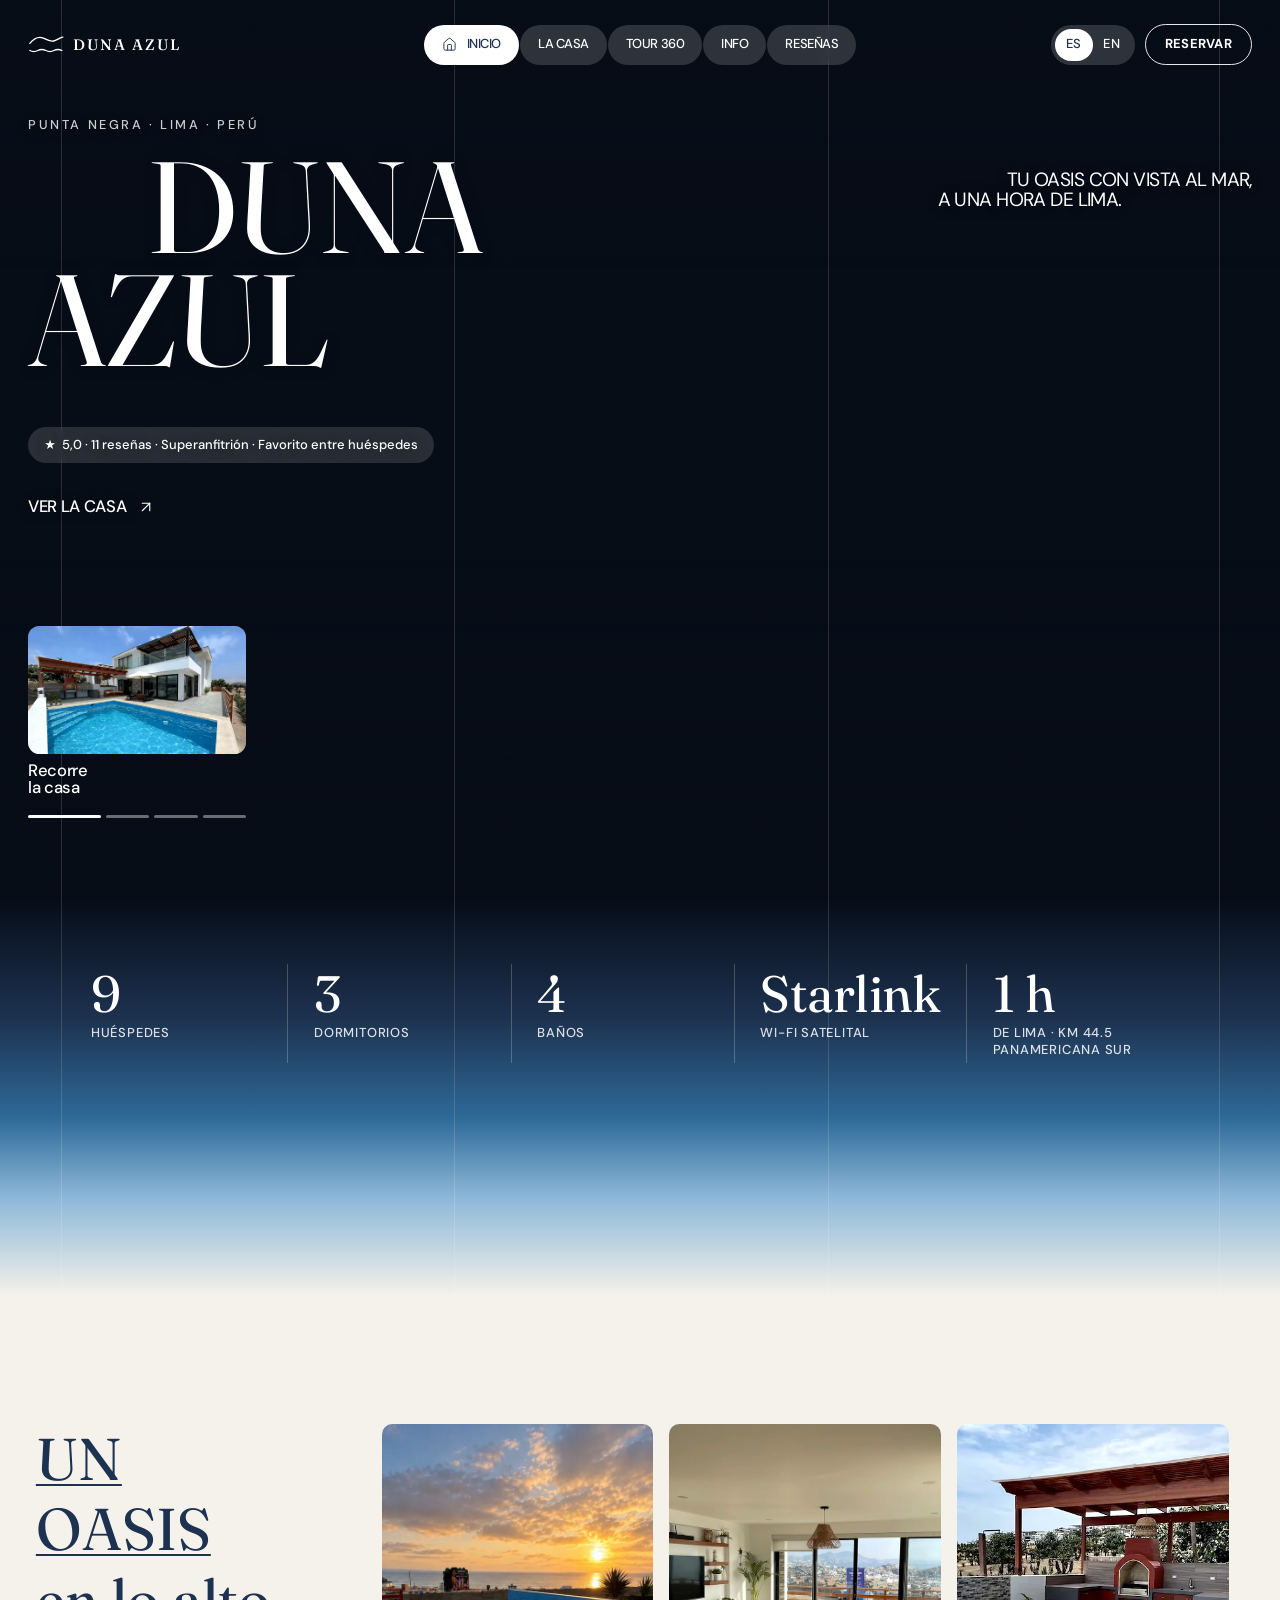
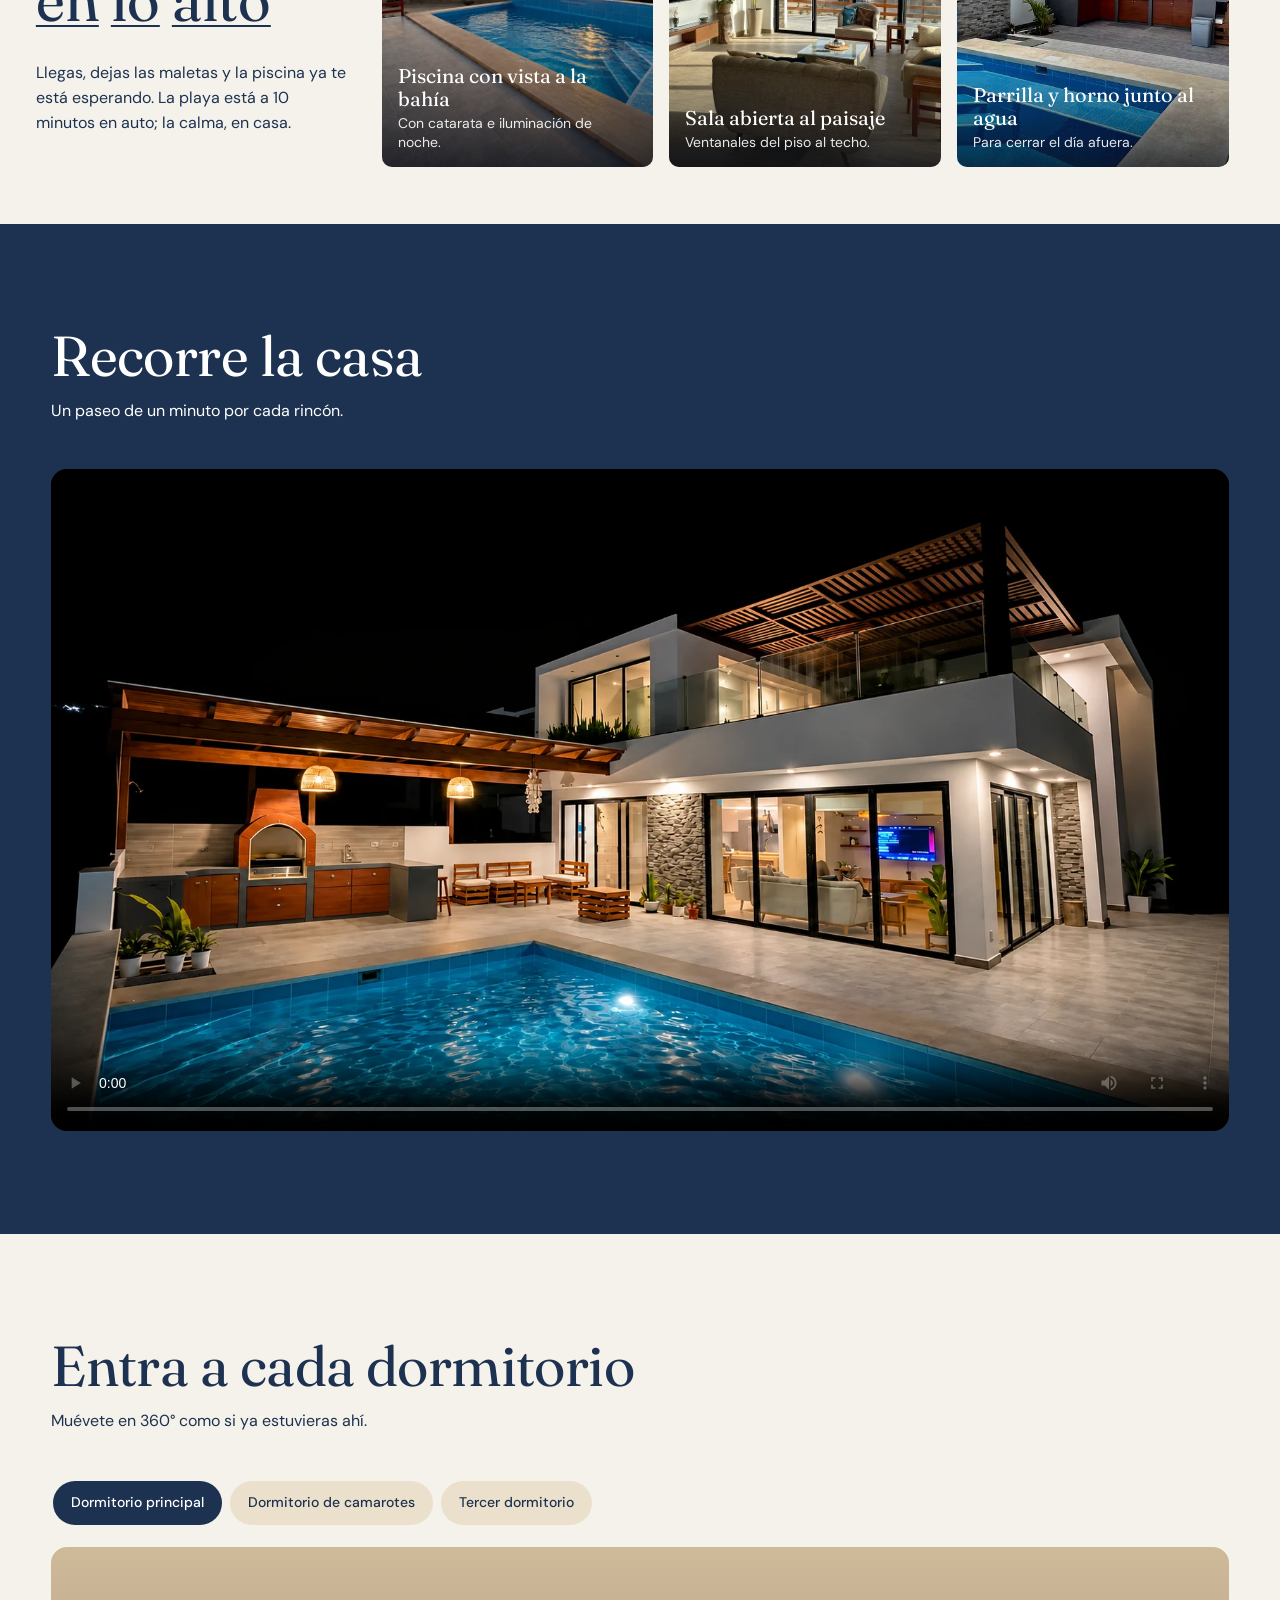
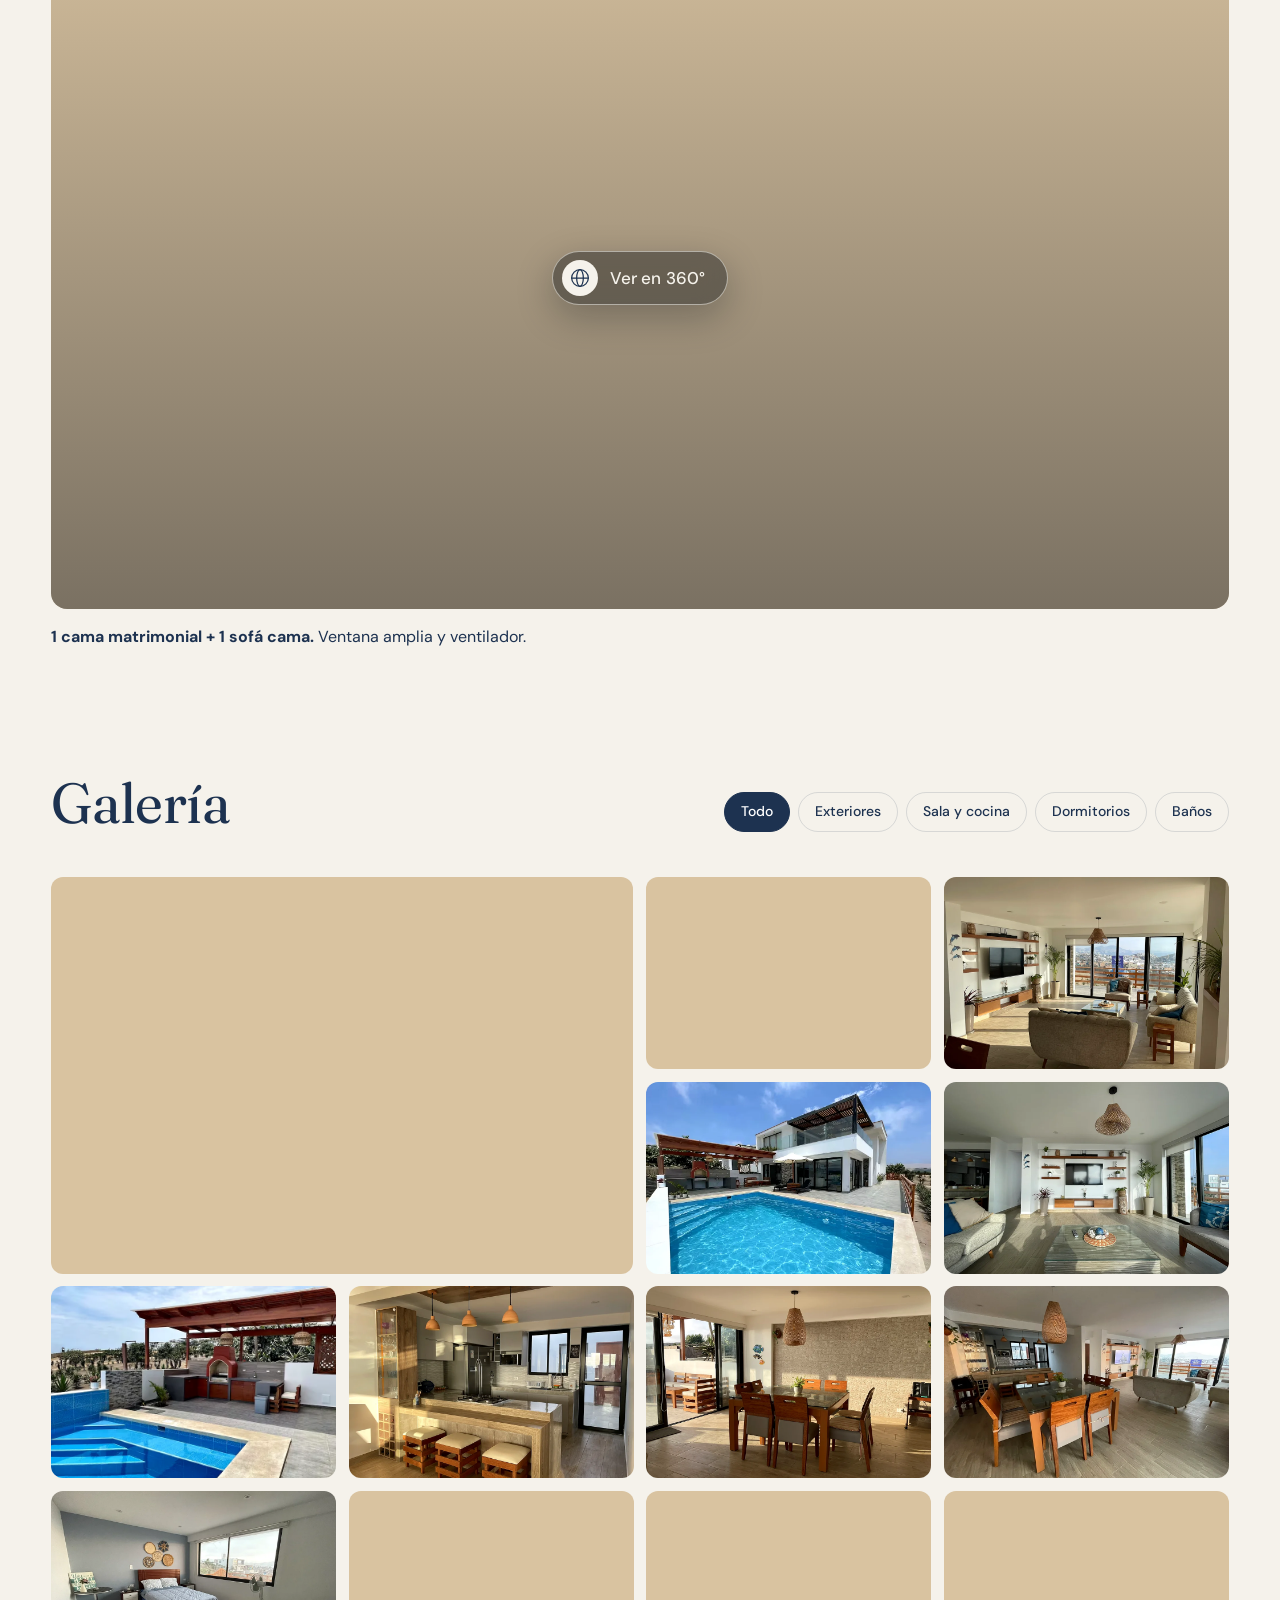
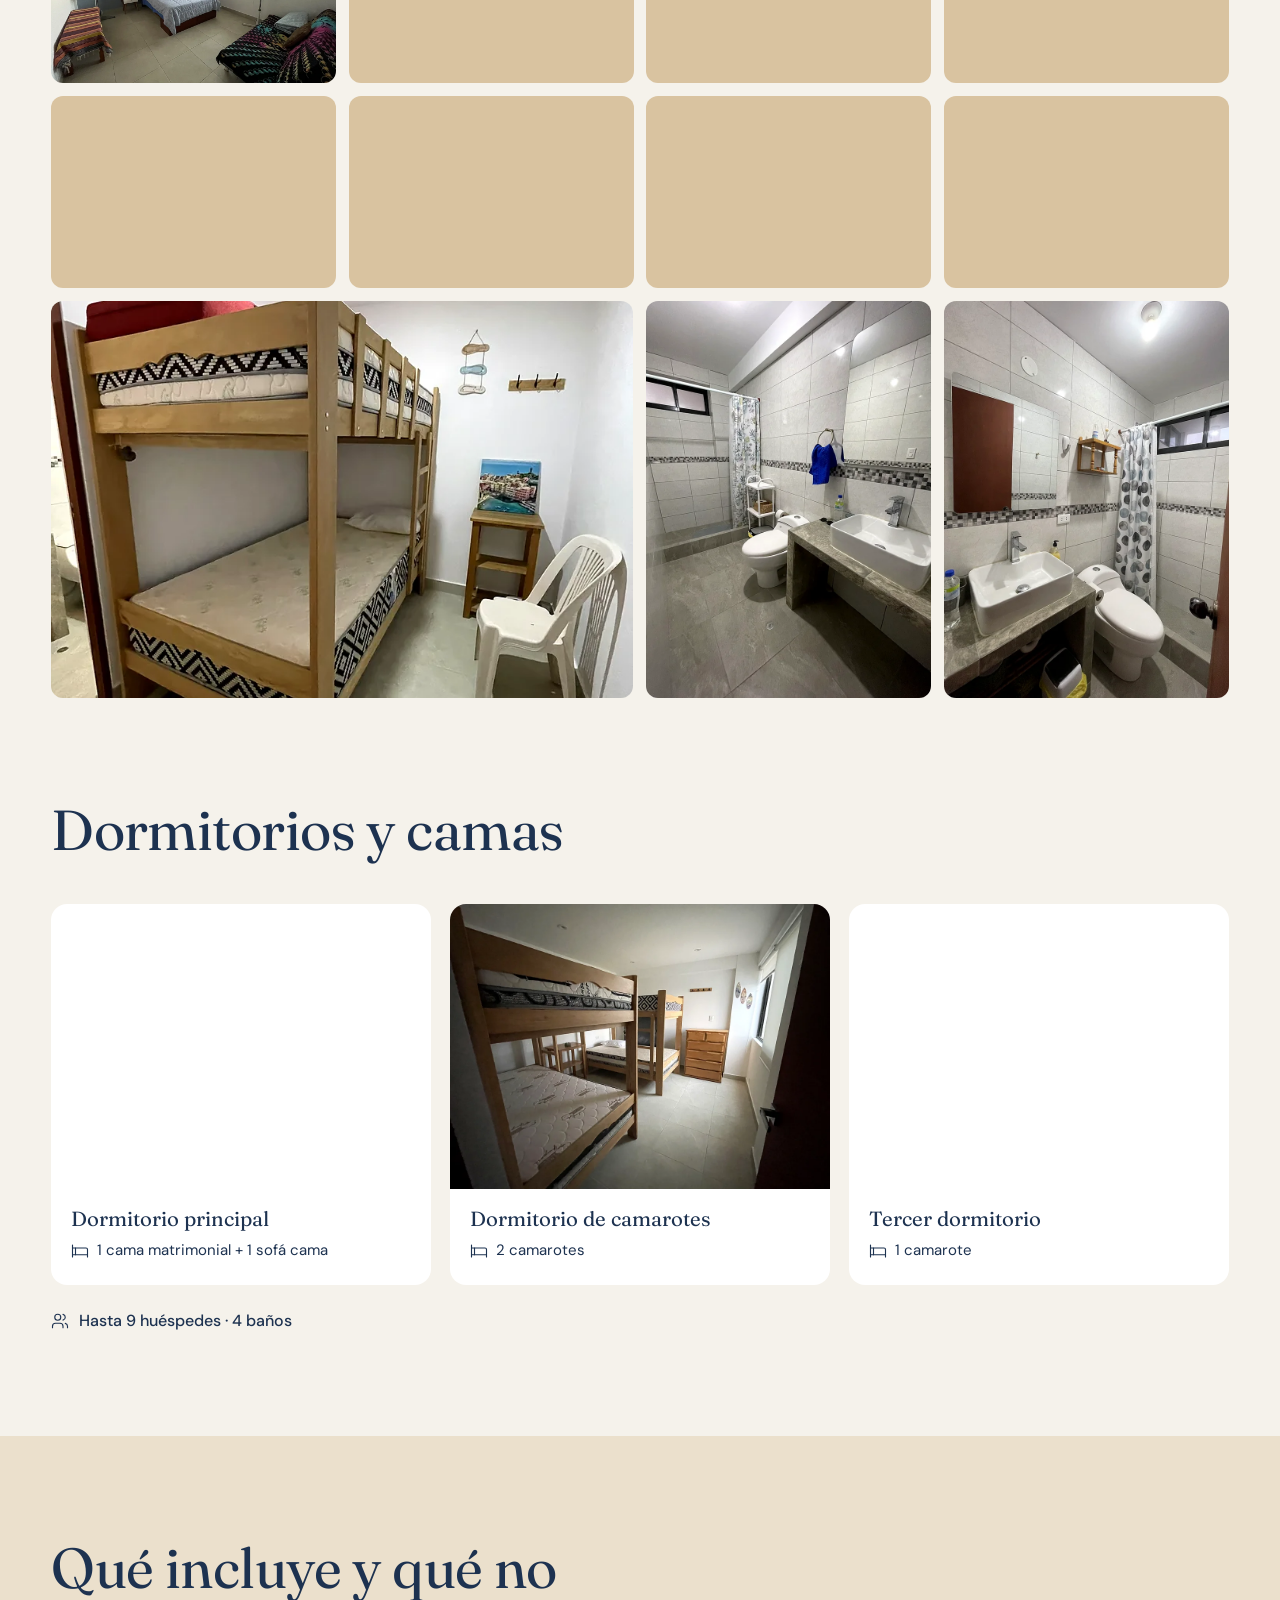
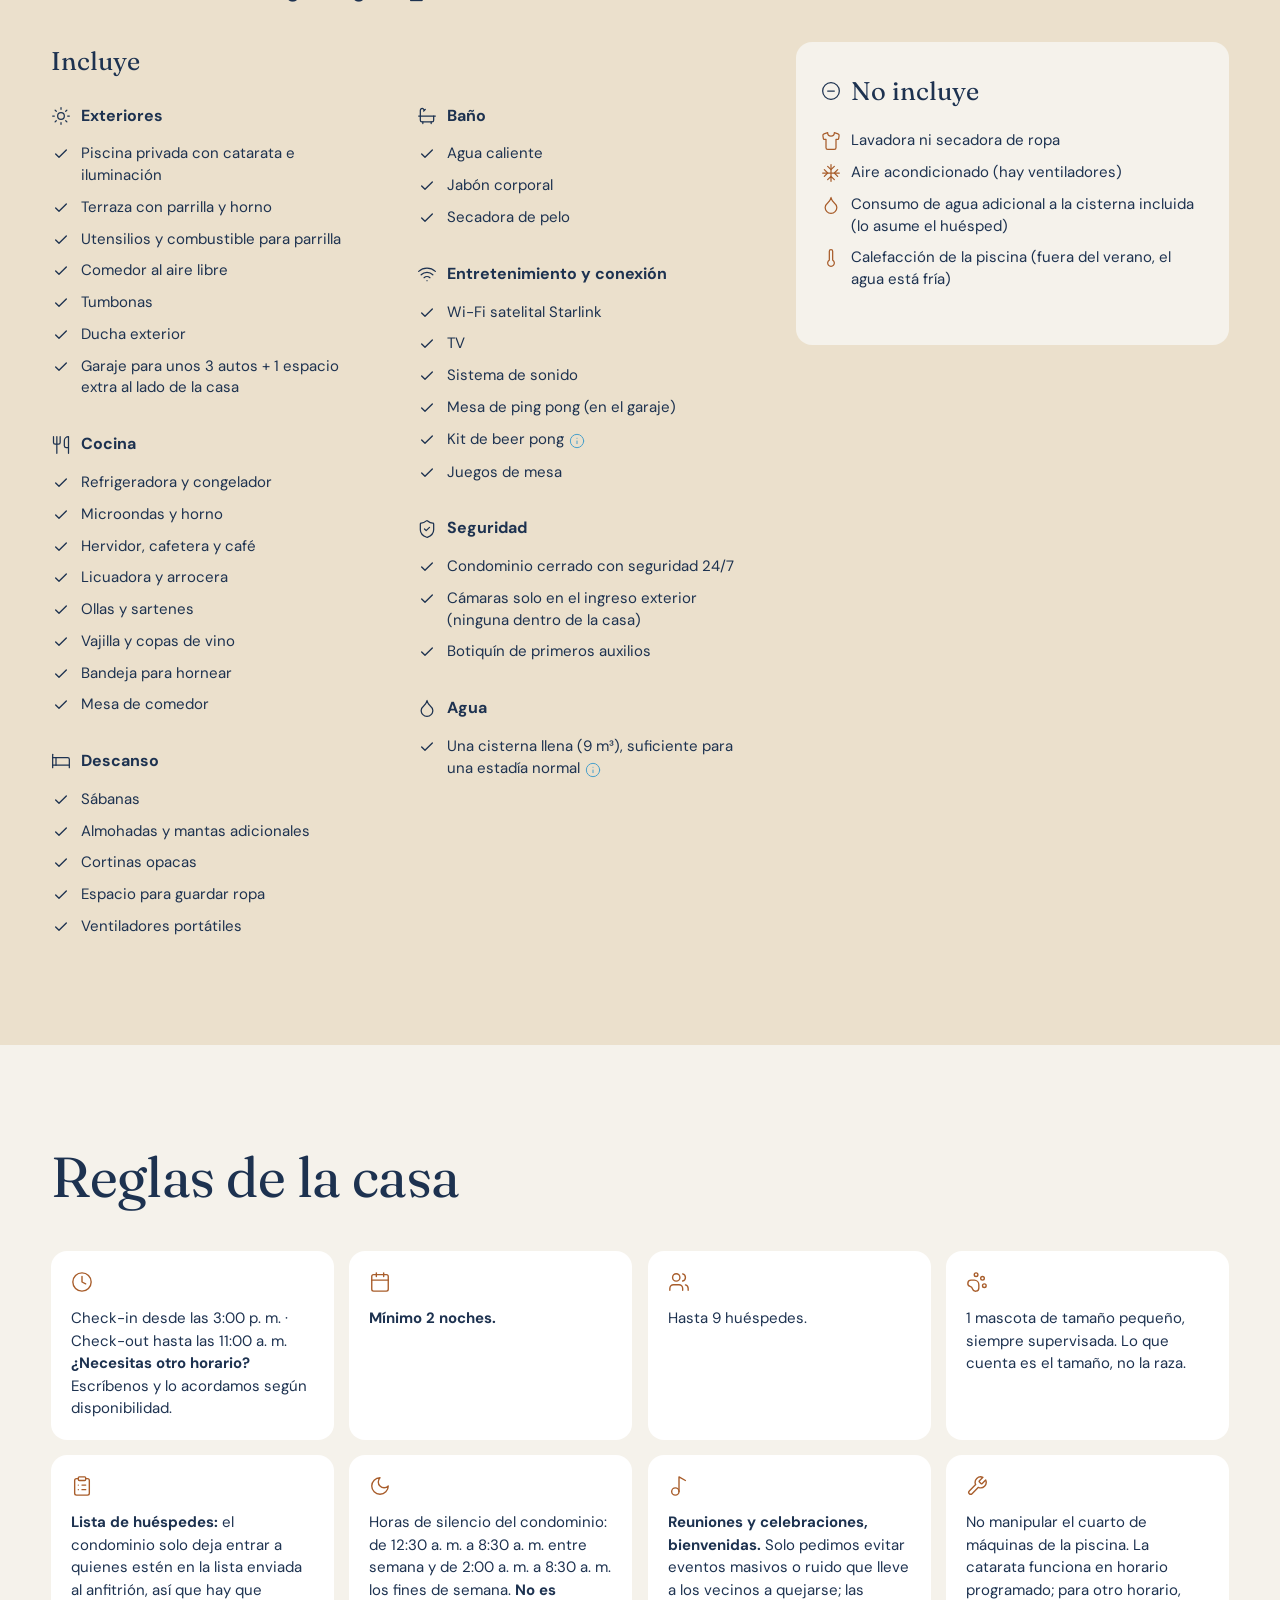
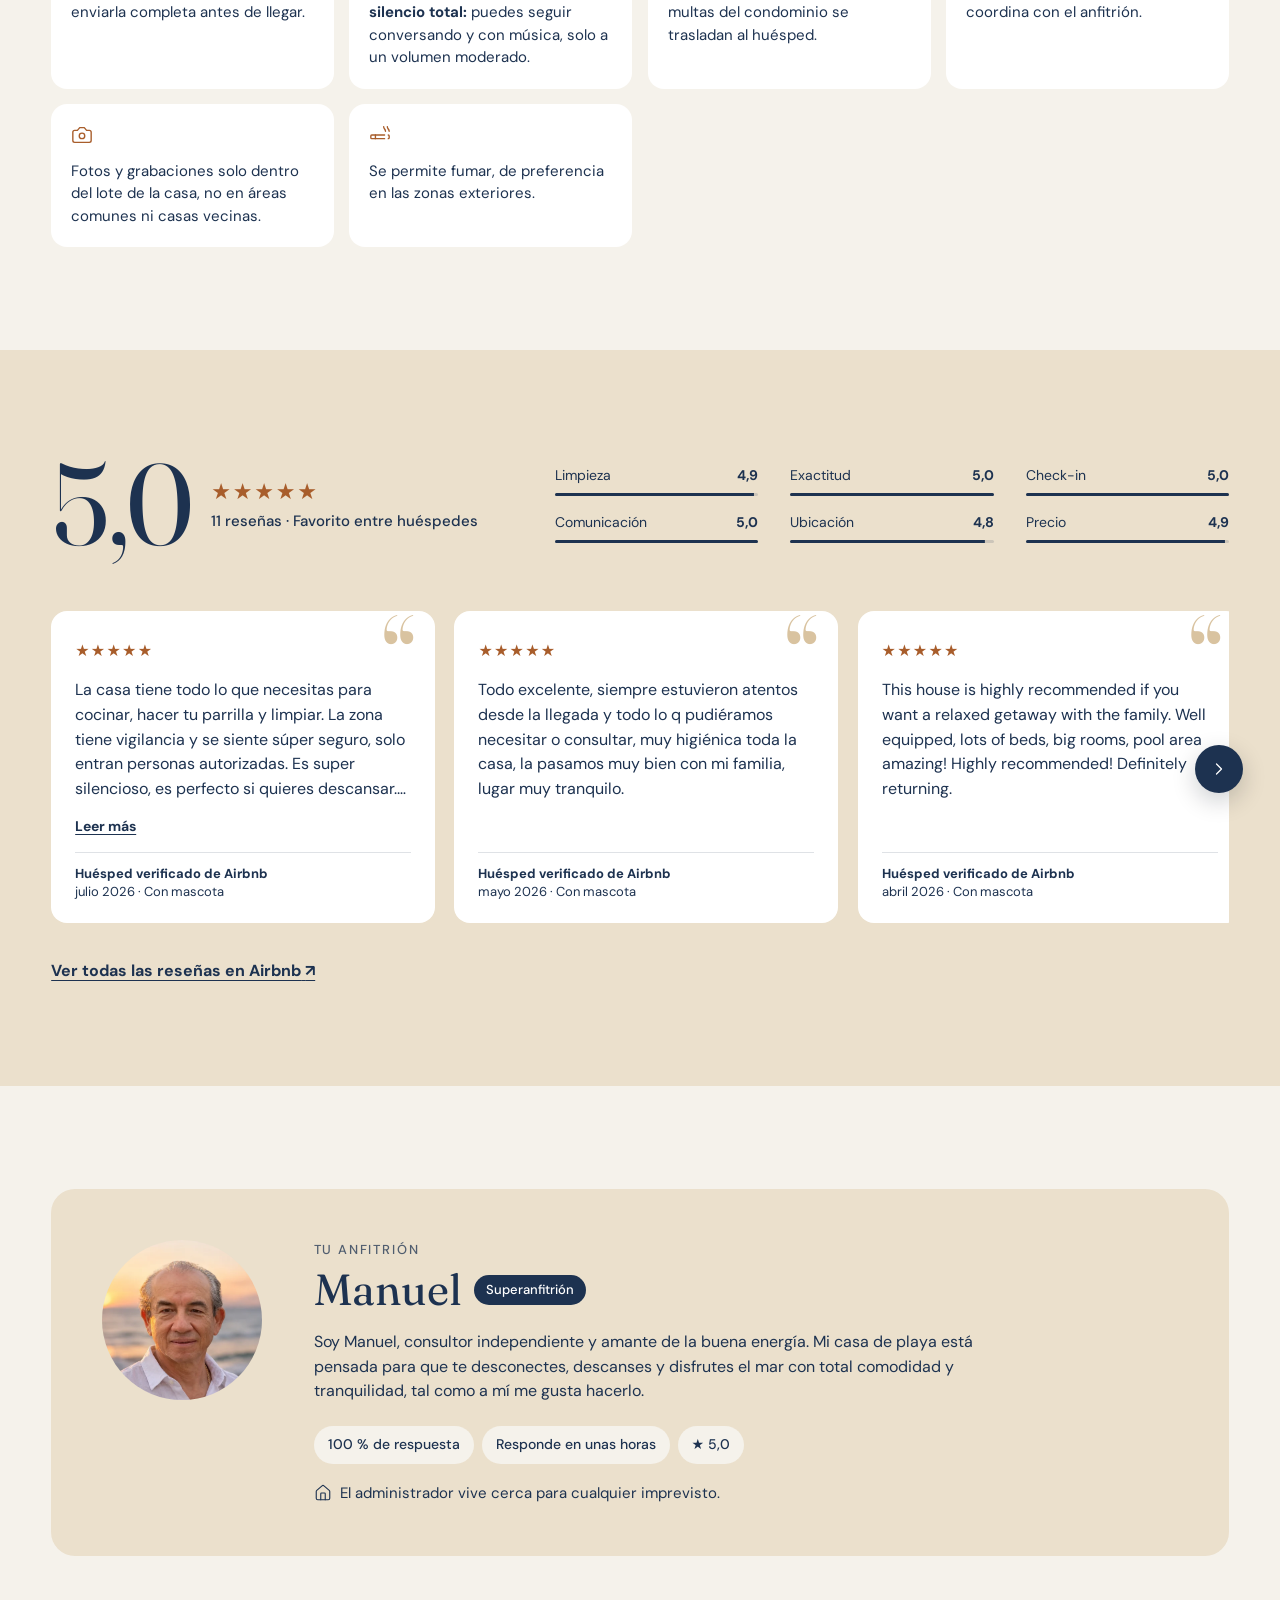
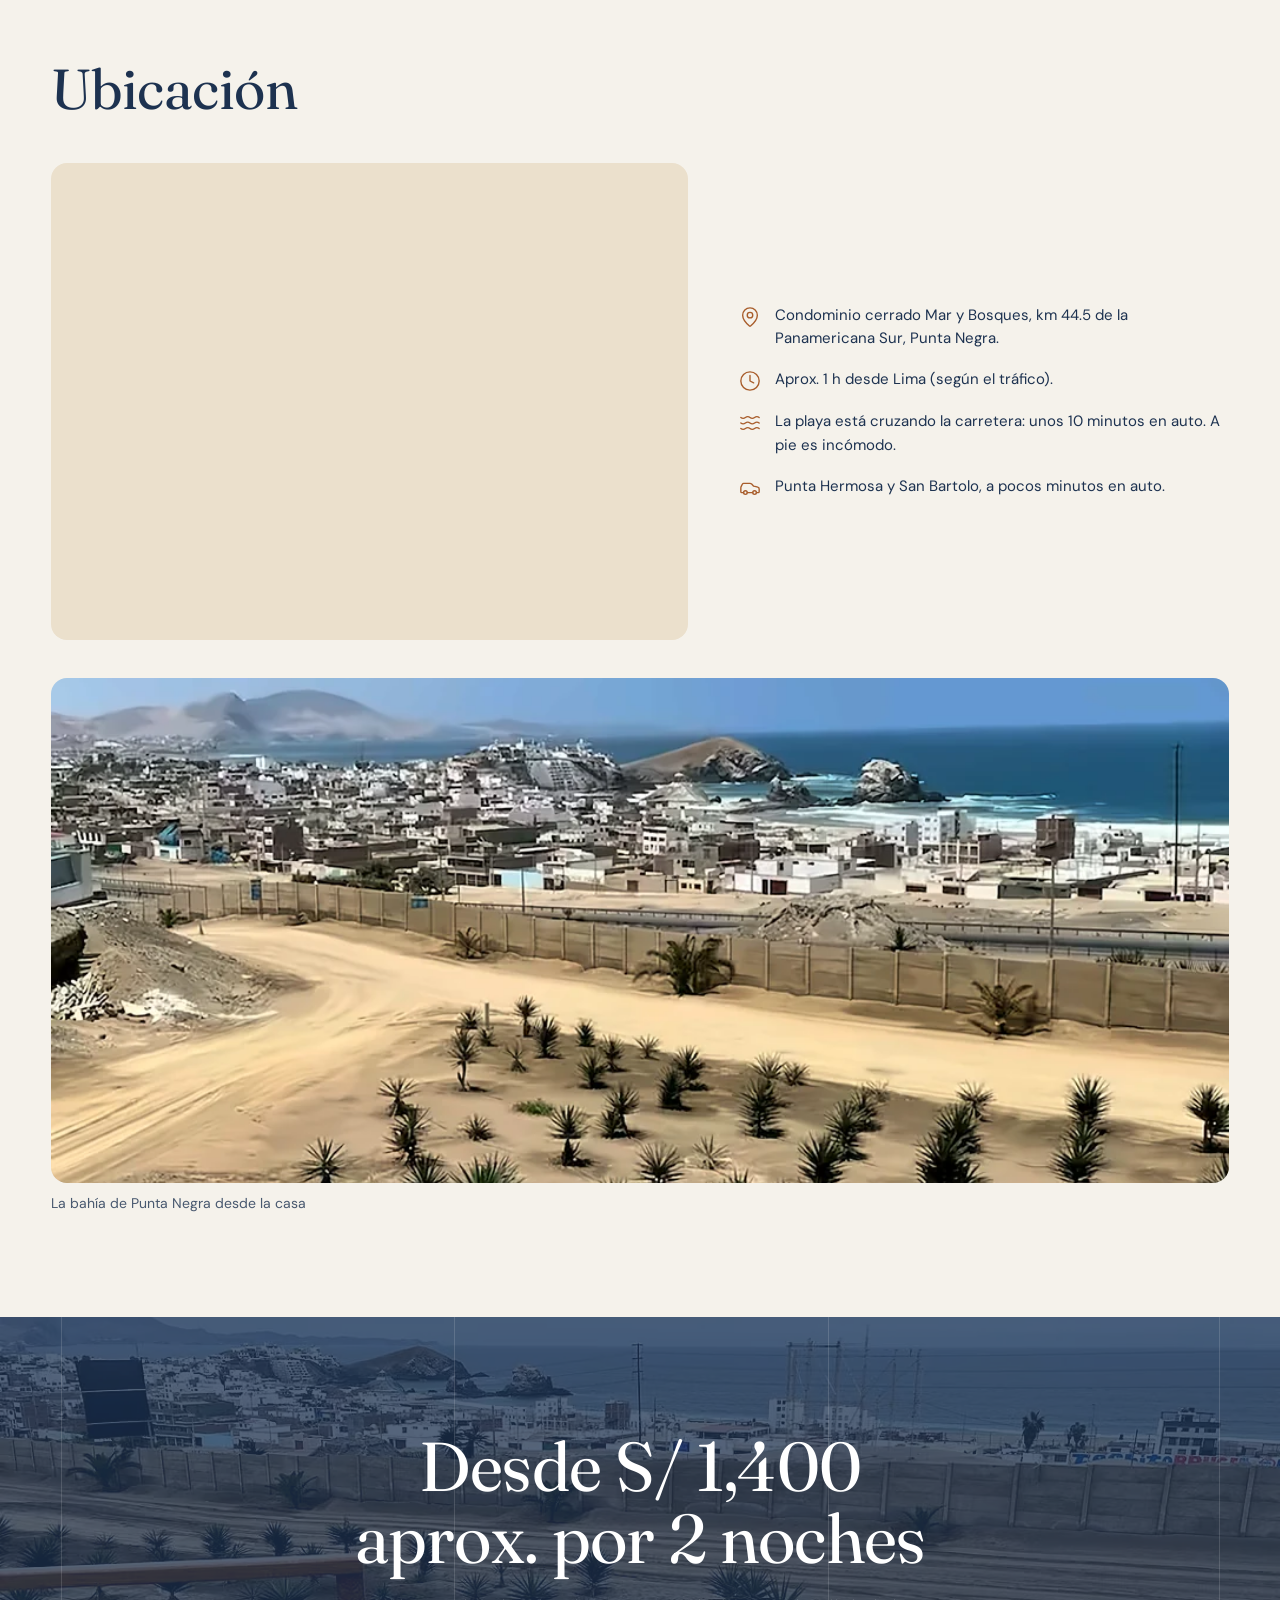
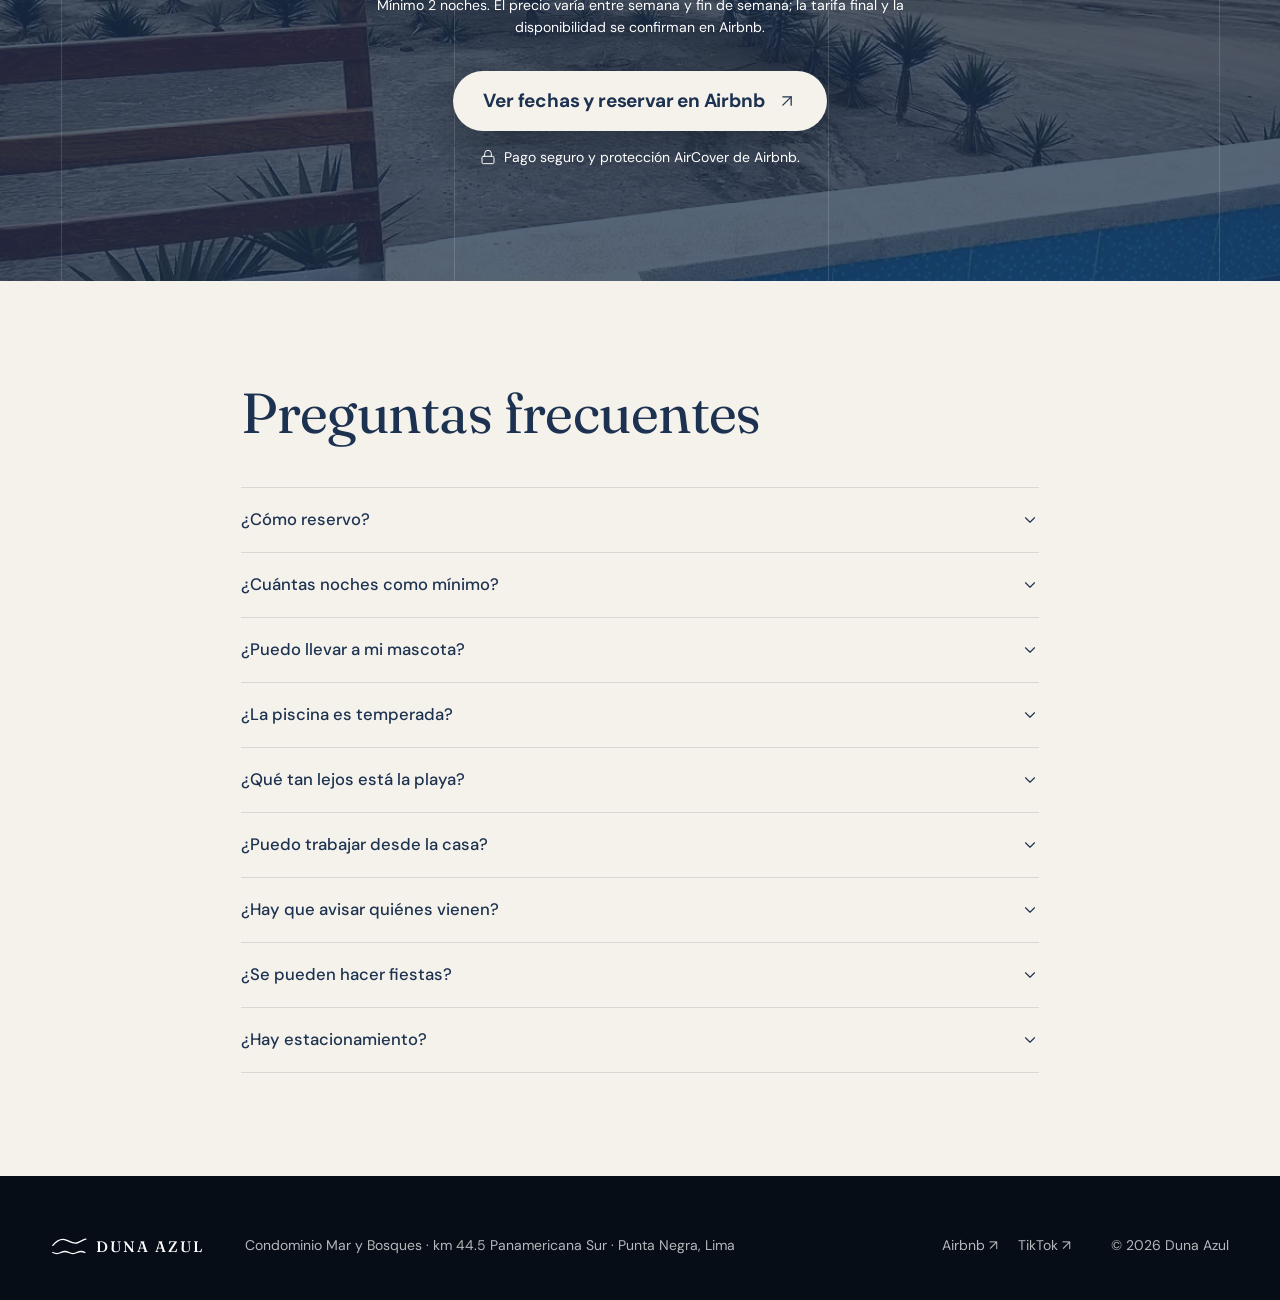
==== commit 2c1df560: "Tour 360: solo dormitorios ("Entra a cada dormitorio") Co-Authored-By: Claude Opus 5.5 <noreply@anth" ====
--- a/index.html
+++ b/index.html
@@ -232,10 +232,10 @@
 <section class="t360" id="tour-360" data-reveal aria-labelledby="t360Title">
   <div class="wrap">
     <header class="sec-head">
-      <h2 class="h2" id="t360Title" data-words data-step=".08" data-dur=".9" data-i18n="t360.title">Entra a cada espacio</h2>
+      <h2 class="h2" id="t360Title" data-words data-step=".08" data-dur=".9" data-i18n="t360.title">Entra a cada dormitorio</h2>
       <p class="sec-sub rv rv-up" style="--d:.3s" data-i18n="t360.sub">Muévete en 360° como si ya estuvieras ahí.</p>
     </header>
-    <div class="tabs rv rv-up" style="--d:.35s" role="tablist" aria-label="Espacios" data-i18n-aria="t360.tabs" id="t360Tabs"></div>
+    <div class="tabs rv rv-up" style="--d:.35s" role="tablist" aria-label="Dormitorios" data-i18n-aria="t360.tabs" id="t360Tabs"></div>
     <div class="viewer rv rv-up" style="--d:.45s" id="t360Viewer" role="tabpanel"></div>
     <p class="viewer-desc" id="t360Desc" aria-live="polite"></p>
   </div>
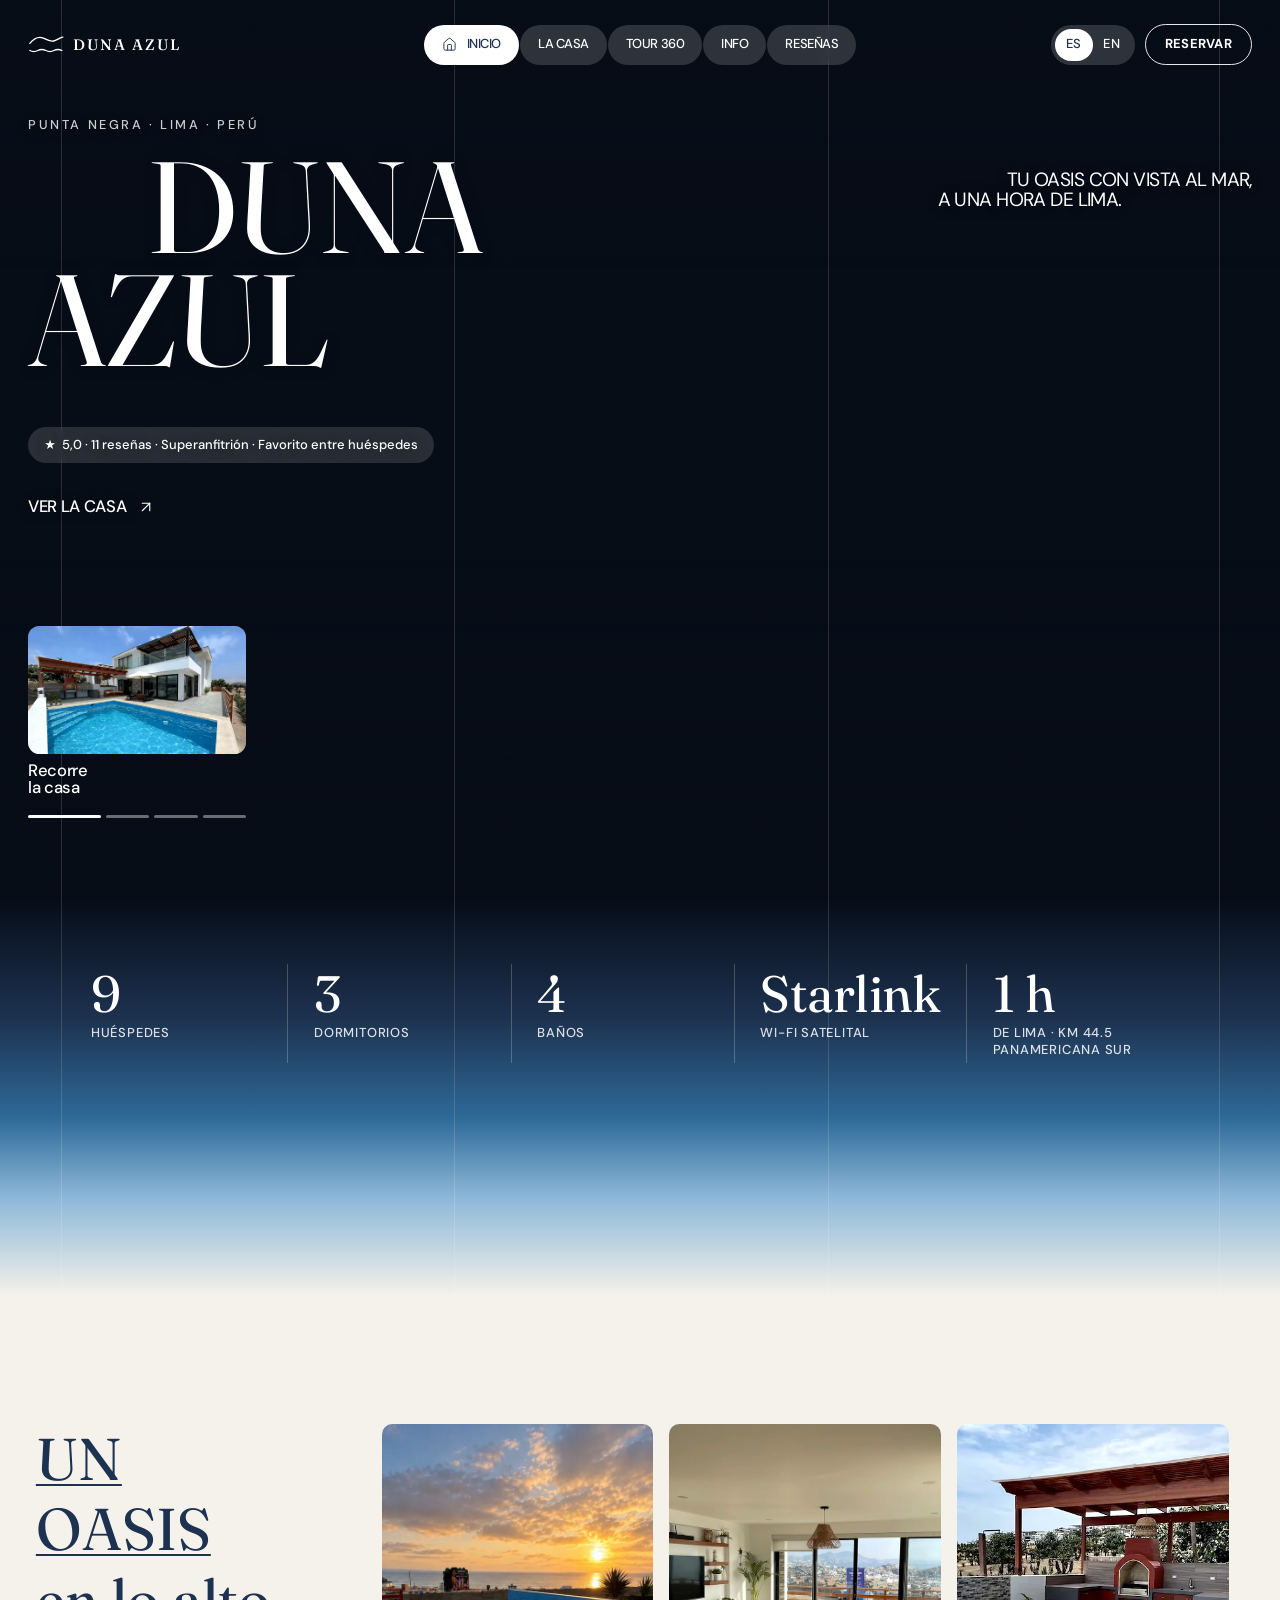
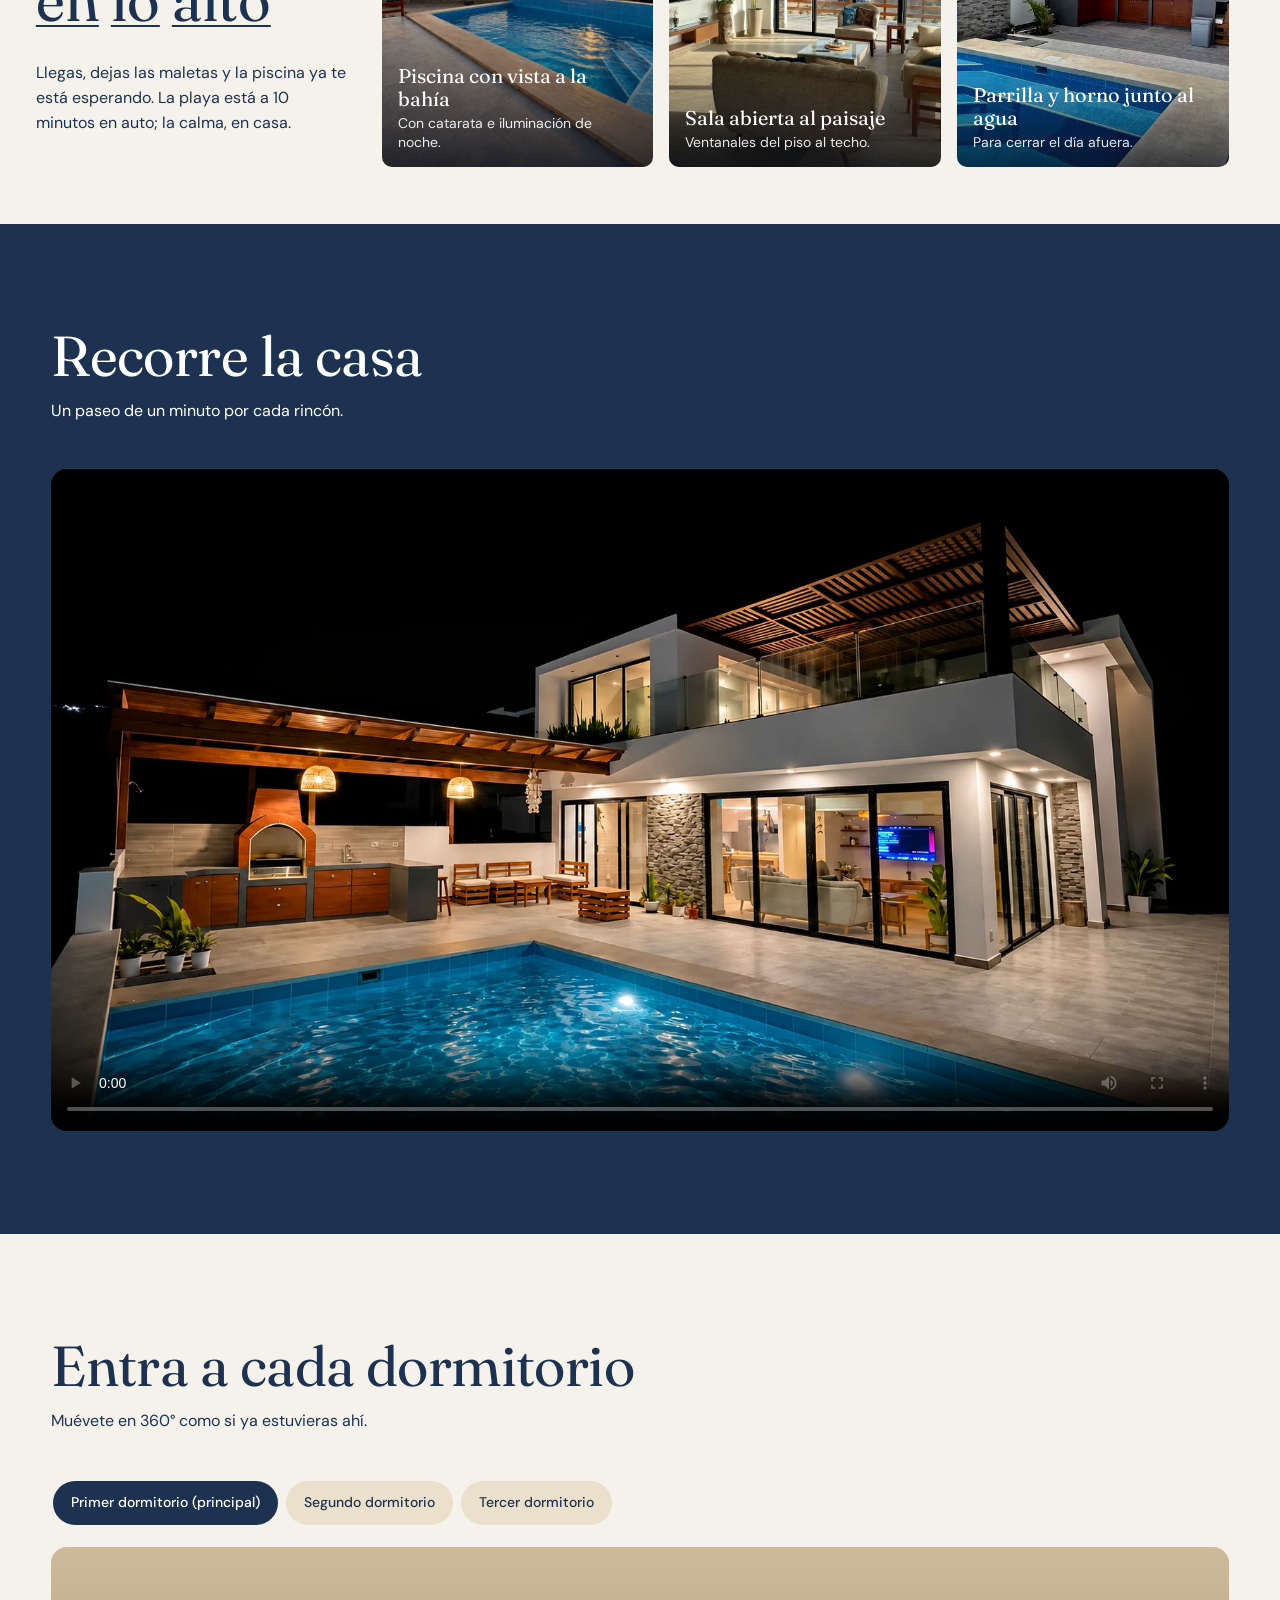
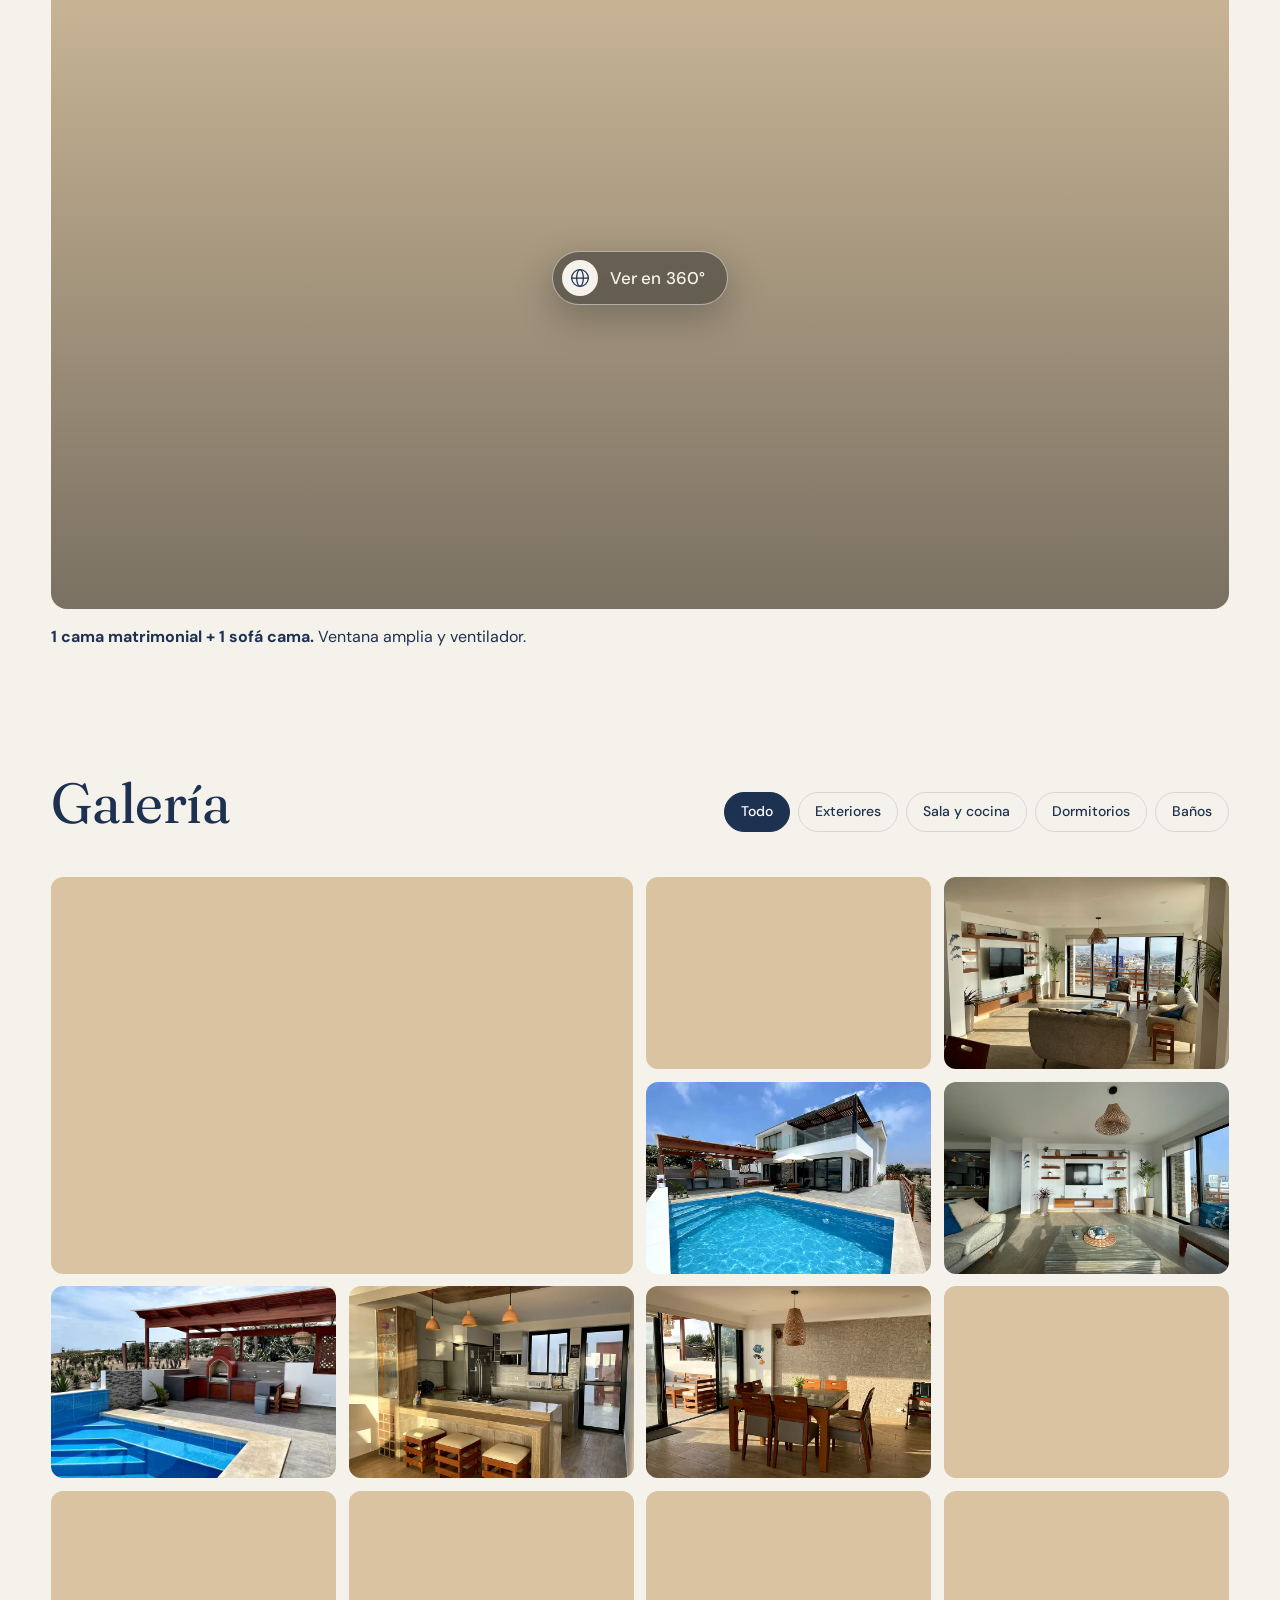
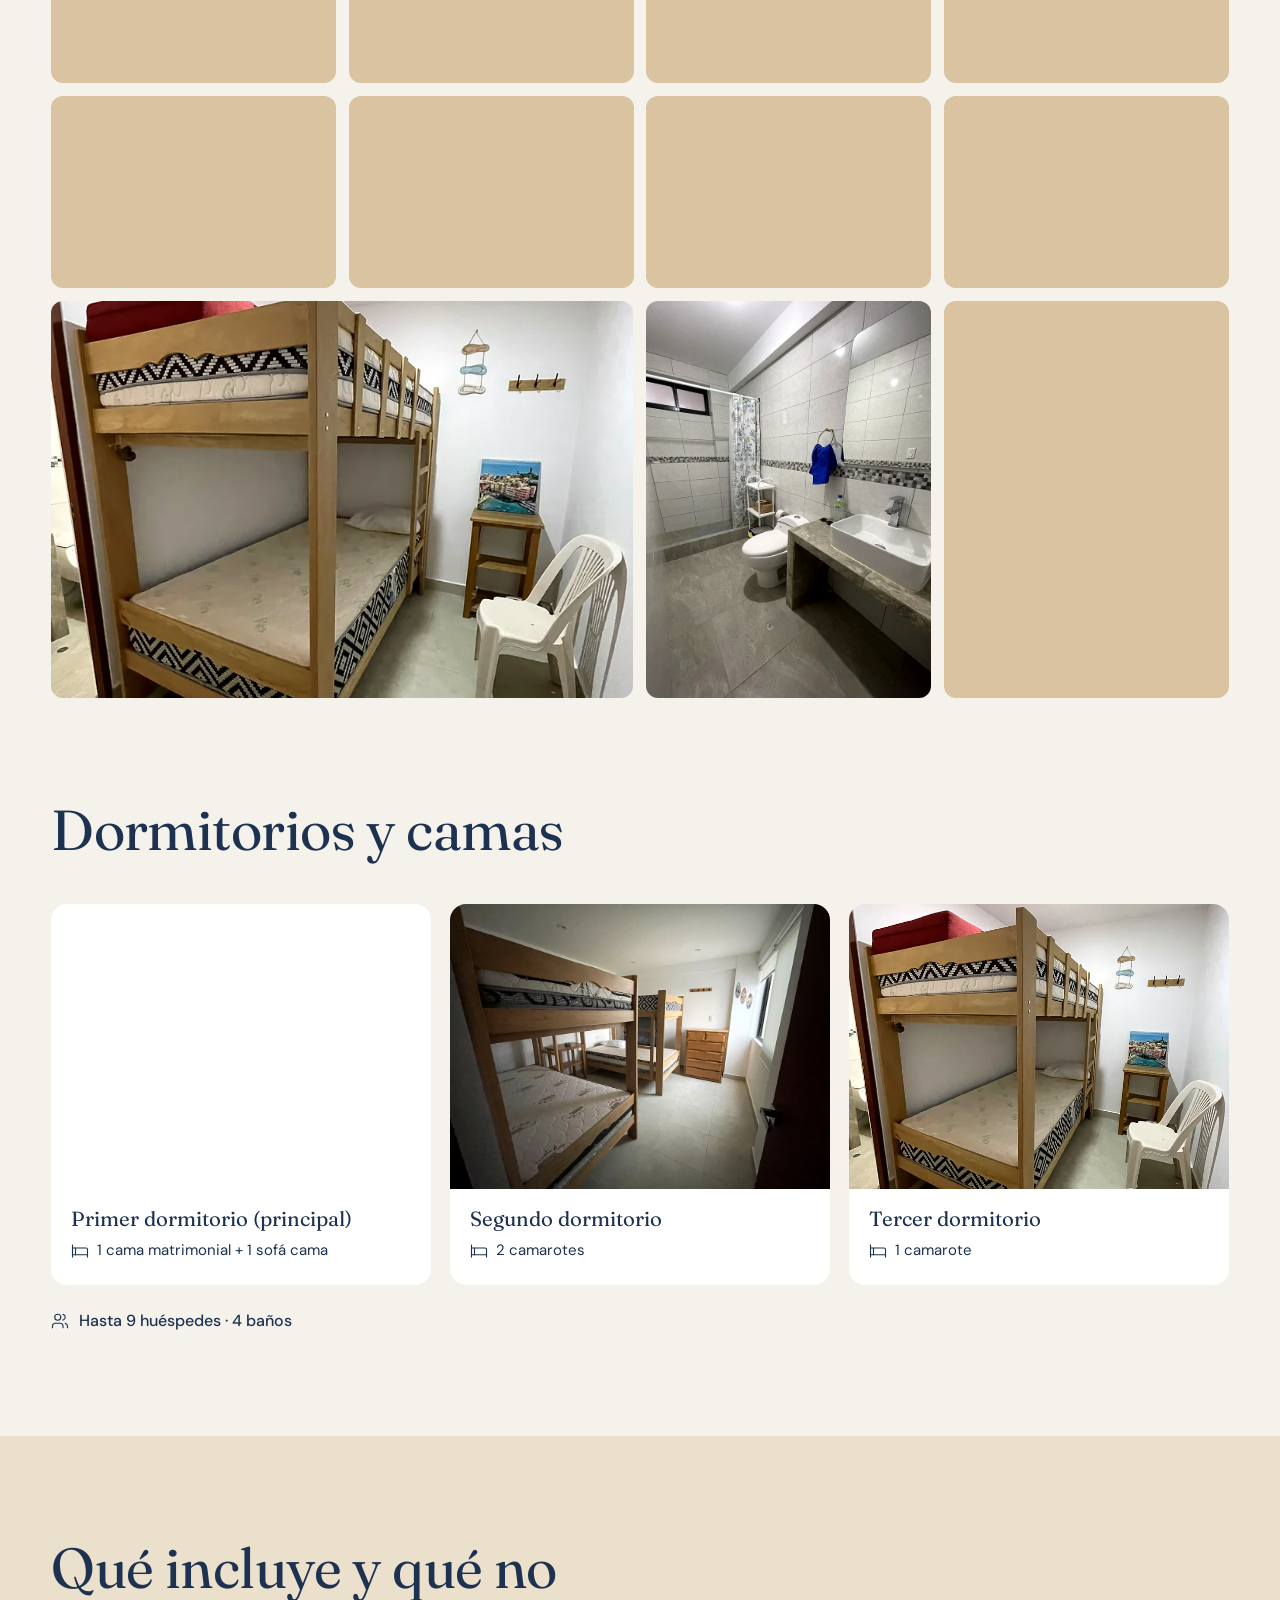
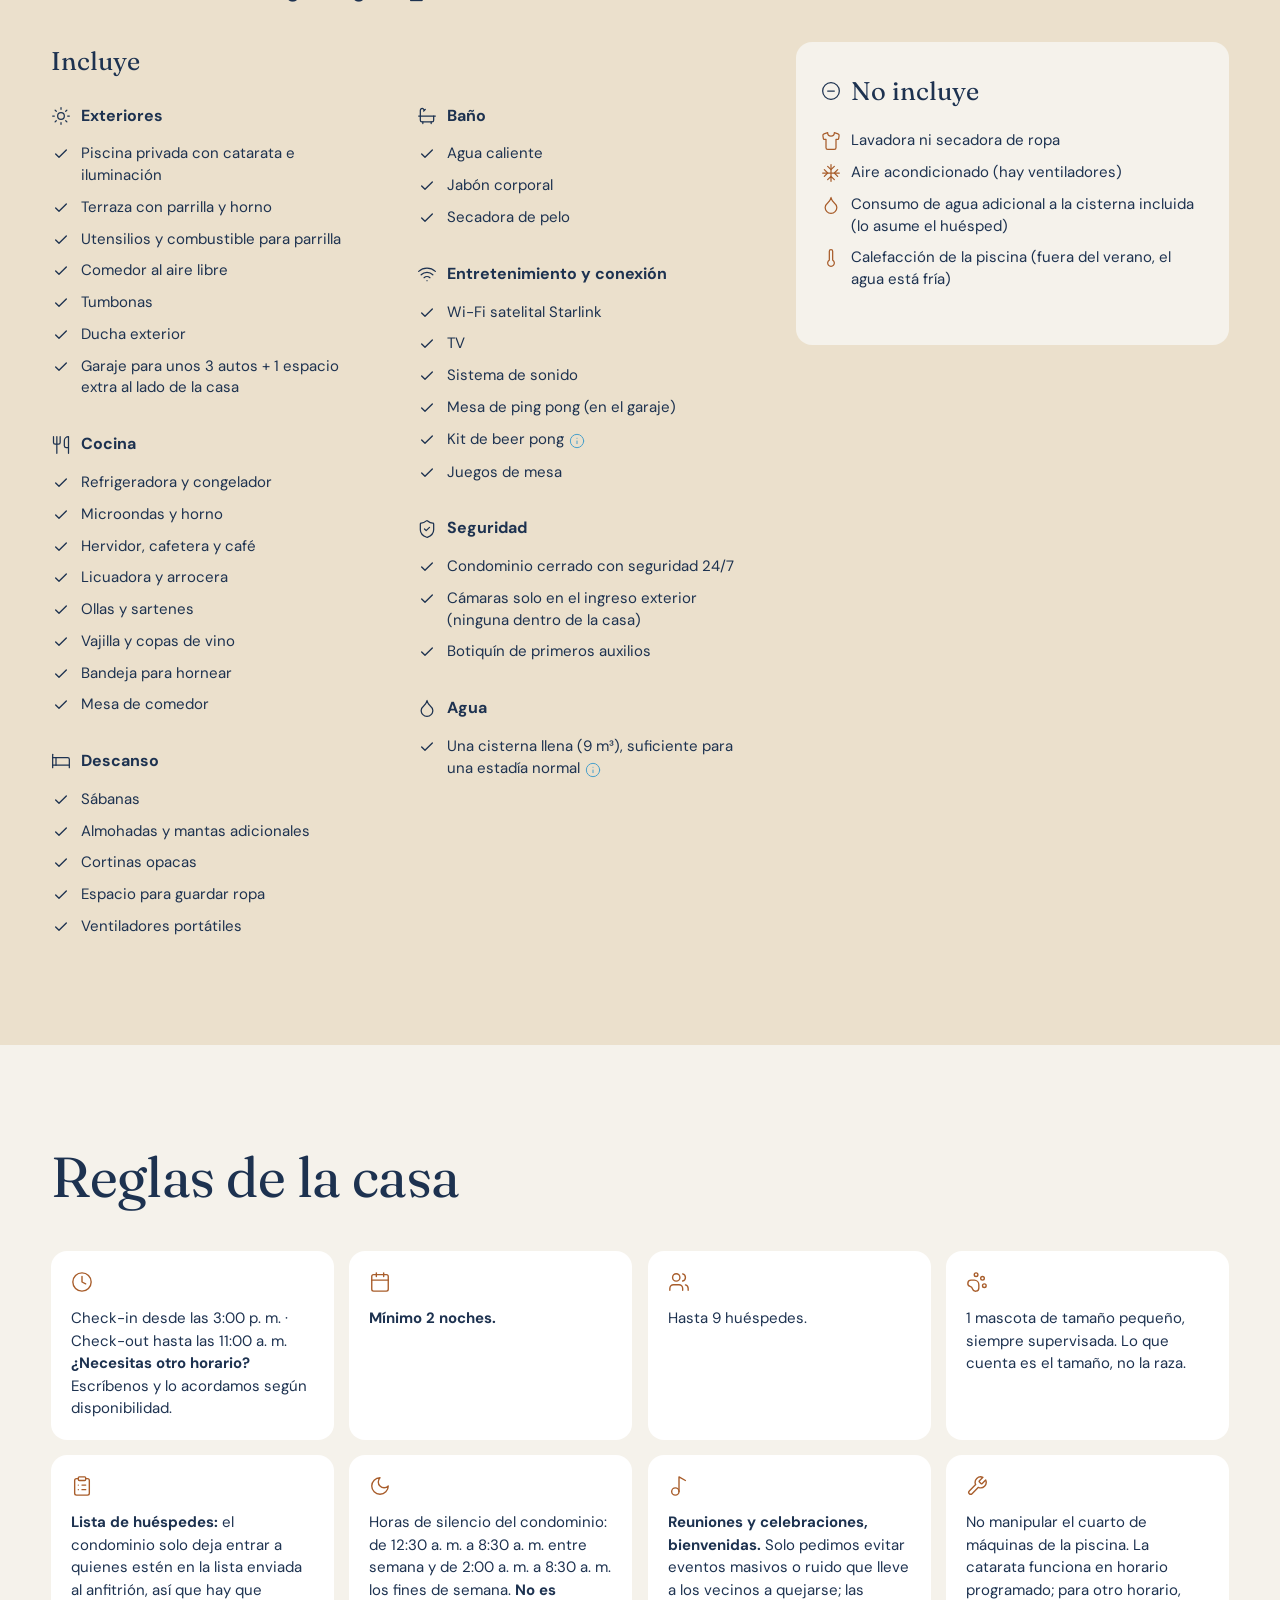
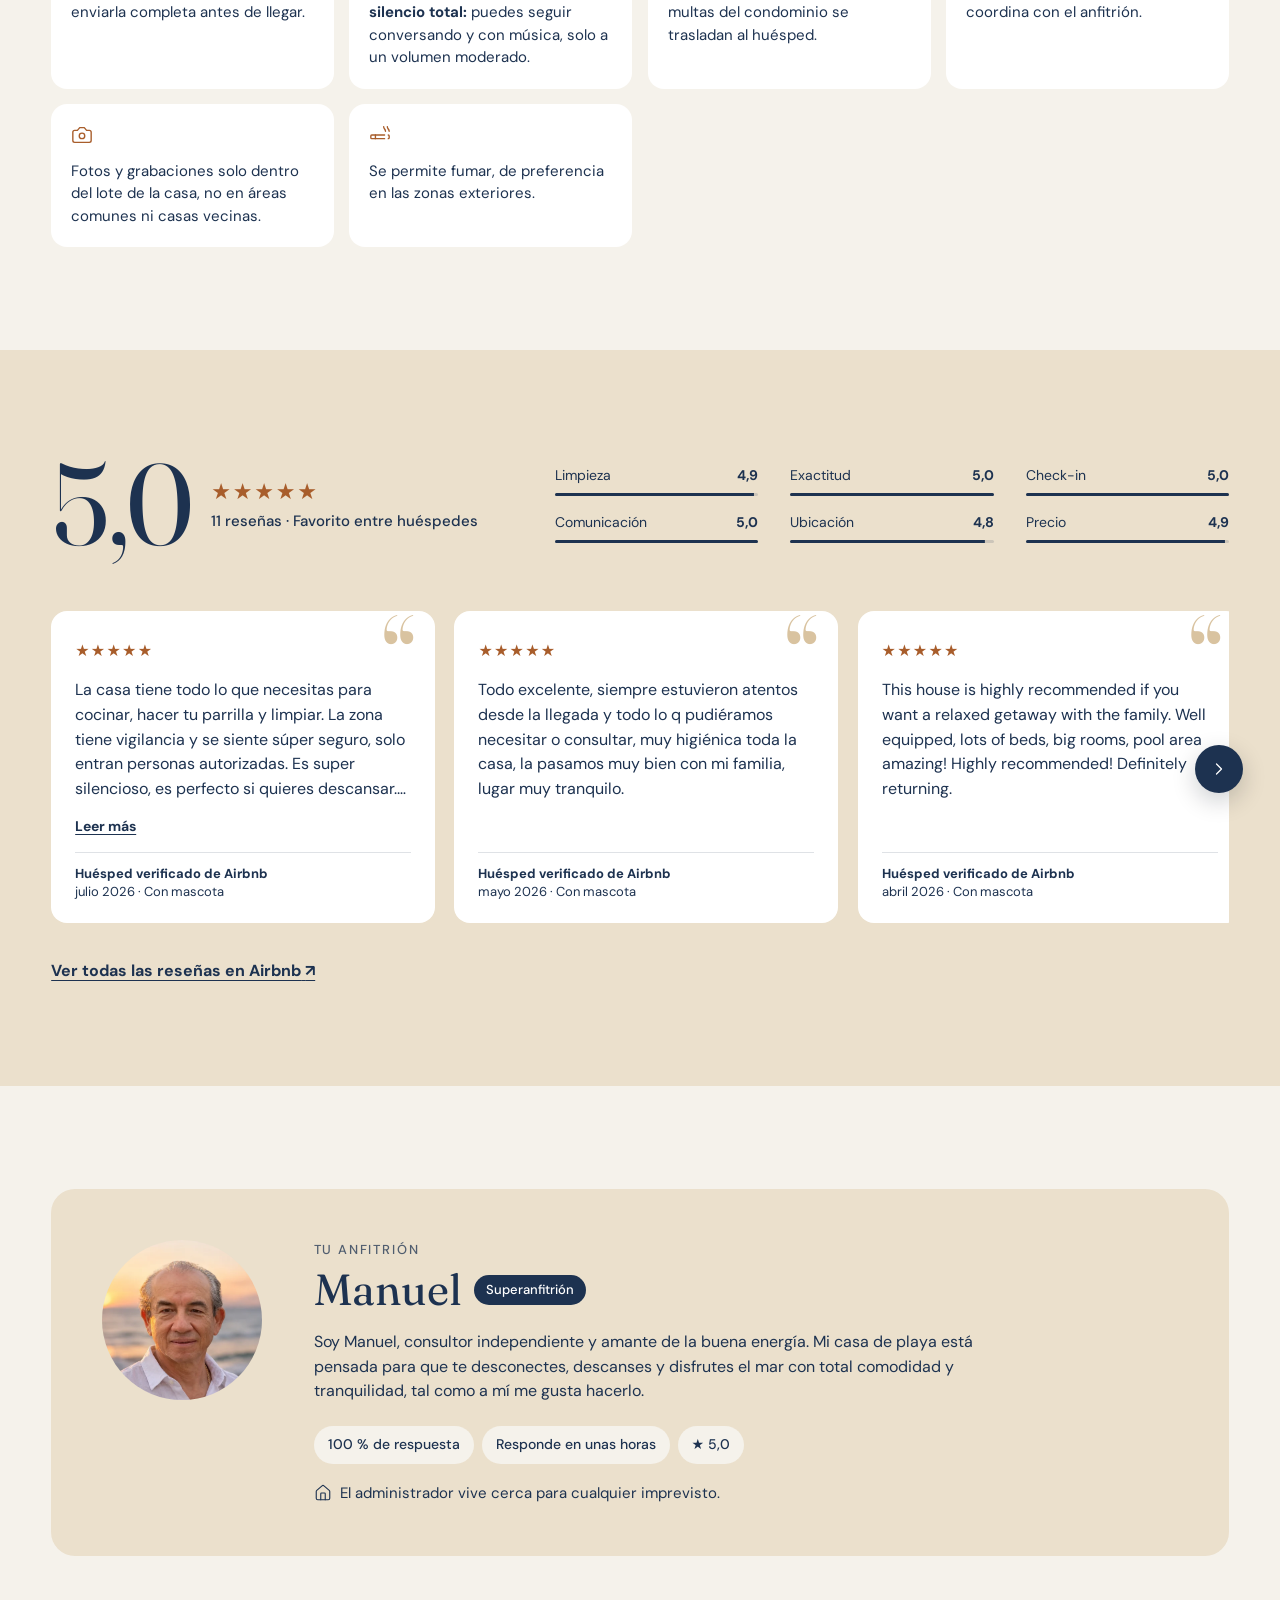
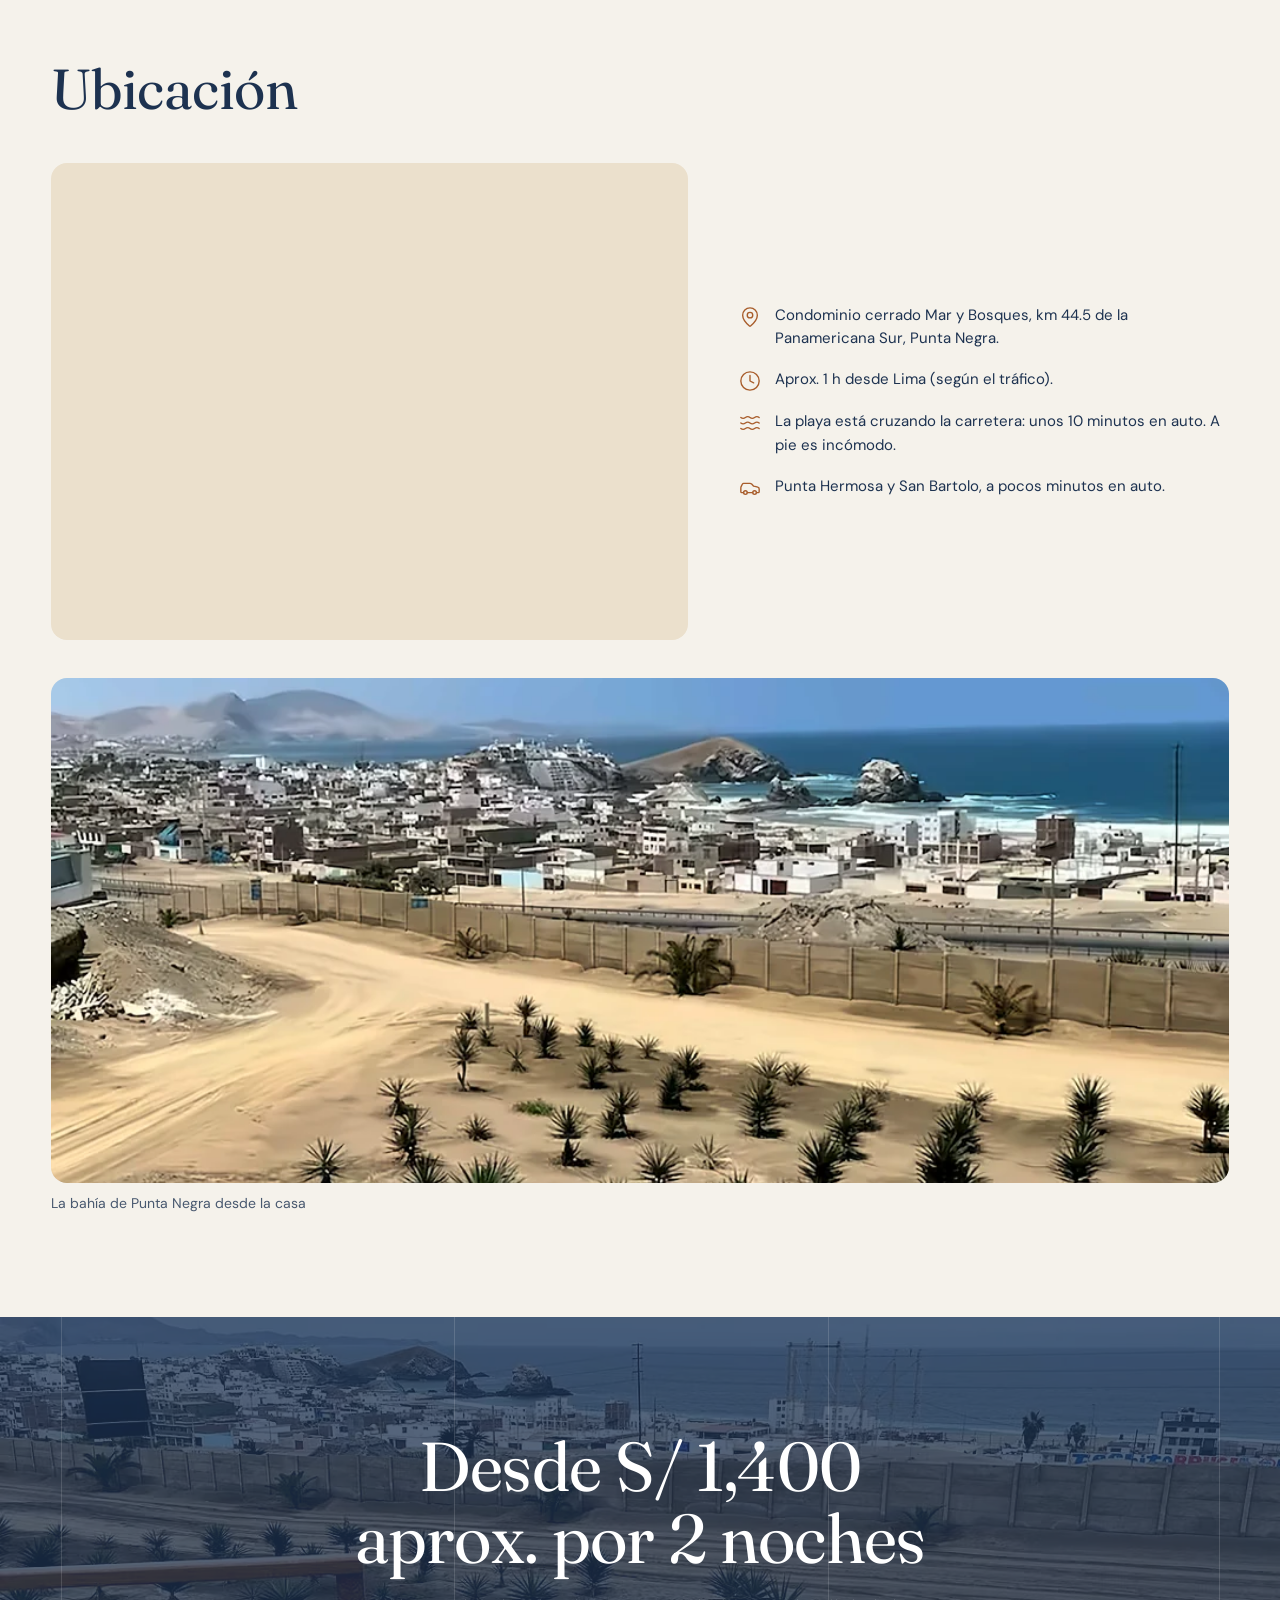
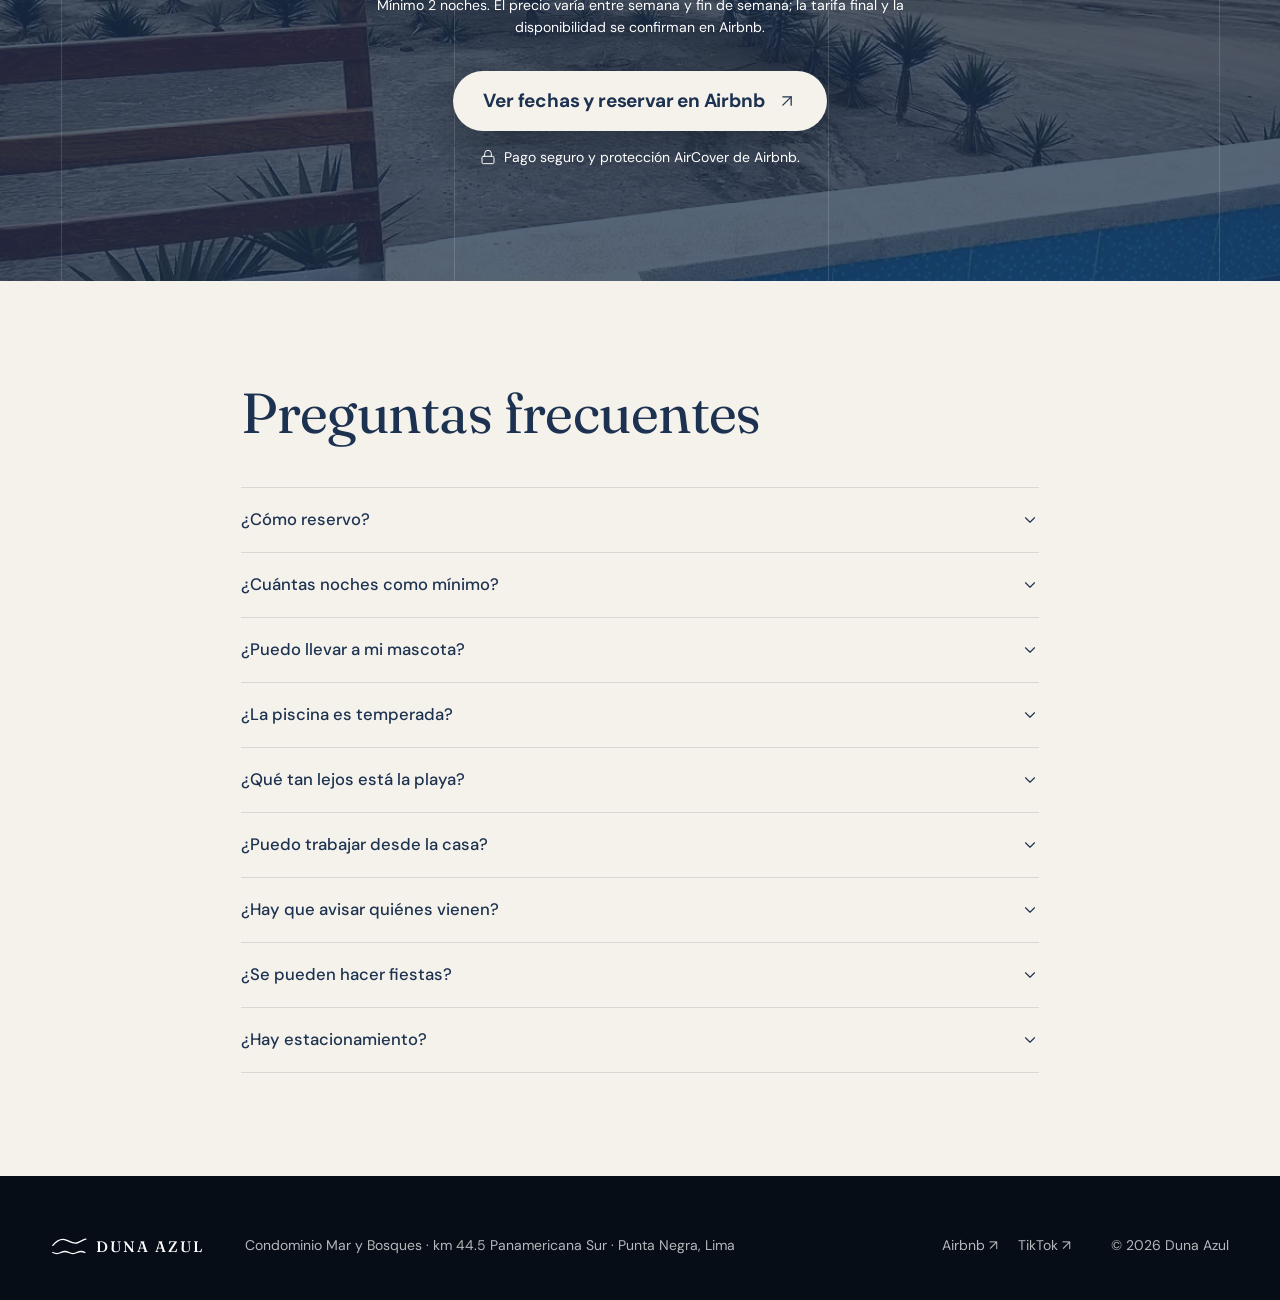
==== commit 2a85817e: "Nombres de dormitorios y capacidad del comedor "Dormitorio principal" -> "Primer dormitorio (princip" ====
--- a/index.html
+++ b/index.html
@@ -268,14 +268,14 @@
       <article class="dorm rv rv-card" style="--d:.1s">
         <img src="assets/img/dormitorio-principal-sm.webp" srcset="assets/img/dormitorio-principal-sm.webp 1000w, assets/img/dormitorio-principal.webp 2048w" sizes="(max-width: 860px) 92vw, 30vw" width="800" height="600" loading="lazy" decoding="async" alt="Dormitorio principal con cama matrimonial, sofá cama y ventana amplia" data-i18n-alt="alt.g10">
         <div class="dorm-body">
-          <h3 data-i18n="dorm.d1">Dormitorio principal</h3>
+          <h3 data-i18n="dorm.d1">Primer dormitorio (principal)</h3>
           <p><svg class="ic" width="18" height="18" aria-hidden="true"><use href="#i-bed"/></svg><span data-i18n="dorm.d1b">1 cama matrimonial + 1 sofá cama</span></p>
         </div>
       </article>
       <article class="dorm rv rv-card" style="--d:.2s">
         <img src="assets/img/dormitorio-camarotes-02-sm.webp" srcset="assets/img/dormitorio-camarotes-02-sm.webp 1000w, assets/img/dormitorio-camarotes-02.webp 2048w" sizes="(max-width: 860px) 92vw, 30vw" width="800" height="600" loading="lazy" decoding="async" alt="Dormitorio con dos camarotes de madera" data-i18n-alt="alt.g15">
         <div class="dorm-body">
-          <h3 data-i18n="dorm.d2">Dormitorio de camarotes</h3>
+          <h3 data-i18n="dorm.d2">Segundo dormitorio</h3>
           <p><svg class="ic" width="18" height="18" aria-hidden="true"><use href="#i-bed"/></svg><span data-i18n="dorm.d2b">2 camarotes</span></p>
         </div>
       </article>
